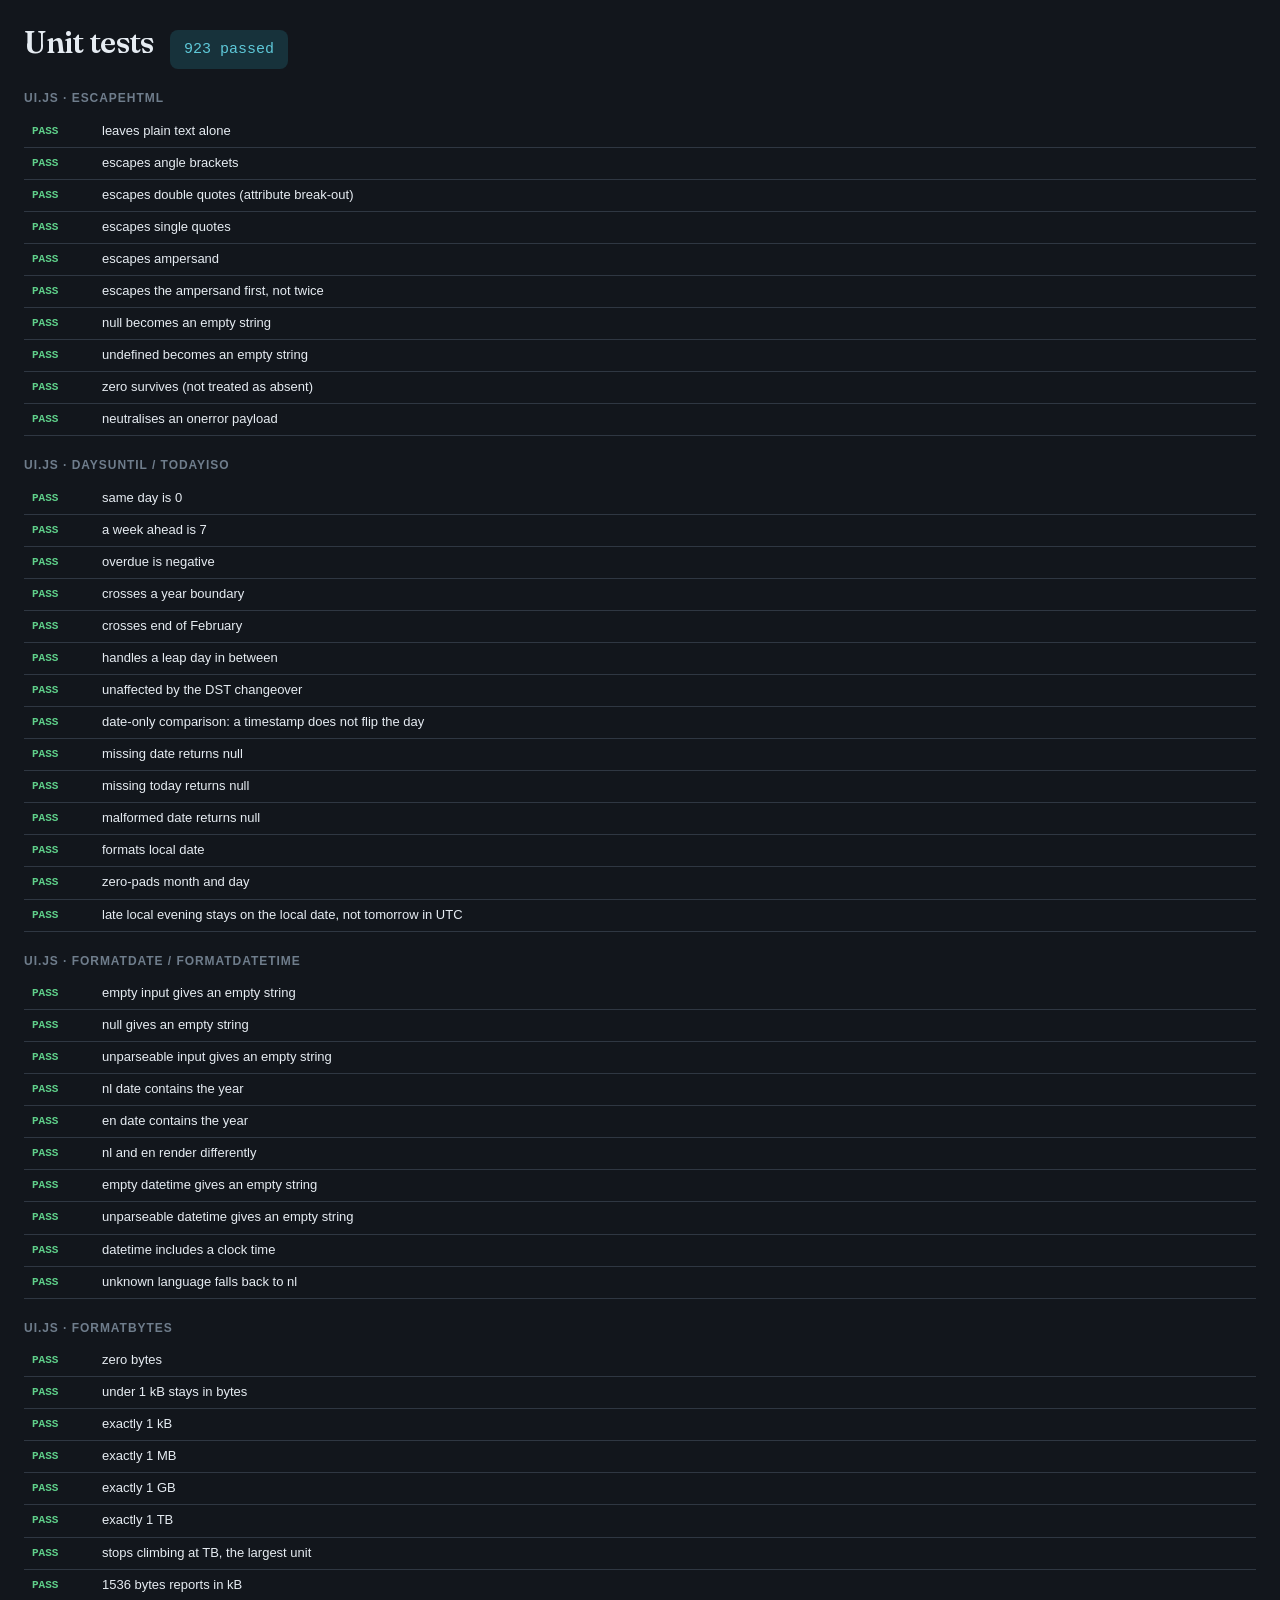
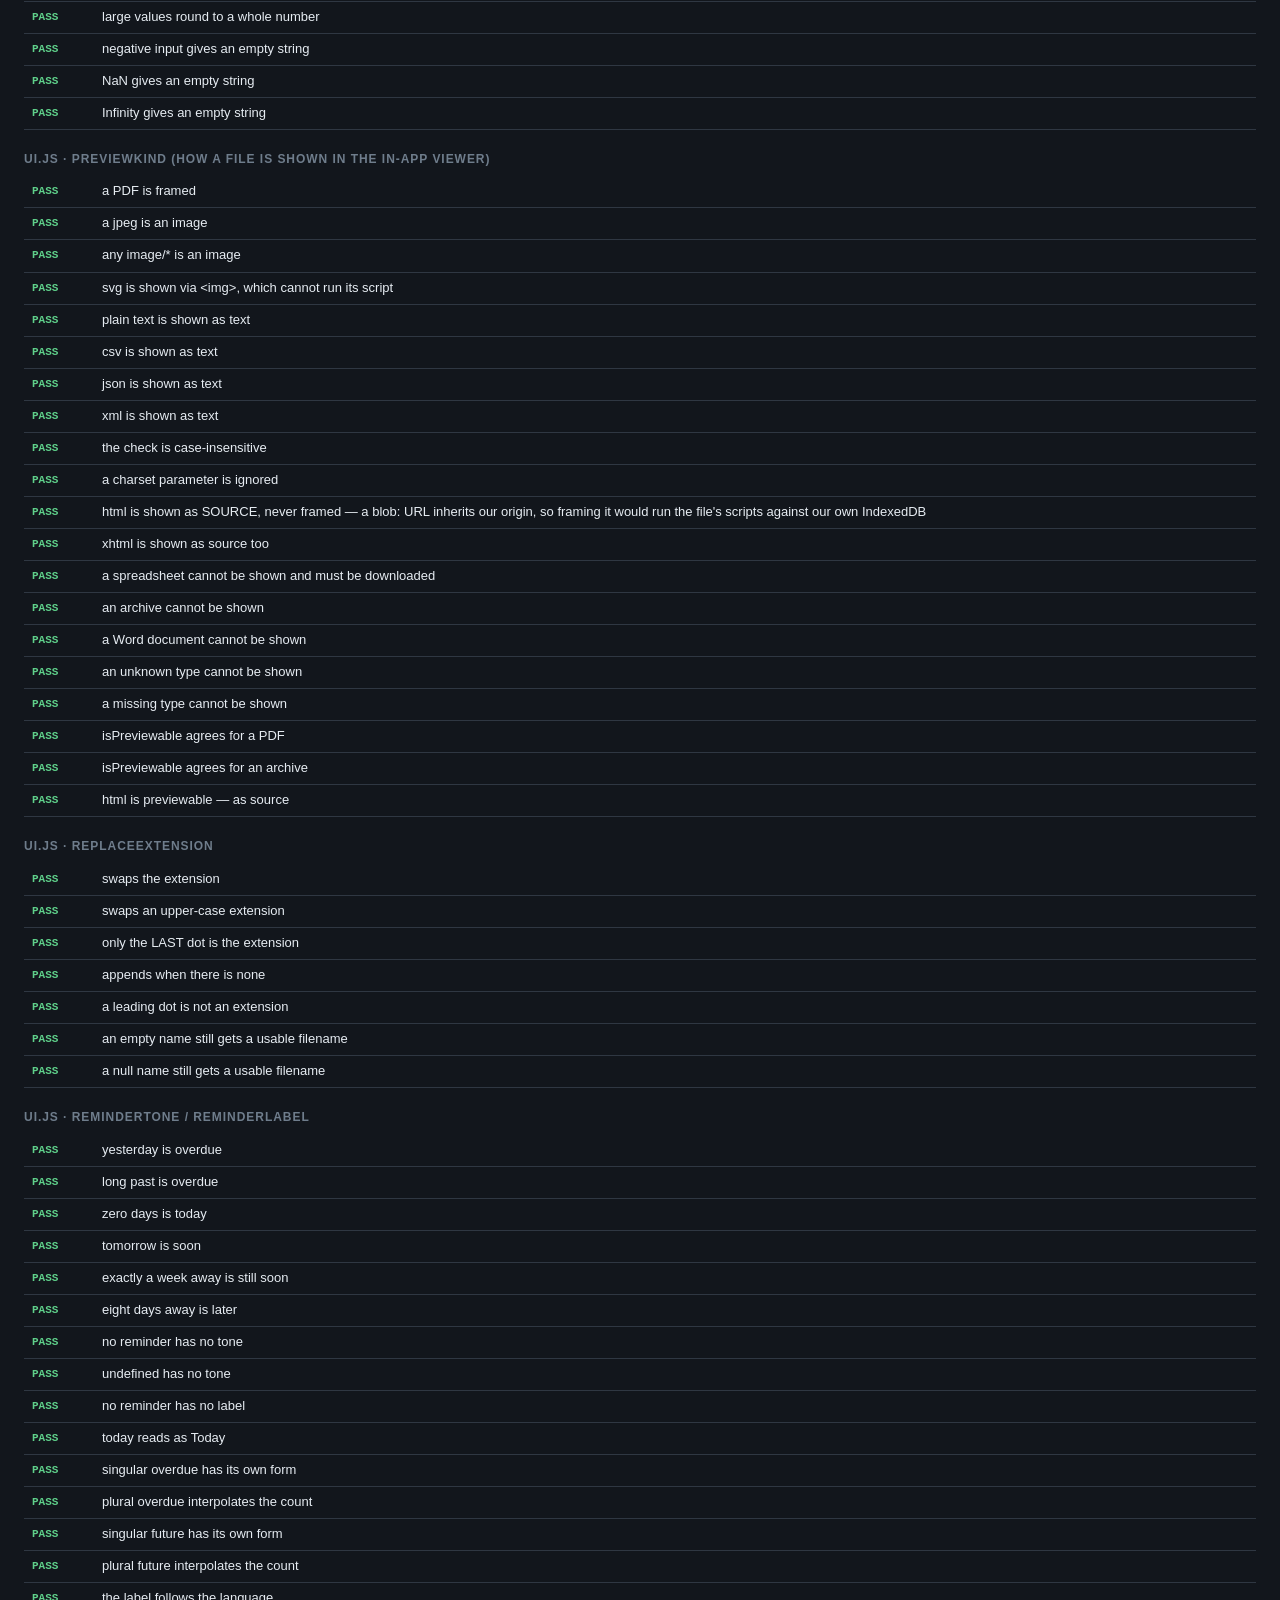
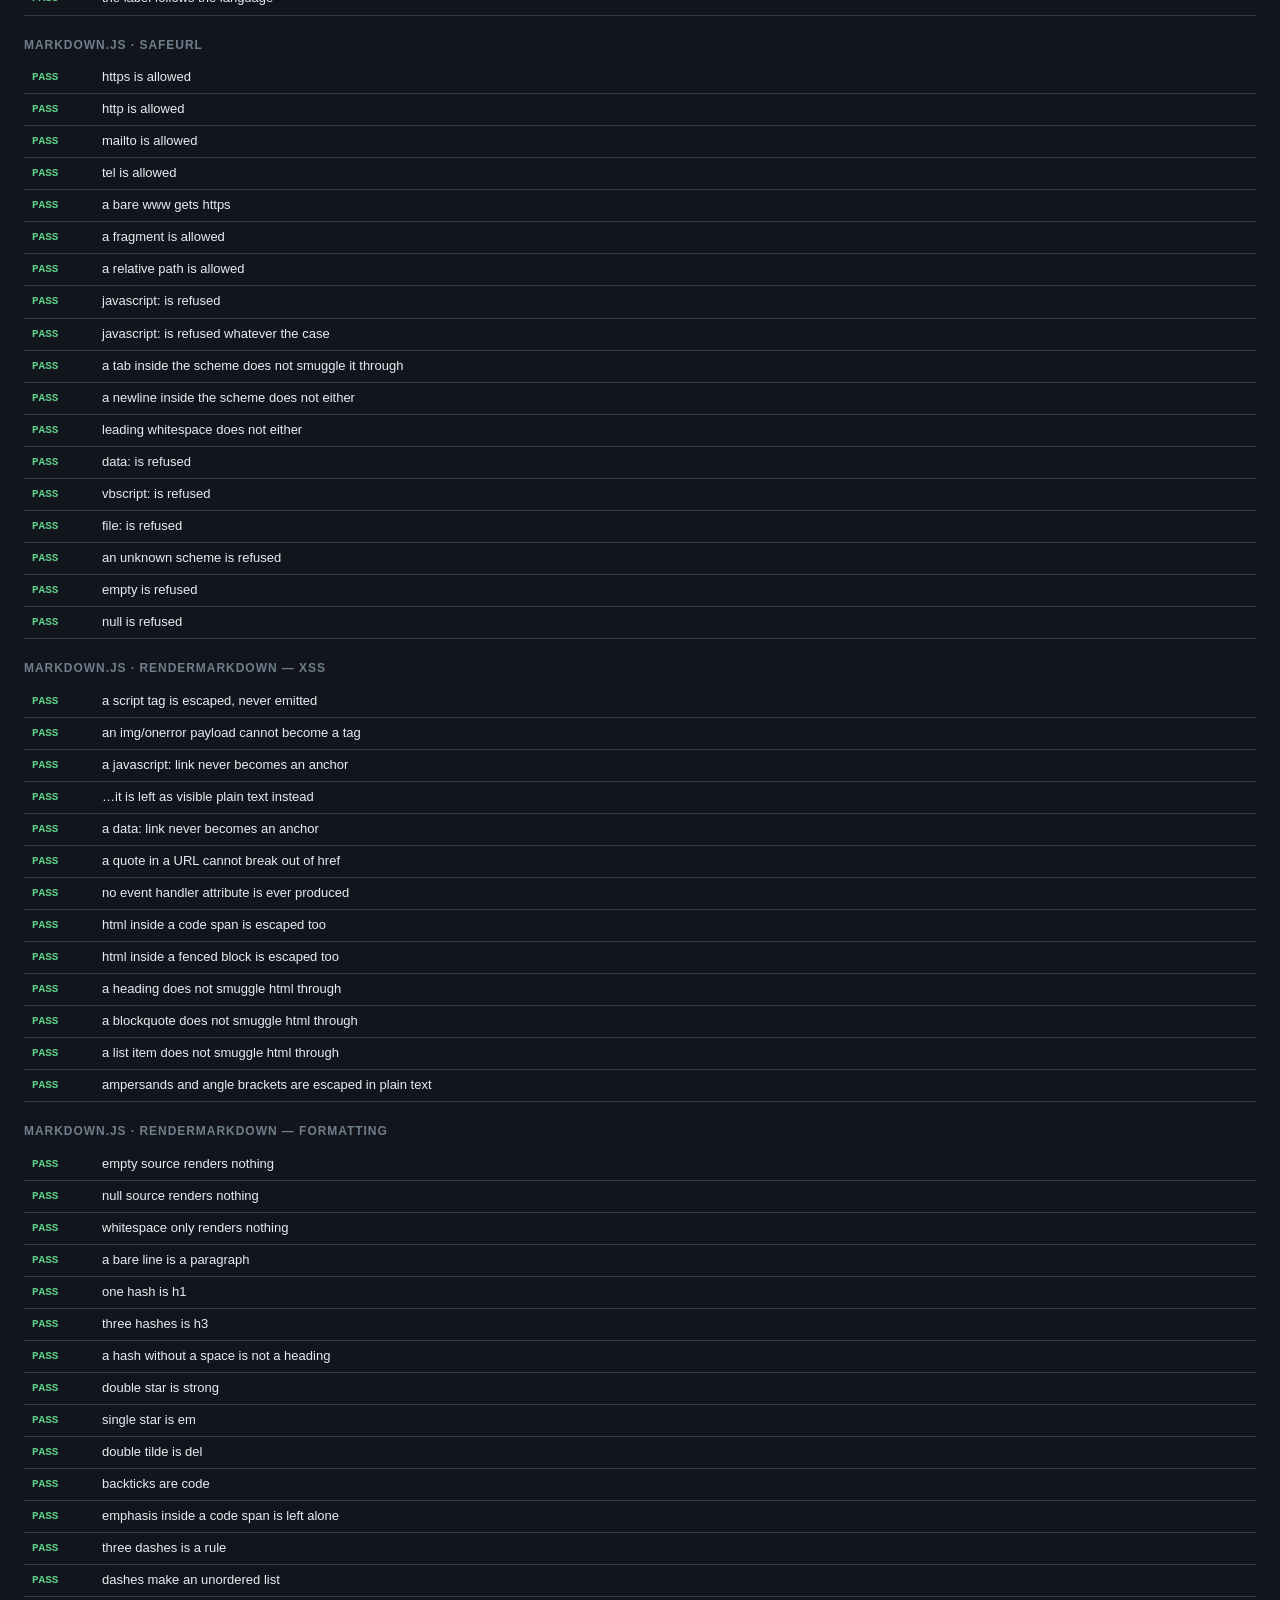
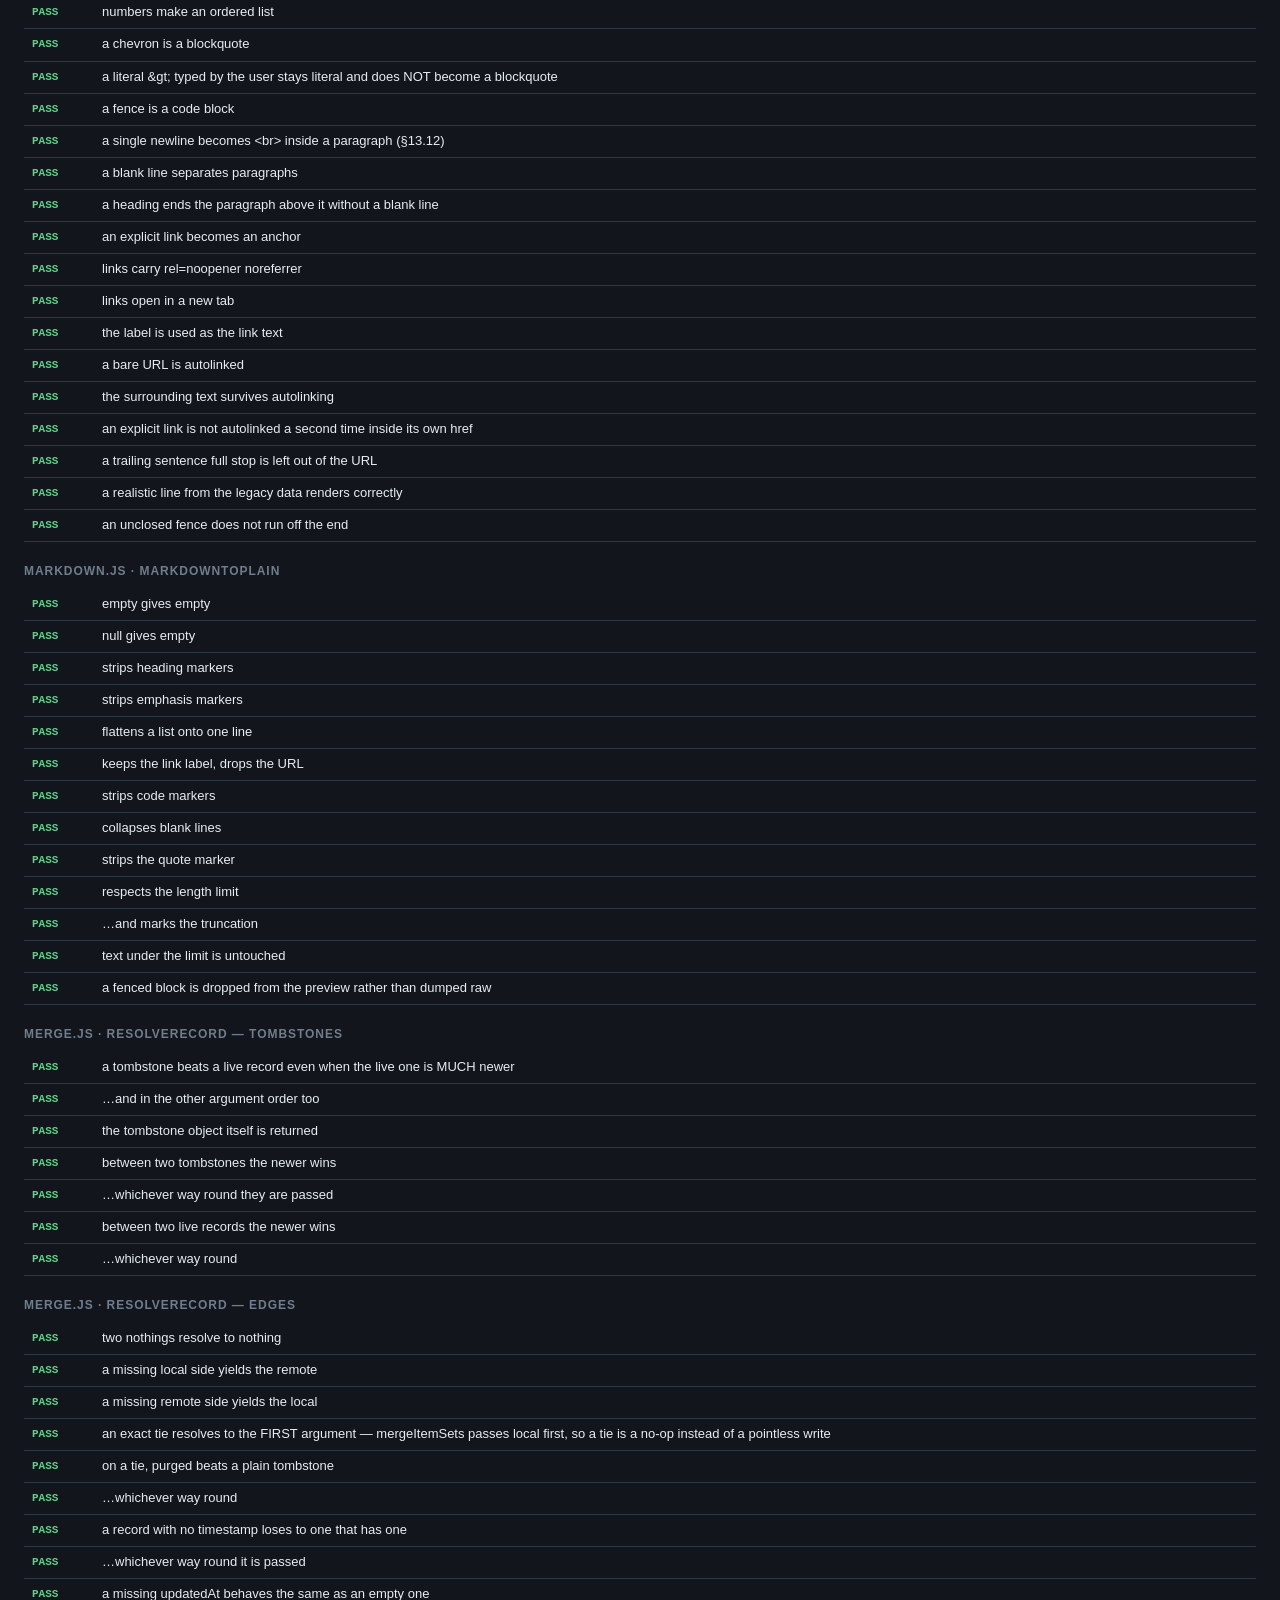
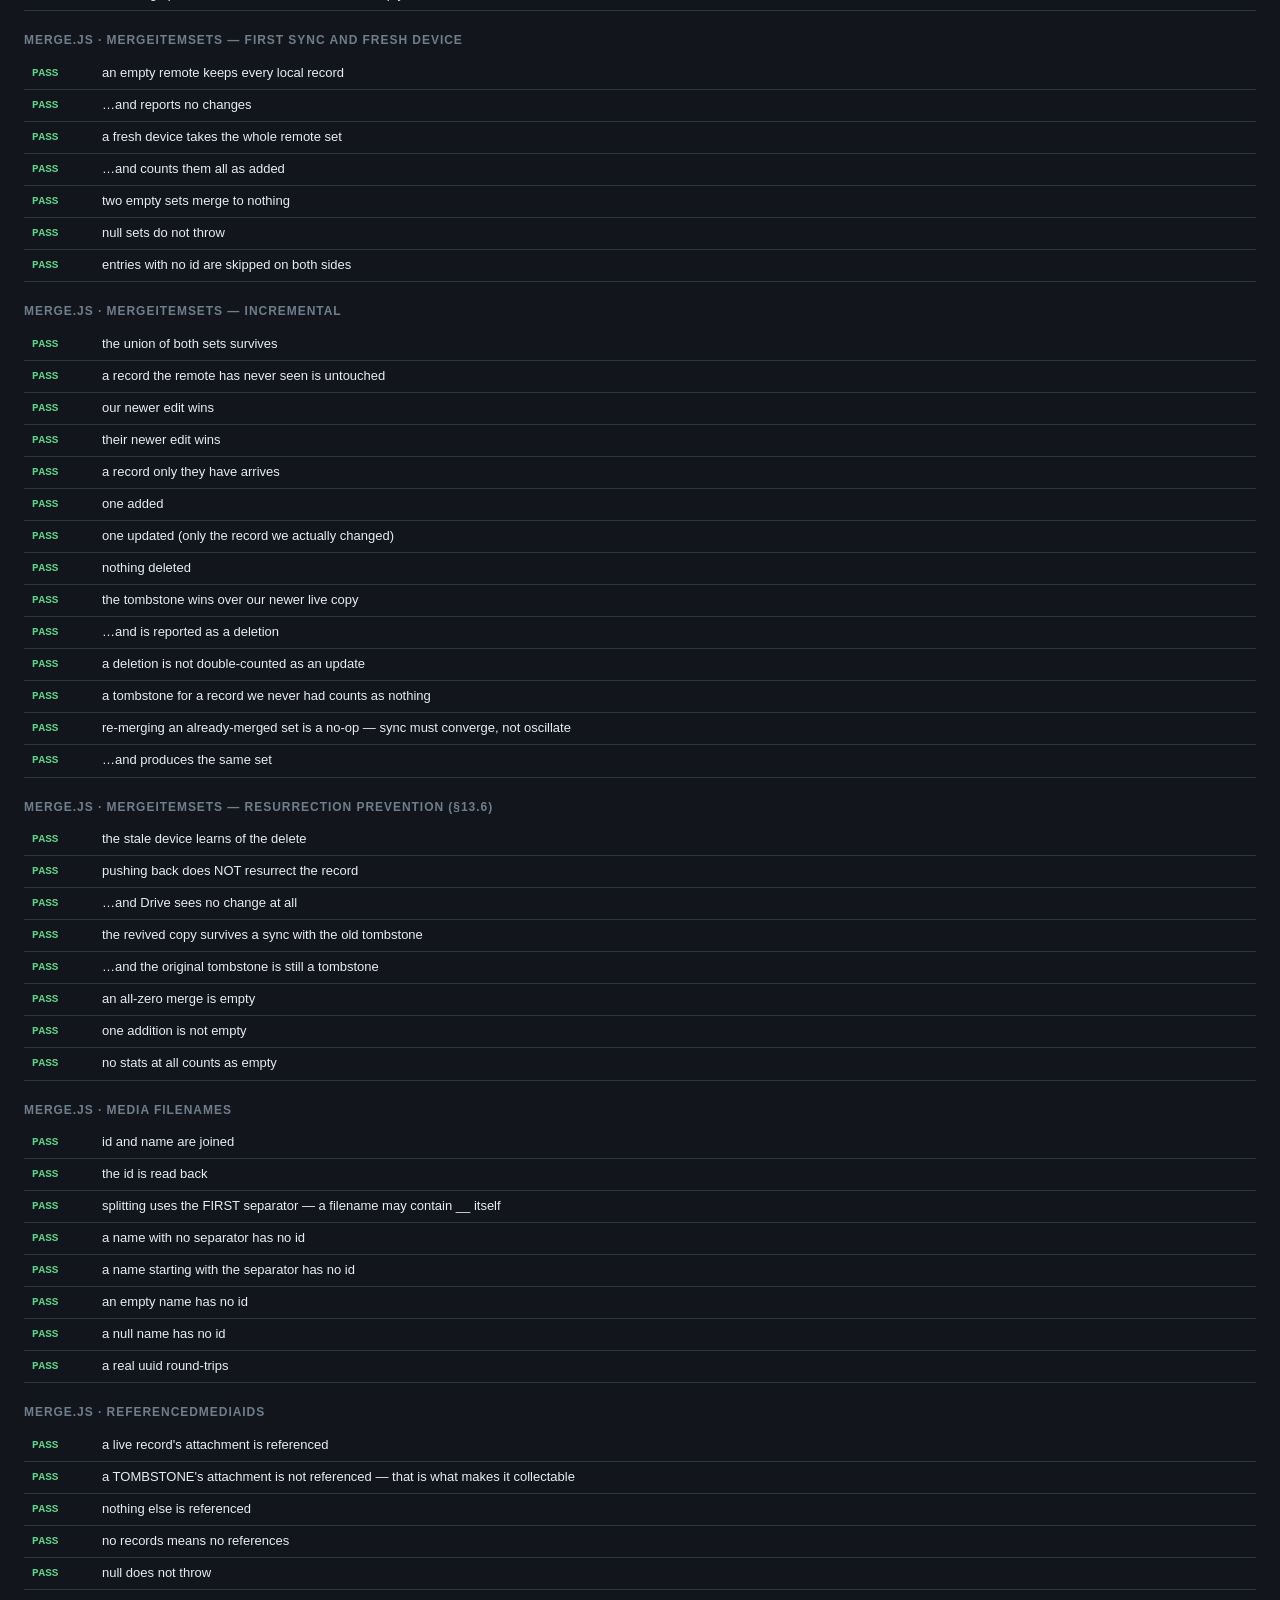
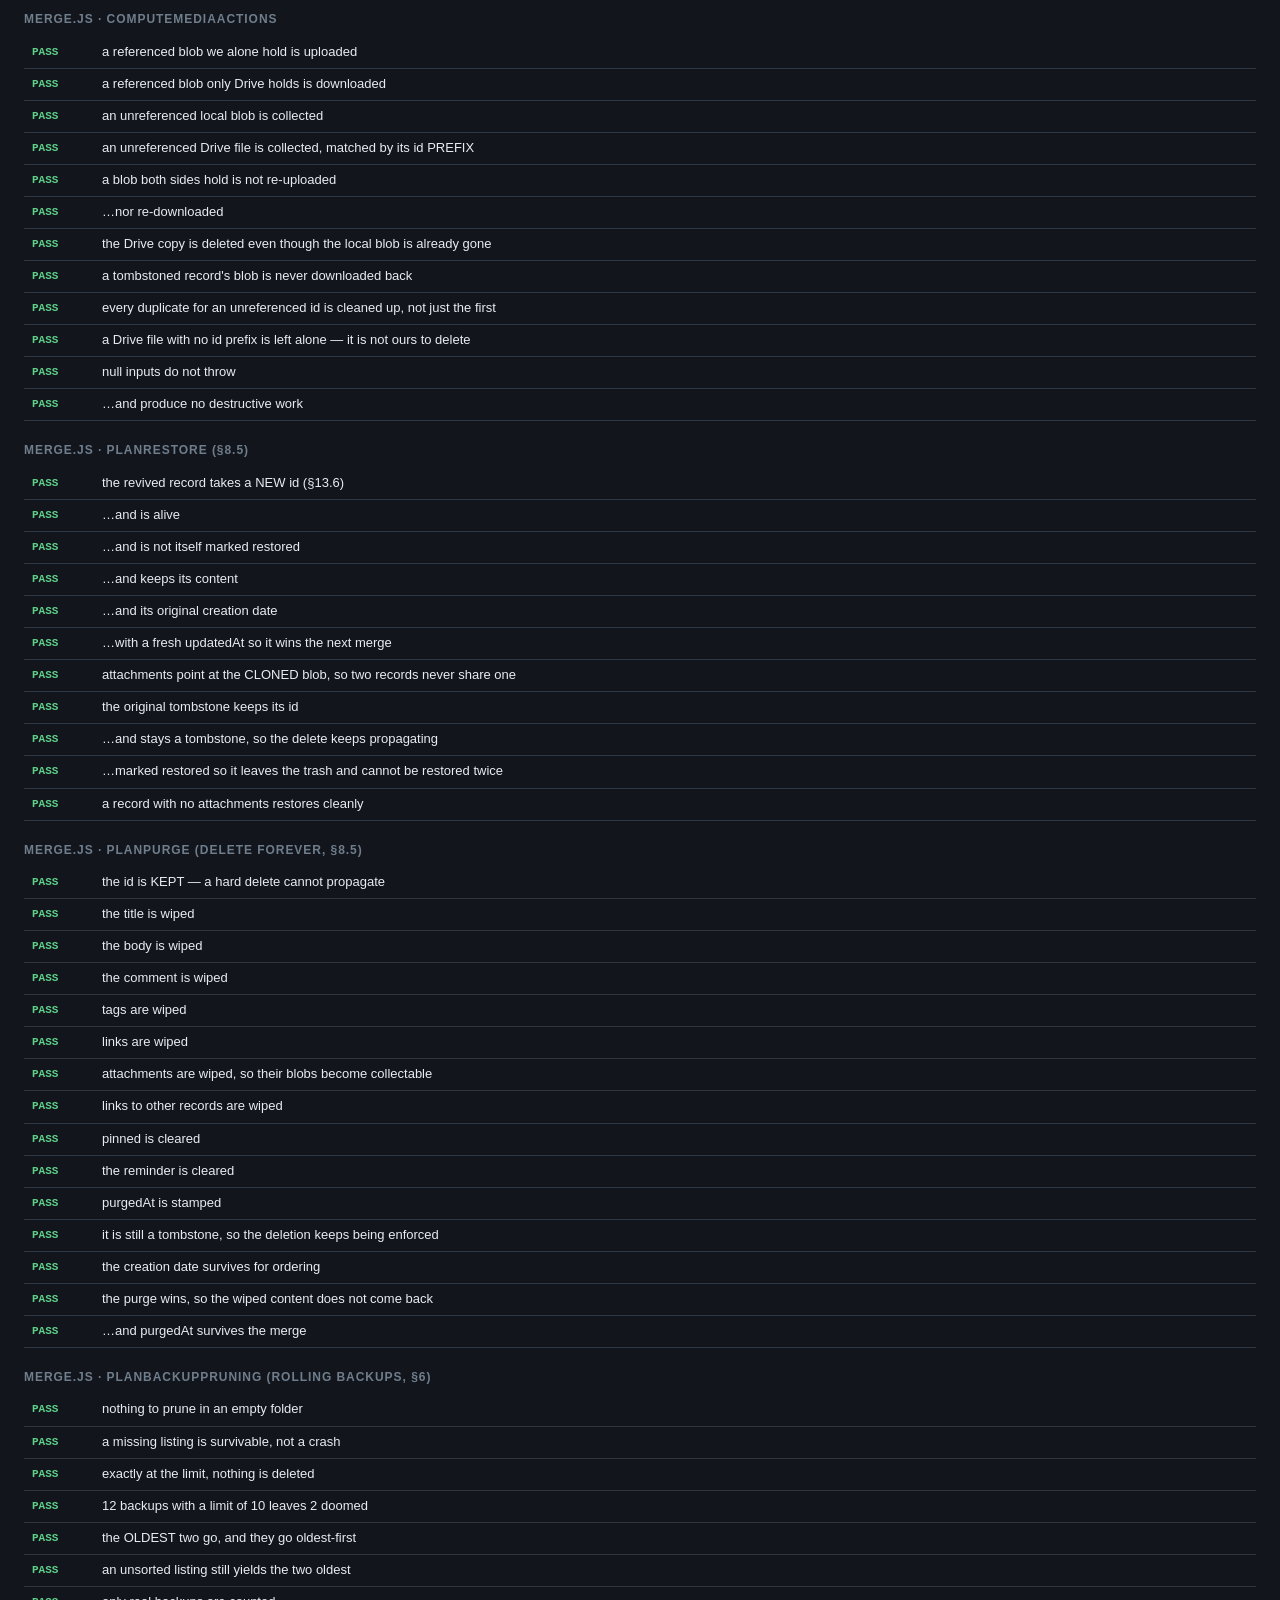
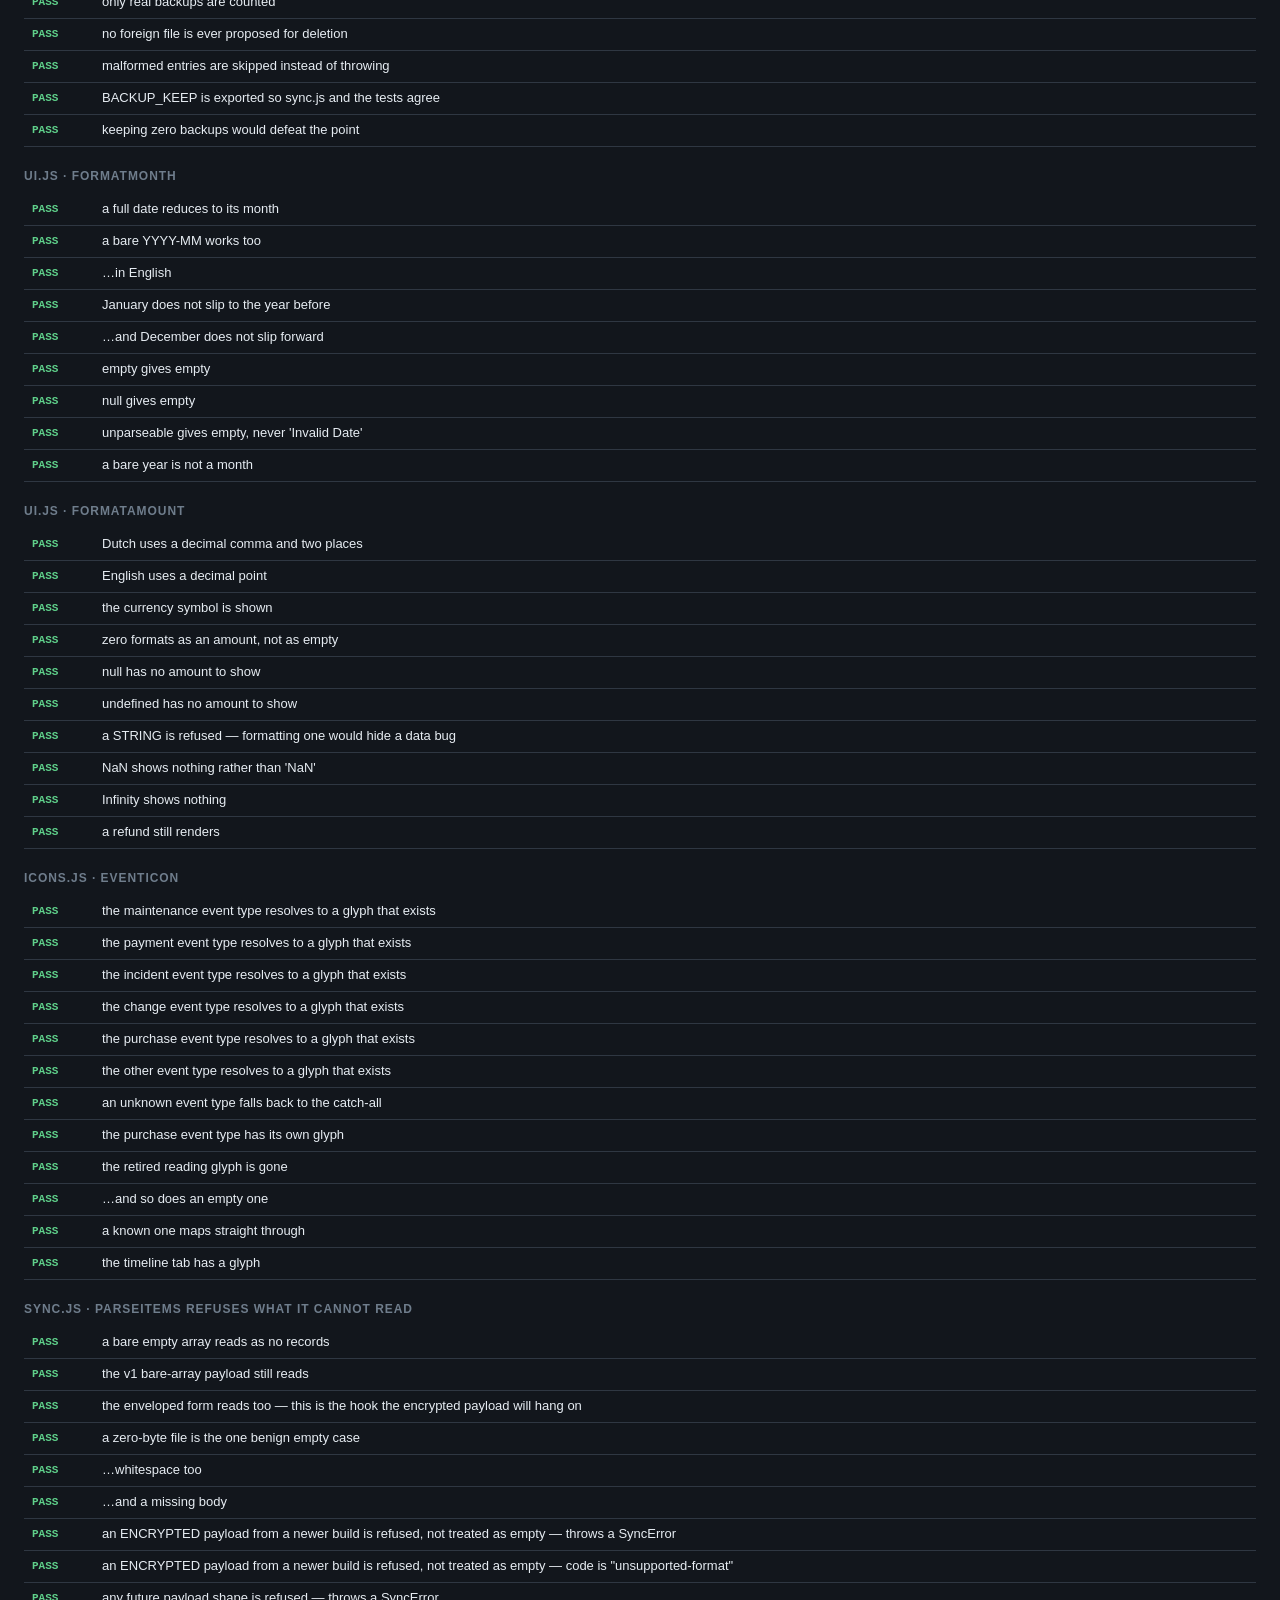
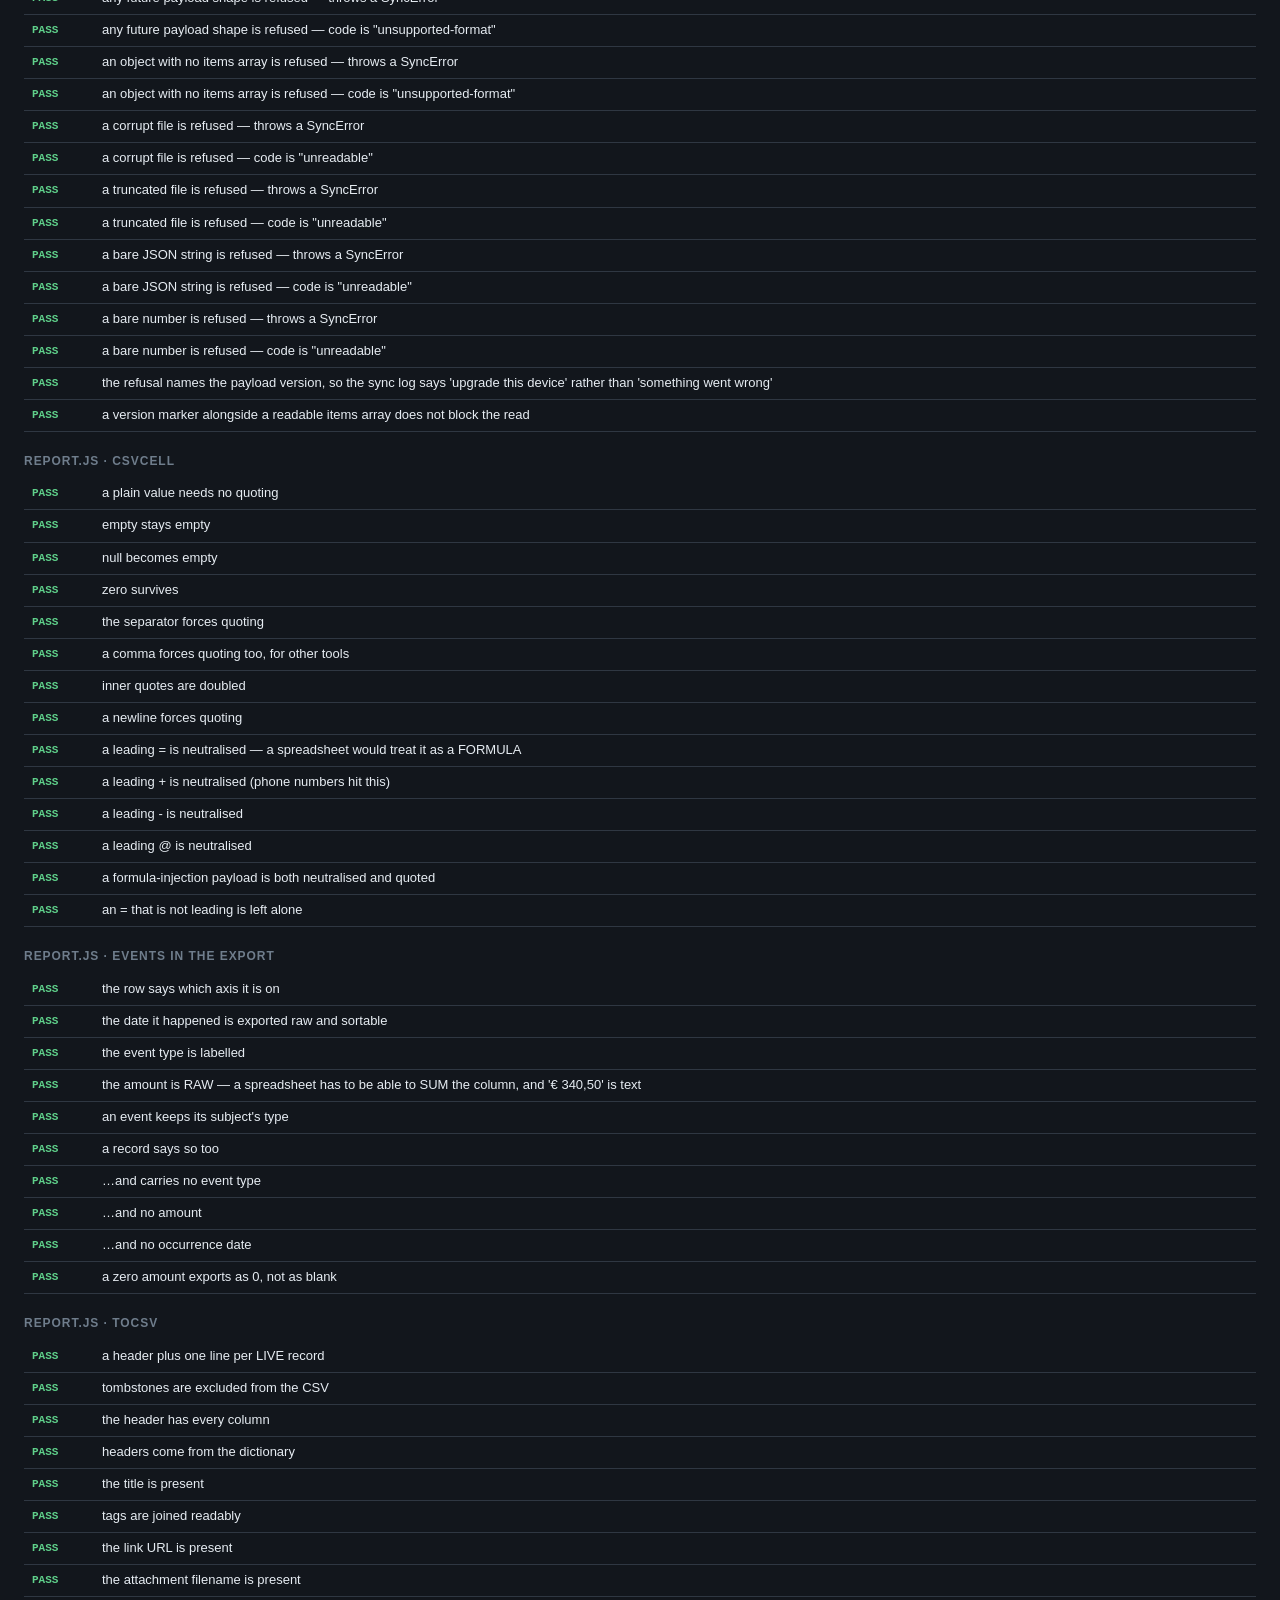
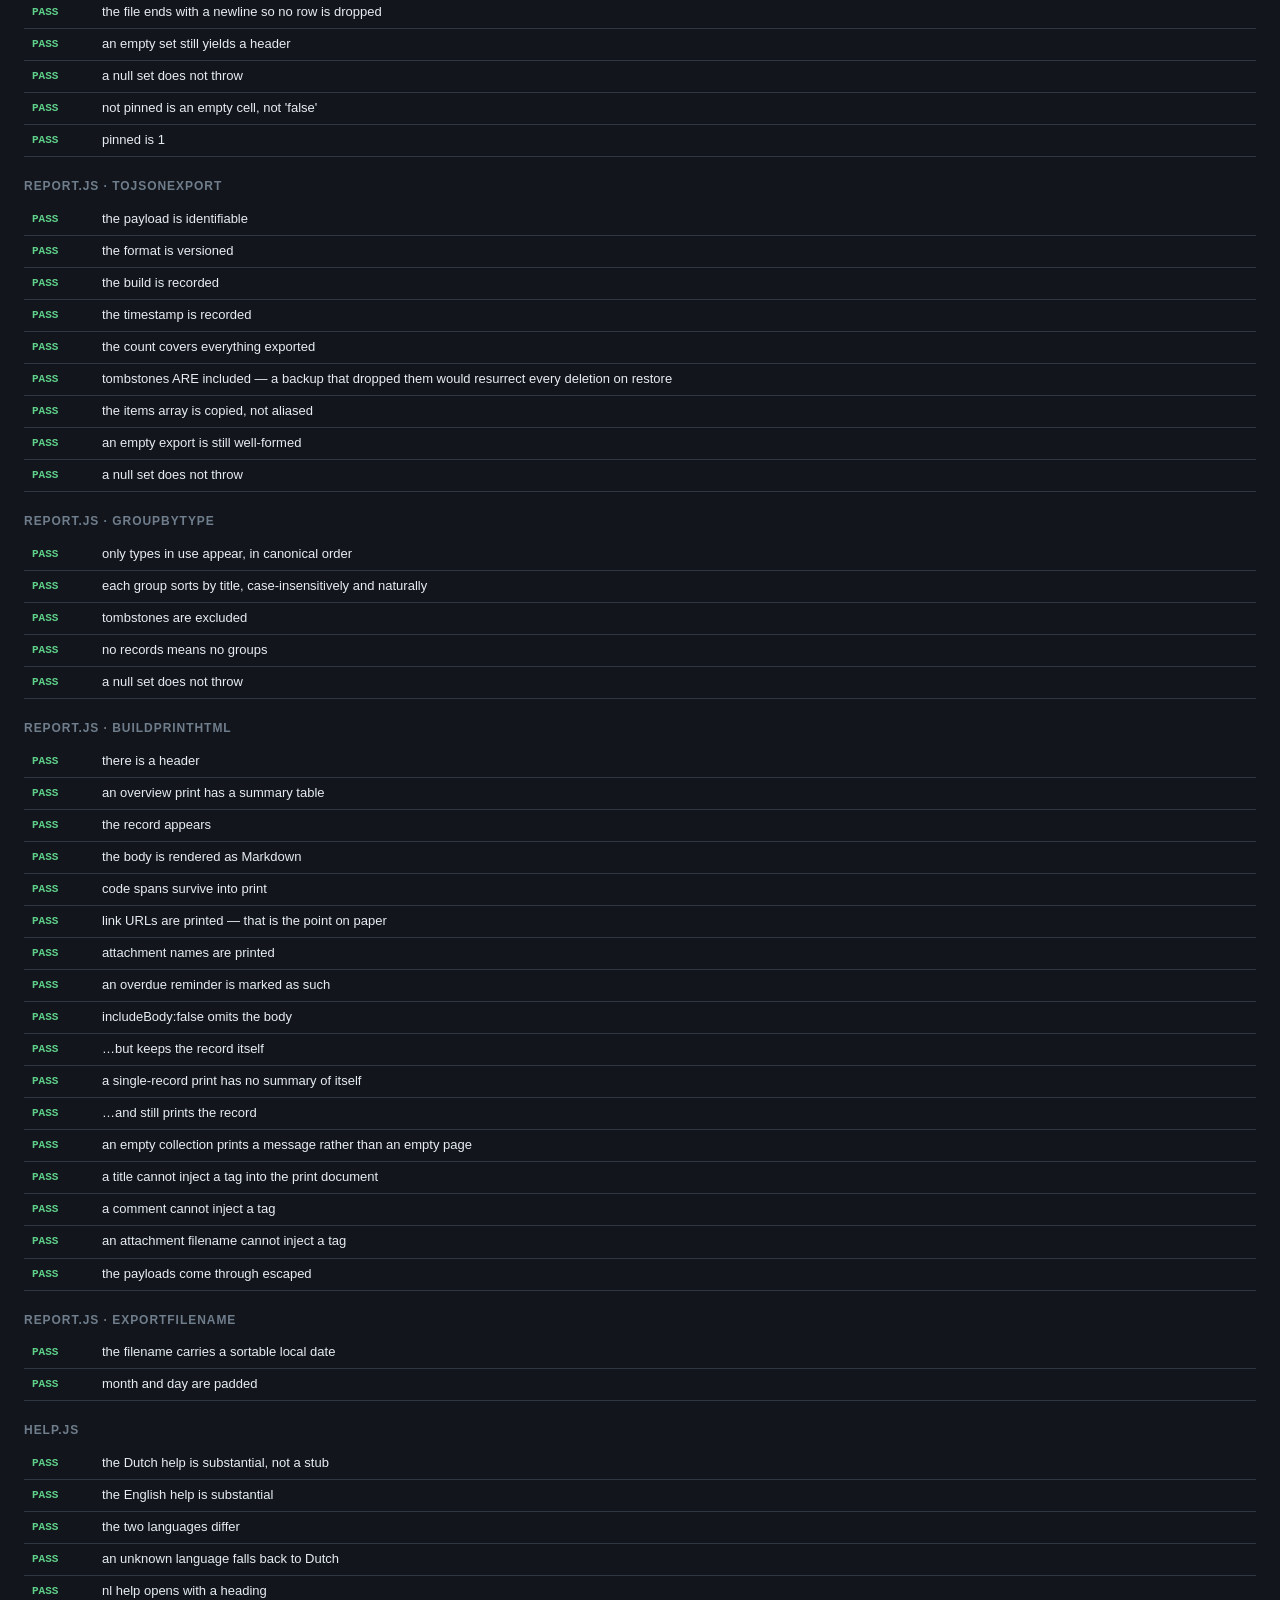
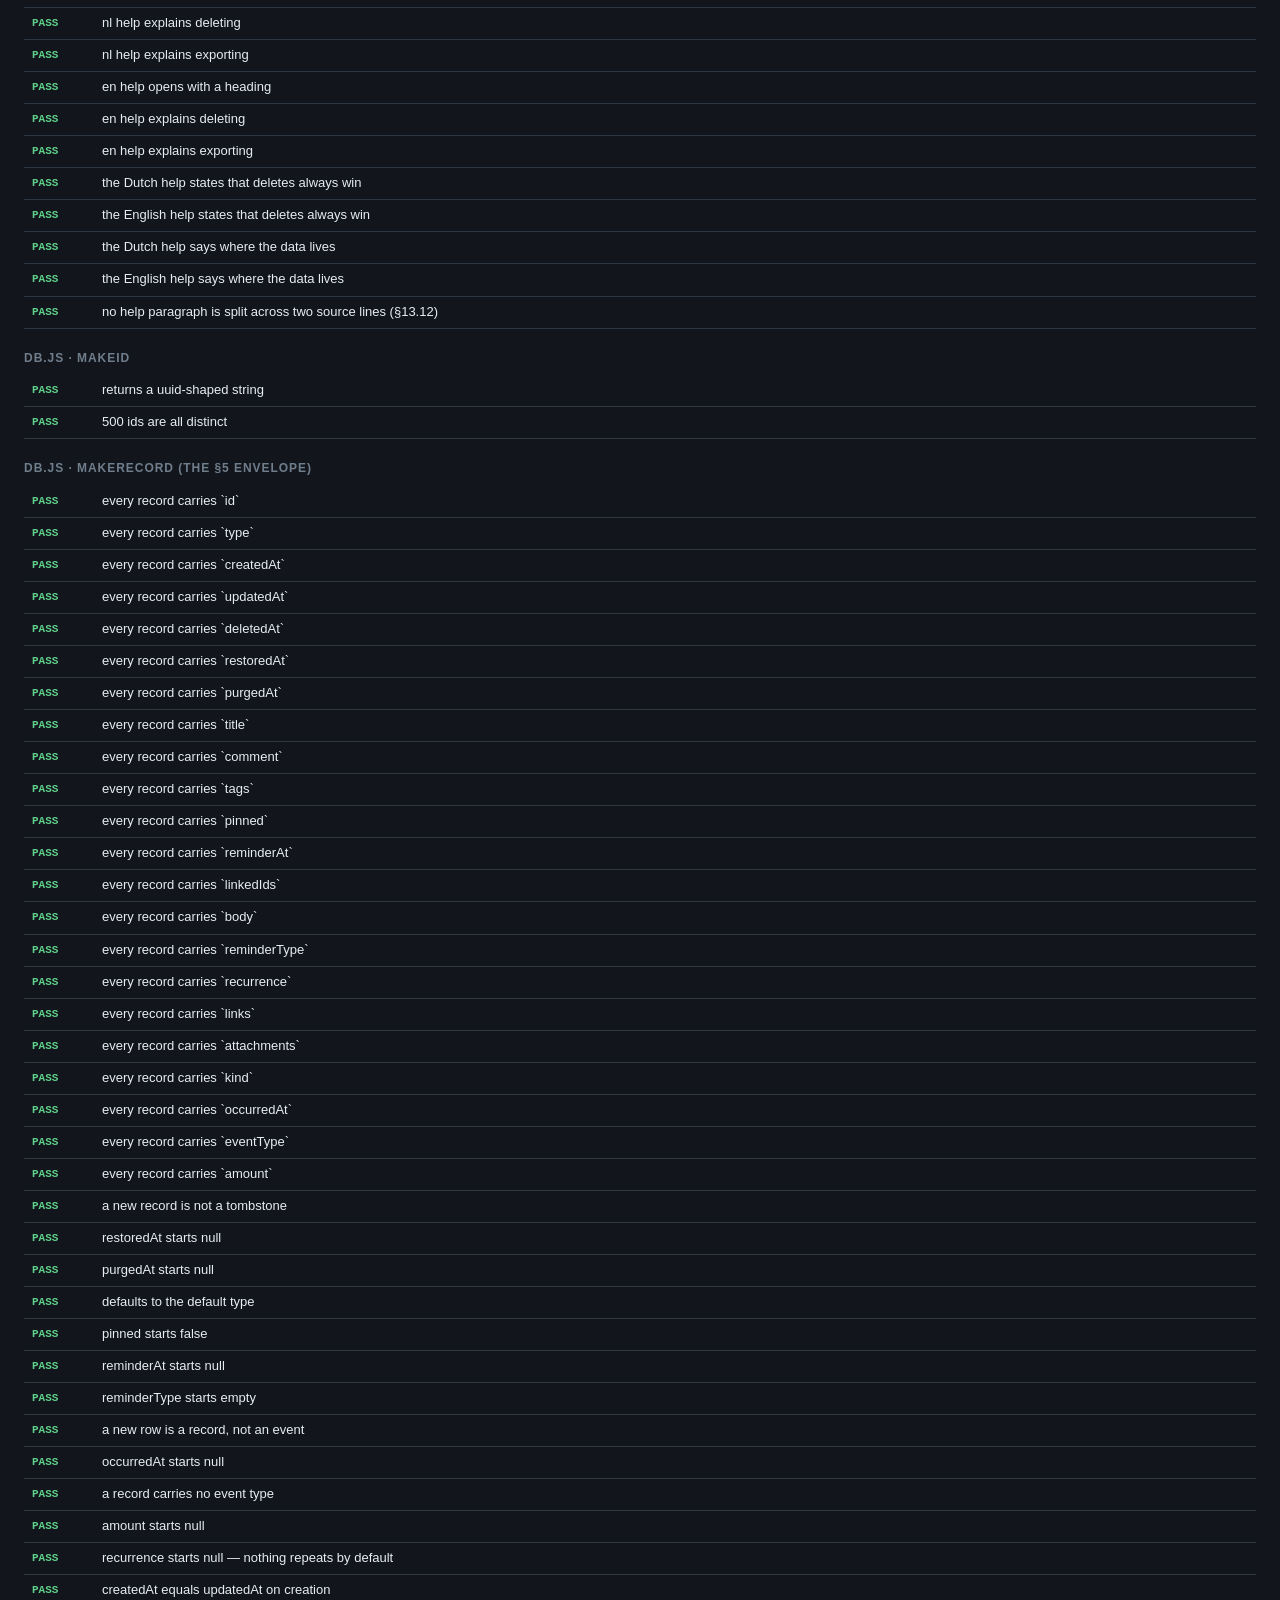
==== tests.html @ 7e1626fb "Phase 10: revision history, paste to create, and purchase replaces reading Event types. "Meterstand"" ====
<!DOCTYPE html>
<html lang="en" data-theme="dark">
<head>
<meta charset="utf-8">
<meta name="viewport" content="width=device-width, initial-scale=1">
<title>Huisbeheer — unit tests</title>
<link rel="stylesheet" href="style.css">
<style>
  /* The harness borrows the app's tokens so a broken theme shows up here too. */
  body { display: block; padding: 24px; }
  .t-head { display: flex; align-items: baseline; gap: 16px; flex-wrap: wrap; margin-bottom: 16px; }
  .t-summary { font-family: var(--font-mono); font-size: 15px; padding: 8px 14px; border-radius: var(--radius-sm); }
  .t-summary.ok { background: var(--accent-soft); color: var(--accent); }
  .t-summary.bad { background: var(--danger-soft); color: var(--danger); }
  .t-group { margin: 20px 0 8px; font-size: 12px; font-weight: 700; letter-spacing: .08em;
             text-transform: uppercase; color: var(--text-tertiary); }
  .t-row { display: grid; grid-template-columns: 58px 1fr; gap: 12px; align-items: start;
           padding: 5px 8px; border-bottom: 1px solid var(--border); font-size: 13px; }
  .t-tag { font-family: var(--font-mono); font-weight: 700; font-size: 11px; padding: 2px 0; }
  .t-row.pass .t-tag { color: var(--success); }
  .t-row.fail { background: var(--danger-soft); }
  .t-row.fail .t-tag { color: var(--danger); }
  .t-detail { font-family: var(--font-mono); font-size: 12px; color: var(--text-secondary);
              white-space: pre-wrap; word-break: break-word; margin-top: 3px; }
</style>
</head>
<body>

<div class="t-head">
  <h1>Unit tests</h1>
  <span class="t-summary" id="summary">running…</span>
</div>
<div id="results"></div>

<script type="module">
import {
  escapeHtml, formatDate, formatDateTime, daysUntil, todayIso, formatBytes,
  reminderTone, reminderLabel, isPreviewable, previewKind, replaceExtension,
  formatMonth, formatAmount,
} from "./ui.js";
import { renderMarkdown, markdownToPlain, safeUrl } from "./markdown.js";
import {
  toJsonExport, toCsv, csvCell, recordToRow, groupByType, buildPrintHtml,
  exportFilename, CSV_COLUMNS, CSV_SEPARATOR,
} from "./report.js";
import { helpText } from "./help.js";
import { parseItems, SyncError } from "./sync.js";
import {
  resolveRecord, mergeItemSets, isEmptyMerge,
  mediaFilename, mediaIdFromFilename, referencedMediaIds, computeMediaActions,
  planRestore, planPurge, MEDIA_SEPARATOR,
  planBackupPruning, BACKUP_KEEP,
} from "./merge.js";
import {
  makeId, makeRecord, hydrateRecord, normalizeType, TYPES, DEFAULT_TYPE, SORT_FIELDS,
  KINDS, DEFAULT_KIND, normalizeKind, EVENT_TYPES, DEFAULT_EVENT_TYPE, normalizeEventType,
  RECURRENCE_UNITS, normalizeRecurrence, normalizeAmount,
  nextOccurrence, completeReminder, dueNotification,
  versionKey, versionKeyRange, VERSION_KEEP, STORE_VERSIONS,
  diffRecords, applyVersion, DIFFABLE_FIELDS, getVersions, clearVersions,
  normalizeSearchText, buildHaystack, stripTrackingParams, normalizeUrl,
  queryItemSet, makeComparator,
  computeStats, weekStart, bucketItemsByWeek, sortTagsByRecency,
  reminderTypesInUse, computeBacklinks, computeLinkedIdSet,
  appendActivity, ACTIVITY_CAP, ACTIVITY_DETAIL_MAX,
  useDatabase, openDB, closeDB, putItem, putItems, getItem, getAllItems,
  queryItems, getDeletedItems, softDeleteItem, clearItems,
  putMedia, getMedia, deleteMedia, cloneMedia, getAllMediaIds,
  getMeta, setMeta, deleteMeta, logActivity, getActivityLog, clearActivityLog,
  getStats, getStorageEstimate,
} from "./db.js";
import { t, typeLabel, eventTypeLabel, kindLabel, _dictKeys } from "./i18n.js";
import { icon, typeIcon, eventIcon, ICON_NAMES } from "./icons.js";
import { state, setLang } from "./state.js";
import { VERSION, versionLine } from "./version.js";

// ═══════════════════════════════════════════════════════════════════════════
// Harness — no framework, no runner, no npm (BLUEPRINT §12)
// ═══════════════════════════════════════════════════════════════════════════

const out = document.getElementById("results");
let passed = 0;
let failed = 0;

function group(name) {
  const el = document.createElement("div");
  el.className = "t-group";
  el.textContent = name;
  out.append(el);
}

function record(ok, label, detail) {
  ok ? passed++ : failed++;
  const row = document.createElement("div");
  row.className = `t-row ${ok ? "pass" : "fail"}`;
  const tag = document.createElement("span");
  tag.className = "t-tag";
  tag.textContent = ok ? "PASS" : "FAIL";
  const body = document.createElement("div");
  body.textContent = label;
  if (!ok && detail) {
    const d = document.createElement("div");
    d.className = "t-detail";
    d.textContent = detail;
    body.append(d);
  }
  row.append(tag, body);
  out.append(row);
}

function assertEqual(actual, expected, label) {
  const ok = Object.is(actual, expected);
  record(ok, label, ok ? "" : `expected: ${JSON.stringify(expected)}\nactual:   ${JSON.stringify(actual)}`);
}

function assertDeepEqual(actual, expected, label) {
  const a = JSON.stringify(actual);
  const b = JSON.stringify(expected);
  record(a === b, label, a === b ? "" : `expected: ${b}\nactual:   ${a}`);
}

function assertTrue(value, label, detail) {
  record(!!value, label, value ? "" : detail || "expected a truthy value");
}

async function assertRejects(promise, label) {
  try {
    await promise;
    record(false, label, "expected a rejection, but it resolved");
  } catch {
    record(true, label);
  }
}

/** A deterministic record. Only what a test cares about is ever passed in. */
function fx(over = {}) {
  return makeRecord({
    id: over.id || `id-${Math.random().toString(36).slice(2, 10)}`,
    createdAt: "2026-01-01T00:00:00.000Z",
    updatedAt: "2026-01-01T00:00:00.000Z",
    ...over,
  });
}

const ids = (r) => (r.results || r).map((i) => i.id);

// ═══════════════════════════════════════════════════════════════════════════
async function main() {

// ═══════════════════════════════════════════════════════════════════════════
// ui.js — escaping
// ═══════════════════════════════════════════════════════════════════════════
group("ui.js · escapeHtml");

assertEqual(escapeHtml("plain"), "plain", "leaves plain text alone");
assertEqual(escapeHtml("<b>x</b>"), "&lt;b&gt;x&lt;/b&gt;", "escapes angle brackets");
assertEqual(escapeHtml('a "b" c'), "a &quot;b&quot; c", "escapes double quotes (attribute break-out)");
assertEqual(escapeHtml("it's"), "it&#39;s", "escapes single quotes");
assertEqual(escapeHtml("a & b"), "a &amp; b", "escapes ampersand");
assertEqual(escapeHtml("&lt;"), "&amp;lt;", "escapes the ampersand first, not twice");
assertEqual(escapeHtml(null), "", "null becomes an empty string");
assertEqual(escapeHtml(undefined), "", "undefined becomes an empty string");
assertEqual(escapeHtml(0), "0", "zero survives (not treated as absent)");
assertEqual(
  escapeHtml('<img src=x onerror="alert(1)">'),
  "&lt;img src=x onerror=&quot;alert(1)&quot;&gt;",
  "neutralises an onerror payload"
);

// ═══════════════════════════════════════════════════════════════════════════
// ui.js — date helpers
// ═══════════════════════════════════════════════════════════════════════════
group("ui.js · daysUntil / todayIso");

assertEqual(daysUntil("2026-08-04", "2026-08-04"), 0, "same day is 0");
assertEqual(daysUntil("2026-08-11", "2026-08-04"), 7, "a week ahead is 7");
assertEqual(daysUntil("2026-08-01", "2026-08-04"), -3, "overdue is negative");
assertEqual(daysUntil("2027-01-01", "2026-12-31"), 1, "crosses a year boundary");
assertEqual(daysUntil("2026-03-02", "2026-02-28"), 2, "crosses end of February");
assertEqual(daysUntil("2028-03-01", "2028-02-28"), 2, "handles a leap day in between");
assertEqual(daysUntil("2026-10-26", "2026-10-24"), 2, "unaffected by the DST changeover");
assertEqual(daysUntil("2026-08-04T23:59:00Z", "2026-08-04T00:01:00Z"), 0,
  "date-only comparison: a timestamp does not flip the day");
assertEqual(daysUntil("", "2026-08-04"), null, "missing date returns null");
assertEqual(daysUntil("2026-08-04", ""), null, "missing today returns null");
assertEqual(daysUntil("not-a-date", "2026-08-04"), null, "malformed date returns null");

assertEqual(todayIso(new Date(2026, 7, 4, 12, 0, 0)), "2026-08-04", "formats local date");
assertEqual(todayIso(new Date(2026, 0, 9, 12, 0, 0)), "2026-01-09", "zero-pads month and day");
assertEqual(
  todayIso(new Date(2026, 11, 31, 23, 30, 0)),
  "2026-12-31",
  "late local evening stays on the local date, not tomorrow in UTC"
);

group("ui.js · formatDate / formatDateTime");

assertEqual(formatDate(""), "", "empty input gives an empty string");
assertEqual(formatDate(null), "", "null gives an empty string");
assertEqual(formatDate("nonsense"), "", "unparseable input gives an empty string");
assertTrue(formatDate("2026-08-04T10:00:00Z", "nl").includes("2026"), "nl date contains the year");
assertTrue(formatDate("2026-08-04T10:00:00Z", "en").includes("2026"), "en date contains the year");
assertTrue(
  formatDate("2026-08-04T10:00:00Z", "nl") !== formatDate("2026-08-04T10:00:00Z", "en"),
  "nl and en render differently"
);
assertEqual(formatDateTime(""), "", "empty datetime gives an empty string");
assertEqual(formatDateTime("nonsense"), "", "unparseable datetime gives an empty string");
assertTrue(/\d{2}:\d{2}/.test(formatDateTime("2026-08-04T10:07:00Z", "nl")), "datetime includes a clock time");
assertTrue(
  formatDate("2026-08-04T10:00:00Z", "zz") === formatDate("2026-08-04T10:00:00Z", "nl"),
  "unknown language falls back to nl"
);

group("ui.js · formatBytes");

assertEqual(formatBytes(0), "0 B", "zero bytes");
assertEqual(formatBytes(512), "512 B", "under 1 kB stays in bytes");
assertEqual(formatBytes(1024), "1 kB", "exactly 1 kB");
assertEqual(formatBytes(1024 * 1024), "1 MB", "exactly 1 MB");
assertEqual(formatBytes(1024 * 1024 * 1024), "1 GB", "exactly 1 GB");
assertEqual(formatBytes(1024 ** 4), "1 TB", "exactly 1 TB");
assertTrue(formatBytes(1024 ** 5).endsWith(" TB"), "stops climbing at TB, the largest unit");
assertTrue(formatBytes(1536).endsWith(" kB"), "1536 bytes reports in kB");
assertTrue(formatBytes(150 * 1024 * 1024).startsWith("150"), "large values round to a whole number");
assertEqual(formatBytes(-1), "", "negative input gives an empty string");
assertEqual(formatBytes(NaN), "", "NaN gives an empty string");
assertEqual(formatBytes(Infinity), "", "Infinity gives an empty string");

group("ui.js · previewKind (how a file is shown in the in-app viewer)");

assertEqual(previewKind("application/pdf"), "pdf", "a PDF is framed");
assertEqual(previewKind("image/jpeg"), "image", "a jpeg is an image");
assertEqual(previewKind("image/png"), "image", "any image/* is an image");
assertEqual(previewKind("image/svg+xml"), "image", "svg is shown via <img>, which cannot run its script");
assertEqual(previewKind("text/plain"), "text", "plain text is shown as text");
assertEqual(previewKind("text/csv"), "text", "csv is shown as text");
assertEqual(previewKind("application/json"), "text", "json is shown as text");
assertEqual(previewKind("application/xml"), "text", "xml is shown as text");
assertEqual(previewKind("APPLICATION/PDF"), "pdf", "the check is case-insensitive");
assertEqual(previewKind("text/plain; charset=utf-8"), "text", "a charset parameter is ignored");
assertEqual(
  previewKind("text/html"),
  "text",
  "html is shown as SOURCE, never framed — a blob: URL inherits our origin, " +
    "so framing it would run the file's scripts against our own IndexedDB"
);
assertEqual(previewKind("application/xhtml+xml"), "text", "xhtml is shown as source too");
assertEqual(
  previewKind("application/vnd.openxmlformats-officedocument.spreadsheetml.sheet"),
  "none",
  "a spreadsheet cannot be shown and must be downloaded"
);
assertEqual(previewKind("application/zip"), "none", "an archive cannot be shown");
assertEqual(previewKind("application/msword"), "none", "a Word document cannot be shown");
assertEqual(previewKind(""), "none", "an unknown type cannot be shown");
assertEqual(previewKind(null), "none", "a missing type cannot be shown");

assertEqual(isPreviewable("application/pdf"), true, "isPreviewable agrees for a PDF");
assertEqual(isPreviewable("application/zip"), false, "isPreviewable agrees for an archive");
assertEqual(isPreviewable("text/html"), true, "html is previewable — as source");

group("ui.js · replaceExtension");

assertEqual(replaceExtension("photo.png", "jpg"), "photo.jpg", "swaps the extension");
assertEqual(replaceExtension("photo.PNG", "jpg"), "photo.jpg", "swaps an upper-case extension");
assertEqual(
  replaceExtension("Contract 2026.v2.png", "jpg"),
  "Contract 2026.v2.jpg",
  "only the LAST dot is the extension"
);
assertEqual(replaceExtension("noextension", "jpg"), "noextension.jpg", "appends when there is none");
assertEqual(replaceExtension(".hidden", "jpg"), ".hidden.jpg", "a leading dot is not an extension");
assertEqual(replaceExtension("", "jpg"), "bestand.jpg", "an empty name still gets a usable filename");
assertEqual(replaceExtension(null, "jpg"), "bestand.jpg", "a null name still gets a usable filename");

group("ui.js · reminderTone / reminderLabel");

assertEqual(reminderTone(-1), "overdue", "yesterday is overdue");
assertEqual(reminderTone(-100), "overdue", "long past is overdue");
assertEqual(reminderTone(0), "today", "zero days is today");
assertEqual(reminderTone(1), "soon", "tomorrow is soon");
assertEqual(reminderTone(7), "soon", "exactly a week away is still soon");
assertEqual(reminderTone(8), "later", "eight days away is later");
assertEqual(reminderTone(null), "none", "no reminder has no tone");
assertEqual(reminderTone(undefined), "none", "undefined has no tone");
assertEqual(reminderLabel(null), "", "no reminder has no label");
{
  const before = state.lang;
  setLang("en");
  assertEqual(reminderLabel(0), "Today", "today reads as Today");
  assertEqual(reminderLabel(-1), "1 day overdue", "singular overdue has its own form");
  assertEqual(reminderLabel(-3), "3 days overdue", "plural overdue interpolates the count");
  assertEqual(reminderLabel(1), "In 1 day", "singular future has its own form");
  assertEqual(reminderLabel(5), "In 5 days", "plural future interpolates the count");
  setLang("nl");
  assertEqual(reminderLabel(0), "Vandaag", "the label follows the language");
  setLang(before);
}

// ═══════════════════════════════════════════════════════════════════════════
// markdown.js — PURE, and the XSS surface (§12)
// ═══════════════════════════════════════════════════════════════════════════
group("markdown.js · safeUrl");

assertEqual(safeUrl("https://example.com"), "https://example.com", "https is allowed");
assertEqual(safeUrl("http://example.com"), "http://example.com", "http is allowed");
assertEqual(safeUrl("mailto:a@b.com"), "mailto:a@b.com", "mailto is allowed");
assertEqual(safeUrl("tel:+3212345"), "tel:+3212345", "tel is allowed");
assertEqual(safeUrl("www.example.com"), "https://www.example.com", "a bare www gets https");
assertEqual(safeUrl("#anchor"), "#anchor", "a fragment is allowed");
assertEqual(safeUrl("/local/path"), "/local/path", "a relative path is allowed");
assertEqual(safeUrl("javascript:alert(1)"), null, "javascript: is refused");
assertEqual(safeUrl("JaVaScRiPt:alert(1)"), null, "javascript: is refused whatever the case");
assertEqual(safeUrl("java\tscript:alert(1)"), null, "a tab inside the scheme does not smuggle it through");
assertEqual(safeUrl("java\nscript:alert(1)"), null, "a newline inside the scheme does not either");
assertEqual(safeUrl(" javascript:alert(1)"), null, "leading whitespace does not either");
assertEqual(safeUrl("data:text/html,<script>"), null, "data: is refused");
assertEqual(safeUrl("vbscript:msgbox"), null, "vbscript: is refused");
assertEqual(safeUrl("file:///etc/passwd"), null, "file: is refused");
assertEqual(safeUrl("ftp://example.com"), null, "an unknown scheme is refused");
assertEqual(safeUrl(""), null, "empty is refused");
assertEqual(safeUrl(null), null, "null is refused");

group("markdown.js · renderMarkdown — XSS");

assertEqual(
  renderMarkdown("<script>alert(1)<\/script>"),
  "<p>&lt;script&gt;alert(1)&lt;/script&gt;</p>",
  "a script tag is escaped, never emitted"
);
assertTrue(
  !renderMarkdown('<img src=x onerror="alert(1)">').includes("<img"),
  "an img/onerror payload cannot become a tag"
);
assertTrue(
  !renderMarkdown("[click](javascript:alert(1))").includes("<a "),
  "a javascript: link never becomes an anchor"
);
assertTrue(
  renderMarkdown("[click](javascript:alert(1))").includes("[click]"),
  "…it is left as visible plain text instead"
);
assertTrue(
  !renderMarkdown("[x]([data-uri])").includes("<a "),
  "a data: link never becomes an anchor"
);
{
  // Attribute break-out: the quote is already &quot; before it reaches href.
  const html = renderMarkdown('[x](https://a.example" onmouseover="alert(1))');
  assertTrue(!html.includes('onmouseover="alert'), "a quote in a URL cannot break out of href");
  assertTrue(!/href="[^"]*"\s+on/i.test(html), "no event handler attribute is ever produced");
}
assertTrue(
  !renderMarkdown("`<script>alert(1)<\/script>`").includes("<script>"),
  "html inside a code span is escaped too"
);
assertTrue(
  !renderMarkdown("```\n<script>alert(1)<\/script>\n```").includes("<script>alert"),
  "html inside a fenced block is escaped too"
);
assertTrue(
  !renderMarkdown("# <img src=x onerror=alert(1)>").includes("<img"),
  "a heading does not smuggle html through"
);
assertTrue(
  !renderMarkdown("> <script>alert(1)<\/script>").includes("<script>alert"),
  "a blockquote does not smuggle html through"
);
assertTrue(
  !renderMarkdown("- <script>alert(1)<\/script>").includes("<script>alert"),
  "a list item does not smuggle html through"
);
assertTrue(
  renderMarkdown("a & b < c").includes("&amp;") && renderMarkdown("a & b < c").includes("&lt;"),
  "ampersands and angle brackets are escaped in plain text"
);

group("markdown.js · renderMarkdown — formatting");

assertEqual(renderMarkdown(""), "", "empty source renders nothing");
assertEqual(renderMarkdown(null), "", "null source renders nothing");
assertEqual(renderMarkdown("   \n  \n"), "", "whitespace only renders nothing");
assertEqual(renderMarkdown("Hello"), "<p>Hello</p>", "a bare line is a paragraph");
assertEqual(renderMarkdown("# Title"), "<h1>Title</h1>", "one hash is h1");
assertEqual(renderMarkdown("### Sub"), "<h3>Sub</h3>", "three hashes is h3");
assertEqual(renderMarkdown("#NoSpace"), "<p>#NoSpace</p>", "a hash without a space is not a heading");
assertEqual(renderMarkdown("**bold**"), "<p><strong>bold</strong></p>", "double star is strong");
assertEqual(renderMarkdown("*italic*"), "<p><em>italic</em></p>", "single star is em");
assertEqual(renderMarkdown("~~gone~~"), "<p><del>gone</del></p>", "double tilde is del");
assertEqual(renderMarkdown("`code`"), "<p><code>code</code></p>", "backticks are code");
assertEqual(
  renderMarkdown("`**not bold**`"),
  "<p><code>**not bold**</code></p>",
  "emphasis inside a code span is left alone"
);
assertEqual(renderMarkdown("---"), "<hr>", "three dashes is a rule");
assertEqual(
  renderMarkdown("- one\n- two"),
  "<ul><li>one</li><li>two</li></ul>",
  "dashes make an unordered list"
);
assertEqual(
  renderMarkdown("1. one\n2. two"),
  "<ol><li>one</li><li>two</li></ol>",
  "numbers make an ordered list"
);
assertEqual(renderMarkdown("> quoted"), "<blockquote>quoted</blockquote>", "a chevron is a blockquote");
assertEqual(
  renderMarkdown("&gt; quoted"),
  "<p>&amp;gt; quoted</p>",
  "a literal &gt; typed by the user stays literal and does NOT become a blockquote"
);
assertEqual(
  renderMarkdown("```\nx = 1\n```"),
  "<pre><code>x = 1</code></pre>",
  "a fence is a code block"
);
assertEqual(
  renderMarkdown("line one\nline two"),
  "<p>line one<br>line two</p>",
  "a single newline becomes <br> inside a paragraph (§13.12)"
);
assertEqual(
  renderMarkdown("para one\n\npara two"),
  "<p>para one</p>\n<p>para two</p>",
  "a blank line separates paragraphs"
);
assertEqual(
  renderMarkdown("text\n# Heading"),
  "<p>text</p>\n<h1>Heading</h1>",
  "a heading ends the paragraph above it without a blank line"
);
{
  const html = renderMarkdown("[ENGIE](https://engie.be)");
  assertTrue(html.includes('href="https://engie.be"'), "an explicit link becomes an anchor");
  assertTrue(html.includes('rel="noopener noreferrer"'), "links carry rel=noopener noreferrer");
  assertTrue(html.includes('target="_blank"'), "links open in a new tab");
  assertTrue(html.includes(">ENGIE<"), "the label is used as the link text");
}
{
  const html = renderMarkdown("See https://example.com/x for details");
  assertTrue(html.includes('href="https://example.com/x"'), "a bare URL is autolinked");
  assertTrue(html.includes("See "), "the surrounding text survives autolinking");
}
assertEqual(
  (renderMarkdown("[a](https://example.com)").match(/<a /g) || []).length,
  1,
  "an explicit link is not autolinked a second time inside its own href"
);
assertTrue(
  renderMarkdown("Visit https://example.com.").includes('href="https://example.com"'),
  "a trailing sentence full stop is left out of the URL"
);
assertEqual(
  renderMarkdown("Code van de kluis: `4821`"),
  "<p>Code van de kluis: <code>4821</code></p>",
  "a realistic line from the legacy data renders correctly"
);
assertEqual(renderMarkdown("```\nunclosed"), "<pre><code>unclosed</code></pre>",
  "an unclosed fence does not run off the end");

group("markdown.js · markdownToPlain");

assertEqual(markdownToPlain(""), "", "empty gives empty");
assertEqual(markdownToPlain(null), "", "null gives empty");
assertEqual(markdownToPlain("# Title"), "Title", "strips heading markers");
assertEqual(markdownToPlain("**bold** and *italic*"), "bold and italic", "strips emphasis markers");
assertEqual(markdownToPlain("- one\n- two"), "one two", "flattens a list onto one line");
assertEqual(markdownToPlain("[ENGIE](https://engie.be)"), "ENGIE", "keeps the link label, drops the URL");
assertEqual(markdownToPlain("`code`"), "code", "strips code markers");
assertEqual(markdownToPlain("a\n\n\nb"), "a b", "collapses blank lines");
assertEqual(markdownToPlain("> quoted"), "quoted", "strips the quote marker");
{
  const long = markdownToPlain("x".repeat(300), 50);
  assertEqual(long.length, 50, "respects the length limit");
  assertTrue(long.endsWith("…"), "…and marks the truncation");
}
assertEqual(markdownToPlain("short", 50), "short", "text under the limit is untouched");
assertTrue(
  !markdownToPlain("```\nsecret\n```").includes("secret"),
  "a fenced block is dropped from the preview rather than dumped raw"
);

// ═══════════════════════════════════════════════════════════════════════════
// merge.js — the pure conflict resolution the whole of sync rests on (§7, §12)
// ═══════════════════════════════════════════════════════════════════════════

/** A record at a given time, alive or tombstoned. */
const rec = (id, updatedAt, over = {}) =>
  fx({ id, updatedAt, createdAt: "2026-01-01T00:00:00.000Z", ...over });
const dead = (id, updatedAt, deletedAt = updatedAt, over = {}) =>
  rec(id, updatedAt, { deletedAt, ...over });

group("merge.js · resolveRecord — tombstones");

{
  const live = rec("x", "2026-08-04T12:00:00.000Z", { title: "Nieuw" });
  const tomb = dead("x", "2026-01-01T00:00:00.000Z");
  assertEqual(
    resolveRecord(live, tomb).deletedAt !== null,
    true,
    "a tombstone beats a live record even when the live one is MUCH newer"
  );
  assertEqual(
    resolveRecord(tomb, live).deletedAt !== null,
    true,
    "…and in the other argument order too"
  );
  assertEqual(resolveRecord(live, tomb), tomb, "the tombstone object itself is returned");
}
{
  const older = dead("x", "2026-01-01T00:00:00.000Z");
  const newer = dead("x", "2026-06-01T00:00:00.000Z");
  assertEqual(resolveRecord(older, newer), newer, "between two tombstones the newer wins");
  assertEqual(resolveRecord(newer, older), newer, "…whichever way round they are passed");
}
{
  const a = rec("x", "2026-01-01T00:00:00.000Z");
  const b = rec("x", "2026-06-01T00:00:00.000Z");
  assertEqual(resolveRecord(a, b), b, "between two live records the newer wins");
  assertEqual(resolveRecord(b, a), b, "…whichever way round");
}

group("merge.js · resolveRecord — edges");

assertEqual(resolveRecord(null, null), null, "two nothings resolve to nothing");
{
  const only = rec("x", "2026-01-01T00:00:00.000Z");
  assertEqual(resolveRecord(null, only), only, "a missing local side yields the remote");
  assertEqual(resolveRecord(only, null), only, "a missing remote side yields the local");
}
{
  const same = "2026-05-05T00:00:00.000Z";
  const a = rec("x", same, { title: "lokaal" });
  const b = rec("x", same, { title: "extern" });
  assertEqual(
    resolveRecord(a, b).title,
    "lokaal",
    "an exact tie resolves to the FIRST argument — mergeItemSets passes local " +
      "first, so a tie is a no-op instead of a pointless write"
  );
}
{
  const same = "2026-05-05T00:00:00.000Z";
  const plain = dead("x", same);
  const purged = dead("x", same, same, { purgedAt: same });
  assertEqual(resolveRecord(plain, purged), purged, "on a tie, purged beats a plain tombstone");
  assertEqual(resolveRecord(purged, plain), purged, "…whichever way round");
}
{
  // Built literally, not through makeRecord — which would fill the timestamp
  // in and make the case impossible to express.
  const a = { id: "x", updatedAt: "", deletedAt: null };
  const b = { id: "x", updatedAt: "2026-01-01T00:00:00.000Z", deletedAt: null };
  assertEqual(resolveRecord(a, b), b, "a record with no timestamp loses to one that has one");
  assertEqual(resolveRecord(b, a), b, "…whichever way round it is passed");
  const c = { id: "x", deletedAt: null };
  assertEqual(resolveRecord(c, b), b, "a missing updatedAt behaves the same as an empty one");
}

group("merge.js · mergeItemSets — first sync and fresh device");

{
  // First sync ever: Drive is empty, everything local survives.
  const local = [rec("a", "2026-01-01T00:00:00.000Z"), rec("b", "2026-01-02T00:00:00.000Z")];
  const { merged, stats } = mergeItemSets(local, []);
  assertEqual(merged.length, 2, "an empty remote keeps every local record");
  assertDeepEqual(stats, { added: 0, updated: 0, deleted: 0 }, "…and reports no changes");
}
{
  // Fresh device: nothing local, everything comes down.
  const remote = [rec("a", "2026-01-01T00:00:00.000Z"), rec("b", "2026-01-02T00:00:00.000Z")];
  const { merged, stats } = mergeItemSets([], remote);
  assertEqual(merged.length, 2, "a fresh device takes the whole remote set");
  assertEqual(stats.added, 2, "…and counts them all as added");
}
assertEqual(mergeItemSets([], []).merged.length, 0, "two empty sets merge to nothing");
assertEqual(mergeItemSets(null, null).merged.length, 0, "null sets do not throw");
{
  const { merged } = mergeItemSets([null, rec("a", "2026-01-01T00:00:00.000Z")], [{ title: "no id" }]);
  assertDeepEqual(merged.map((r) => r.id), ["a"], "entries with no id are skipped on both sides");
}

group("merge.js · mergeItemSets — incremental");

{
  const local = [
    rec("keep", "2026-01-01T00:00:00.000Z"),
    rec("mine-newer", "2026-06-01T00:00:00.000Z", { title: "lokaal nieuw" }),
    rec("theirs-newer", "2026-01-01T00:00:00.000Z", { title: "lokaal oud" }),
  ];
  const remote = [
    rec("mine-newer", "2026-01-01T00:00:00.000Z", { title: "extern oud" }),
    rec("theirs-newer", "2026-06-01T00:00:00.000Z", { title: "extern nieuw" }),
    rec("new-to-us", "2026-05-01T00:00:00.000Z"),
  ];
  const { merged, stats } = mergeItemSets(local, remote);
  const byId = Object.fromEntries(merged.map((r) => [r.id, r]));

  assertEqual(merged.length, 4, "the union of both sets survives");
  assertEqual(byId["keep"].title, "", "a record the remote has never seen is untouched");
  assertEqual(byId["mine-newer"].title, "lokaal nieuw", "our newer edit wins");
  assertEqual(byId["theirs-newer"].title, "extern nieuw", "their newer edit wins");
  assertTrue(!!byId["new-to-us"], "a record only they have arrives");
  assertEqual(stats.added, 1, "one added");
  assertEqual(stats.updated, 1, "one updated (only the record we actually changed)");
  assertEqual(stats.deleted, 0, "nothing deleted");
}
{
  // A delete made elsewhere reaches us.
  const local = [rec("x", "2026-06-01T00:00:00.000Z", { title: "nog hier" })];
  const remote = [dead("x", "2026-01-01T00:00:00.000Z")];
  const { merged, stats } = mergeItemSets(local, remote);
  assertTrue(!!merged[0].deletedAt, "the tombstone wins over our newer live copy");
  assertEqual(stats.deleted, 1, "…and is reported as a deletion");
  assertEqual(stats.updated, 0, "a deletion is not double-counted as an update");
}
{
  // A tombstone for something we never had is not a user-visible deletion.
  const { stats } = mergeItemSets([], [dead("gone", "2026-01-01T00:00:00.000Z")]);
  assertDeepEqual(stats, { added: 0, updated: 0, deleted: 0 },
    "a tombstone for a record we never had counts as nothing");
}
{
  // Idempotence: merging the same sets twice changes nothing the second time.
  const local = [rec("a", "2026-01-01T00:00:00.000Z"), dead("b", "2026-02-01T00:00:00.000Z")];
  const remote = [rec("a", "2026-03-01T00:00:00.000Z"), rec("c", "2026-01-01T00:00:00.000Z")];
  const first = mergeItemSets(local, remote);
  const second = mergeItemSets(first.merged, remote);
  assertDeepEqual(second.stats, { added: 0, updated: 0, deleted: 0 },
    "re-merging an already-merged set is a no-op — sync must converge, not oscillate");
  assertEqual(second.merged.length, first.merged.length, "…and produces the same set");
}

group("merge.js · mergeItemSets — resurrection prevention (§13.6)");

{
  // The scenario the whole tombstone design exists for: a stale device that
  // never saw the delete comes back online carrying its old live copy.
  const drive = [dead("x", "2026-05-01T00:00:00.000Z")];
  const staleDevice = [rec("x", "2026-04-01T00:00:00.000Z", { title: "oude kopie" })];

  const atStaleDevice = mergeItemSets(staleDevice, drive);
  assertTrue(!!atStaleDevice.merged[0].deletedAt, "the stale device learns of the delete");

  // …and its push back to Drive must not undo it.
  const backAtDrive = mergeItemSets(drive, atStaleDevice.merged);
  assertTrue(!!backAtDrive.merged[0].deletedAt, "pushing back does NOT resurrect the record");
  assertDeepEqual(backAtDrive.stats, { added: 0, updated: 0, deleted: 0 },
    "…and Drive sees no change at all");
}
{
  // A restored record carries a NEW id, so the old tombstone cannot kill it.
  const tomb = dead("old", "2026-05-01T00:00:00.000Z");
  const { revived, tombstone } = planRestore(tomb, "brand-new", {}, "2026-06-01T00:00:00.000Z");
  const { merged } = mergeItemSets([tombstone, revived], [tomb]);
  const byId = Object.fromEntries(merged.map((r) => [r.id, r]));
  assertEqual(byId["brand-new"].deletedAt, null, "the revived copy survives a sync with the old tombstone");
  assertTrue(!!byId["old"].deletedAt, "…and the original tombstone is still a tombstone");
}
assertEqual(isEmptyMerge({ added: 0, updated: 0, deleted: 0 }), true, "an all-zero merge is empty");
assertEqual(isEmptyMerge({ added: 1, updated: 0, deleted: 0 }), false, "one addition is not empty");
assertEqual(isEmptyMerge(null), true, "no stats at all counts as empty");

group("merge.js · media filenames");

assertEqual(mediaFilename("abc", "doc.pdf"), `abc${MEDIA_SEPARATOR}doc.pdf`, "id and name are joined");
assertEqual(mediaIdFromFilename("abc__doc.pdf"), "abc", "the id is read back");
assertEqual(
  mediaIdFromFilename("abc__my__report.pdf"),
  "abc",
  "splitting uses the FIRST separator — a filename may contain __ itself"
);
assertEqual(mediaIdFromFilename("no-separator.pdf"), null, "a name with no separator has no id");
assertEqual(mediaIdFromFilename("__leading.pdf"), null, "a name starting with the separator has no id");
assertEqual(mediaIdFromFilename(""), null, "an empty name has no id");
assertEqual(mediaIdFromFilename(null), null, "a null name has no id");
{
  const id = "0f8c3a1e-2b4d-4f6a-9c8e-1d2f3a4b5c6d";
  assertEqual(mediaIdFromFilename(mediaFilename(id, "Contract 2026.pdf")), id, "a real uuid round-trips");
}

group("merge.js · referencedMediaIds");

{
  const records = [
    rec("a", "2026-01-01T00:00:00.000Z", { attachments: [{ mediaId: "m1", filename: "a.pdf" }] }),
    dead("b", "2026-01-01T00:00:00.000Z", "2026-01-01T00:00:00.000Z", {
      attachments: [{ mediaId: "m2", filename: "b.pdf" }],
    }),
    rec("c", "2026-01-01T00:00:00.000Z", { attachments: [] }),
  ];
  const ids = referencedMediaIds(records);
  assertTrue(ids.has("m1"), "a live record's attachment is referenced");
  assertTrue(!ids.has("m2"), "a TOMBSTONE's attachment is not referenced — that is what makes it collectable");
  assertEqual(ids.size, 1, "nothing else is referenced");
  assertEqual(referencedMediaIds([]).size, 0, "no records means no references");
  assertEqual(referencedMediaIds(null).size, 0, "null does not throw");
}

group("merge.js · computeMediaActions");

{
  const merged = [
    rec("a", "2026-01-01T00:00:00.000Z", { attachments: [{ mediaId: "here-only", filename: "a.pdf" }] }),
    rec("b", "2026-01-01T00:00:00.000Z", { attachments: [{ mediaId: "there-only", filename: "b.pdf" }] }),
    rec("c", "2026-01-01T00:00:00.000Z", { attachments: [{ mediaId: "both", filename: "c.pdf" }] }),
  ];
  const actions = computeMediaActions(
    merged,
    ["here-only", "both", "local-orphan"],
    ["there-only__b.pdf", "both__c.pdf", "remote-orphan__old.pdf"]
  );
  assertDeepEqual(actions.toUpload, ["here-only"], "a referenced blob we alone hold is uploaded");
  assertDeepEqual(actions.toDownload, ["there-only"], "a referenced blob only Drive holds is downloaded");
  assertDeepEqual(actions.toDeleteLocal, ["local-orphan"], "an unreferenced local blob is collected");
  assertDeepEqual(actions.toDeleteRemoteNames, ["remote-orphan__old.pdf"],
    "an unreferenced Drive file is collected, matched by its id PREFIX");
  assertTrue(!actions.toUpload.includes("both"), "a blob both sides hold is not re-uploaded");
  assertTrue(!actions.toDownload.includes("both"), "…nor re-downloaded");
}
{
  // §13.7, the silent storage leak: the device that deleted the record has
  // ALREADY purged its local blob, so any rule of the form "delete remotely
  // only if we still have it locally" never fires and Drive keeps the file
  // forever.
  const merged = [dead("a", "2026-01-01T00:00:00.000Z", "2026-01-01T00:00:00.000Z", {
    attachments: [{ mediaId: "m1", filename: "gone.pdf" }],
  })];
  const actions = computeMediaActions(merged, [], ["m1__gone.pdf"]);
  assertDeepEqual(
    actions.toDeleteRemoteNames,
    ["m1__gone.pdf"],
    "the Drive copy is deleted even though the local blob is already gone"
  );
  assertDeepEqual(actions.toDownload, [], "a tombstoned record's blob is never downloaded back");
}
{
  // An interrupted sync can leave two Drive files for one id.
  const actions = computeMediaActions([], [], ["dup__one.pdf", "dup__two.pdf"]);
  assertDeepEqual(actions.toDeleteRemoteNames, ["dup__one.pdf", "dup__two.pdf"],
    "every duplicate for an unreferenced id is cleaned up, not just the first");
}
{
  const actions = computeMediaActions([], [], ["strayfile.pdf"]);
  assertDeepEqual(actions.toDeleteRemoteNames, [],
    "a Drive file with no id prefix is left alone — it is not ours to delete");
}
{
  const actions = computeMediaActions(null, null, null);
  assertDeepEqual(actions.toUpload, [], "null inputs do not throw");
  assertDeepEqual(actions.toDeleteRemoteNames, [], "…and produce no destructive work");
}

group("merge.js · planRestore (§8.5)");

{
  const tomb = dead("old-id", "2026-05-01T00:00:00.000Z", "2026-05-01T00:00:00.000Z", {
    title: "Terug", tags: ["x"],
    attachments: [{ mediaId: "old-media", filename: "a.pdf" }],
  });
  const { revived, tombstone } = planRestore(tomb, "new-id", { "old-media": "new-media" }, "2026-06-01T00:00:00.000Z");

  assertEqual(revived.id, "new-id", "the revived record takes a NEW id (§13.6)");
  assertEqual(revived.deletedAt, null, "…and is alive");
  assertEqual(revived.restoredAt, null, "…and is not itself marked restored");
  assertEqual(revived.title, "Terug", "…and keeps its content");
  assertEqual(revived.createdAt, tomb.createdAt, "…and its original creation date");
  assertEqual(revived.updatedAt, "2026-06-01T00:00:00.000Z", "…with a fresh updatedAt so it wins the next merge");
  assertEqual(revived.attachments[0].mediaId, "new-media",
    "attachments point at the CLONED blob, so two records never share one");

  assertEqual(tombstone.id, "old-id", "the original tombstone keeps its id");
  assertTrue(!!tombstone.deletedAt, "…and stays a tombstone, so the delete keeps propagating");
  assertEqual(tombstone.restoredAt, "2026-06-01T00:00:00.000Z",
    "…marked restored so it leaves the trash and cannot be restored twice");
}
{
  const tomb = dead("old", "2026-05-01T00:00:00.000Z");
  const { revived } = planRestore(tomb, "new", {}, "2026-06-01T00:00:00.000Z");
  assertDeepEqual(revived.attachments, [], "a record with no attachments restores cleanly");
}

group("merge.js · planPurge (delete forever, §8.5)");

{
  const tomb = dead("x", "2026-05-01T00:00:00.000Z", "2026-05-01T00:00:00.000Z", {
    title: "Geheim", body: "code 1234", tags: ["a"], comment: "c",
    links: [{ id: "1", label: "l", url: "https://x.example" }],
    attachments: [{ mediaId: "m", filename: "f.pdf" }],
    linkedIds: ["y"], pinned: true, reminderAt: "2026-09-01",
  });
  const purged = planPurge(tomb, "2026-07-01T00:00:00.000Z");

  assertEqual(purged.id, "x", "the id is KEPT — a hard delete cannot propagate");
  assertEqual(purged.title, "", "the title is wiped");
  assertEqual(purged.body, "", "the body is wiped");
  assertEqual(purged.comment, "", "the comment is wiped");
  assertDeepEqual(purged.tags, [], "tags are wiped");
  assertDeepEqual(purged.links, [], "links are wiped");
  assertDeepEqual(purged.attachments, [], "attachments are wiped, so their blobs become collectable");
  assertDeepEqual(purged.linkedIds, [], "links to other records are wiped");
  assertEqual(purged.pinned, false, "pinned is cleared");
  assertEqual(purged.reminderAt, null, "the reminder is cleared");
  assertEqual(purged.purgedAt, "2026-07-01T00:00:00.000Z", "purgedAt is stamped");
  assertTrue(!!purged.deletedAt, "it is still a tombstone, so the deletion keeps being enforced");
  assertEqual(purged.createdAt, tomb.createdAt, "the creation date survives for ordering");
}
{
  // A purged record must beat the pre-purge copy still sitting on Drive.
  const tomb = dead("x", "2026-05-01T00:00:00.000Z", "2026-05-01T00:00:00.000Z", { title: "Geheim" });
  const purged = planPurge(tomb, "2026-07-01T00:00:00.000Z");
  const { merged } = mergeItemSets([purged], [tomb]);
  assertEqual(merged[0].title, "", "the purge wins, so the wiped content does not come back");
  assertEqual(merged[0].purgedAt, "2026-07-01T00:00:00.000Z", "…and purgedAt survives the merge");
}

group("merge.js · planBackupPruning (rolling backups, §6)");

// The names carry an ISO timestamp with the separators swapped, so sorting them
// as STRINGS is the same as sorting them by time — and unlike Drive's
// modifiedTime it cannot be moved by anything touching the file later.
const backup = (iso) => ({ id: `id-${iso}`, name: `backup-${iso}.json` });
const stamps = [
  "2026-01-01T00-00-00-000Z", "2026-02-01T00-00-00-000Z", "2026-03-01T00-00-00-000Z",
  "2026-04-01T00-00-00-000Z", "2026-05-01T00-00-00-000Z", "2026-06-01T00-00-00-000Z",
  "2026-07-01T00-00-00-000Z", "2026-08-01T00-00-00-000Z", "2026-09-01T00-00-00-000Z",
  "2026-10-01T00-00-00-000Z", "2026-11-01T00-00-00-000Z", "2026-12-01T00-00-00-000Z",
];

assertDeepEqual(planBackupPruning([], 10), [], "nothing to prune in an empty folder");
assertDeepEqual(planBackupPruning(null, 10), [], "a missing listing is survivable, not a crash");
assertDeepEqual(
  planBackupPruning(stamps.slice(0, 10).map(backup), 10),
  [],
  "exactly at the limit, nothing is deleted"
);

{
  const doomed = planBackupPruning(stamps.map(backup), 10);
  assertEqual(doomed.length, 2, "12 backups with a limit of 10 leaves 2 doomed");
  assertDeepEqual(
    doomed.map((f) => f.name),
    ["backup-2026-01-01T00-00-00-000Z.json", "backup-2026-02-01T00-00-00-000Z.json"],
    "the OLDEST two go, and they go oldest-first"
  );
}

{
  // Order in the listing is Drive's business, not ours.
  const shuffled = [stamps[5], stamps[0], stamps[11], stamps[3]].map(backup);
  const doomed = planBackupPruning(shuffled, 2);
  assertDeepEqual(
    doomed.map((f) => f.name),
    ["backup-2026-01-01T00-00-00-000Z.json", "backup-2026-04-01T00-00-00-000Z.json"],
    "an unsorted listing still yields the two oldest"
  );
}

{
  // The backup folder is a user-visible Drive folder; anything else in it —
  // including the live sync files — must be untouchable.
  const mixed = [
    { id: "a", name: "items.json" },
    { id: "b", name: "media-manifest.json" },
    { id: "c", name: "holiday-photo.jpg" },
    { id: "d", name: "notes about backup-2026.json" },
    ...stamps.slice(0, 3).map(backup),
  ];
  const doomed = planBackupPruning(mixed, 1);
  assertEqual(doomed.length, 2, "only real backups are counted");
  assertTrue(
    doomed.every((f) => /^backup-/.test(f.name)),
    "no foreign file is ever proposed for deletion"
  );
}

assertDeepEqual(
  planBackupPruning([{ id: "x" }, { name: 42 }, null, backup(stamps[0])], 0).map((f) => f.name),
  ["backup-2026-01-01T00-00-00-000Z.json"],
  "malformed entries are skipped instead of throwing"
);
assertEqual(typeof BACKUP_KEEP, "number", "BACKUP_KEEP is exported so sync.js and the tests agree");
assertTrue(BACKUP_KEEP > 0, "keeping zero backups would defeat the point");

group("ui.js · formatMonth");

assertEqual(formatMonth("2026-08-14", "nl"), "augustus 2026", "a full date reduces to its month");
assertEqual(formatMonth("2026-08", "nl"), "augustus 2026", "a bare YYYY-MM works too");
assertEqual(formatMonth("2026-08", "en"), "August 2026", "…in English");
assertEqual(formatMonth("2026-01-01", "nl"), "januari 2026", "January does not slip to the year before");
assertEqual(formatMonth("2026-12-31", "nl"), "december 2026", "…and December does not slip forward");
assertEqual(formatMonth(""), "", "empty gives empty");
assertEqual(formatMonth(null), "", "null gives empty");
assertEqual(formatMonth("nonsense"), "", "unparseable gives empty, never 'Invalid Date'");
assertEqual(formatMonth("2026"), "", "a bare year is not a month");

group("ui.js · formatAmount");

assertTrue(formatAmount(89.5, "nl").includes("89,50"), "Dutch uses a decimal comma and two places");
assertTrue(formatAmount(89.5, "en").includes("89.50"), "English uses a decimal point");
assertTrue(formatAmount(89.5, "nl").includes("€"), "the currency symbol is shown");
assertEqual(formatAmount(0, "nl").includes("0,00"), true, "zero formats as an amount, not as empty");
assertEqual(formatAmount(null), "", "null has no amount to show");
assertEqual(formatAmount(undefined), "", "undefined has no amount to show");
assertEqual(formatAmount("89.50"), "", "a STRING is refused — formatting one would hide a data bug");
assertEqual(formatAmount(NaN), "", "NaN shows nothing rather than 'NaN'");
assertEqual(formatAmount(Infinity), "", "Infinity shows nothing");
assertTrue(formatAmount(-25, "nl").includes("25"), "a refund still renders");

group("icons.js · eventIcon");

for (const eventType of EVENT_TYPES) {
  assertTrue(ICON_NAMES.includes(eventIcon(eventType)),
    `the ${eventType} event type resolves to a glyph that exists`);
}
assertEqual(eventIcon("nonsense"), "event-other", "an unknown event type falls back to the catch-all");
assertTrue(ICON_NAMES.includes("event-purchase"), "the purchase event type has its own glyph");
assertTrue(!ICON_NAMES.includes("event-reading"), "the retired reading glyph is gone");
assertEqual(eventIcon(""), "event-other", "…and so does an empty one");
assertEqual(eventIcon("maintenance"), "event-maintenance", "a known one maps straight through");
assertTrue(ICON_NAMES.includes("timeline"), "the timeline tab has a glyph");

// ═══════════════════════════════════════════════════════════════════════════
// sync.js — the payload guard (§7)
// ═══════════════════════════════════════════════════════════════════════════
group("sync.js · parseItems refuses what it cannot read");

// This guard exists for one scenario. Encrypting items.json is coming; a device
// still on an older build would parse the envelope as "no records", merge that
// as an empty remote, and then upload its own plaintext set straight over the
// encrypted file. Every account number republished in the clear, reported as a
// successful sync. So: unrecognised means ABORT, never "assume empty".

assertDeepEqual(parseItems('[]'), [], "a bare empty array reads as no records");
assertDeepEqual(parseItems('[{"id":"a"}]'), [{ id: "a" }], "the v1 bare-array payload still reads");
assertDeepEqual(parseItems('{"items":[{"id":"a"}]}'), [{ id: "a" }],
  "the enveloped form reads too — this is the hook the encrypted payload will hang on");
assertDeepEqual(parseItems(""), [], "a zero-byte file is the one benign empty case");
assertDeepEqual(parseItems("   \n "), [], "…whitespace too");
assertDeepEqual(parseItems(null), [], "…and a missing body");

function refuses(text, expectedCode, message) {
  let thrown = null;
  try {
    parseItems(text);
  } catch (err) {
    thrown = err;
  }
  assertTrue(thrown instanceof SyncError, `${message} — throws a SyncError`);
  assertEqual(thrown && thrown.code, expectedCode, `${message} — code is "${expectedCode}"`);
}

refuses('{"v":2,"enc":"AES-GCM","iv":"…","ct":"…"}', "unsupported-format",
  "an ENCRYPTED payload from a newer build is refused, not treated as empty");
refuses('{"version":3,"records":[]}', "unsupported-format",
  "any future payload shape is refused");
refuses('{"something":"else"}', "unsupported-format", "an object with no items array is refused");
refuses("not json at all", "unreadable", "a corrupt file is refused");
refuses('{"items":', "unreadable", "a truncated file is refused");
refuses('"a string"', "unreadable", "a bare JSON string is refused");
refuses("42", "unreadable", "a bare number is refused");

{
  let thrown = null;
  try {
    parseItems('{"v":2,"enc":"AES-GCM"}');
  } catch (err) {
    thrown = err;
  }
  assertTrue(String(thrown.detail).includes("v2"),
    "the refusal names the payload version, so the sync log says 'upgrade this device' rather than 'something went wrong'");
}
{
  // items wins over a version marker: an enveloped v1 payload is still readable.
  assertDeepEqual(parseItems('{"v":1,"items":[{"id":"x"}]}'), [{ id: "x" }],
    "a version marker alongside a readable items array does not block the read");
}

// ═══════════════════════════════════════════════════════════════════════════
// report.js — export and print builders (§8.6, §8.7)
// ═══════════════════════════════════════════════════════════════════════════
group("report.js · csvCell");

assertEqual(csvCell("plain"), "plain", "a plain value needs no quoting");
assertEqual(csvCell(""), "", "empty stays empty");
assertEqual(csvCell(null), "", "null becomes empty");
assertEqual(csvCell(0), "0", "zero survives");
assertEqual(csvCell("a;b"), '"a;b"', "the separator forces quoting");
assertEqual(csvCell("a,b"), '"a,b"', "a comma forces quoting too, for other tools");
assertEqual(csvCell('say "hi"'), '"say ""hi"""', "inner quotes are doubled");
assertEqual(csvCell("line1\nline2"), '"line1\nline2"', "a newline forces quoting");
assertEqual(
  csvCell("=1+1"),
  "'=1+1",
  "a leading = is neutralised — a spreadsheet would treat it as a FORMULA"
);
assertEqual(csvCell("+44 123"), "'+44 123", "a leading + is neutralised (phone numbers hit this)");
assertEqual(csvCell("-5"), "'-5", "a leading - is neutralised");
assertEqual(csvCell("@handle"), "'@handle", "a leading @ is neutralised");
assertEqual(
  csvCell('=HYPERLINK("http://evil","click")'),
  '"\'=HYPERLINK(""http://evil"",""click"")"',
  "a formula-injection payload is both neutralised and quoted"
);
assertEqual(csvCell("mid=dle"), "mid=dle", "an = that is not leading is left alone");

group("report.js · events in the export");

{
  const stub = (key) => key;
  const event = fx({
    id: "e", kind: "event", type: "devices", eventType: "payment",
    title: "Jaarlijkse premie", occurredAt: "2026-04-01", amount: 340.5,
  });
  const row = recordToRow(event, { t: stub, lang: "nl" });
  assertEqual(row.kind, "kind.event", "the row says which axis it is on");
  assertEqual(row.occurredAt, "2026-04-01", "the date it happened is exported raw and sortable");
  assertEqual(row.eventType, "eventType.payment", "the event type is labelled");
  assertEqual(row.amount, "340.5",
    "the amount is RAW — a spreadsheet has to be able to SUM the column, and '€ 340,50' is text");
  assertEqual(row.type, "type.devices", "an event keeps its subject's type");

  const record = recordToRow(fx({ id: "r", type: "devices", title: "CV-ketel" }), { t: stub });
  assertEqual(record.kind, "kind.record", "a record says so too");
  assertEqual(record.eventType, "", "…and carries no event type");
  assertEqual(record.amount, "", "…and no amount");
  assertEqual(record.occurredAt, "", "…and no occurrence date");
}
{
  // Zero is a real amount. If it exported as "" a free repair would look like
  // a missing figure rather than a repair that cost nothing.
  const free = recordToRow(fx({ id: "f", kind: "event", amount: 0 }), { t: (k) => k });
  assertEqual(free.amount, "0", "a zero amount exports as 0, not as blank");
}

group("report.js · toCsv");

{
  const stub = (key) => key;
  const records = [
    fx({ id: "a", type: "configuration", title: "Alarm", tags: ["code", "veiligheid"],
         reminderAt: "2026-09-01", reminderType: "Controle", pinned: true,
         links: [{ id: "1", label: "Portaal", url: "https://a.example" }],
         attachments: [{ mediaId: "m", filename: "doc.pdf" }] }),
    fx({ id: "b", type: "devices", title: "Ketel" }),
    fx({ id: "z", title: "Weg", deletedAt: "2026-01-01T00:00:00.000Z" }),
  ];
  const csv = toCsv(records, { t: stub, lang: "nl" });
  const lines = csv.trim().split("\r\n");

  assertEqual(lines.length, 3, "a header plus one line per LIVE record");
  assertTrue(!csv.includes("Weg"), "tombstones are excluded from the CSV");
  assertEqual(lines[0].split(CSV_SEPARATOR).length, CSV_COLUMNS.length, "the header has every column");
  assertTrue(lines[0].startsWith("csv.kind"), "headers come from the dictionary");
  assertTrue(lines[1].includes("Alarm"), "the title is present");
  assertTrue(lines[1].includes("code, veiligheid"), "tags are joined readably");
  assertTrue(lines[1].includes("https://a.example"), "the link URL is present");
  assertTrue(lines[1].includes("doc.pdf"), "the attachment filename is present");
  assertTrue(csv.endsWith("\r\n"), "the file ends with a newline so no row is dropped");
}
assertTrue(toCsv([], { t: (k) => k }).split("\r\n")[0].length > 0, "an empty set still yields a header");
assertTrue(toCsv(null, { t: (k) => k }).length > 0, "a null set does not throw");
{
  const row = recordToRow(fx({ type: "configuration", title: "X", pinned: false }), { t: (k) => k });
  assertEqual(row.pinned, "", "not pinned is an empty cell, not 'false'");
  assertEqual(recordToRow(fx({ pinned: true }), { t: (k) => k }).pinned, "1", "pinned is 1");
}

group("report.js · toJsonExport");

{
  const records = [fx({ id: "a" }), fx({ id: "z", deletedAt: "2026-01-01T00:00:00.000Z" })];
  const payload = toJsonExport(records, { build: 9, exportedAt: "2026-08-04T10:00:00.000Z" });
  assertEqual(payload.app, "huisbeheer", "the payload is identifiable");
  assertEqual(payload.format, 1, "the format is versioned");
  assertEqual(payload.build, 9, "the build is recorded");
  assertEqual(payload.exportedAt, "2026-08-04T10:00:00.000Z", "the timestamp is recorded");
  assertEqual(payload.count, 2, "the count covers everything exported");
  assertEqual(payload.items.length, 2,
    "tombstones ARE included — a backup that dropped them would resurrect every deletion on restore");
  assertTrue(payload.items !== records, "the items array is copied, not aliased");
}
assertEqual(toJsonExport([]).count, 0, "an empty export is still well-formed");
assertEqual(toJsonExport(null).items.length, 0, "a null set does not throw");

group("report.js · groupByType");

{
  const records = [
    fx({ id: "1", type: "configuration", title: "Zebra" }),
    fx({ id: "2", type: "devices", title: "Boiler" }),
    fx({ id: "3", type: "configuration", title: "alpha" }),
    fx({ id: "4", type: "configuration", title: "Item 10" }),
    fx({ id: "5", type: "configuration", title: "Item 2" }),
    fx({ id: "6", type: "configuration", title: "Gone", deletedAt: "2026-01-01T00:00:00.000Z" }),
  ];
  const groups = groupByType(records, TYPES);
  assertDeepEqual(groups.map((g) => g.type), ["configuration", "devices"], "only types in use appear, in canonical order");
  assertDeepEqual(
    groups[0].records.map((r) => r.title),
    ["alpha", "Item 2", "Item 10", "Zebra"],
    "each group sorts by title, case-insensitively and naturally"
  );
  assertTrue(!groups[0].records.some((r) => r.title === "Gone"), "tombstones are excluded");
  assertDeepEqual(groupByType([], TYPES), [], "no records means no groups");
  assertDeepEqual(groupByType(null, TYPES), [], "a null set does not throw");
}

group("report.js · buildPrintHtml");

{
  const stub = (key, vars) => (vars ? `${key}:${JSON.stringify(vars)}` : key);
  const records = [
    fx({ id: "a", type: "utilities", title: "ENGIE", body: "**vet** en `code`",
         tags: ["contract"], comment: "opgezegd", reminderAt: "2026-08-01",
         reminderType: "Jaarlijks", pinned: true,
         links: [{ id: "1", label: "Portaal", url: "https://engie.example/x" }],
         attachments: [{ mediaId: "m", filename: "contract.pdf" }] }),
  ];
  const html = buildPrintHtml(records, { t: stub, lang: "nl", today: "2026-08-04", includeBody: true, types: TYPES });

  assertTrue(html.includes("print__head"), "there is a header");
  assertTrue(html.includes("print__summary"), "an overview print has a summary table");
  assertTrue(html.includes("ENGIE"), "the record appears");
  assertTrue(html.includes("<strong>vet</strong>"), "the body is rendered as Markdown");
  assertTrue(html.includes("<code>code</code>"), "code spans survive into print");
  assertTrue(html.includes("https://engie.example/x"), "link URLs are printed — that is the point on paper");
  assertTrue(html.includes("contract.pdf"), "attachment names are printed");
  assertTrue(html.includes("print.overdue"), "an overdue reminder is marked as such");

  const noBody = buildPrintHtml(records, { t: stub, lang: "nl", today: "2026-08-04", includeBody: false, types: TYPES });
  assertTrue(!noBody.includes("<strong>vet</strong>"), "includeBody:false omits the body");
  assertTrue(noBody.includes("ENGIE"), "…but keeps the record itself");

  const single = buildPrintHtml(records, { t: stub, lang: "nl", today: "2026-08-04", single: true, types: TYPES });
  assertTrue(!single.includes("print__summary"), "a single-record print has no summary of itself");
  assertTrue(single.includes("ENGIE"), "…and still prints the record");
}
{
  const stub = (key) => key;
  assertTrue(
    buildPrintHtml([], { t: stub, types: TYPES }).includes("print.noRecords"),
    "an empty collection prints a message rather than an empty page"
  );
}
{
  // The print document is built as an HTML string, so every field must escape.
  const stub = (key) => key;
  const nasty = fx({ title: '<img src=x onerror="alert(1)">', comment: "<b>x</b>",
                     tags: ["<script>"], links: [{ id: "1", label: "<i>", url: "javascript:alert(1)" }],
                     attachments: [{ mediaId: "m", filename: "<svg onload=1>" }] });
  const html = buildPrintHtml([nasty], { t: stub, types: TYPES });
  assertTrue(!html.includes("<img src=x"), "a title cannot inject a tag into the print document");
  assertTrue(!html.includes("<b>x</b>"), "a comment cannot inject a tag");
  assertTrue(!html.includes("<svg onload"), "an attachment filename cannot inject a tag");
  assertTrue(html.includes("&lt;"), "the payloads come through escaped");
}

group("report.js · exportFilename");

assertEqual(
  exportFilename("json", new Date(2026, 7, 4)),
  "huisbeheer-2026-08-04.json",
  "the filename carries a sortable local date"
);
assertEqual(exportFilename("csv", new Date(2026, 0, 9)), "huisbeheer-2026-01-09.csv", "month and day are padded");

group("help.js");

{
  const nl = helpText("nl");
  const en = helpText("en");
  assertTrue(nl.length > 2000, "the Dutch help is substantial, not a stub");
  assertTrue(en.length > 2000, "the English help is substantial");
  assertTrue(nl !== en, "the two languages differ");
  assertEqual(helpText("zz"), nl, "an unknown language falls back to Dutch");
  for (const [lang, text] of [["nl", nl], ["en", en]]) {
    assertTrue(text.startsWith("#"), `${lang} help opens with a heading`);
    // §8.14 requires these to be explained in plain language.
    assertTrue(/verwijder|delete/i.test(text), `${lang} help explains deleting`);
    assertTrue(/export/i.test(text), `${lang} help explains exporting`);
  }
  assertTrue(/wint altijd/i.test(nl), "the Dutch help states that deletes always win");
  assertTrue(/always win/i.test(en), "the English help states that deletes always win");
  assertTrue(/dit apparaat/i.test(nl), "the Dutch help says where the data lives");
  assertTrue(/this device/i.test(en), "the English help says where the data lives");
}
{
  // §13.12: the renderer is line-based, so a wrapped paragraph shatters into
  // <br>s. Guard the shape of the source, not just its content.
  const lines = helpText("nl").split("\n");
  const stray = lines.filter((line, i) => {
    const next = lines[i + 1] || "";
    const isProse = line.trim() && !line.startsWith("#") && !line.startsWith("-") && !line.startsWith("`");
    return isProse && next.trim() && !next.startsWith("-") && !next.startsWith("#");
  });
  assertDeepEqual(stray, [], "no help paragraph is split across two source lines (§13.12)");
}

// ═══════════════════════════════════════════════════════════════════════════
// db.js — the record contract
// ═══════════════════════════════════════════════════════════════════════════
group("db.js · makeId");

assertTrue(
  /^[0-9a-f]{8}-[0-9a-f]{4}-[0-9a-f]{4}-[0-9a-f]{4}-[0-9a-f]{12}$/.test(makeId()),
  "returns a uuid-shaped string"
);
{
  const seen = new Set();
  for (let i = 0; i < 500; i++) seen.add(makeId());
  assertEqual(seen.size, 500, "500 ids are all distinct");
}

group("db.js · makeRecord (the §5 envelope)");

{
  const r = makeRecord();
  const ENVELOPE = [
    "id", "type", "createdAt", "updatedAt", "deletedAt", "restoredAt", "purgedAt",
    "title", "comment", "tags", "pinned", "reminderAt", "linkedIds",
    "body", "reminderType", "recurrence", "links", "attachments",
    "kind", "occurredAt", "eventType", "amount",
  ];
  for (const field of ENVELOPE) {
    assertTrue(field in r, `every record carries \`${field}\``);
  }
  assertEqual(r.deletedAt, null, "a new record is not a tombstone");
  assertEqual(r.restoredAt, null, "restoredAt starts null");
  assertEqual(r.purgedAt, null, "purgedAt starts null");
  assertEqual(r.type, DEFAULT_TYPE, "defaults to the default type");
  assertEqual(r.pinned, false, "pinned starts false");
  assertEqual(r.reminderAt, null, "reminderAt starts null");
  assertEqual(r.reminderType, "", "reminderType starts empty");
  assertEqual(r.kind, DEFAULT_KIND, "a new row is a record, not an event");
  assertEqual(r.occurredAt, null, "occurredAt starts null");
  assertEqual(r.eventType, "", "a record carries no event type");
  assertEqual(r.amount, null, "amount starts null");
  assertEqual(r.recurrence, null, "recurrence starts null — nothing repeats by default");
  assertEqual(r.createdAt, r.updatedAt, "createdAt equals updatedAt on creation");
  assertTrue(!Number.isNaN(Date.parse(r.createdAt)), "createdAt is a parseable ISO string");
}

assertEqual(makeRecord({ type: "devices" }).type, "devices", "accepts a known type");
assertEqual(makeRecord({ type: "nonsense" }).type, DEFAULT_TYPE, "rejects an unknown type");
assertEqual(makeRecord({ type: null }).type, DEFAULT_TYPE, "null type falls back to the default");

{
  const tags = ["water", "contract"];
  const r = makeRecord({ tags });
  tags.push("mutated");
  assertDeepEqual(r.tags, ["water", "contract"], "tags array is copied, not aliased");
}
{
  const links = [{ id: "1", label: "x", url: "https://example.com" }];
  const r = makeRecord({ links });
  links.length = 0;
  assertEqual(r.links.length, 1, "links array is copied, not aliased");
}
assertDeepEqual(makeRecord({ tags: "oops" }).tags, [], "a non-array tags value becomes an empty array");
assertDeepEqual(makeRecord({ linkedIds: null }).linkedIds, [], "a null linkedIds becomes an empty array");
assertEqual(makeRecord({ id: "keep-me" }).id, "keep-me", "an explicit id is preserved (import path)");
assertEqual(
  makeRecord({ createdAt: "2020-01-01T00:00:00.000Z" }).createdAt,
  "2020-01-01T00:00:00.000Z",
  "an explicit createdAt is preserved (import must not destroy sort order)"
);

assertEqual(TYPES.length, 7, "there are seven record types");
assertTrue(TYPES.includes(DEFAULT_TYPE), "the default type is one of the types");
assertEqual(new Set(TYPES).size, TYPES.length, "no duplicate types");

group("db.js · hydrateRecord (read-time normalisation)");

{
  // What an older or hand-edited record might look like coming off disk.
  const legacy = { id: "old-1", title: "Alarm", updatedAt: "2025-06-01T00:00:00.000Z" };
  const r = hydrateRecord(legacy);
  assertEqual(r.id, "old-1", "keeps the stored id");
  assertEqual(r.title, "Alarm", "keeps the stored title");
  assertEqual(r.updatedAt, "2025-06-01T00:00:00.000Z", "never rewrites a stored timestamp");
  assertDeepEqual(r.tags, [], "fills in a missing tags array");
  assertDeepEqual(r.attachments, [], "fills in a missing attachments array");
  assertEqual(r.deletedAt, null, "fills in a missing deletedAt");
  assertEqual(r.type, DEFAULT_TYPE, "fills in a missing type");
  assertEqual(r.reminderType, "", "fills in the new reminderType field");
}
assertEqual(hydrateRecord(null), null, "null hydrates to null");
assertEqual(hydrateRecord("nope"), null, "a non-object hydrates to null");
assertEqual(hydrateRecord({ id: "x", pinned: 1 }).pinned, true, "coerces a truthy pinned to a boolean");
assertDeepEqual(hydrateRecord({ id: "x", tags: "water" }).tags, [], "a corrupt tags value cannot reach the query engine");
assertEqual(hydrateRecord({ id: "x", reminderAt: "" }).reminderAt, null, "an empty reminderAt normalises to null");

// ═══════════════════════════════════════════════════════════════════════════
// db.js — text normalisation
// ═══════════════════════════════════════════════════════════════════════════
group("db.js · normalizeType (legacy type migration)");

// Types the app shipped before build 17. Any record still carrying one must
// land on a sensible replacement, NOT silently collapse to the default — sync
// writes back through the same hydration path, so a wrong answer here is
// persisted and cannot be undone.
assertEqual(normalizeType("document"), "document", "document kept its name");
assertEqual(normalizeType("account"), "account", "account kept its name");
assertEqual(normalizeType("warranty"), "devices", "warranty -> devices");
assertEqual(normalizeType("insurance"), "utilities", "insurance -> utilities");
assertEqual(normalizeType("maintenance"), "calendar", "maintenance -> calendar");
assertEqual(normalizeType("note"), "various", "note -> various");
assertEqual(normalizeType("contact"), "various", "contact -> various");
assertEqual(normalizeType("nonsense"), DEFAULT_TYPE, "an unknown type falls back to the default");
assertEqual(normalizeType(""), DEFAULT_TYPE, "an empty type falls back to the default");
assertEqual(normalizeType(null), DEFAULT_TYPE, "a null type falls back to the default");
assertEqual(normalizeType(undefined), DEFAULT_TYPE, "a missing type falls back to the default");
{
  const mapped = ["document", "account", "warranty", "insurance", "maintenance", "note", "contact"]
    .map(normalizeType)
    .filter((type) => !TYPES.includes(type));
  assertDeepEqual(mapped, [], "every legacy type maps onto a CURRENT type, never a dangling one");
}
{
  // The migration has to survive the real read path, not just the helper.
  const legacy = { id: "old", type: "insurance", title: "ENGIE", updatedAt: "2025-01-01T00:00:00.000Z" };
  const hydrated = hydrateRecord(legacy);
  assertEqual(hydrated.type, "utilities", "a stored legacy record is migrated on READ");
  assertEqual(hydrated.title, "ENGIE", "…without disturbing anything else");
  assertEqual(hydrated.updatedAt, "2025-01-01T00:00:00.000Z",
    "…and without touching updatedAt, so the migration alone never wins a merge");
}

group("db.js · normalizeSearchText");

assertEqual(normalizeSearchText("Hello"), "hello", "lower-cases");
assertEqual(normalizeSearchText("  padded  "), "padded", "trims");
assertEqual(normalizeSearchText("Café"), "cafe", "strips an acute accent");
assertEqual(normalizeSearchText("Zürich"), "zurich", "strips an umlaut");
assertEqual(normalizeSearchText("Eén ijsje"), "een ijsje", "strips a Dutch accent");
assertEqual(normalizeSearchText("Ångström"), "angstrom", "strips a ring diacritic");
assertEqual(normalizeSearchText("a\u0301"), "a", "strips an already-decomposed mark");
assertEqual(normalizeSearchText("AB-123"), "ab 123", "punctuation becomes a space");
assertEqual(normalizeSearchText("192.168.1.1"), "192 168 1 1", "an IP stays four tokens");
assertEqual(normalizeSearchText("a   b"), "a b", "collapses runs of whitespace");
assertEqual(normalizeSearchText("e-mail"), "e mail", "hyphen splits");
assertEqual(normalizeSearchText(null), "", "null normalises to an empty string");
assertEqual(normalizeSearchText(undefined), "", "undefined normalises to an empty string");
assertEqual(normalizeSearchText(42), "42", "a number normalises to its digits");
assertEqual(normalizeSearchText("!!!"), "", "punctuation only normalises to empty");
assertEqual(
  normalizeSearchText("Straße"),
  "straße",
  "leaves a letter with no decomposition alone (ß is a letter, not an accent)"
);

group("db.js · buildHaystack");

{
  const item = fx({
    title: "ENGIE Elektriciteitscontract",
    body: "Klantnummer 4455",
    comment: "opgezegd",
    reminderType: "Jaarlijkse controle",
    tags: ["Elektriciteit", "Contract"],
    links: [{ id: "1", label: "ENGIE Website", url: "https://www.engie.be/nl/" }],
    attachments: [{ mediaId: "m1", filename: "Contract 2026.pdf", mimeType: "application/pdf" }],
  });
  const hay = buildHaystack(item);
  assertTrue(hay.includes("engie"), "haystack includes the title");
  assertTrue(hay.includes("4455"), "haystack includes the body");
  assertTrue(hay.includes("opgezegd"), "haystack includes the comment");
  assertTrue(hay.includes("jaarlijkse controle"), "haystack includes the reminder type");
  assertTrue(hay.includes("elektriciteit"), "haystack includes tags");
  assertTrue(hay.includes("engie be"), "haystack includes link urls");
  assertTrue(hay.includes("contract 2026 pdf"), "haystack includes attachment filenames");
  assertEqual(hay, normalizeSearchText(hay), "the haystack is already normalised");
}
assertEqual(buildHaystack(null), "", "a null item has an empty haystack");
assertEqual(buildHaystack(fx({})), "", "an empty record has an empty haystack");

group("db.js · stripTrackingParams");

assertEqual(
  stripTrackingParams("https://example.com/p?utm_source=x&id=7"),
  "https://example.com/p?id=7",
  "drops utm_source, keeps a real parameter"
);
assertEqual(
  stripTrackingParams("https://example.com/p?utm_source=a&utm_medium=b&utm_campaign=c"),
  "https://example.com/p",
  "drops every utm_ parameter and the dangling question mark"
);
assertEqual(stripTrackingParams("https://example.com/p?fbclid=abc"), "https://example.com/p", "drops fbclid");
assertEqual(stripTrackingParams("https://example.com/p?gclid=abc"), "https://example.com/p", "drops gclid");
assertEqual(stripTrackingParams("https://example.com/p?igshid=abc"), "https://example.com/p", "drops igshid");
assertEqual(
  stripTrackingParams("https://example.com/p?UTM_SOURCE=x"),
  "https://example.com/p",
  "matches tracking parameters case-insensitively"
);
assertEqual(
  stripTrackingParams("https://www.eufy.com/products/e82101w4?ref=navimenu&fliter_category=video-doorbell"),
  "https://www.eufy.com/products/e82101w4?ref=navimenu&fliter_category=video-doorbell",
  "a bare `ref` is KEPT — it selects the product variant on real saved links"
);
assertEqual(
  stripTrackingParams("https://twitter.com/x?ref_src=twsrc"),
  "https://twitter.com/x",
  "ref_src IS dropped (Twitter-specific, never load-bearing)"
);
assertEqual(stripTrackingParams("not a url"), "not a url", "a non-URL is returned untouched");
assertEqual(stripTrackingParams(""), "", "empty input stays empty");
assertEqual(stripTrackingParams(null), "", "null input becomes an empty string");
assertEqual(
  stripTrackingParams("https://example.com/p?id=1&id=2"),
  "https://example.com/p?id=1&id=2",
  "repeated parameters both survive"
);

group("db.js · normalizeUrl");

assertEqual(normalizeUrl("example.com"), "https://example.com", "adds a missing scheme");
assertEqual(normalizeUrl("www.example.com/x"), "https://www.example.com/x", "adds a scheme and keeps the path");
assertEqual(normalizeUrl("HTTPS://Example.COM/Path"), "https://example.com/Path",
  "lower-cases scheme and host but NOT the path");
assertEqual(normalizeUrl("https://example.com/"), "https://example.com", "drops a lone trailing slash");
assertEqual(normalizeUrl("https://example.com/dir/"), "https://example.com/dir/",
  "keeps a trailing slash on a real path");
assertEqual(normalizeUrl("http://example.com:80/x"), "http://example.com/x", "drops the default http port");
assertEqual(normalizeUrl("https://example.com:443/x"), "https://example.com/x", "drops the default https port");
assertEqual(normalizeUrl("https://example.com:8443/x"), "https://example.com:8443/x", "keeps a non-default port");
assertEqual(normalizeUrl("https://example.com/p?utm_source=x"), "https://example.com/p", "strips tracking too");
assertEqual(normalizeUrl("https://example.com/p#"), "https://example.com/p", "drops an empty fragment");
assertEqual(normalizeUrl("https://example.com/p#section"), "https://example.com/p#section", "keeps a real fragment");
assertEqual(normalizeUrl("  https://example.com/x  "), "https://example.com/x", "trims surrounding whitespace");
assertEqual(normalizeUrl(""), "", "empty stays empty");
assertEqual(normalizeUrl(null), "", "null becomes an empty string");
assertEqual(normalizeUrl("C:/Users/chris/doc.pdf"), "C:/Users/chris/doc.pdf",
  "a Windows path is left alone, not mangled into a URL");
assertEqual(normalizeUrl("just some text"), "just some text", "free text is left alone");
assertEqual(normalizeUrl("mailto:a@b.com"), "mailto:a@b.com", "a mailto: link survives");
assertEqual(
  normalizeUrl("https://procura.farmad.be/#/"),
  "https://procura.farmad.be/#/",
  "a hash-router URL keeps its fragment"
);

// ═══════════════════════════════════════════════════════════════════════════
// db.js — the query engine
// ═══════════════════════════════════════════════════════════════════════════
group("db.js · the event axis — normalizeKind / normalizeEventType");

assertDeepEqual(KINDS, ["record", "event"], "exactly two kinds");
assertEqual(normalizeKind("event"), "event", "a known kind survives");
assertEqual(normalizeKind("record"), "record", "…both of them");
assertEqual(normalizeKind(undefined), "record",
  "a row stored before the event axis existed IS a record — this is the whole migration");
assertEqual(normalizeKind(""), "record", "an empty kind is a record");
assertEqual(normalizeKind("nonsense"), "record", "an unknown kind falls back rather than vanishing");
assertEqual(normalizeKind(null), "record", "null is a record");

assertEqual(normalizeEventType("maintenance", "event"), "maintenance", "a known event type survives");
assertEqual(normalizeEventType("nonsense", "event"), DEFAULT_EVENT_TYPE,
  "an unknown event type lands in the catch-all, so it is still reachable by a filter chip");
assertEqual(normalizeEventType(undefined, "event"), DEFAULT_EVENT_TYPE, "a missing one does too");
assertEqual(normalizeEventType("maintenance", "record"), "",
  "a RECORD never keeps an event type — it would put a ghost in the timeline's chip counts");
assertEqual(normalizeEventType("maintenance"), "", "…and the default kind is record");
assertTrue(EVENT_TYPES.includes(DEFAULT_EVENT_TYPE), "the fallback is itself a valid event type");

{
  const event = makeRecord({ kind: "event", eventType: "incident", occurredAt: "2026-03-04" });
  assertEqual(event.kind, "event", "makeRecord builds an event when asked");
  assertEqual(event.eventType, "incident", "…keeping its event type");
  assertEqual(event.occurredAt, "2026-03-04", "…and when it happened");

  const demoted = hydrateRecord({ id: "x", kind: "record", eventType: "incident" });
  assertEqual(demoted.eventType, "", "hydration strips an event type off a record");
}
{
  // The read-time migration §6 mandates: an untouched pre-event record.
  const old = hydrateRecord({ id: "old", title: "CV-ketel", type: "devices" });
  assertEqual(old.kind, "record", "an existing record hydrates as a record");
  assertEqual(old.occurredAt, null, "…with no occurredAt");
  assertEqual(old.amount, null, "…no amount");
  assertEqual(old.recurrence, null, "…and no recurrence");
}
{
  // The migration must be invisible to the merge. If hydration moved
  // updatedAt, every device would think it had the newest copy of everything
  // the moment it upgraded, and the first sync would be a free-for-all.
  const stored = { id: "old", title: "CV-ketel", updatedAt: "2026-01-01T00:00:00.000Z" };
  const hydrated = hydrateRecord(stored);
  assertEqual(hydrated.updatedAt, "2026-01-01T00:00:00.000Z",
    "hydration adds the new fields WITHOUT touching updatedAt, so it can never win a merge");
  assertEqual(hydrated.kind, "record", "…while still supplying the new kind");
}

group("db.js · the reading -> purchase swap");

assertTrue(EVENT_TYPES.includes("purchase"), "purchase is an event type");
assertTrue(!EVENT_TYPES.includes("reading"), "reading is retired");
assertEqual(normalizeEventType("purchase", "event"), "purchase", "a purchase survives");
assertEqual(normalizeEventType("reading", "event"), "other",
  "an event already filed as a meter reading lands in the catch-all — relabelling it a " +
  "PURCHASE would put something untrue in the house's history");
{
  const stored = hydrateRecord({ id: "old", kind: "event", eventType: "reading",
                                 title: "Meterstand elektra" });
  assertEqual(stored.eventType, "other", "the migration runs at read time, not by rewriting");
  assertEqual(stored.title, "Meterstand elektra", "…and nothing else about the event is touched");
}

group("db.js · diffRecords");

{
  const before = fx({ id: "a", title: "Oud", body: "tekst", tags: ["x"] });
  const after = { ...before, title: "Nieuw", tags: ["x", "y"] };
  assertDeepEqual(diffRecords(before, after), ["title", "tags"],
    "only the fields that actually differ, in form order");
}
assertDeepEqual(diffRecords(fx({ id: "a" }), fx({ id: "a" })), [],
  "two identical records differ in nothing");
assertDeepEqual(diffRecords(null, fx({ id: "a" })), [], "a missing side yields no diff");
{
  const a = fx({ id: "a", updatedAt: "2026-01-01T00:00:00.000Z" });
  const b = { ...a, updatedAt: "2026-09-09T00:00:00.000Z" };
  assertDeepEqual(diffRecords(a, b), [],
    "envelope timestamps are NOT diffed — nobody needs telling that updatedAt moved");
}
{
  const a = fx({ id: "a", recurrence: { every: "year", interval: 1 } });
  const b = { ...a, recurrence: { every: "year", interval: 2 } };
  assertDeepEqual(diffRecords(a, b), ["recurrence"], "nested rules are compared by value");
}
{
  const a = fx({ id: "a", links: [{ id: "1", label: "L", url: "https://x.example" }] });
  const b = { ...a, links: [] };
  assertDeepEqual(diffRecords(a, b), ["links"], "arrays are compared by value, not by reference");
}
assertTrue(!DIFFABLE_FIELDS.includes("id"), "the id is never diffable");
assertTrue(!DIFFABLE_FIELDS.includes("deletedAt"), "…nor is the tombstone flag");

group("db.js · applyVersion");

{
  const current = fx({ id: "keep", title: "Nu", body: "nieuw", createdAt: "2026-01-01T00:00:00.000Z" });
  const past = fx({ id: "keep", title: "Toen", body: "oud", createdAt: "2026-01-01T00:00:00.000Z" });
  const restored = applyVersion(current, past);

  assertEqual(restored.title, "Toen", "the old title comes back");
  assertEqual(restored.body, "oud", "…and the old body");
  assertEqual(restored.id, "keep",
    "the id is KEPT — a new one would orphan every event and link pointing at this record");
  assertEqual(restored.createdAt, current.createdAt, "the creation date is not rewritten");
  assertTrue(restored !== current, "a new object is returned rather than the current one mutated");
  assertEqual(current.title, "Nu", "…and the current record is left untouched");
}
assertEqual(applyVersion(null, fx({ id: "a" })), null, "no current record, nothing to apply to");

group("db.js · normalizeRecurrence");

assertEqual(normalizeRecurrence(null), null, "null does not repeat");
assertEqual(normalizeRecurrence(undefined), null, "undefined does not repeat");
assertEqual(normalizeRecurrence("yearly"), null, "a bare string is not a rule");
assertEqual(normalizeRecurrence({ every: "fortnight" }), null, "an unknown unit is not a rule");
assertDeepEqual(normalizeRecurrence({ every: "year" }), { every: "year", interval: 1 },
  "a missing interval means every one");
assertDeepEqual(normalizeRecurrence({ every: "month", interval: 3 }), { every: "month", interval: 3 },
  "a valid rule survives intact");
assertDeepEqual(normalizeRecurrence({ every: "day", interval: 0 }), { every: "day", interval: 1 },
  "interval 0 would never advance — clamped to 1");
assertDeepEqual(normalizeRecurrence({ every: "week", interval: -4 }), { every: "week", interval: 1 },
  "a negative interval would run backwards — clamped to 1");
assertDeepEqual(normalizeRecurrence({ every: "year", interval: 2.7 }), { every: "year", interval: 2 },
  "a fractional interval is truncated, never left to produce half a month");
assertDeepEqual(normalizeRecurrence({ every: "year", interval: "5" }), { every: "year", interval: 5 },
  "a numeric string from a form field is accepted");
assertDeepEqual(normalizeRecurrence({ every: "year", interval: "x" }), { every: "year", interval: 1 },
  "an unparseable interval falls back to 1 rather than NaN");
assertTrue(RECURRENCE_UNITS.includes("quarter"), "quarterly exists — boiler services and water meters");

group("db.js · nextOccurrence — the plain cases");

const YEARLY = { every: "year", interval: 1 };
const MONTHLY = { every: "month", interval: 1 };
const QUARTERLY = { every: "quarter", interval: 1 };

assertEqual(nextOccurrence("2026-03-12", YEARLY, "2026-03-12"), "2027-03-12",
  "STRICTLY after: today's occurrence, having just been done, is not the next one");
assertEqual(nextOccurrence("2026-03-12", YEARLY, "2026-03-11"), "2026-03-12",
  "the day before, the next one is today");
assertEqual(nextOccurrence("2026-03-12", MONTHLY, "2026-03-12"), "2026-04-12", "monthly steps a month");
assertEqual(nextOccurrence("2026-03-12", QUARTERLY, "2026-03-12"), "2026-06-12", "a quarter is three months");
assertEqual(nextOccurrence("2026-03-12", { every: "week", interval: 1 }, "2026-03-12"), "2026-03-19",
  "a week is seven days");
assertEqual(nextOccurrence("2026-03-12", { every: "day", interval: 1 }, "2026-03-12"), "2026-03-13",
  "daily steps a day");
assertEqual(nextOccurrence("2026-03-12", { every: "month", interval: 6 }, "2026-03-12"), "2026-09-12",
  "an interval of six months is honoured");
assertEqual(nextOccurrence("2026-12-20", MONTHLY, "2026-12-20"), "2027-01-20",
  "December rolls into the next year");

assertEqual(nextOccurrence("2026-03-12", null, "2026-03-12"), null, "no rule, no next date");
assertEqual(nextOccurrence(null, YEARLY, "2026-03-12"), null, "no anchor, no next date");
assertEqual(nextOccurrence("2026-03-12", YEARLY, null), null, "no reference day, no next date");
assertEqual(nextOccurrence("nonsense", YEARLY, "2026-03-12"), null, "an unparseable anchor gives null");
assertEqual(nextOccurrence("2026-02-30", YEARLY, "2026-03-12"), null,
  "30 February is not a date and must not be coerced into one");
assertEqual(nextOccurrence("2026-13-01", YEARLY, "2026-03-12"), null, "month 13 is refused");

group("db.js · nextOccurrence — month-end, where this normally goes wrong");

// The trap: clamping is lossy, so stepping one month at a time from the
// clamped RESULT walks the date backwards for good. 31 Jan must not become a
// permanent 28th.
assertEqual(nextOccurrence("2026-01-31", MONTHLY, "2026-01-31"), "2026-02-28",
  "31 January plus a month clamps to 28 February — there is no 31st");
assertEqual(nextOccurrence("2026-01-31", MONTHLY, "2026-02-28"), "2026-03-31",
  "…and the NEXT one springs back to the 31st rather than staying on the 28th");
assertEqual(nextOccurrence("2026-01-31", MONTHLY, "2026-03-31"), "2026-04-30",
  "April has 30 days, so it clamps again");
assertEqual(nextOccurrence("2026-01-31", MONTHLY, "2026-04-30"), "2026-05-31",
  "…and springs back again — the anchor day is never lost");
assertEqual(nextOccurrence("2026-01-31", MONTHLY, "2026-11-30"), "2026-12-31",
  "still on the 31st eleven months later, which iterative clamping would have destroyed");

assertEqual(nextOccurrence("2026-01-30", MONTHLY, "2026-01-30"), "2026-02-28",
  "the 30th clamps in February too");
assertEqual(nextOccurrence("2026-03-31", QUARTERLY, "2026-03-31"), "2026-06-30",
  "quarterly from 31 March lands on 30 June");
assertEqual(nextOccurrence("2026-03-31", QUARTERLY, "2026-06-30"), "2026-09-30",
  "…then 30 September");
assertEqual(nextOccurrence("2026-03-31", QUARTERLY, "2026-09-30"), "2026-12-31",
  "…and back to the 31st in December");

// Leap years.
assertEqual(nextOccurrence("2024-02-29", YEARLY, "2024-02-29"), "2025-02-28",
  "29 February clamps to the 28th in a common year");
assertEqual(nextOccurrence("2024-02-29", YEARLY, "2027-06-01"), "2028-02-29",
  "…and returns to the 29th at the next leap year");
assertEqual(nextOccurrence("2026-02-28", YEARLY, "2027-06-01"), "2028-02-28",
  "a plain 28 February stays the 28th in a leap year — it does not drift to the 29th");

group("db.js · nextOccurrence — overdue rolls to the next FUTURE occurrence");

assertEqual(nextOccurrence("2020-03-12", YEARLY, "2026-08-06"), "2027-03-12",
  "an annual service missed for six years is due on its own anniversary, not a year from today");
assertEqual(nextOccurrence("2020-03-12", YEARLY, "2026-01-01"), "2026-03-12",
  "…and if this year's has not passed yet, that is the answer");
assertEqual(nextOccurrence("2026-03-12", YEARLY, "2030-03-12"), "2031-03-12",
  "landing exactly on an occurrence still moves past it");
assertEqual(nextOccurrence("2020-01-01", { every: "day", interval: 1 }, "2030-01-01"), "2030-01-02",
  "a daily reminder a decade stale resolves without walking 3,650 steps");
assertEqual(nextOccurrence("2020-01-31", MONTHLY, "2026-08-06"), "2026-08-31",
  "six years of month-end clamping still lands on the 31st");
assertEqual(nextOccurrence("2026-08-06", YEARLY, "2020-01-01"), "2026-08-06",
  "an anchor in the future is itself the next occurrence");

group("db.js · completeReminder");

{
  const yearly = fx({ id: "a", reminderAt: "2026-03-12", recurrence: { every: "year", interval: 1 } });
  const done = completeReminder(yearly, "2026-03-14");
  assertEqual(done.reminderAt, "2027-03-12", "a recurring reminder rolls forward from its anchor");
  assertEqual(done.recurred, true, "…and says so");
}
{
  const once = fx({ id: "b", reminderAt: "2026-03-12", recurrence: null });
  const done = completeReminder(once, "2026-03-14");
  assertEqual(done.reminderAt, null, "a one-off reminder is cleared rather than repeated");
  assertEqual(done.recurred, false, "…and says so");
}
{
  const none = fx({ id: "c", reminderAt: null, recurrence: { every: "year", interval: 1 } });
  const done = completeReminder(none, "2026-03-14");
  assertEqual(done.reminderAt, null, "a rule with no date to anchor it has nothing to advance");
  assertEqual(done.recurred, false, "…and does not claim to have recurred");
}
assertDeepEqual(completeReminder(null, "2026-03-14"), { reminderAt: null, recurred: false },
  "a missing record does not throw");

// Doing a job EARLY has to move it on, or the button looks broken.
{
  const early = fx({ id: "e", reminderAt: "2026-08-31", recurrence: { every: "month", interval: 1 } });
  const done = completeReminder(early, "2026-08-06");
  assertEqual(done.reminderAt, "2026-09-30",
    "a service due on the 31st and done on the 6th advances past the 31st, not back onto it");
}
{
  const early = fx({ id: "e2", reminderAt: "2027-03-12", recurrence: { every: "year", interval: 1 } });
  assertEqual(completeReminder(early, "2026-08-06").reminderAt, "2028-03-12",
    "a year early still advances a whole year from the SCHEDULED date");
}
{
  const late = fx({ id: "l", reminderAt: "2020-03-12", recurrence: { every: "year", interval: 1 } });
  assertEqual(completeReminder(late, "2026-08-06").reminderAt, "2027-03-12",
    "…while an overdue one still measures from today, never handing back a past date");
}
{
  const onTheDay = fx({ id: "d", reminderAt: "2026-08-06", recurrence: { every: "month", interval: 1 } });
  assertEqual(completeReminder(onTheDay, "2026-08-06").reminderAt, "2026-09-06",
    "done on the day itself steps exactly one interval");
}

group("db.js · normalizeAmount");

assertEqual(normalizeAmount(null), null, "null has no amount");
assertEqual(normalizeAmount(""), null, "an empty form field has no amount");
assertEqual(normalizeAmount(undefined), null, "undefined has no amount");
assertEqual(normalizeAmount(0), 0, "zero is a real amount and must not become null");
assertEqual(normalizeAmount("340.50"), 340.5, "a numeric string from a form field is accepted");
assertEqual(normalizeAmount(-25), -25, "a refund is negative and stays negative");
assertEqual(normalizeAmount("abc"), null, "unparseable text is dropped, never stored as NaN");
assertEqual(normalizeAmount(Infinity), null, "Infinity is not an amount");
assertEqual(normalizeAmount(NaN), null, "NaN is not an amount");

group("db.js · versionKey (local revision history)");

assertEqual(versionKey("abc", 0), "abc#000000", "sequence 0 is zero-padded");
assertEqual(versionKey("abc", 12), "abc#000012", "…and so is 12");
assertTrue(versionKey("abc", 2) < versionKey("abc", 10),
  "padding is what makes STRING order match chronological order — unpadded, '10' would sort before '2'");
assertEqual(versionKey("abc", -1), "abc#000000", "a negative sequence clamps rather than breaking the key");
assertEqual(versionKey("abc", 1.9), "abc#000001", "a fractional sequence truncates");
{
  const [lower, upper] = versionKeyRange("abc");
  assertTrue(lower < versionKey("abc", 0), "the range opens below the first revision");
  assertTrue(upper > versionKey("abc", 999999), "…and closes above the last");
  assertTrue(versionKey("abd", 0) > upper,
    "the next record's keys fall OUTSIDE the range, so a cursor cannot leak another record's history");
  assertTrue(versionKey("abb", 999999) < lower, "…and neither can the previous record's");
}
assertEqual(VERSION_KEEP, 5, "five revisions per record");
assertEqual(STORE_VERSIONS, "versions", "the store is named");

group("db.js · queryItemSet — filtering");

{
  const live = fx({ id: "a", title: "Alarm" });
  const dead = fx({ id: "b", title: "Oud", deletedAt: "2026-02-01T00:00:00.000Z" });
  assertDeepEqual(ids(queryItemSet([live, dead])), ["a"], "tombstones are hidden by default");
  assertDeepEqual(ids(queryItemSet([live, dead], { onlyDeleted: true })), ["b"],
    "trash mode returns ONLY tombstones");
  assertEqual(queryItemSet([live, dead]).total, 1, "total counts the filtered set, not the input");
}
assertDeepEqual(ids(queryItemSet([])), [], "an empty input gives an empty result");
assertDeepEqual(ids(queryItemSet(null)), [], "a null input does not throw");
assertDeepEqual(ids(queryItemSet([null, undefined, fx({ id: "a" })])), ["a"], "skips null entries");

{
  const items = [
    fx({ id: "n", type: "configuration" }),
    fx({ id: "w", type: "devices" }),
    fx({ id: "c", type: "calendar" }),
  ];
  assertDeepEqual(ids(queryItemSet(items, { type: "devices" })), ["w"], "filters by type");
  assertEqual(queryItemSet(items, { type: "" }).total, 3, "an empty type means every type");
  assertEqual(queryItemSet(items, { type: "nope" }).total, 0, "an unknown type matches nothing");
}

{
  const items = [
    fx({ id: "a", tags: ["water", "contract"] }),
    fx({ id: "b", tags: ["water"] }),
    fx({ id: "c", tags: ["Contract", "Water"] }),
    fx({ id: "d", tags: [] }),
  ];
  assertDeepEqual(ids(queryItemSet(items, { tags: ["water"] })).sort(), ["a", "b", "c"], "filters by one tag");
  assertDeepEqual(ids(queryItemSet(items, { tags: ["water", "contract"] })).sort(), ["a", "c"],
    "multiple tags are ANDed, not ORed");
  assertDeepEqual(ids(queryItemSet(items, { tags: ["WATER"] })).sort(), ["a", "b", "c"],
    "tag matching ignores case");
  assertEqual(queryItemSet(items, { tags: ["nope"] }).total, 0, "an unused tag matches nothing");
  assertEqual(queryItemSet(items, { tags: [] }).total, 4, "an empty tag list does not filter");
}

{
  const items = [
    fx({ id: "a", title: "Café Zürich", body: "Reservering" }),
    fx({ id: "b", title: "Alarm systeem", body: "code 1234" }),
    fx({ id: "c", title: "Water", body: "De Watergroep" }),
  ];
  assertDeepEqual(ids(queryItemSet(items, { search: "cafe" })), ["a"], "search ignores diacritics");
  assertDeepEqual(ids(queryItemSet(items, { search: "ZURICH" })), ["a"], "search ignores case");
  assertDeepEqual(ids(queryItemSet(items, { search: "1234" })), ["b"], "search reaches the body");
  assertDeepEqual(ids(queryItemSet(items, { search: "alarm code" })), ["b"],
    "multiple terms are ANDed across the whole record");
  assertDeepEqual(ids(queryItemSet(items, { search: "alarm zurich" })), [],
    "terms from different records do not match");
  assertEqual(queryItemSet(items, { search: "   " }).total, 3, "a whitespace-only search does not filter");
  assertEqual(queryItemSet(items, { search: "" }).total, 3, "an empty search does not filter");
  assertDeepEqual(ids(queryItemSet(items, { search: "wate" })).sort(), ["c"], "search matches a partial word");
}

{
  const items = [
    fx({ id: "jan", updatedAt: "2026-01-15T10:00:00.000Z", createdAt: "2025-01-15T10:00:00.000Z" }),
    fx({ id: "feb", updatedAt: "2026-02-15T10:00:00.000Z", createdAt: "2025-02-15T10:00:00.000Z" }),
    fx({ id: "mar", updatedAt: "2026-03-15T10:00:00.000Z", createdAt: "2025-03-15T10:00:00.000Z" }),
  ];
  assertDeepEqual(ids(queryItemSet(items, { dateFrom: "2026-02-01", sortDir: "asc" })), ["feb", "mar"],
    "dateFrom is inclusive of later records");
  assertDeepEqual(ids(queryItemSet(items, { dateTo: "2026-02-15", sortDir: "asc" })), ["jan", "feb"],
    "dateTo is inclusive of the boundary day itself");
  assertDeepEqual(
    ids(queryItemSet(items, { dateFrom: "2026-02-01", dateTo: "2026-02-28", sortDir: "asc" })),
    ["feb"],
    "a from+to range is closed at both ends"
  );
  assertDeepEqual(
    ids(queryItemSet(items, { dateFrom: "2025-02-01", dateTo: "2025-02-28", dateField: "createdAt" })),
    ["feb"],
    "dateField chooses which timestamp the range applies to"
  );
  assertEqual(queryItemSet(items, { dateFrom: "2027-01-01" }).total, 0, "a range with no matches is empty");
  assertEqual(
    queryItemSet([fx({ id: "x", reminderAt: null })], { dateFrom: "2020-01-01", dateField: "reminderAt" }).total,
    0,
    "a record missing the range field is excluded, not crashed on"
  );
}

group("db.js · queryItemSet — sorting");

{
  const items = [
    fx({ id: "a", updatedAt: "2026-01-01T00:00:00.000Z" }),
    fx({ id: "b", updatedAt: "2026-03-01T00:00:00.000Z" }),
    fx({ id: "c", updatedAt: "2026-02-01T00:00:00.000Z" }),
  ];
  assertDeepEqual(ids(queryItemSet(items)), ["b", "c", "a"], "defaults to newest updated first");
  assertDeepEqual(ids(queryItemSet(items, { sortDir: "asc" })), ["a", "c", "b"], "ascending reverses it");
}
{
  const items = [
    fx({ id: "a", title: "Zolder" }),
    fx({ id: "b", title: "alarm" }),
    fx({ id: "c", title: "Éclair" }),
  ];
  assertDeepEqual(ids(queryItemSet(items, { sortBy: "title", sortDir: "asc" })), ["b", "c", "a"],
    "title sort is case- and accent-insensitive");
}
{
  const items = [
    fx({ id: "a", title: "Item 10" }),
    fx({ id: "b", title: "Item 2" }),
    fx({ id: "c", title: "Item 1" }),
  ];
  assertDeepEqual(ids(queryItemSet(items, { sortBy: "title", sortDir: "asc" })), ["c", "b", "a"],
    "title sort is natural: Item 2 before Item 10");
}
{
  const items = [
    fx({ id: "none", reminderAt: null }),
    fx({ id: "late", reminderAt: "2026-12-01" }),
    fx({ id: "soon", reminderAt: "2026-02-01" }),
  ];
  assertDeepEqual(ids(queryItemSet(items, { sortBy: "reminderAt", sortDir: "asc" })), ["soon", "late", "none"],
    "reminder sort ascending puts the soonest first and no-reminder last");
  assertDeepEqual(ids(queryItemSet(items, { sortBy: "reminderAt", sortDir: "desc" })), ["late", "soon", "none"],
    "records without a reminder stay last in DESCENDING order too");
}
{
  const items = [
    fx({ id: "old-pin", pinned: true, updatedAt: "2026-01-01T00:00:00.000Z" }),
    fx({ id: "new", pinned: false, updatedAt: "2026-05-01T00:00:00.000Z" }),
  ];
  assertDeepEqual(ids(queryItemSet(items)), ["old-pin", "new"], "pinned records float to the top");
  assertDeepEqual(ids(queryItemSet(items, { pinnedFirst: false })), ["new", "old-pin"],
    "pinnedFirst:false sorts purely by the chosen field");
  assertDeepEqual(ids(queryItemSet(items, { sortBy: "title", sortDir: "asc" })), ["old-pin", "new"],
    "pinning beats the sort field whatever it is");
}
{
  // Identical sort keys must still order deterministically, or pagination lies.
  const same = "2026-01-01T00:00:00.000Z";
  const items = [fx({ id: "c", updatedAt: same }), fx({ id: "a", updatedAt: same }), fx({ id: "b", updatedAt: same })];
  assertDeepEqual(ids(queryItemSet(items)), ["a", "b", "c"], "ties break on id, so the order is stable");
  assertDeepEqual(ids(queryItemSet([...items].reverse())), ["a", "b", "c"],
    "the same set in a different input order sorts identically");
}
assertDeepEqual(
  ids(queryItemSet([fx({ id: "a" }), fx({ id: "b" })], { sortBy: "nonsense" })).sort(),
  ["a", "b"],
  "an unknown sort field falls back rather than throwing"
);
assertDeepEqual(
  SORT_FIELDS,
  ["updatedAt", "createdAt", "title", "reminderAt", "occurredAt"],
  "the sortable fields, named — a count alone would not say which one changed"
);
assertTrue(typeof makeComparator() === "function", "makeComparator returns a comparator");

group("db.js · queryItemSet — the kind filter");

{
  const router = fx({ id: "r", type: "devices", title: "Router" });
  const swap = fx({ id: "e1", kind: "event", eventType: "maintenance", type: "devices",
                    title: "Filter vervangen", occurredAt: "2026-03-01", linkedIds: ["r"] });
  const outage = fx({ id: "e2", kind: "event", eventType: "incident", type: "devices",
                     title: "Stroomstoring", occurredAt: "2026-04-01", linkedIds: ["r"] });
  const all = [router, swap, outage];

  assertDeepEqual(ids(queryItemSet(all, { kind: "record", sortBy: "title" })), ["r"],
    "the overview asks for records and gets only the router");
  assertDeepEqual(ids(queryItemSet(all, { kind: "event", sortBy: "occurredAt", sortDir: "asc" })),
    ["e1", "e2"], "the timeline asks for events and gets them oldest first");
  assertEqual(queryItemSet(all).total, 3,
    "no kind means every kind — the trash must keep showing both");
  assertDeepEqual(ids(queryItemSet(all, { kind: "event", eventType: "incident" })), ["e2"],
    "event types narrow further");
  assertDeepEqual(ids(queryItemSet(all, { eventType: "incident" })), ["e2"],
    "…and can be asked for without naming the kind");

  // An event keeps its subject's type, which is the whole reason `kind` is a
  // second axis instead of an eighth type.
  assertEqual(queryItemSet(all, { type: "devices" }).total, 3,
    "the type chip matches the router AND everything that happened to it");
  assertDeepEqual(ids(queryItemSet(all, { type: "devices", kind: "record" })), ["r"],
    "…and the two axes compose");
}
{
  // Rows stored before the event axis existed carry no `kind` at all.
  const legacy = { id: "legacy", type: "document", title: "Polis",
                   createdAt: "2026-01-01T00:00:00.000Z", updatedAt: "2026-01-01T00:00:00.000Z" };
  assertDeepEqual(ids(queryItemSet([legacy], { kind: "record" })), ["legacy"],
    "an unhydrated legacy row still answers to kind: record — otherwise upgrading empties the list");
  assertDeepEqual(ids(queryItemSet([legacy], { kind: "event" })), [],
    "…and is never mistaken for an event");
}
{
  const dead = fx({ id: "d", kind: "event", deletedAt: "2026-05-01T00:00:00.000Z" });
  const live = fx({ id: "l", kind: "event" });
  assertDeepEqual(ids(queryItemSet([dead, live], { kind: "event" })), ["l"],
    "the kind filter does not resurrect tombstoned events");
  assertDeepEqual(ids(queryItemSet([dead, live], { onlyDeleted: true })), ["d"],
    "…and the trash still finds them");
}

group("db.js · queryItemSet — sorting by occurredAt");

assertTrue(SORT_FIELDS.includes("occurredAt"), "occurredAt is a sortable field");
{
  const items = [
    fx({ id: "none", kind: "event", occurredAt: null }),
    fx({ id: "old", kind: "event", occurredAt: "2026-01-05" }),
    fx({ id: "new", kind: "event", occurredAt: "2026-09-05" }),
  ];
  assertDeepEqual(ids(queryItemSet(items, { sortBy: "occurredAt" })), ["new", "old", "none"],
    "newest first by default");
  assertDeepEqual(ids(queryItemSet(items, { sortBy: "occurredAt", sortDir: "asc" })),
    ["old", "new", "none"],
    "ascending puts the oldest first but STILL leaves the undated last — the same rule reminderAt uses");
}

group("db.js · queryItemSet — pagination");

{
  const items = Array.from({ length: 25 }, (_, i) =>
    fx({ id: `id-${String(i).padStart(2, "0")}`, updatedAt: `2026-01-${String(i + 1).padStart(2, "0")}T00:00:00.000Z` })
  );
  const page1 = queryItemSet(items, { sortDir: "asc", limit: 10 });
  assertEqual(page1.results.length, 10, "first page holds `limit` records");
  assertEqual(page1.total, 25, "total reports the whole filtered set, not the page");
  assertEqual(page1.hasMore, true, "hasMore is true while records remain");

  const page3 = queryItemSet(items, { sortDir: "asc", limit: 10, offset: 20 });
  assertEqual(page3.results.length, 5, "the last page is short");
  assertEqual(page3.hasMore, false, "hasMore is false on the last page");

  const page2 = queryItemSet(items, { sortDir: "asc", limit: 10, offset: 10 });
  const seen = [...ids(page1), ...ids(page2), ...ids(page3)];
  assertEqual(new Set(seen).size, 25, "paging through shows every record exactly once");
  assertDeepEqual(seen, ids(queryItemSet(items, { sortDir: "asc" })),
    "the concatenated pages equal the unpaginated result");

  assertEqual(queryItemSet(items, { limit: 0 }).results.length, 25, "limit 0 means no limit");
  assertEqual(queryItemSet(items, { offset: 999 }).results.length, 0, "an offset past the end is empty");
  assertEqual(queryItemSet(items, { offset: 999 }).hasMore, false, "…and reports no more");
  assertEqual(queryItemSet(items, { offset: -5, limit: 3 }).results.length, 3, "a negative offset clamps to 0");
  assertEqual(queryItemSet(items, { limit: 100 }).hasMore, false, "a limit larger than the set has no more");
}

// ═══════════════════════════════════════════════════════════════════════════
// db.js — analytics
// ═══════════════════════════════════════════════════════════════════════════
group("db.js · computeStats");

{
  const today = "2026-08-04";
  const items = [
    fx({ id: "a", type: "configuration", pinned: true, tags: ["water"], reminderAt: "2026-08-01" }),   // overdue
    fx({ id: "b", type: "configuration", tags: ["water", "gas"], reminderAt: "2026-08-04" }),          // today
    fx({ id: "c", type: "devices", reminderAt: "2026-08-09" }),                              // this week
    fx({ id: "d", type: "devices", reminderAt: "2026-12-01" }),                              // far off
    fx({ id: "e", type: "calendar", links: [{ id: "1", label: "x", url: "https://a.b" }] }),
    fx({ id: "f", type: "calendar", attachments: [{ mediaId: "m", filename: "f.pdf" }] }),
    fx({ id: "z", type: "configuration", deletedAt: "2026-07-01T00:00:00.000Z" }),
  ];
  const s = computeStats(items, today);
  assertEqual(s.total, 6, "total excludes tombstones");
  assertEqual(s.deleted, 1, "deleted counts the tombstones");
  assertEqual(s.byType.configuration, 2, "per-type count for configuration");
  assertEqual(s.byType.devices, 2, "per-type count for devices");
  assertEqual(s.byType.utilities, 0, "an unused type reports zero rather than being absent");
  assertEqual(s.pinned, 1, "counts pinned");
  assertEqual(s.withReminder, 4, "counts records carrying a reminder");
  assertEqual(s.overdue, 1, "counts overdue reminders");
  assertEqual(s.dueToday, 1, "counts reminders due today");
  assertEqual(s.dueWeek, 1, "counts reminders due within seven days");
  assertEqual(s.due, 2, "the badge count is overdue + today");
  assertEqual(s.tags, 2, "counts distinct tags");
  assertEqual(s.links, 1, "counts links");
  assertEqual(s.attachments, 1, "counts attachments");
  assertEqual(Object.keys(s.byType).length, TYPES.length, "every type appears in the breakdown");
}
assertEqual(computeStats([], "2026-08-04").total, 0, "empty input gives zero total");
assertEqual(computeStats(null, "2026-08-04").total, 0, "null input does not throw");
assertEqual(
  computeStats([fx({ reminderAt: "not-a-date" })], "2026-08-04").overdue,
  0,
  "a malformed reminder date is counted as neither overdue nor due"
);

{
  const items = [
    fx({ id: "r1", type: "devices", title: "CV-ketel", tags: ["huis"] }),
    fx({ id: "r2", type: "document" }),
    fx({ id: "e1", kind: "event", type: "devices", eventType: "maintenance",
         occurredAt: "2026-03-01", tags: ["onderhoud"] }),
    fx({ id: "e2", kind: "event", type: "devices", eventType: "incident",
         occurredAt: "2026-04-01", pinned: true }),
  ];
  const stats = computeStats(items, "2026-05-01");
  assertEqual(stats.total, 2, "the total counts what you OWN, not what happened to it");
  assertEqual(stats.byType.devices, 1, "one device, not one device plus two things that happened to it");
  assertEqual(stats.events, 2, "events are counted separately so the timeline can show a total");
  assertEqual(stats.pinned, 0, "a pinned event does not inflate the pinned tile");
  assertEqual(stats.tags, 1, "an event's tags stay out of the record tag count");
}
{
  const items = [
    fx({ id: "r", createdAt: "2026-04-06T00:00:00.000Z" }),
    fx({ id: "e", kind: "event", createdAt: "2026-04-06T00:00:00.000Z" }),
  ];
  const all = bucketItemsByWeek(items, 2, { field: "createdAt", today: "2026-04-08" });
  const records = bucketItemsByWeek(items, 2, { field: "createdAt", today: "2026-04-08", kind: "record" });
  assertEqual(all[1].count, 2, "without a kind the chart counts everything");
  assertEqual(records[1].count, 1, "the insights chart asks for records, matching the tiles above it");
}

group("db.js · dueNotification (catch-up on open)");

{
  const items = [
    fx({ id: "late", title: "CV-ketel", reminderAt: "2026-07-01" }),
    fx({ id: "today", title: "Verzekering", reminderAt: "2026-08-06" }),
    fx({ id: "later", title: "APK", reminderAt: "2026-12-01" }),
    fx({ id: "none", title: "Router" }),
  ];
  const plan = dueNotification(items, "2026-08-06", null);
  assertTrue(plan.shouldNotify, "something overdue or due today is worth saying");
  assertEqual(plan.overdue, 1, "one is overdue");
  assertEqual(plan.dueToday, 1, "one is due today");
  assertEqual(plan.total, 2, "the future one is not due yet and is not counted");
  assertDeepEqual(plan.titles, ["CV-ketel", "Verzekering"],
    "the oldest comes first — what slipped matters more than what just came up");
}
{
  // Telling someone the same thing every launch is how an app gets muted.
  const items = [fx({ id: "a", title: "X", reminderAt: "2026-07-01" })];
  assertEqual(dueNotification(items, "2026-08-06", "2026-08-06").shouldNotify, false,
    "already spoken up today — stay quiet");
  assertEqual(dueNotification(items, "2026-08-06", "2026-08-05").shouldNotify, true,
    "…but a new day earns one notification");
  assertEqual(dueNotification(items, "2026-08-06", "2026-09-01").shouldNotify, false,
    "a clock that went backwards must not restart the nagging");
}
{
  assertEqual(dueNotification([], "2026-08-06", null).shouldNotify, false, "nothing due, nothing said");
  assertEqual(dueNotification(null, "2026-08-06", null).shouldNotify, false, "a null set does not throw");
  assertEqual(
    dueNotification([fx({ id: "a", reminderAt: "2026-12-01" })], "2026-08-06", null).shouldNotify,
    false,
    "a reminder months away is not a reason to interrupt anyone"
  );
}
{
  const dead = fx({ id: "d", title: "Weg", reminderAt: "2026-07-01",
                    deletedAt: "2026-07-02T00:00:00.000Z" });
  const event = fx({ id: "e", kind: "event", title: "Onderhoud", reminderAt: "2026-07-01" });
  assertEqual(dueNotification([dead, event], "2026-08-06", null).shouldNotify, false,
    "a deleted record and an event are both silent — one is gone, the other already happened");
}
{
  const many = ["a", "b", "c", "d", "e"].map((id, i) =>
    fx({ id, title: `Item ${i}`, reminderAt: "2026-07-0" + (i + 1) })
  );
  const plan = dueNotification(many, "2026-08-06", null);
  assertEqual(plan.total, 5, "all five are counted");
  assertEqual(plan.titles.length, 3, "…but only three are named — a notification is not a list view");
}

group("db.js · weekStart / bucketItemsByWeek");

assertEqual(weekStart("2026-08-04"), "2026-08-03", "Tuesday belongs to Monday's week");
assertEqual(weekStart("2026-08-03"), "2026-08-03", "Monday is its own week start");
assertEqual(weekStart("2026-08-09"), "2026-08-03", "Sunday belongs to the week that started Monday");
assertEqual(weekStart("2026-01-01"), "2025-12-29", "a week start can fall in the previous year");
assertEqual(weekStart("nonsense"), "", "an unparseable day gives an empty string");

{
  const buckets = bucketItemsByWeek(
    [
      fx({ id: "a", createdAt: "2026-08-04T10:00:00.000Z" }),
      fx({ id: "b", createdAt: "2026-08-05T10:00:00.000Z" }),
      fx({ id: "c", createdAt: "2026-07-28T10:00:00.000Z" }),
      fx({ id: "old", createdAt: "2020-01-01T10:00:00.000Z" }),
      fx({ id: "gone", createdAt: "2026-08-04T10:00:00.000Z", deletedAt: "2026-08-05T00:00:00.000Z" }),
    ],
    4,
    { today: "2026-08-06" }
  );
  assertEqual(buckets.length, 4, "returns the requested number of weeks");
  assertEqual(buckets[3].start, "2026-08-03", "the last bucket is the week containing today");
  assertEqual(buckets[3].count, 2, "counts records in the current week");
  assertEqual(buckets[2].count, 1, "counts records in the previous week");
  assertEqual(buckets[0].count, 0, "an empty week reports zero");
  assertTrue(buckets[0].start < buckets[3].start, "buckets run oldest first");
  assertEqual(
    buckets.reduce((n, b) => n + b.count, 0),
    3,
    "records outside the window and tombstones are not counted"
  );
}
assertDeepEqual(bucketItemsByWeek([], 0, { today: "2026-08-06" }), [], "zero weeks gives no buckets");
assertEqual(bucketItemsByWeek(null, 3, { today: "2026-08-06" }).length, 3, "null items still gives empty buckets");

group("db.js · sortTagsByRecency");

{
  const tags = sortTagsByRecency([
    fx({ id: "a", tags: ["water"], updatedAt: "2026-01-01T00:00:00.000Z" }),
    fx({ id: "b", tags: ["alarm"], updatedAt: "2026-05-01T00:00:00.000Z" }),
    fx({ id: "c", tags: ["water", "alarm"], updatedAt: "2026-03-01T00:00:00.000Z" }),
    fx({ id: "d", tags: ["oud"], updatedAt: "2026-09-01T00:00:00.000Z", deletedAt: "2026-09-02T00:00:00.000Z" }),
  ]);
  assertDeepEqual(tags.map((t) => t.tag), ["alarm", "water"], "most recently used tag first");
  assertEqual(tags[0].count, 2, "counts how many records carry the tag");
  assertEqual(tags[0].lastUsedAt, "2026-05-01T00:00:00.000Z", "reports the most recent use");
  assertTrue(!tags.some((t) => t.tag === "oud"), "tags only used by tombstones are excluded");
}
{
  const tags = sortTagsByRecency([fx({ tags: ["Water"] }), fx({ tags: ["water"] })]);
  assertEqual(tags.length, 1, "tags differing only in case are one tag");
  assertEqual(tags[0].count, 2, "…and their counts are combined");
}
assertDeepEqual(sortTagsByRecency([]), [], "no items means no tags");
assertDeepEqual(sortTagsByRecency([fx({ tags: ["", "  "] })]), [], "blank tags are ignored");

group("db.js · reminderTypesInUse (the §14 combobox)");

{
  const types = reminderTypesInUse([
    fx({ id: "a", reminderType: "Onderhoud", updatedAt: "2026-01-01T00:00:00.000Z" }),
    fx({ id: "b", reminderType: "Onderhoud", updatedAt: "2026-02-01T00:00:00.000Z" }),
    fx({ id: "c", reminderType: "Keuring", updatedAt: "2026-06-01T00:00:00.000Z" }),
    fx({ id: "d", reminderType: "", updatedAt: "2026-07-01T00:00:00.000Z" }),
    fx({ id: "e", reminderType: "Weg", deletedAt: "2026-07-02T00:00:00.000Z" }),
  ]);
  assertDeepEqual(types.map((x) => x.value), ["Onderhoud", "Keuring"], "most-used suggestion first");
  assertEqual(types[0].count, 2, "counts uses");
  assertTrue(!types.some((x) => x.value === "Weg"), "values only on tombstones are excluded");
  assertTrue(!types.some((x) => x.value === ""), "an empty reminder type is not a suggestion");
}
{
  const types = reminderTypesInUse([fx({ reminderType: "onderhoud" }), fx({ reminderType: "Onderhoud" })]);
  assertEqual(types.length, 1, "values differing only in case are one suggestion");
}
assertDeepEqual(reminderTypesInUse([]), [], "no items means no suggestions");

group("db.js · backlinks");

{
  const items = [
    fx({ id: "a", linkedIds: ["b", "c"] }),
    fx({ id: "b", linkedIds: [] }),
    fx({ id: "c", linkedIds: ["b"] }),
    fx({ id: "d", linkedIds: ["b"], deletedAt: "2026-01-02T00:00:00.000Z" }),
  ];
  assertDeepEqual(ids(computeBacklinks(items, "b")).sort(), ["a", "c"], "finds records pointing at an id");
  assertDeepEqual(ids(computeBacklinks(items, "a")), [], "an id nothing points at has no backlinks");
  assertTrue(!ids(computeBacklinks(items, "b")).includes("d"), "a tombstone is not a backlink");
  assertDeepEqual(computeBacklinks(items, ""), [], "an empty id has no backlinks");
  assertDeepEqual([...computeLinkedIdSet(items)].sort(), ["b", "c"], "collects every referenced id once");
  assertEqual(computeLinkedIdSet([]).size, 0, "no items means no linked ids");
}

group("db.js · appendActivity (§8.4 ring buffer)");

{
  const one = appendActivity([], { kind: "sync", outcome: "success", detail: "ok" });
  assertEqual(one.length, 1, "appends to an empty log");
  assertEqual(one[0].kind, "sync", "keeps the kind");
  assertTrue(!Number.isNaN(Date.parse(one[0].at)), "stamps a parseable timestamp");

  const two = appendActivity(one, { kind: "backup", outcome: "error", detail: "boom" });
  assertEqual(two[0].kind, "backup", "newest entry is first");
  assertEqual(two[1].kind, "sync", "the older entry moves down");
  assertEqual(one.length, 1, "the input log is not mutated");
}
{
  let log = [];
  for (let i = 0; i < ACTIVITY_CAP + 25; i++) log = appendActivity(log, { detail: `entry ${i}` });
  assertEqual(log.length, ACTIVITY_CAP, "the log is capped");
  assertEqual(log[0].detail, `entry ${ACTIVITY_CAP + 24}`, "the newest entry survives the cap");
  assertTrue(!log.some((e) => e.detail === "entry 0"), "the oldest entries are dropped");
}
assertEqual(
  appendActivity([], { detail: "x".repeat(500) })[0].detail.length,
  ACTIVITY_DETAIL_MAX,
  "detail is truncated so one bad error cannot fill the store"
);
assertEqual(appendActivity(null, { detail: "x" }).length, 1, "a missing log is treated as empty");
assertEqual(appendActivity([], {}, 0).length, 1, "a cap of zero still keeps the newest entry");

// ═══════════════════════════════════════════════════════════════════════════
// db.js — IndexedDB. Runs against a SEPARATE database; real data is never
// touched. §12 says DOM behaviour is verified by driving the app, but storage
// round-trips are cheap to assert here and catch transaction mistakes early.
// ═══════════════════════════════════════════════════════════════════════════
const TEST_DB = "huisbeheer-tests";
useDatabase(TEST_DB);

group("db.js · IndexedDB — items");

await openDB();
await clearItems();

{
  const saved = await putItem(makeRecord({ id: "r1", title: "Alarm", type: "configuration" }));
  const read = await getItem("r1");
  assertEqual(read.title, "Alarm", "a written record reads back");
  assertEqual(read.type, "configuration", "the type round-trips");
  assertTrue(read.updatedAt >= saved.createdAt, "updatedAt is stamped on write");
  assertEqual(await getItem("nope"), null, "an unknown id reads back null");
  assertEqual(await getItem(""), null, "an empty id reads back null");
}
{
  const original = makeRecord({ id: "r2", title: "Oud", updatedAt: "2020-01-01T00:00:00.000Z" });
  const touched = await putItem(original);
  assertTrue(touched.updatedAt > "2020-01-01T00:00:00.000Z", "putItem bumps updatedAt by default");

  await putItem(makeRecord({ id: "r3", title: "Sync", updatedAt: "2020-01-01T00:00:00.000Z" }), { touch: false });
  const kept = await getItem("r3");
  assertEqual(kept.updatedAt, "2020-01-01T00:00:00.000Z",
    "touch:false preserves updatedAt — the sync/import path depends on it");
}
await assertRejects(putItem({ title: "no id" }), "putItem rejects a record with no id");

{
  const n = await putItems([
    makeRecord({ id: "b1", title: "Een", updatedAt: "2021-01-01T00:00:00.000Z" }),
    makeRecord({ id: "b2", title: "Twee", updatedAt: "2021-01-01T00:00:00.000Z" }),
  ]);
  assertEqual(n, 2, "putItems reports how many it wrote");
  assertEqual((await getItem("b1")).updatedAt, "2021-01-01T00:00:00.000Z",
    "putItems never touches updatedAt (bulk = sync/restore)");
  assertEqual(await putItems([{ title: "no id" }]), 0, "putItems skips records with no id");
  assertEqual(await putItems(null), 0, "putItems tolerates a null input");
}

{
  const all = await getAllItems();
  assertEqual(all.length, 5, "getAllItems returns everything written so far");
  assertTrue(all.every((i) => "reminderType" in i), "records come back hydrated");
}

{
  const page = await queryItems({ limit: 2 });
  assertEqual(page.results.length, 2, "queryItems paginates through the store");
  assertEqual(page.total, 5, "queryItems totals the whole store");
  assertEqual((await queryItems({ search: "alarm" })).total, 1, "queryItems searches the store");
}

group("db.js · IndexedDB — soft delete and trash");

{
  await softDeleteItem("r1");
  const gone = await getItem("r1");
  assertTrue(!!gone, "a soft-deleted record still EXISTS — a hard delete cannot propagate");
  assertTrue(!!gone.deletedAt, "…and now carries a tombstone timestamp");
  assertEqual((await queryItems({})).total, 4, "the tombstone drops out of normal queries");

  const trash = await getDeletedItems();
  assertDeepEqual(trash.map((i) => i.id), ["r1"], "the tombstone appears in the trash");
  assertEqual(await softDeleteItem("r1"), null, "deleting an already-deleted record is a no-op");
  assertEqual(await softDeleteItem("nope"), null, "deleting an unknown id is a no-op");

  await putItem({ ...gone, id: "r1", restoredAt: "2026-01-01T00:00:00.000Z" }, { touch: false });
  assertEqual((await getDeletedItems()).length, 0, "a restored tombstone leaves the trash");
}

group("db.js · IndexedDB — meta");

{
  assertEqual(await getMeta("nothing", "fallback"), "fallback", "an unset key returns the fallback");
  assertEqual(await getMeta("nothing"), null, "an unset key with no fallback returns null");
  assertEqual(
    await getMeta("nothing", undefined),
    null,
    "passing undefined as the fallback selects the DEFAULT null — so callers " +
      "must use a sentinel to detect a missing key, never `=== undefined`"
  );
  {
    const sentinel = Symbol("missing");
    assertEqual(await getMeta("nothing", sentinel), sentinel, "a sentinel fallback passes through");
    await setMeta("present", false);
    assertEqual(await getMeta("present", sentinel), false,
      "a stored `false` is distinguishable from a missing key via the sentinel");
    await deleteMeta("present");
  }
  await setMeta("theme", "paper");
  assertEqual(await getMeta("theme"), "paper", "a string round-trips");
  await setMeta("obj", { a: 1, b: [2, 3] });
  assertDeepEqual(await getMeta("obj"), { a: 1, b: [2, 3] }, "a structured value round-trips");
  await setMeta("falsy", false);
  assertEqual(await getMeta("falsy", "fallback"), false,
    "a stored `false` is returned, NOT replaced by the fallback");
  await setMeta("zero", 0);
  assertEqual(await getMeta("zero", 99), 0, "a stored 0 is returned, not replaced by the fallback");
  await deleteMeta("theme");
  assertEqual(await getMeta("theme", "gone"), "gone", "a deleted key falls back again");
}

group("db.js · IndexedDB — sync log");

{
  await clearActivityLog();
  assertDeepEqual(await getActivityLog(), [], "the log starts empty");
  await logActivity("sync", "success", "1 record");
  await logActivity("autosync", "skipped", "offline");
  const log = await getActivityLog();
  assertEqual(log.length, 2, "entries accumulate");
  assertEqual(log[0].kind, "autosync", "newest first");
  assertEqual(log[0].outcome, "skipped", "a skip reason is recorded, or sync looks broken");
  await clearActivityLog();
  assertDeepEqual(await getActivityLog(), [], "the log clears");
}

group("db.js · IndexedDB — the v2 upgrade");

{
  // Everything above this line already proved the three original stores work.
  // This proves the version bump actually created the fourth one, rather than
  // silently leaving it out and failing on the first write next phase.
  const db = await openDB();
  assertTrue(db.objectStoreNames.contains(STORE_VERSIONS),
    "the versions store exists after the v2 upgrade");
  assertTrue(db.objectStoreNames.contains("items"), "…and items survived the upgrade");
  assertTrue(db.objectStoreNames.contains("media"), "…and media");
  assertTrue(db.objectStoreNames.contains("meta"), "…and meta");
  assertEqual(db.version, 2, "the database is at version 2");
}
{
  // An event is a record as far as storage is concerned. If that ever stops
  // being true, everything the timeline inherits for free stops working.
  const event = makeRecord({
    kind: "event", eventType: "incident", type: "devices",
    title: "Stroomstoring", occurredAt: "2026-04-01", amount: 89.5, linkedIds: ["router-id"],
  });
  await putItem(event);
  const back = await getItem(event.id);
  assertEqual(back.kind, "event", "an event round-trips through the items store");
  assertEqual(back.eventType, "incident", "…with its event type");
  assertEqual(back.occurredAt, "2026-04-01", "…its date");
  assertEqual(back.amount, 89.5, "…and its amount");
  assertDeepEqual(back.linkedIds, ["router-id"], "…still pointing at its subject");

  const found = await queryItems({ kind: "event" });
  assertTrue(found.results.some((r) => r.id === event.id), "and the async query finds it by kind");
}

group("db.js · IndexedDB — revision history");

{
  await clearItems();
  const first = await putItem(makeRecord({ id: "v1", title: "Eerste", body: "a" }));
  assertDeepEqual(await getVersions("v1"), [],
    "the FIRST save has no past, so it stores no revision");

  await putItem({ ...first, title: "Tweede" });
  const after = await getVersions("v1");
  assertEqual(after.length, 1, "the second save snapshots what it replaced");
  assertEqual(after[0].record.title, "Eerste", "…and the snapshot holds the OLD title, not the new");
}
{
  // Six more saves on top: only the newest five survive.
  for (const n of [3, 4, 5, 6, 7, 8]) {
    const now = await getItem("v1");
    await putItem({ ...now, title: `Versie ${n}` });
  }
  const kept = await getVersions("v1");
  assertEqual(kept.length, VERSION_KEEP, "never more than five revisions per record");
  assertEqual(kept[0].record.title, "Versie 7", "newest first");
  assertTrue(kept[0].at >= kept[kept.length - 1].at, "…and ordered by time throughout");
  assertTrue(
    kept.every((k) => k.record.id === "v1"),
    "a cursor over one record's range never picks up another record's history"
  );
}
{
  // Two records must not share a history.
  await putItem(makeRecord({ id: "v2", title: "Ander" }));
  await putItem({ ...(await getItem("v2")), title: "Ander gewijzigd" });
  assertEqual((await getVersions("v2")).length, 1, "the second record has its own single revision");
  assertEqual((await getVersions("v1")).length, VERSION_KEEP, "…and the first still has five");
}
{
  await clearVersions("v2");
  assertDeepEqual(await getVersions("v2"), [], "history can be wiped for one record");
  assertEqual((await getVersions("v1")).length, VERSION_KEEP, "…without touching another's");
}
{
  // The conflict-loss capture: a sync overwriting a local record must record
  // what it replaced, because last-write-wins leaves no other trace.
  await clearItems();
  await putItem(makeRecord({ id: "c1", title: "Lokaal", updatedAt: "2026-01-01T00:00:00.000Z" }));
  await clearVersions("c1");

  await putItems([{ ...(await getItem("c1")), title: "Van Drive",
                    updatedAt: "2026-02-01T00:00:00.000Z" }]);
  const lost = await getVersions("c1");
  assertEqual(lost.length, 1, "a sync that overwrote a record left a snapshot behind");
  assertEqual(lost[0].record.title, "Lokaal", "…holding the edit that would otherwise have vanished");
}
{
  // …but an unchanged row must NOT be snapshotted, or a sync writing back the
  // whole merged set would evict the revisions worth keeping.
  const unchanged = await getItem("c1");
  await clearVersions("c1");
  await putItems([unchanged]);
  assertDeepEqual(await getVersions("c1"), [],
    "re-writing an identical record stores nothing — a full sync must not flush the history");
}
await clearItems();

group("db.js · IndexedDB — media");

{
  const blob = new Blob(["hello"], { type: "text/plain" });
  const thumb = new Blob(["t"], { type: "text/plain" });
  await putMedia({ id: "m1", blob, thumbnailBlob: thumb });

  const read = await getMedia("m1");
  assertTrue(!!read, "media reads back");
  assertEqual(await read.blob.text(), "hello", "the blob content survives the round-trip");
  assertEqual(await read.thumbnailBlob.text(), "t", "the thumbnail survives too");
  assertEqual(await getMedia("nope"), null, "unknown media reads back null");

  const cloneId = await cloneMedia("m1");
  assertTrue(!!cloneId && cloneId !== "m1", "cloneMedia returns a NEW id");
  assertEqual(await (await getMedia(cloneId)).blob.text(), "hello", "the clone holds the same bytes");
  assertEqual(await cloneMedia("nope"), null, "cloning unknown media returns null");

  const keys = await getAllMediaIds();
  assertTrue(keys.includes("m1") && keys.includes(cloneId), "getAllMediaIds lists both");

  await deleteMedia("m1");
  assertEqual(await getMedia("m1"), null, "deleted media is gone");
  assertTrue(!!(await getMedia(cloneId)), "…and the clone is untouched, not sharing storage");
  await deleteMedia(cloneId);
}

group("db.js · IndexedDB — stats and storage");

{
  await clearItems();
  await putItems([
    makeRecord({ id: "s1", type: "devices", reminderAt: "2026-08-01" }),
    makeRecord({ id: "s2", type: "configuration" }),
  ]);
  const s = await getStats("2026-08-04");
  assertEqual(s.total, 2, "getStats reads the live store");
  assertEqual(s.byType.devices, 1, "…and breaks down by type");
  assertEqual(s.overdue, 1, "…and honours the `today` it is given");

  const estimate = await getStorageEstimate();
  assertTrue(estimate === null || typeof estimate.usage === "number",
    "getStorageEstimate returns a shape or null, never throws");
}

// Leave nothing behind.
await clearItems();
await closeDB();
await new Promise((resolve) => {
  const request = indexedDB.deleteDatabase(TEST_DB);
  request.onsuccess = request.onerror = request.onblocked = () => resolve();
});
record(true, "the test database is deleted afterwards");

// ═══════════════════════════════════════════════════════════════════════════
// i18n.js
// ═══════════════════════════════════════════════════════════════════════════
group("i18n.js · t()");

const langBefore = state.lang;

setLang("nl");
assertEqual(t("action.save"), "Opslaan", "nl lookup");
setLang("en");
assertEqual(t("action.save"), "Save", "en lookup");
assertEqual(t("list.count", { count: 3, total: 18 }), "3 of 18", "interpolates named vars");
assertEqual(t("list.count", { count: 0, total: 0 }), "0 of 0", "interpolates zero (not treated as absent)");
assertEqual(t("list.count", {}), "{count} of {total}", "leaves unknown placeholders in place");
assertEqual(t("list.count"), "{count} of {total}", "no vars leaves the raw template");
assertEqual(t("no.such.key"), "no.such.key", "an unknown key returns the key itself");
assertEqual(typeLabel("devices"), "Devices", "typeLabel translates a type");
setLang("nl");
assertEqual(typeLabel("devices"), "Apparaten", "typeLabel follows the language");

group("i18n.js · dictionary parity");

{
  const { nl, en } = _dictKeys();
  const missingEn = nl.filter((k) => !en.includes(k));
  const missingNl = en.filter((k) => !nl.includes(k));
  assertDeepEqual(missingEn, [], "every nl key exists in en");
  assertDeepEqual(missingNl, [], "every en key exists in nl");
  assertEqual(new Set(nl).size, nl.length, "no duplicate nl keys");
  assertTrue(nl.length > 0, "the dictionary is not empty");
}
{
  const missing = [];
  for (const lang of ["nl", "en"]) {
    setLang(lang);
    for (const type of TYPES) {
      if (t(`type.${type}`) === `type.${type}`) missing.push(`${lang}:${type}`);
    }
  }
  assertDeepEqual(missing, [], "every record type has a label in both languages");
}
{
  const missing = [];
  for (const lang of ["nl", "en"]) {
    setLang(lang);
    for (const eventType of EVENT_TYPES) {
      if (eventTypeLabel(eventType) === `eventType.${eventType}`) missing.push(`${lang}:${eventType}`);
    }
    for (const kind of KINDS) {
      if (kindLabel(kind) === `kind.${kind}`) missing.push(`${lang}:${kind}`);
    }
  }
  assertDeepEqual(missing, [], "every event type and kind has a label in both languages");
  setLang("nl");
  assertEqual(eventTypeLabel("incident"), "Storing", "the Dutch label is the household word, not a calque");
  setLang("en");
  assertEqual(eventTypeLabel("incident"), "Incident", "…and the English one reads plainly");
}

setLang(langBefore);

// ═══════════════════════════════════════════════════════════════════════════
// icons.js
// ═══════════════════════════════════════════════════════════════════════════
group("icons.js");

assertTrue(ICON_NAMES.length > 0, "the glyph set is not empty");
{
  const broken = ICON_NAMES.filter((n) => !icon(n).startsWith("<svg"));
  assertDeepEqual(broken, [], "every glyph renders an <svg> root");
}
{
  const empty = ICON_NAMES.filter((n) => !/<(path|circle|rect|ellipse)/.test(icon(n)));
  assertDeepEqual(empty, [], "every glyph contains at least one drawing element");
}
assertTrue(icon("list").includes('stroke="currentColor"'), "glyphs stroke in currentColor so they theme");
assertTrue(icon("list").includes('aria-hidden="true"'), "glyphs are hidden from assistive tech");
assertTrue(icon("list", { size: 32 }).includes('width="32"'), "size option is applied");
assertEqual(icon("definitely-not-a-glyph"), "", "an unknown glyph renders nothing rather than throwing");
{
  const missing = TYPES.filter((type) => typeIcon(type) !== `type-${type}`);
  assertDeepEqual(missing, [], "every record type has its own glyph");
}
assertEqual(typeIcon("nonsense"), "type-various", "an unknown type falls back to the catch-all glyph");

// ═══════════════════════════════════════════════════════════════════════════
// version.js
// ═══════════════════════════════════════════════════════════════════════════
group("version.js");

assertTrue(Number.isInteger(VERSION.build), "build is an integer");
assertTrue(VERSION.build >= 1, "build starts at 1 and only goes up");
assertTrue(/^\d{2}-\d{2}$/.test(VERSION.date), "date is YY-MM");
assertTrue(versionLine().includes(String(VERSION.build)), "the About line shows the build number");

}

// ═══════════════════════════════════════════════════════════════════════════
// Run
// ═══════════════════════════════════════════════════════════════════════════
main()
  .catch((err) => {
    record(false, "the suite ran to completion", String(err && err.stack ? err.stack : err));
  })
  .finally(() => {
    const summary = document.getElementById("summary");
    summary.textContent = failed === 0 ? `${passed} passed` : `${failed} FAILED · ${passed} passed`;
    summary.className = `t-summary ${failed === 0 ? "ok" : "bad"}`;
    document.title = `${failed === 0 ? "PASS" : "FAIL"} — ${passed}/${passed + failed}`;
  });
</script>

</body>
</html>
---- style.css ----
/* ==========================================================================
   style.css — all styling for Huisbeheer / Home Management
   BLUEPRINT §8.9 (themes), §8.10 (typography), §10 (design system)

   Rules this file obeys:
     • No literal colour in a component rule. Only var(--…).
     • Layout does spacing: flex/grid + gap, not per-element margins.
     • Wide content scrolls inside its own container; the body never scrolls
       sideways.
     • Motion is optional and respects prefers-reduced-motion.
   ========================================================================== */

/* ==========================================================================
   1. Design tokens
   ========================================================================== */

:root {
  /* geometry — identical in every theme */
  --radius-sm: 8px;
  --radius-md: 14px;
  --radius-lg: 22px;

  --space-1: 4px;
  --space-2: 8px;
  --space-3: 12px;
  --space-4: 16px;
  --space-5: 24px;
  --space-6: 32px;

  --topbar-h: 56px;
  --tabbar-h: 60px;
  --content-max: 820px;
  --tap: 44px; /* minimum touch target (§10 accessibility) */

  /* typography — see §8.10 note at the bottom of this section */
  --font-body: -apple-system, BlinkMacSystemFont, "Segoe UI", Roboto,
    "Helvetica Neue", Arial, sans-serif;
  --font-display: "Huisbeheer Display", var(--font-body);
  --font-mono: ui-monospace, SFMono-Regular, "SF Mono", Menlo, Consolas, monospace;

  --step--1: 0.8125rem;
  --step-0: 0.9375rem;
  --step-1: 1.0625rem;
  --step-2: 1.25rem;
  --step-3: 1.5rem;
  --step-4: 1.875rem;

  --ease: cubic-bezier(0.32, 0.72, 0, 1);
}

/*
  §8.10: ONE self-hosted display face for the brand and headings — never a font
  CDN, which breaks offline and adds a third party. The file is precached by
  sw.js, so headings look the same with the network off.

  `font-weight: 400 700` on a file that holds a SINGLE static weight is
  deliberate, not a mistake. Declaring the range tells the browser this one face
  covers all of it, so the 650 and 700 the app asks for match exactly and it
  never fakes a bold by smearing the outlines — synthetic bold on a serif
  display face looks awful. Verified: every weight in the range renders at
  identical width, and nothing in the app asks for a weight outside it.

  `font-display: swap` renders headings immediately in the system stack and
  reflows once the face arrives. After the first visit it is precached, so the
  swap is invisible; blocking instead would give a blank heading.

  `unicode-range` stops the browser fetching it at all for non-Latin text — it
  is what makes a subset worth subsetting.
*/
@font-face {
  font-family: "Huisbeheer Display";
  src: url("fonts/display.woff2") format("woff2");
  font-weight: 400 700;
  font-display: swap;
  unicode-range: U+0000-00FF, U+0131, U+0152-0153, U+2000-206F, U+20AC;
}

/* ── Theme: dark (default) ─────────────────────────────────────────────── */
:root,
:root[data-theme="dark"] {
  color-scheme: dark;
  --bg: #12161c;
  --surface: #1a1f27;
  --surface-raised: #232a34;
  --border: #2f3742;
  --text: #e6ecf2;
  --text-secondary: #a8b4c2;
  --text-tertiary: #6f7d8c;
  --accent: #5ec8d8;
  --accent-text: #06222a;
  --accent-soft: #17323b;
  --danger: #f2726a;
  --danger-soft: #3a1d1c;
  --success: #5fd08a;
  --warning: #e8c05e;
  --tag-bg: #26303c;
  --tag-text: #b9c7d6;
  --overlay: rgba(6, 9, 13, 0.66);
  --glass: rgba(18, 22, 28, 0.78);
  --shadow-1: 0 1px 2px rgba(0, 0, 0, 0.4);
  --shadow-2: 0 8px 28px rgba(0, 0, 0, 0.5);
}

/* ── Theme: light ──────────────────────────────────────────────────────── */
:root[data-theme="light"] {
  color-scheme: light;
  --bg: #f2f5f9;
  --surface: #ffffff;
  --surface-raised: #ffffff;
  --border: #dce3ec;
  --text: #16202c;
  --text-secondary: #4d5c6e;
  --text-tertiary: #7d8b9c;
  --accent: #2e6fa8;
  --accent-text: #ffffff;
  --accent-soft: #e2edf7;
  --danger: #c0392b;
  --danger-soft: #fbe7e4;
  --success: #1e7a48;
  --warning: #8a6510;
  --tag-bg: #e4ecf5;
  --tag-text: #3a4d63;
  --overlay: rgba(22, 32, 44, 0.4);
  --glass: rgba(242, 245, 249, 0.82);
  --shadow-1: 0 1px 2px rgba(22, 32, 44, 0.08);
  --shadow-2: 0 8px 28px rgba(22, 32, 44, 0.16);
}

/* ── Theme: midnight ───────────────────────────────────────────────────── */
:root[data-theme="midnight"] {
  color-scheme: dark;
  --bg: #060812;
  --surface: #0d1120;
  --surface-raised: #141a2c;
  --border: #212a42;
  --text: #e2e6f5;
  --text-secondary: #9aa3c4;
  --text-tertiary: #626c8c;
  --accent: #8b8cf0;
  --accent-text: #0a0b18;
  --accent-soft: #1d1f3d;
  --danger: #ff6b8a;
  --danger-soft: #3a1526;
  --success: #4fd6a8;
  --warning: #f0cd6a;
  --tag-bg: #1a2138;
  --tag-text: #aeb6d8;
  --overlay: rgba(2, 3, 8, 0.72);
  --glass: rgba(6, 8, 18, 0.8);
  --shadow-1: 0 1px 2px rgba(0, 0, 0, 0.6);
  --shadow-2: 0 8px 32px rgba(0, 0, 0, 0.7);
}

/* ── Theme: paper ──────────────────────────────────────────────────────── */
:root[data-theme="paper"] {
  color-scheme: light;
  --bg: #f4efe4;
  --surface: #fbf8f1;
  --surface-raised: #ffffff;
  --border: #ddd3c0;
  --text: #2a2318;
  --text-secondary: #5d5343;
  --text-tertiary: #8a7f6c;
  --accent: #9a6a3f;
  --accent-text: #fdfaf4;
  --accent-soft: #efe3d2;
  --danger: #a83227;
  --danger-soft: #f6e2de;
  --success: #4a7a3a;
  --warning: #96702a;
  --tag-bg: #e9e0cf;
  --tag-text: #5a4f3c;
  --overlay: rgba(42, 35, 24, 0.42);
  --glass: rgba(244, 239, 228, 0.85);
  --shadow-1: 0 1px 2px rgba(42, 35, 24, 0.1);
  --shadow-2: 0 8px 28px rgba(42, 35, 24, 0.18);
}

/* ── Per-type accent colours ───────────────────────────────────────────────
   The record `type` is the app's discriminator, so it gets colour as well as
   an icon. Two sets — one legible on the dark themes, one on the light ones. */
:root,
:root[data-theme="dark"],
:root[data-theme="midnight"] {
  --type-document: #6ba8e8;
  --type-configuration: #5ec8d8;
  --type-account: #f08aa8;
  --type-utilities: #e8c05e;
  --type-devices: #a78bfa;
  --type-calendar: #f0975a;
  --type-various: #93a3b4;

  --event-maintenance: #6bc79a;
  --event-payment: #e8c05e;
  --event-incident: #f2726a;
  --event-change: #7fa8e8;
  --event-purchase: #b79ce8;
  --event-other: #93a3b4;
}

:root[data-theme="light"],
:root[data-theme="paper"] {
  --type-document: #1e5fa8;
  --type-configuration: #0f7b8c;
  --type-account: #b03258;
  --type-utilities: #8a6510;
  --type-devices: #6d3fd4;
  --type-calendar: #b25415;
  --type-various: #5c6b7a;

  --event-maintenance: #1e7a48;
  --event-payment: #8a6510;
  --event-incident: #c0392b;
  --event-change: #1e5fa8;
  --event-purchase: #6d3fd4;
  --event-other: #5c6b7a;
}

/* ==========================================================================
   2. Reset & base
   ========================================================================== */

*,
*::before,
*::after {
  box-sizing: border-box;
}

html {
  -webkit-text-size-adjust: 100%;
}

body {
  margin: 0;
  min-height: 100dvh;
  display: grid;
  grid-template-rows: auto minmax(0, 1fr) auto;
  background: var(--bg);
  color: var(--text);
  font-family: var(--font-body);
  font-size: var(--step-0);
  line-height: 1.55;
  overflow-x: hidden; /* the page never scrolls sideways (§10) */
  -webkit-font-smoothing: antialiased;
}

h1,
h2,
h3 {
  font-family: var(--font-display);
  font-weight: 650;
  letter-spacing: -0.01em;
  margin: 0;
  line-height: 1.25;
}

p {
  margin: 0;
}

button,
input,
select,
textarea {
  font: inherit;
  color: inherit;
}

[hidden] {
  display: none !important;
}

/* Visible focus everywhere, always (§10 accessibility) */
:focus-visible {
  outline: 2px solid var(--accent);
  outline-offset: 2px;
  border-radius: var(--radius-sm);
}

svg {
  display: block;
}

/* ==========================================================================
   3. Top bar (glass chrome, solid fallback)
   ========================================================================== */

.topbar {
  position: sticky;
  top: 0;
  z-index: 30;
  display: flex;
  align-items: center;
  gap: var(--space-2);
  min-height: var(--topbar-h);
  padding: 0 var(--space-3);
  padding-top: env(safe-area-inset-top);
  background: var(--surface);
  border-bottom: 1px solid var(--border);
}

@supports (backdrop-filter: blur(1px)) or (-webkit-backdrop-filter: blur(1px)) {
  .topbar {
    background: var(--glass);
    -webkit-backdrop-filter: saturate(1.6) blur(14px);
    backdrop-filter: saturate(1.6) blur(14px);
  }
}

.topbar__title {
  flex: 1;
  min-width: 0;
  font-size: var(--step-2);
  white-space: nowrap;
  overflow: hidden;
  text-overflow: ellipsis;
}

.topbar__actions {
  display: flex;
  align-items: center;
  gap: var(--space-2);
}

.icon-btn {
  display: grid;
  place-items: center;
  width: var(--tap);
  height: var(--tap);
  padding: 0;
  border: 0;
  border-radius: var(--radius-sm);
  background: transparent;
  color: var(--text-secondary);
  cursor: pointer;
}

.icon-btn:hover {
  background: var(--surface-raised);
  color: var(--text);
}

/* ── The read-only lock ────────────────────────────────────────────────── */
.lock-btn {
  display: inline-flex;
  align-items: center;
  gap: var(--space-2);
  min-height: 36px;
  padding: 0 var(--space-3);
  border: 1px solid var(--border);
  border-radius: 999px;
  background: var(--surface-raised);
  color: var(--text-secondary);
  font-size: var(--step--1);
  font-weight: 600;
  cursor: pointer;
  transition: color 0.16s var(--ease), border-color 0.16s var(--ease);
}

.lock-btn:hover {
  color: var(--text);
}

body:not(.is-locked) .lock-btn {
  color: var(--accent);
  border-color: var(--accent);
  background: var(--accent-soft);
}

.lock-btn__icon {
  display: grid;
  place-items: center;
}

/* Everything that mutates data is hidden while the app is locked. */
body.is-locked .edit-only {
  display: none !important;
}

/* ==========================================================================
   4. Views & layout
   ========================================================================== */

#views {
  min-height: 0;
  display: grid;
}

.view {
  grid-area: 1 / 1;
  display: flex;
  flex-direction: column;
  min-height: 0;
  overflow-y: auto;
  overflow-x: hidden;
  -webkit-overflow-scrolling: touch;
}

.view__body {
  flex: 1;
  width: 100%;
  max-width: var(--content-max);
  margin-inline: auto;
  padding: var(--space-4) var(--space-4) var(--space-6);
  display: flex;
  flex-direction: column;
  gap: var(--space-4);
}

/* ── List controls ─────────────────────────────────────────────────────── */
.list-controls {
  position: sticky;
  top: 0;
  z-index: 10;
  display: flex;
  flex-direction: column;
  gap: var(--space-3);
  padding: var(--space-3) var(--space-4);
  background: var(--bg);
  border-bottom: 1px solid var(--border);
}

.search-field {
  position: relative;
  display: flex;
  align-items: center;
  width: 100%;
  max-width: var(--content-max);
  margin-inline: auto;
}

.search-field__icon {
  position: absolute;
  left: var(--space-3);
  display: grid;
  place-items: center;
  color: var(--text-tertiary);
  pointer-events: none;
}

.search-field__input {
  width: 100%;
  min-height: var(--tap);
  padding: 0 var(--space-3) 0 42px;
  border: 1px solid var(--border);
  border-radius: var(--radius-md);
  background: var(--surface);
  color: var(--text);
  -webkit-appearance: none;
  appearance: none;
}

.search-field__input::placeholder {
  color: var(--text-tertiary);
}

.search-field__input:focus {
  border-color: var(--accent);
  outline: none;
}

/* Chips WRAP; they never scroll sideways.
   §10 sanctions horizontal scroll for wide content, but a chip row is
   navigation, not content: with `scrollbar-width: none` there was no cue at
   all that more existed, and on a 390px iPhone 5 of the 7 record types were
   simply invisible. Wrapping guarantees nothing is ever hidden; the type row
   below then collapses to one line so it does not cost 3 rows of height. */
.chip-row {
  display: flex;
  flex-wrap: wrap;
  gap: var(--space-2);
  width: 100%;
  max-width: var(--content-max);
  margin-inline: auto;
}

/* ── The collapsible type row ──────────────────────────────────────────── */

.chip-group {
  display: flex;
  align-items: flex-start;
  gap: var(--space-2);
  width: 100%;
  max-width: var(--content-max);
  margin-inline: auto;
}

.chip-group .chip-row {
  flex: 1;
  min-width: 0;
  margin-inline: 0;
}

/* --chip-line is measured from a real chip in view-list.js, so this stays
   correct if the chip metrics ever change. */
.chip-row--collapsible {
  max-height: var(--chip-line, 34px);
  overflow: hidden;
}

.chip-row--collapsible[data-expanded="true"] {
  max-height: none;
  overflow: visible;
}

.chip-group__toggle {
  display: grid;
  place-items: center;
  flex: 0 0 auto;
  width: 34px;
  height: 34px;
  padding: 0;
  border: 1px solid var(--border);
  border-radius: 999px;
  background: var(--surface);
  color: var(--text-secondary);
  cursor: pointer;
  transition: transform 0.18s var(--ease);
}

.chip-group__toggle:hover {
  color: var(--text);
}

.chip-group__toggle[aria-expanded="true"] {
  transform: rotate(180deg);
}

.chip {
  display: inline-flex;
  align-items: center;
  gap: 6px;
  flex: 0 0 auto;
  min-height: 34px;
  padding: 0 var(--space-3);
  border: 1px solid var(--border);
  border-radius: 999px;
  background: var(--surface);
  color: var(--text-secondary);
  font-size: var(--step--1);
  font-weight: 550;
  white-space: nowrap;
  cursor: pointer;
}

.chip:hover {
  color: var(--text);
}

.chip[aria-pressed="true"] {
  background: var(--accent);
  border-color: var(--accent);
  color: var(--accent-text);
}

.chip__dot {
  width: 8px;
  height: 8px;
  border-radius: 50%;
  background: currentColor;
}

/* ==========================================================================
   5. Panels, fields, buttons
   ========================================================================== */

.panel {
  display: flex;
  flex-direction: column;
  gap: var(--space-4);
  padding: var(--space-4);
  background: var(--surface);
  border: 1px solid var(--border);
  border-radius: var(--radius-md);
}

.panel__title {
  font-size: var(--step--1);
  font-weight: 700;
  letter-spacing: 0.07em;
  text-transform: uppercase;
  color: var(--text-tertiary);
}

.field {
  display: flex;
  flex-wrap: wrap;
  align-items: center;
  justify-content: space-between;
  gap: var(--space-3);
}

.field--stack {
  flex-direction: column;
  align-items: stretch;
}

.field__label {
  font-weight: 600;
}

.field__hint {
  font-size: var(--step--1);
  color: var(--text-secondary);
}

.segmented {
  display: flex;
  flex-wrap: wrap;
  gap: 2px;
  padding: 3px;
  border: 1px solid var(--border);
  border-radius: var(--radius-sm);
  background: var(--bg);
}

.segmented button {
  min-height: 34px;
  padding: 0 var(--space-3);
  border: 0;
  border-radius: 6px;
  background: transparent;
  color: var(--text-secondary);
  font-size: var(--step--1);
  font-weight: 600;
  cursor: pointer;
  transition: background 0.14s var(--ease), color 0.14s var(--ease);
}

.segmented button:hover {
  color: var(--text);
}

.segmented button[aria-pressed="true"] {
  background: var(--accent);
  color: var(--accent-text);
}

.btn {
  display: inline-flex;
  align-items: center;
  justify-content: center;
  gap: var(--space-2);
  min-height: var(--tap);
  padding: 0 var(--space-4);
  border: 1px solid transparent;
  border-radius: var(--radius-sm);
  font-weight: 600;
  cursor: pointer;
}

.btn--primary {
  background: var(--accent);
  color: var(--accent-text);
}

.btn--ghost {
  background: transparent;
  border-color: var(--border);
  color: var(--text);
}

.btn--ghost:hover {
  background: var(--surface-raised);
}

.btn--danger {
  background: var(--danger);
  color: #fff;
}

.load-more {
  align-self: center;
}

/* ── Settings link rows ────────────────────────────────────────────────── */
.link-list {
  display: flex;
  flex-direction: column;
}

.link-row {
  display: flex;
  align-items: center;
  gap: var(--space-3);
  min-height: var(--tap);
  padding: var(--space-2) 0;
  border: 0;
  border-bottom: 1px solid var(--border);
  background: transparent;
  color: var(--text);
  text-align: left;
  cursor: pointer;
}

.link-row:last-child {
  border-bottom: 0;
}

.link-row:hover {
  color: var(--accent);
}

.link-row__icon {
  display: grid;
  place-items: center;
  color: var(--text-tertiary);
}

.link-row:hover .link-row__icon {
  color: var(--accent);
}

.link-row__label {
  flex: 1;
  font-weight: 550;
}

.link-row__chevron {
  display: grid;
  place-items: center;
  color: var(--text-tertiary);
}

.about__line {
  font-family: var(--font-mono);
  font-size: var(--step--1);
  color: var(--text-secondary);
}

.about__privacy {
  font-size: var(--step--1);
  color: var(--text-tertiary);
}

/* ==========================================================================
   6. Record list
   ========================================================================== */

.record-list {
  display: flex;
  flex-direction: column;
  gap: var(--space-2);
  margin: 0;
  padding: 0;
  list-style: none;
}

body[data-density="compact"] .record-list {
  gap: 1px;
}

/* ── Empty / placeholder states ────────────────────────────────────────── */
.placeholder {
  display: flex;
  flex-direction: column;
  align-items: center;
  justify-content: center;
  gap: var(--space-2);
  flex: 1;
  min-height: 240px;
  padding: var(--space-6) var(--space-4);
  text-align: center;
}

.placeholder__icon {
  display: grid;
  place-items: center;
  color: var(--text-tertiary);
  opacity: 0.55;
}

.placeholder__title {
  font-size: var(--step-1);
  font-weight: 650;
}

.placeholder__body {
  max-width: 34ch;
  color: var(--text-secondary);
  font-size: var(--step--1);
}

/* ==========================================================================
   7. Floating action button
   ========================================================================== */

.fab {
  position: fixed;
  right: var(--space-4);
  bottom: calc(var(--tabbar-h) + var(--space-4) + env(safe-area-inset-bottom));
  z-index: 25;
  display: grid;
  place-items: center;
  width: 56px;
  height: 56px;
  border: 0;
  border-radius: 50%;
  background: var(--accent);
  color: var(--accent-text);
  box-shadow: var(--shadow-2);
  cursor: pointer;
  transition: transform 0.16s var(--ease);
}

.fab:hover {
  transform: translateY(-2px);
}

.fab:active {
  transform: translateY(0);
}

/* ==========================================================================
   8. Tab bar
   ========================================================================== */

.tabbar {
  position: sticky;
  bottom: 0;
  z-index: 30;
  display: flex;
  justify-content: center;
  gap: var(--space-2);
  padding: var(--space-1) var(--space-2);
  padding-bottom: calc(var(--space-1) + env(safe-area-inset-bottom));
  background: var(--surface);
  border-top: 1px solid var(--border);
}

@supports (backdrop-filter: blur(1px)) or (-webkit-backdrop-filter: blur(1px)) {
  .tabbar {
    background: var(--glass);
    -webkit-backdrop-filter: saturate(1.6) blur(14px);
    backdrop-filter: saturate(1.6) blur(14px);
  }
}

.tab {
  display: flex;
  flex-direction: column;
  align-items: center;
  justify-content: center;
  gap: 2px;
  flex: 1;
  max-width: 160px;
  min-height: calc(var(--tabbar-h) - 8px);
  border: 0;
  border-radius: var(--radius-sm);
  background: transparent;
  color: var(--text-tertiary);
  cursor: pointer;
}

.tab__label {
  font-size: 11px;
  font-weight: 600;
  letter-spacing: 0.01em;
}

.tab[aria-current="page"] {
  color: var(--accent);
}

/* ==========================================================================
   9. Toasts
   ========================================================================== */

.toast-host {
  position: fixed;
  left: 50%;
  transform: translateX(-50%);
  bottom: calc(var(--tabbar-h) + var(--space-3) + env(safe-area-inset-bottom));
  z-index: 60;
  display: flex;
  flex-direction: column;
  gap: var(--space-2);
  width: min(560px, calc(100vw - 2 * var(--space-4)));
  pointer-events: none;
}

.toast {
  display: flex;
  align-items: center;
  gap: var(--space-3);
  padding: var(--space-3);
  border: 1px solid var(--border);
  border-radius: var(--radius-md);
  background: var(--surface-raised);
  color: var(--text);
  box-shadow: var(--shadow-2);
  pointer-events: auto;
  animation: toast-in 0.22s var(--ease);
}

.toast--success {
  border-color: var(--success);
}

.toast--error {
  border-color: var(--danger);
}

.toast--leaving {
  opacity: 0;
  transition: opacity 0.18s var(--ease);
}

.toast__text {
  flex: 1;
  font-size: var(--step--1);
}

.toast__action {
  min-height: 32px;
  padding: 0 var(--space-3);
  border: 0;
  border-radius: var(--radius-sm);
  background: var(--accent);
  color: var(--accent-text);
  font-size: var(--step--1);
  font-weight: 650;
  cursor: pointer;
}

.toast__close {
  display: grid;
  place-items: center;
  width: 28px;
  height: 28px;
  border: 0;
  border-radius: var(--radius-sm);
  background: transparent;
  color: var(--text-tertiary);
  cursor: pointer;
}

.toast__close:hover {
  color: var(--text);
}

@keyframes toast-in {
  from {
    opacity: 0;
    transform: translateY(8px);
  }
}

/* ==========================================================================
   10. Dialogs
   ========================================================================== */

.dialog-overlay {
  position: fixed;
  inset: 0;
  z-index: 70;
  display: grid;
  place-items: center;
  padding: var(--space-4);
  background: var(--overlay);
  animation: fade-in 0.16s var(--ease);
}

.dialog {
  display: flex;
  flex-direction: column;
  gap: var(--space-4);
  width: min(420px, 100%);
  padding: var(--space-5);
  background: var(--surface-raised);
  border: 1px solid var(--border);
  border-radius: var(--radius-md);
  box-shadow: var(--shadow-2);
}

.dialog__message {
  white-space: pre-line;
}

.dialog__actions {
  display: flex;
  justify-content: flex-end;
  gap: var(--space-2);
}

@keyframes fade-in {
  from {
    opacity: 0;
  }
}

/* ==========================================================================
   11. Offline banner
   ========================================================================== */

.offline-banner {
  position: fixed;
  left: 50%;
  transform: translateX(-50%);
  top: calc(var(--topbar-h) + env(safe-area-inset-top) + var(--space-2));
  z-index: 40;
  padding: 6px var(--space-3);
  border: 1px solid var(--border);
  border-radius: 999px;
  background: var(--surface-raised);
  color: var(--text-secondary);
  font-size: var(--step--1);
  box-shadow: var(--shadow-1);
}

/* ==========================================================================
   12. Motion
   ========================================================================== */

@media (prefers-reduced-motion: reduce) {
  *,
  *::before,
  *::after {
    animation-duration: 0.01ms !important;
    animation-iteration-count: 1 !important;
    transition-duration: 0.01ms !important;
  }
  ::view-transition-group(*),
  ::view-transition-old(*),
  ::view-transition-new(*) {
    animation: none !important;
  }
}


/* ==========================================================================
   12b. List controls, filter panel, record rows
   ========================================================================== */

.list-controls__row {
  display: flex;
  align-items: center;
  gap: var(--space-2);
  width: 100%;
  max-width: var(--content-max);
  margin-inline: auto;
}

.list-controls__row .search-field {
  flex: 1;
}

.btn--icon {
  flex: 0 0 auto;
  width: var(--tap);
  min-height: var(--tap);
  padding: 0;
}

.btn--small {
  min-height: 34px;
  padding: 0 var(--space-3);
  font-size: var(--step--1);
}

.filter-panel {
  display: flex;
  flex-direction: column;
  gap: var(--space-3);
  width: 100%;
  max-width: var(--content-max);
  margin-inline: auto;
  padding: var(--space-3);
  border: 1px solid var(--border);
  border-radius: var(--radius-md);
  background: var(--surface);
}

.filter-panel__row {
  display: flex;
  flex-wrap: wrap;
  align-items: center;
  gap: var(--space-2);
}

.filter-panel__row--stack {
  flex-direction: column;
  align-items: stretch;
}

.input {
  min-height: var(--tap);
  padding: 0 var(--space-3);
  border: 1px solid var(--border);
  border-radius: var(--radius-sm);
  background: var(--bg);
  color: var(--text);
  -webkit-appearance: none;
  appearance: none;
}

.input:focus {
  border-color: var(--accent);
  outline: none;
}

/* Read-only fields stay selectable (you still want to copy a contract number)
   but stop looking like something you can type into. */
.input:read-only,
.input:disabled {
  background: transparent;
  border-color: transparent;
  padding-left: 0;
  opacity: 1;
  -webkit-text-fill-color: var(--text); /* Safari greys disabled text otherwise */
}

.detail__pin:disabled {
  cursor: default;
}

.input--select {
  padding-right: var(--space-4);
}

textarea.input {
  min-height: 0;
  padding: var(--space-3);
  line-height: 1.6;
  resize: vertical;
  font-family: inherit;
}

.input--body {
  min-height: 220px;
  font-family: var(--font-mono);
  font-size: var(--step--1);
}

#btn-sort-dir[data-dir="asc"] svg {
  transform: scaleY(-1);
}

.chip--tag {
  gap: var(--space-2);
}

.chip__count {
  font-size: 11px;
  opacity: 0.65;
}

.chip-row__empty {
  font-size: var(--step--1);
  color: var(--text-tertiary);
}

.list-count {
  font-size: var(--step--1);
  color: var(--text-tertiary);
}

/* ── Record rows ───────────────────────────────────────────────────────── */

.record {
  position: relative;
  overflow: hidden;
  border-radius: var(--radius-md);
  background: var(--surface);
  border: 1px solid var(--border);
}

body[data-density="compact"] .record {
  border-radius: 0;
  border-width: 0 0 1px;
}

body[data-density="compact"] .record:first-child {
  border-radius: var(--radius-md) var(--radius-md) 0 0;
}

body[data-density="compact"] .record:last-child {
  border-radius: 0 0 var(--radius-md) var(--radius-md);
  border-bottom-width: 0;
}

/* The swipe affordances sit behind the sliding surface. */
.record::before,
.record::after {
  position: absolute;
  top: 0;
  bottom: 0;
  display: flex;
  align-items: center;
  padding: 0 var(--space-4);
  font-size: var(--step--1);
  font-weight: 650;
  opacity: 0;
  transition: opacity 0.12s var(--ease);
}

.record::before {
  content: attr(data-swipe-pin);
  left: 0;
  color: var(--accent);
}

.record::after {
  content: attr(data-swipe-delete);
  right: 0;
  color: var(--danger);
}

.record[data-swipe="pin"]::before,
.record[data-swipe="delete"]::after {
  opacity: 1;
}

.record__surface {
  position: relative;
  background: var(--surface);
  border-left: 3px solid var(--record-colour, var(--border));
  border-radius: inherit;
  transition: transform 0.22s var(--ease);
  touch-action: pan-y;
}

.record__surface--dragging {
  transition: none;
}

.record__main {
  display: flex;
  align-items: center;
  gap: var(--space-3);
  width: 100%;
  min-height: var(--tap);
  padding: var(--space-3);
  border: 0;
  background: transparent;
  color: inherit;
  text-align: left;
  cursor: pointer;
}

body[data-density="compact"] .record__main {
  padding: var(--space-2) var(--space-3);
}

.record__icon {
  display: grid;
  place-items: center;
  flex: 0 0 auto;
  color: var(--record-colour);
}

.record__text {
  display: flex;
  flex-direction: column;
  gap: 3px;
  flex: 1;
  min-width: 0;
}

.record__title {
  font-weight: 600;
  overflow: hidden;
  text-overflow: ellipsis;
  white-space: nowrap;
}

.record__preview {
  font-size: var(--step--1);
  color: var(--text-secondary);
  overflow: hidden;
  text-overflow: ellipsis;
  white-space: nowrap;
}

.record__meta {
  display: flex;
  flex-wrap: wrap;
  align-items: center;
  gap: 6px;
  font-size: var(--step--1);
  color: var(--text-tertiary);
}

.record__indicator {
  display: inline-flex;
  align-items: center;
  gap: 3px;
}

.record__marks {
  display: flex;
  align-items: center;
  gap: var(--space-2);
  flex: 0 0 auto;
}

.record__pin {
  display: grid;
  place-items: center;
  color: var(--accent);
}

/* ── Tags ──────────────────────────────────────────────────────────────── */

.tag {
  display: inline-flex;
  align-items: center;
  gap: 4px;
  padding: 2px 8px;
  border-radius: 999px;
  background: var(--tag-bg);
  color: var(--tag-text);
  font-size: var(--step--1);
}

.tag--mini {
  padding: 1px 7px;
  font-size: 11px;
}

.tag__remove {
  display: grid;
  place-items: center;
  width: 18px;
  height: 18px;
  padding: 0;
  border: 0;
  border-radius: 50%;
  background: transparent;
  color: inherit;
  cursor: pointer;
  opacity: 0.7;
}

.tag__remove:hover {
  opacity: 1;
  background: var(--danger-soft);
  color: var(--danger);
}

/* ── Reminder badges ───────────────────────────────────────────────────── */

.reminder {
  display: inline-flex;
  align-items: center;
  gap: 4px;
  padding: 2px 8px;
  border-radius: 999px;
  border: 1px solid currentColor;
  font-size: 11px;
  font-weight: 600;
  white-space: nowrap;
}

.reminder--overdue { color: var(--danger); }
.reminder--today   { color: var(--warning); }
.reminder--soon    { color: var(--warning); }
.reminder--later   { color: var(--text-tertiary); }
.reminder--none    { display: none; }

/* ── Pull to refresh ───────────────────────────────────────────────────── */

.pull-indicator {
  position: absolute;
  top: -34px;
  left: 50%;
  margin-left: -16px;
  display: grid;
  place-items: center;
  width: 32px;
  height: 32px;
  border-radius: 50%;
  background: var(--surface-raised);
  border: 1px solid var(--border);
  color: var(--text-tertiary);
  pointer-events: none;
  z-index: 5;
}

.pull-indicator--ready {
  color: var(--accent);
  border-color: var(--accent);
}

/* ==========================================================================
   12c. Detail view
   ========================================================================== */

.detail {
  gap: var(--space-3);
}

.detail__head {
  display: flex;
  flex-direction: column;
  gap: var(--space-2);
}

.detail__top {
  display: flex;
  align-items: center;
  gap: var(--space-2);
}

.detail__type {
  display: inline-flex;
  align-items: center;
  gap: 6px;
  font-size: var(--step--1);
  font-weight: 650;
}

body:not(.is-locked) .detail__type {
  display: none;
}

.detail__type-select {
  flex: 0 0 auto;
  min-height: 36px;
  padding: 0 var(--space-3);
  border: 1px solid var(--border);
  border-radius: var(--radius-sm);
  background: var(--surface);
  color: var(--text);
}

.detail__pin {
  margin-left: auto;
}

.detail__pin.is-active {
  color: var(--accent);
}

.detail__title {
  width: 100%;
  padding: 0;
  border: 0;
  border-bottom: 1px solid transparent;
  background: transparent;
  color: var(--text);
  font-family: var(--font-display);
  font-size: var(--step-3);
  font-weight: 650;
  line-height: 1.25;
}

body:not(.is-locked) .detail__title {
  border-bottom-color: var(--border);
  padding-bottom: 4px;
}

.detail__title:focus {
  outline: none;
  border-bottom-color: var(--accent);
}

.detail__stamps {
  font-size: var(--step--1);
  color: var(--text-tertiary);
}

.detail__section {
  gap: var(--space-3);
}

.detail__grid {
  display: flex;
  flex-wrap: wrap;
  gap: var(--space-2);
}

.detail__cell {
  display: flex;
  align-items: center;
  gap: var(--space-2);
  flex: 1 1 200px;
}

.detail__cell--stack {
  flex-direction: column;
  align-items: stretch;
  gap: 4px;
}

/* A row of controls INSIDE a stacked cell. It must not inherit .detail__cell's
   `flex: 1 1 200px`, which in a column axis means "grow vertically" and left
   the repeat controls floating in the middle of a tall empty box. */
.detail__row {
  display: flex;
  align-items: center;
  gap: var(--space-2);
  flex: 0 0 auto;
}

.detail__row > .input:not(.input--narrow) {
  flex: 1;
  min-width: 0;
}

.detail__cell .input {
  flex: 1;
  min-width: 0;
}

.editor__tabs {
  align-self: flex-start;
}

.detail__actions {
  position: sticky;
  bottom: 0;
  display: flex;
  align-items: center;
  gap: var(--space-2);
  padding: var(--space-3) 0;
  background: linear-gradient(to top, var(--bg) 70%, transparent);
}

.detail__dirty {
  flex: 1;
  font-size: var(--step--1);
  color: var(--warning);
}

.btn--danger-text {
  color: var(--danger);
  border-color: var(--border);
}

.btn:disabled {
  opacity: 0.45;
  cursor: not-allowed;
}

/* ── Row lists (links, attachments) ────────────────────────────────────── */

.row-list {
  display: flex;
  flex-direction: column;
}

.row-list__row {
  display: flex;
  align-items: center;
  gap: var(--space-3);
  min-height: var(--tap);
  padding: var(--space-2) 0;
  border-bottom: 1px solid var(--border);
}

.row-list__row:last-child {
  border-bottom: 0;
}

.row-list__icon {
  display: grid;
  place-items: center;
  color: var(--text-tertiary);
}

.row-list__label {
  flex: 1;
  min-width: 0;
  overflow: hidden;
  text-overflow: ellipsis;
  white-space: nowrap;
  color: var(--accent);
}

.row-list__label--button {
  border: 0;
  background: transparent;
  text-align: left;
  cursor: pointer;
  font: inherit;
}

.row-list__meta {
  font-size: var(--step--1);
  color: var(--text-tertiary);
  white-space: nowrap;
}

.chip-set {
  display: flex;
  flex-wrap: wrap;
  gap: var(--space-2);
}

.chip--record {
  padding-right: 4px;
}

.chip__open {
  display: inline-flex;
  align-items: center;
  gap: 6px;
  border: 0;
  background: transparent;
  color: inherit;
  font: inherit;
  cursor: pointer;
}

.muted {
  font-size: var(--step--1);
  color: var(--text-tertiary);
}

/* ── Tag input widget ──────────────────────────────────────────────────── */

.tag-input {
  display: flex;
  flex-direction: column;
  gap: var(--space-2);
}

.tag-input__chips {
  display: flex;
  flex-wrap: wrap;
  gap: var(--space-2);
}

.tag-input__row {
  display: flex;
  gap: var(--space-2);
}

.tag-input__field {
  flex: 1;
  min-height: 38px;
  padding: 0 var(--space-3);
  border: 1px solid var(--border);
  border-radius: var(--radius-sm);
  background: var(--bg);
  color: var(--text);
}

.tag-input__field:focus {
  border-color: var(--accent);
  outline: none;
}

/* ── Rendered Markdown ─────────────────────────────────────────────────── */

.markdown-body {
  line-height: 1.65;
  overflow-wrap: anywhere;
}

.markdown-body > * + * {
  margin-top: 0.75em;
}

.markdown-body h1 { font-size: var(--step-2); }
.markdown-body h2 { font-size: var(--step-1); }
.markdown-body h3,
.markdown-body h4 { font-size: var(--step-0); }

.markdown-body a {
  color: var(--accent);
}

.markdown-body ul,
.markdown-body ol {
  padding-left: 1.4em;
}

.markdown-body blockquote {
  margin: 0;
  padding-left: var(--space-3);
  border-left: 3px solid var(--border);
  color: var(--text-secondary);
}

.markdown-body code {
  padding: 1px 5px;
  border-radius: 5px;
  background: var(--tag-bg);
  color: var(--tag-text);
  font-family: var(--font-mono);
  font-size: 0.9em;
}

/* Wide code scrolls inside its own container; the page never moves (§10). */
.markdown-body pre {
  margin: 0;
  padding: var(--space-3);
  border-radius: var(--radius-sm);
  background: var(--surface-raised);
  border: 1px solid var(--border);
  overflow-x: auto;
}

.markdown-body pre code {
  padding: 0;
  background: none;
}

.markdown-body hr {
  border: 0;
  border-top: 1px solid var(--border);
}

/* ==========================================================================
   12d. Add view — the type picker
   ========================================================================== */

.add__title {
  font-size: var(--step-2);
}

.add__hint {
  font-size: var(--step--1);
  color: var(--text-secondary);
}

.add__grid {
  display: grid;
  grid-template-columns: repeat(auto-fill, minmax(140px, 1fr));
  gap: var(--space-3);
}

.add__tile {
  display: flex;
  flex-direction: column;
  align-items: flex-start;
  gap: var(--space-2);
  min-height: 96px;
  padding: var(--space-4);
  border: 1px solid var(--border);
  border-radius: var(--radius-md);
  background: var(--surface);
  color: var(--text);
  text-align: left;
  cursor: pointer;
  transition: border-color 0.14s var(--ease), transform 0.14s var(--ease);
}

.add__tile:hover {
  border-color: var(--tile-colour);
  transform: translateY(-2px);
}

.add__tile-icon {
  display: grid;
  place-items: center;
  color: var(--tile-colour);
}

.add__tile-label {
  font-weight: 650;
}

/* ==========================================================================
   12e. Action sheet & record picker
   ========================================================================== */

.dialog-overlay--sheet {
  align-items: flex-end;
  padding: 0;
}

.sheet {
  display: flex;
  flex-direction: column;
  gap: 2px;
  width: min(460px, 100%);
  margin: 0 auto;
  padding: var(--space-2);
  padding-bottom: calc(var(--space-2) + env(safe-area-inset-bottom));
  background: var(--surface-raised);
  border: 1px solid var(--border);
  border-radius: var(--radius-md) var(--radius-md) 0 0;
  box-shadow: var(--shadow-2);
  animation: sheet-in 0.2s var(--ease);
}

.sheet__title {
  padding: var(--space-2) var(--space-3);
  font-size: var(--step--1);
  font-weight: 650;
  color: var(--text-tertiary);
  overflow: hidden;
  text-overflow: ellipsis;
  white-space: nowrap;
}

.sheet__item {
  display: flex;
  align-items: center;
  gap: var(--space-3);
  min-height: var(--tap);
  padding: 0 var(--space-3);
  border: 0;
  border-radius: var(--radius-sm);
  background: transparent;
  color: var(--text);
  font-weight: 550;
  text-align: left;
  cursor: pointer;
}

.sheet__item:hover {
  background: var(--surface);
}

.sheet__item--danger {
  color: var(--danger);
}

.sheet__item--cancel {
  margin-top: var(--space-2);
  justify-content: center;
  background: var(--surface);
  color: var(--text-secondary);
}

.sheet__icon {
  display: grid;
  place-items: center;
}

@keyframes sheet-in {
  from {
    transform: translateY(12px);
    opacity: 0;
  }
}

.dialog--picker {
  gap: var(--space-3);
  width: min(520px, 100%);
}

.picker__list {
  display: flex;
  flex-direction: column;
  max-height: min(50vh, 360px);
  overflow-y: auto;
}

.picker__row {
  display: flex;
  align-items: center;
  gap: var(--space-3);
  min-height: var(--tap);
  padding: 0 var(--space-2);
  border: 0;
  border-radius: var(--radius-sm);
  background: transparent;
  color: var(--text);
  text-align: left;
  cursor: pointer;
}

.picker__row:hover {
  background: var(--surface);
}

.picker__icon {
  display: grid;
  place-items: center;
}

.picker__empty {
  padding: var(--space-4);
  text-align: center;
  color: var(--text-tertiary);
  font-size: var(--step--1);
}

/* ==========================================================================
   12f. In-app file viewer
   ========================================================================== */

.viewer {
  width: min(900px, 100%);
  max-height: min(88dvh, 900px);
  gap: var(--space-3);
}

.viewer__head {
  display: flex;
  align-items: center;
  gap: var(--space-3);
}

.viewer__name {
  flex: 1;
  min-width: 0;
  font-weight: 650;
  overflow: hidden;
  text-overflow: ellipsis;
  white-space: nowrap;
}

.viewer__body {
  display: flex;
  flex-direction: column;
  flex: 1;
  min-height: 0;
  border: 1px solid var(--border);
  border-radius: var(--radius-sm);
  background: var(--bg);
}

/* The frame owns the height; the body must NOT scroll as well or you get two
   nested scrollbars and a viewer that scrolls its own chrome out of sight. */
.viewer__body--pdf {
  overflow: hidden;
  min-height: min(60dvh, 560px);
}

.viewer__body--image,
.viewer__body--text,
.viewer__body--none {
  overflow: auto;
  min-height: 200px;
}

.viewer__image {
  display: block;
  max-width: 100%;
  max-height: 70dvh;
  margin: auto;
  object-fit: contain;
}

.viewer__frame {
  flex: 1;
  width: 100%;
  min-height: 0;
  border: 0;
  background: #fff;
}

/* Wide text scrolls inside its own box; the page never moves (§10). */
.viewer__text {
  margin: 0;
  padding: var(--space-3);
  font-family: var(--font-mono);
  font-size: var(--step--1);
  line-height: 1.55;
  white-space: pre-wrap;
  word-break: break-word;
  overflow-x: auto;
}

.viewer__note {
  padding: var(--space-3);
  color: var(--text-secondary);
  font-size: var(--step--1);
  text-align: center;
}

.row-list__label--muted {
  color: var(--text-tertiary);
}

/* ==========================================================================
   12g. Settings: storage, switch, badge
   ========================================================================== */

.storage {
  display: flex;
  flex-direction: column;
  gap: var(--space-2);
}

.storage__bar {
  height: 8px;
  border-radius: 999px;
  background: var(--bg);
  border: 1px solid var(--border);
  overflow: hidden;
}

.storage__fill {
  display: block;
  height: 100%;
  background: var(--accent);
  transition: width 0.3s var(--ease);
}

.storage__figure {
  font-size: var(--step--1);
  color: var(--text-secondary);
}

.storage__counts {
  font-size: var(--step--1);
  color: var(--text-tertiary);
}

.badge {
  padding: 2px 10px;
  border-radius: 999px;
  border: 1px solid currentColor;
  font-size: var(--step--1);
  font-weight: 600;
}

.badge--ok { color: var(--success); }
.badge--warn { color: var(--warning); }

.switch {
  display: flex;
  align-items: center;
  gap: var(--space-3);
  min-height: var(--tap);
  cursor: pointer;
}

.switch input {
  width: 20px;
  height: 20px;
  accent-color: var(--accent);
}

/* ==========================================================================
   12h. Insights
   ========================================================================== */

.tiles {
  display: grid;
  grid-template-columns: repeat(auto-fill, minmax(112px, 1fr));
  gap: var(--space-2);
}

.tile {
  display: flex;
  flex-direction: column;
  gap: 2px;
  padding: var(--space-3);
  border: 1px solid var(--border);
  border-radius: var(--radius-sm);
  background: var(--bg);
}

.tile__icon {
  color: var(--text-tertiary);
}

.tile__value {
  font-family: var(--font-display);
  font-size: var(--step-3);
  font-weight: 650;
  line-height: 1.1;
}

.tile__label {
  font-size: var(--step--1);
  color: var(--text-secondary);
}

.tile--warn { border-color: var(--warning); }
.tile--warn .tile__value,
.tile--warn .tile__icon { color: var(--warning); }
.tile--danger { border-color: var(--danger); }
.tile--danger .tile__value,
.tile--danger .tile__icon { color: var(--danger); }

/* ── Per-type bars ─────────────────────────────────────────────────────── */

.bars {
  display: flex;
  flex-direction: column;
  gap: var(--space-1);
}

.bar {
  display: grid;
  grid-template-columns: minmax(96px, 8rem) 1fr 2.5rem;
  align-items: center;
  gap: var(--space-3);
  min-height: 34px;
  padding: 0 var(--space-1);
  border: 0;
  border-radius: var(--radius-sm);
  background: transparent;
  color: var(--text);
  text-align: left;
  cursor: pointer;
}

.bar:hover:not(:disabled) {
  background: var(--bg);
}

.bar:disabled {
  cursor: default;
  opacity: 0.5;
}

.bar__label {
  display: inline-flex;
  align-items: center;
  gap: 6px;
  font-size: var(--step--1);
  color: var(--bar-colour);
  white-space: nowrap;
  overflow: hidden;
  text-overflow: ellipsis;
}

.bar__track {
  height: 8px;
  border-radius: 999px;
  background: var(--bg);
  overflow: hidden;
}

.bar__fill {
  display: block;
  height: 100%;
  min-width: 2px;
  border-radius: 999px;
  background: var(--bar-colour);
}

.bar__value {
  font-family: var(--font-mono);
  font-size: var(--step--1);
  color: var(--text-secondary);
  text-align: right;
}

/* ── 12-week chart ─────────────────────────────────────────────────────── */

.chart__frame {
  height: 96px;
}

.chart {
  width: 100%;
  height: 100%;
  overflow: visible;
}

.chart__bar {
  fill: var(--accent);
}

.chart__bar--empty {
  fill: var(--border);
}

.chart__axis {
  display: flex;
  justify-content: space-between;
  font-size: 11px;
  color: var(--text-tertiary);
}

/* ── Tag cloud ─────────────────────────────────────────────────────────── */

.cloud {
  display: flex;
  flex-wrap: wrap;
  align-items: center;
  gap: var(--space-2);
}

.report {
  gap: var(--space-3);
}

/* ==========================================================================
   12i. Sync panel, trash, sync log
   ========================================================================== */

.button-row {
  display: flex;
  flex-wrap: wrap;
  gap: var(--space-2);
}

.field__hint--mono {
  font-family: var(--font-mono);
  font-size: 11px;
  word-break: break-all;
}

.pull-indicator--busy {
  color: var(--accent);
  border-color: var(--accent);
  animation: spin 0.9s linear infinite;
}

@keyframes spin {
  to { transform: rotate(360deg); }
}

/* ── Trash ─────────────────────────────────────────────────────────────── */

.trash {
  gap: var(--space-3);
}

.record__main--static {
  cursor: default;
}

.trash__actions {
  display: flex;
  flex-wrap: wrap;
  gap: var(--space-2);
  flex: 0 0 auto;
}

/* ── Activity log ──────────────────────────────────────────────────────── */

.synclog {
  gap: var(--space-3);
}

.log {
  display: flex;
  flex-direction: column;
  border: 1px solid var(--border);
  border-radius: var(--radius-md);
  background: var(--surface);
  overflow: hidden;
}

.log__row {
  display: flex;
  align-items: flex-start;
  gap: var(--space-3);
  padding: var(--space-3);
  border-bottom: 1px solid var(--border);
}

.log__row:last-child {
  border-bottom: 0;
}

.log__dot {
  flex: 0 0 auto;
  width: 9px;
  height: 9px;
  margin-top: 6px;
  border-radius: 50%;
  background: var(--text-tertiary);
}

.log__dot--success { background: var(--success); }
.log__dot--error { background: var(--danger); }
.log__dot--skipped { background: var(--text-tertiary); }

.log__text {
  display: flex;
  flex-direction: column;
  gap: 1px;
  min-width: 0;
}

.log__head {
  font-size: var(--step--1);
  font-weight: 650;
}

.log__when {
  font-size: 11px;
  color: var(--text-tertiary);
}

.log__detail {
  font-family: var(--font-mono);
  font-size: 11px;
  color: var(--text-secondary);
  word-break: break-word;
}

/* ==========================================================================
   12j. Skeleton loader
   ========================================================================== */

.skeleton__row {
  pointer-events: none;
}

.skeleton__icon,
.skeleton__line {
  display: block;
  border-radius: var(--radius-sm);
  background: linear-gradient(
    90deg,
    var(--tag-bg) 25%,
    var(--surface-raised) 37%,
    var(--tag-bg) 63%
  );
  background-size: 400% 100%;
  animation: skeleton-sweep 1.4s ease-in-out infinite;
}

.skeleton__icon {
  width: 20px;
  height: 20px;
  border-radius: 50%;
  flex: 0 0 auto;
}

.skeleton__line--title {
  width: 55%;
  height: 12px;
}

.skeleton__line--meta {
  width: 30%;
  height: 10px;
  margin-top: 6px;
}

@keyframes skeleton-sweep {
  from { background-position: 100% 50%; }
  to { background-position: 0 50%; }
}

/* A shimmer is decoration; without motion it should simply be a flat block
   rather than pulsing (§10). */
@media (prefers-reduced-motion: reduce) {
  .skeleton__icon,
  .skeleton__line {
    animation: none;
    background: var(--tag-bg);
  }
}

/* ==========================================================================
   12k. Timeline
   ========================================================================== */

/* The view body owns no padding: .list-controls is sticky and must span the
   full width, exactly as it does on the overview. */
.timeline {
  padding: 0;
}

.timeline__body {
  display: flex;
  flex-direction: column;
  gap: var(--space-2);
  width: 100%;
  max-width: var(--content-max);
  margin-inline: auto;
  padding: var(--space-4);
}

.timeline__summary {
  color: var(--text-secondary);
  font-size: var(--step--1);
}

.timeline__list {
  display: flex;
  flex-direction: column;
  gap: var(--space-2);
}

/* Month headings, so a decade of entries reads in chapters rather than as one
   undifferentiated column. Sticky because scrolling a long history without a
   date in view tells you nothing. */
.timeline__month {
  position: sticky;
  top: var(--space-2);
  z-index: 1;
  margin: var(--space-4) 0 var(--space-1);
  padding: var(--space-1) 0;
  background: var(--bg);
  color: var(--text-secondary);
  font-family: var(--font-display);
  font-size: var(--step--1);
  font-weight: 650;
  letter-spacing: 0.02em;
  text-transform: capitalize;
}

.timeline__month:first-child {
  margin-top: 0;
}

.timeline__row {
  display: flex;
  align-items: center;
  gap: var(--space-3);
  width: 100%;
  padding: var(--space-3);
  border: 1px solid var(--border);
  border-left: 3px solid var(--event-colour, var(--border));
  border-radius: var(--radius-md);
  background: var(--surface);
  color: inherit;
  text-align: left;
  cursor: pointer;
  transition: background 0.15s var(--ease), transform 0.15s var(--ease);
}

.timeline__row:hover {
  background: var(--surface-raised);
}

.timeline__row:active {
  transform: scale(0.995);
}

.timeline__icon {
  display: grid;
  place-items: center;
  flex: 0 0 auto;
  color: var(--event-colour, var(--text-secondary));
}

.timeline__text {
  display: flex;
  flex-direction: column;
  gap: 2px;
  min-width: 0; /* lets the title ellipsise instead of pushing the amount out */
  flex: 1 1 auto;
}

.timeline__title {
  font-weight: 600;
  overflow: hidden;
  text-overflow: ellipsis;
  white-space: nowrap;
}

.timeline__meta {
  color: var(--text-secondary);
  font-size: var(--step--1);
  overflow: hidden;
  text-overflow: ellipsis;
  white-space: nowrap;
}

/* Tabular figures so a column of amounts lines up on the decimal. */
.timeline__amount {
  flex: 0 0 auto;
  font-variant-numeric: tabular-nums;
  font-weight: 600;
}

.timeline__list--compact .timeline__row {
  padding: var(--space-2) var(--space-3);
}

.input--narrow {
  width: 5.5rem;
  flex: 0 0 auto;
}

.version-list {
  display: flex;
  flex-direction: column;
  gap: var(--space-2);
}

.version {
  display: flex;
  align-items: center;
  gap: var(--space-3);
  padding: var(--space-2) var(--space-3);
  border: 1px solid var(--border);
  border-radius: var(--radius-sm);
  background: var(--bg);
}

.version__text {
  display: flex;
  flex-direction: column;
  gap: 2px;
  flex: 1 1 auto;
  min-width: 0;
}

.version__when {
  font-size: var(--step--1);
  font-weight: 600;
}

.version__summary {
  color: var(--text-secondary);
  font-size: var(--step--1);
  overflow: hidden;
  text-overflow: ellipsis;
  white-space: nowrap;
}

.detail__history-summary {
  color: var(--text-secondary);
  font-size: var(--step--1);
  margin-bottom: var(--space-2);
}

.chip__glyph {
  display: inline-grid;
  place-items: center;
}

@media (prefers-reduced-motion: reduce) {
  .timeline__row {
    transition: none;
  }
  .timeline__row:active {
    transform: none;
  }
}

/* ==========================================================================
   13. Print — the app chrome disappears; #print-root becomes the document
   ========================================================================== */

#print-root {
  display: none;
}

@media print {
  .topbar,
  .tabbar,
  .fab,
  .list-controls,
  .toast-host,
  #dialog-host,
  .offline-banner,
  #views {
    display: none !important;
  }

  body {
    display: block;
    background: #fff;
    color: #000;
    font-family: var(--font-body);
    font-size: 10.5pt;
    line-height: 1.45;
  }

  #print-root {
    display: block;
  }

  a {
    color: #000;
    text-decoration: none;
  }

  .print__head {
    border-bottom: 2px solid #333;
    padding-bottom: 6pt;
    margin-bottom: 12pt;
  }

  .print__head h1 {
    font-size: 17pt;
  }

  .print__meta {
    font-size: 8.5pt;
    color: #555;
  }

  .print__summary {
    margin-bottom: 16pt;
  }

  /* Direct child only: a record body can contain its own Markdown <h2>, which
     must not inherit the group-heading rule and its border. */
  .print__summary > h2,
  .print__group > h2 {
    font-size: 12pt;
    margin: 12pt 0 5pt;
    padding-bottom: 2pt;
    border-bottom: 1px solid #999;
  }

  .print__summary table {
    width: 100%;
    border-collapse: collapse;
    font-size: 9pt;
  }

  .print__summary th {
    text-align: left;
    border-bottom: 1px solid #333;
    padding: 3pt 4pt;
  }

  .print__summary td {
    padding: 3pt 4pt;
    border-bottom: 1px solid #ddd;
    vertical-align: top;
  }

  /* A record must never be split across a page if it can be helped. */
  .print__record {
    page-break-inside: avoid;
    break-inside: avoid;
    margin-bottom: 10pt;
    padding-bottom: 6pt;
    border-bottom: 1px solid #e0e0e0;
  }

  .print__record h3 {
    font-size: 11.5pt;
    margin-bottom: 2pt;
  }

  .print__record-meta,
  .print__reminder,
  .print__tags,
  .print__comment {
    font-size: 8.5pt;
    color: #444;
  }

  .print__tags span {
    display: inline-block;
    padding: 0 4pt;
    margin-right: 3pt;
    border: 1px solid #bbb;
    border-radius: 3pt;
  }

  .print__body {
    margin-top: 4pt;
    font-size: 9.5pt;
  }

  .print__body > * + * {
    margin-top: 4pt;
  }

  .print__body h1,
  .print__body h2,
  .print__body h3 {
    font-size: 10.5pt;
  }

  .print__body pre {
    white-space: pre-wrap;
    border: 1px solid #ddd;
    padding: 3pt;
  }

  .print__body code {
    font-family: var(--font-mono);
    font-size: 9pt;
  }

  .print__label {
    margin-top: 4pt;
    font-size: 8.5pt;
    font-weight: 700;
  }

  .print__links {
    margin: 0;
    padding-left: 14pt;
    font-size: 8.5pt;
  }

  /* The URL is the point of printing a link — show it, don't hide it. */
  .print__links span {
    color: #666;
    font-family: var(--font-mono);
    word-break: break-all;
  }

  .print__empty {
    font-size: 10pt;
  }

  @page {
    margin: 16mm 14mm;
  }
}
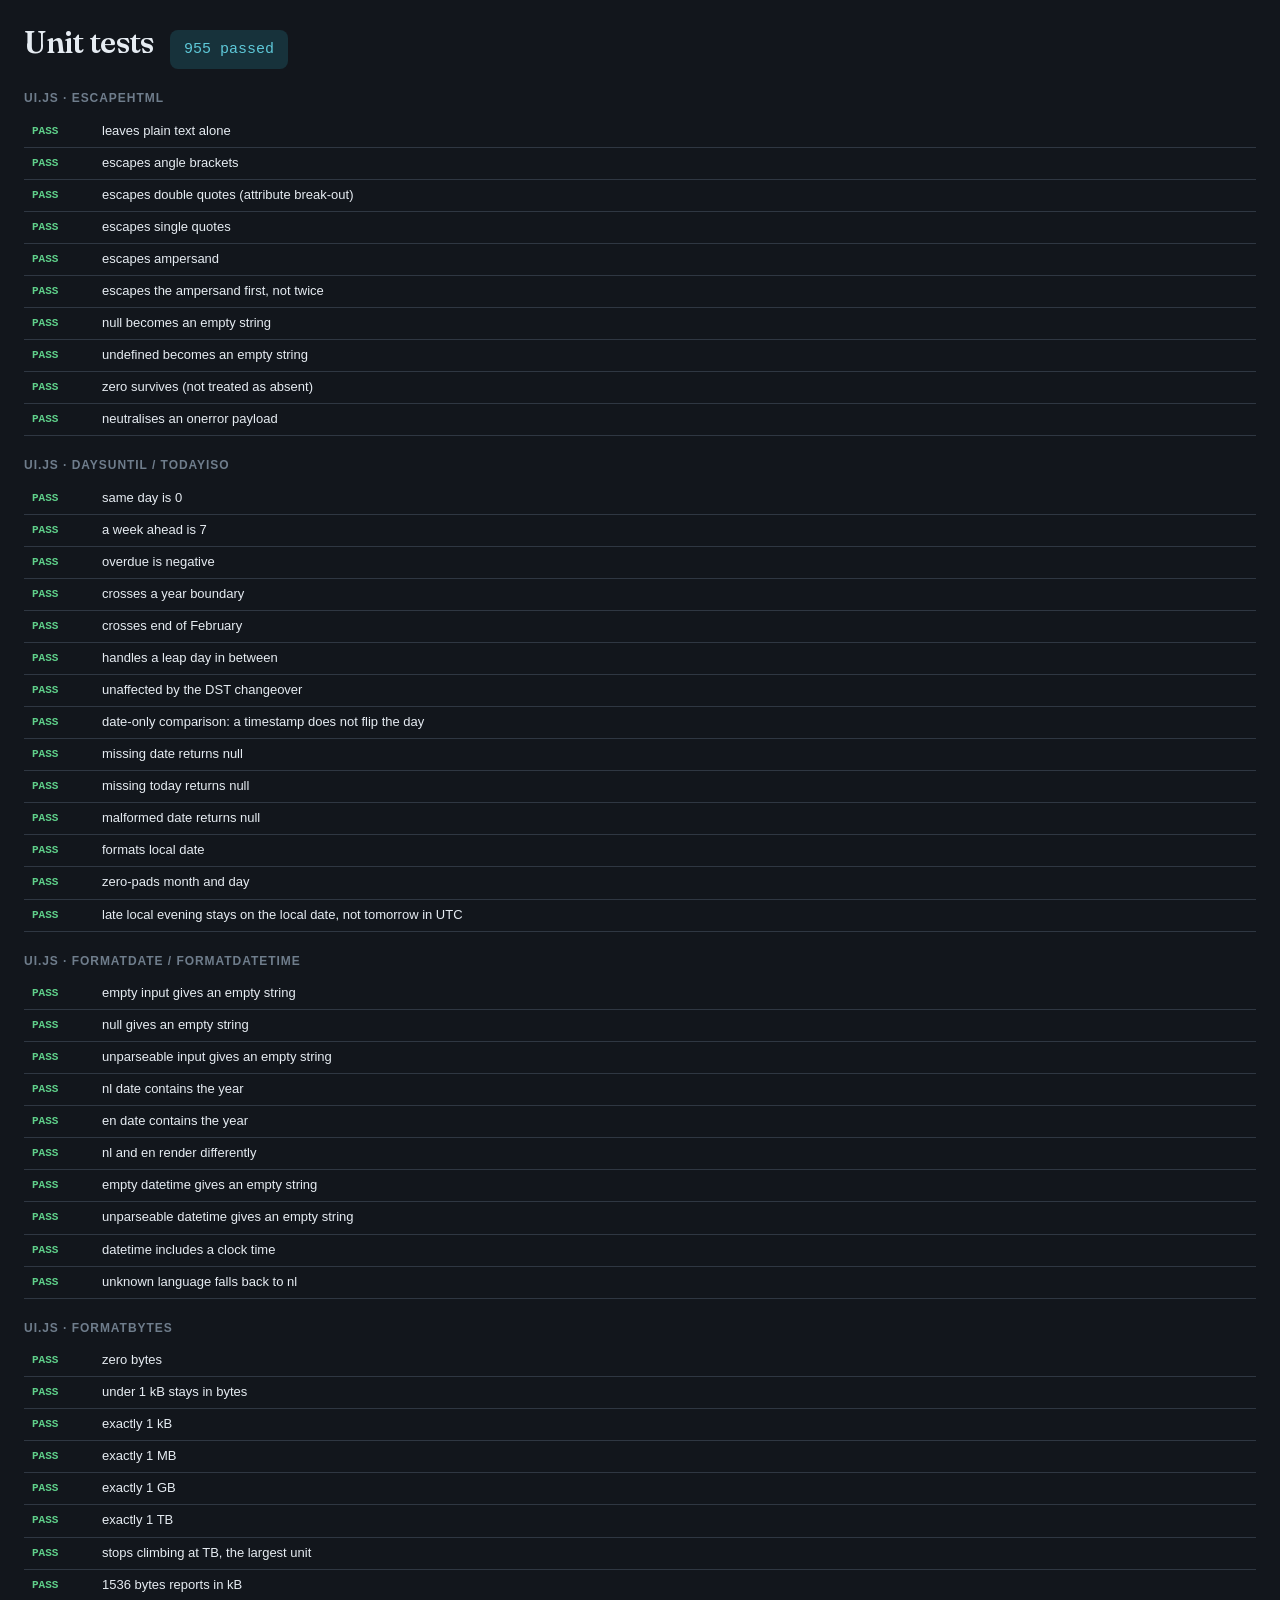
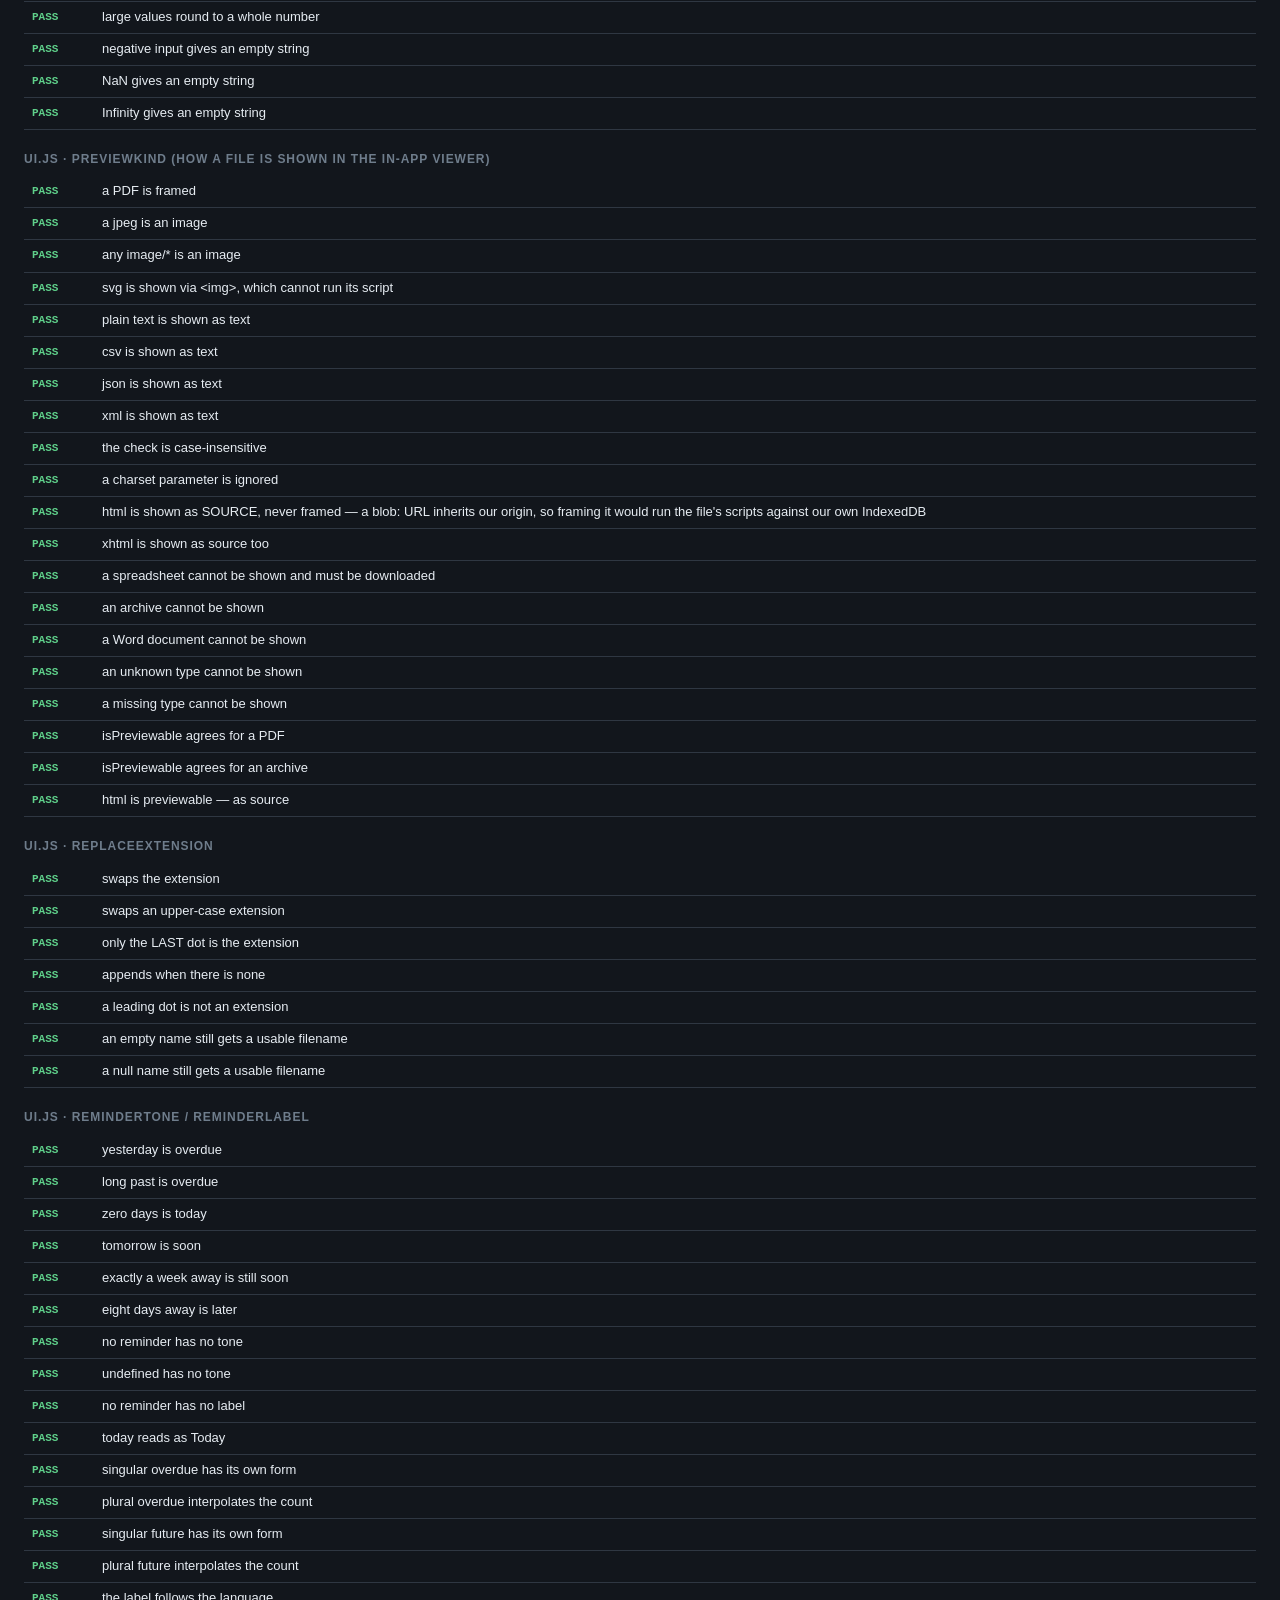
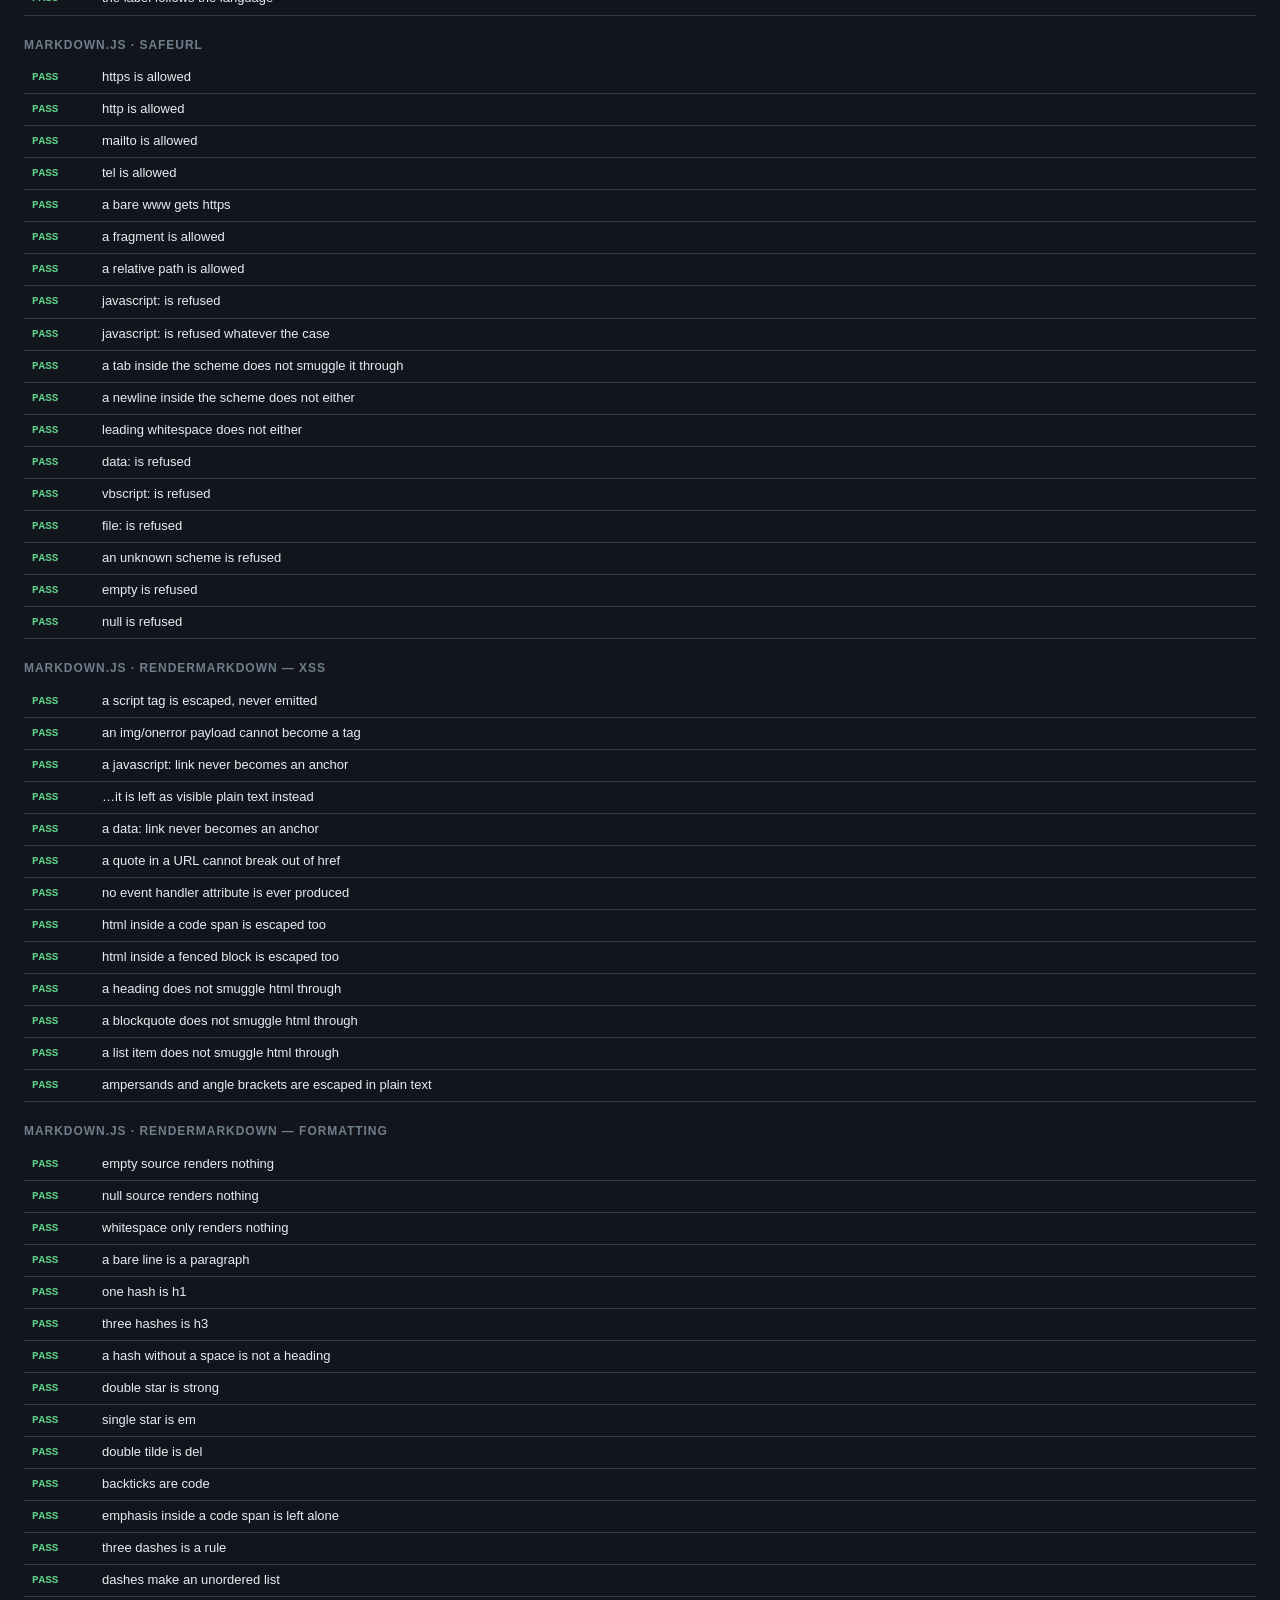
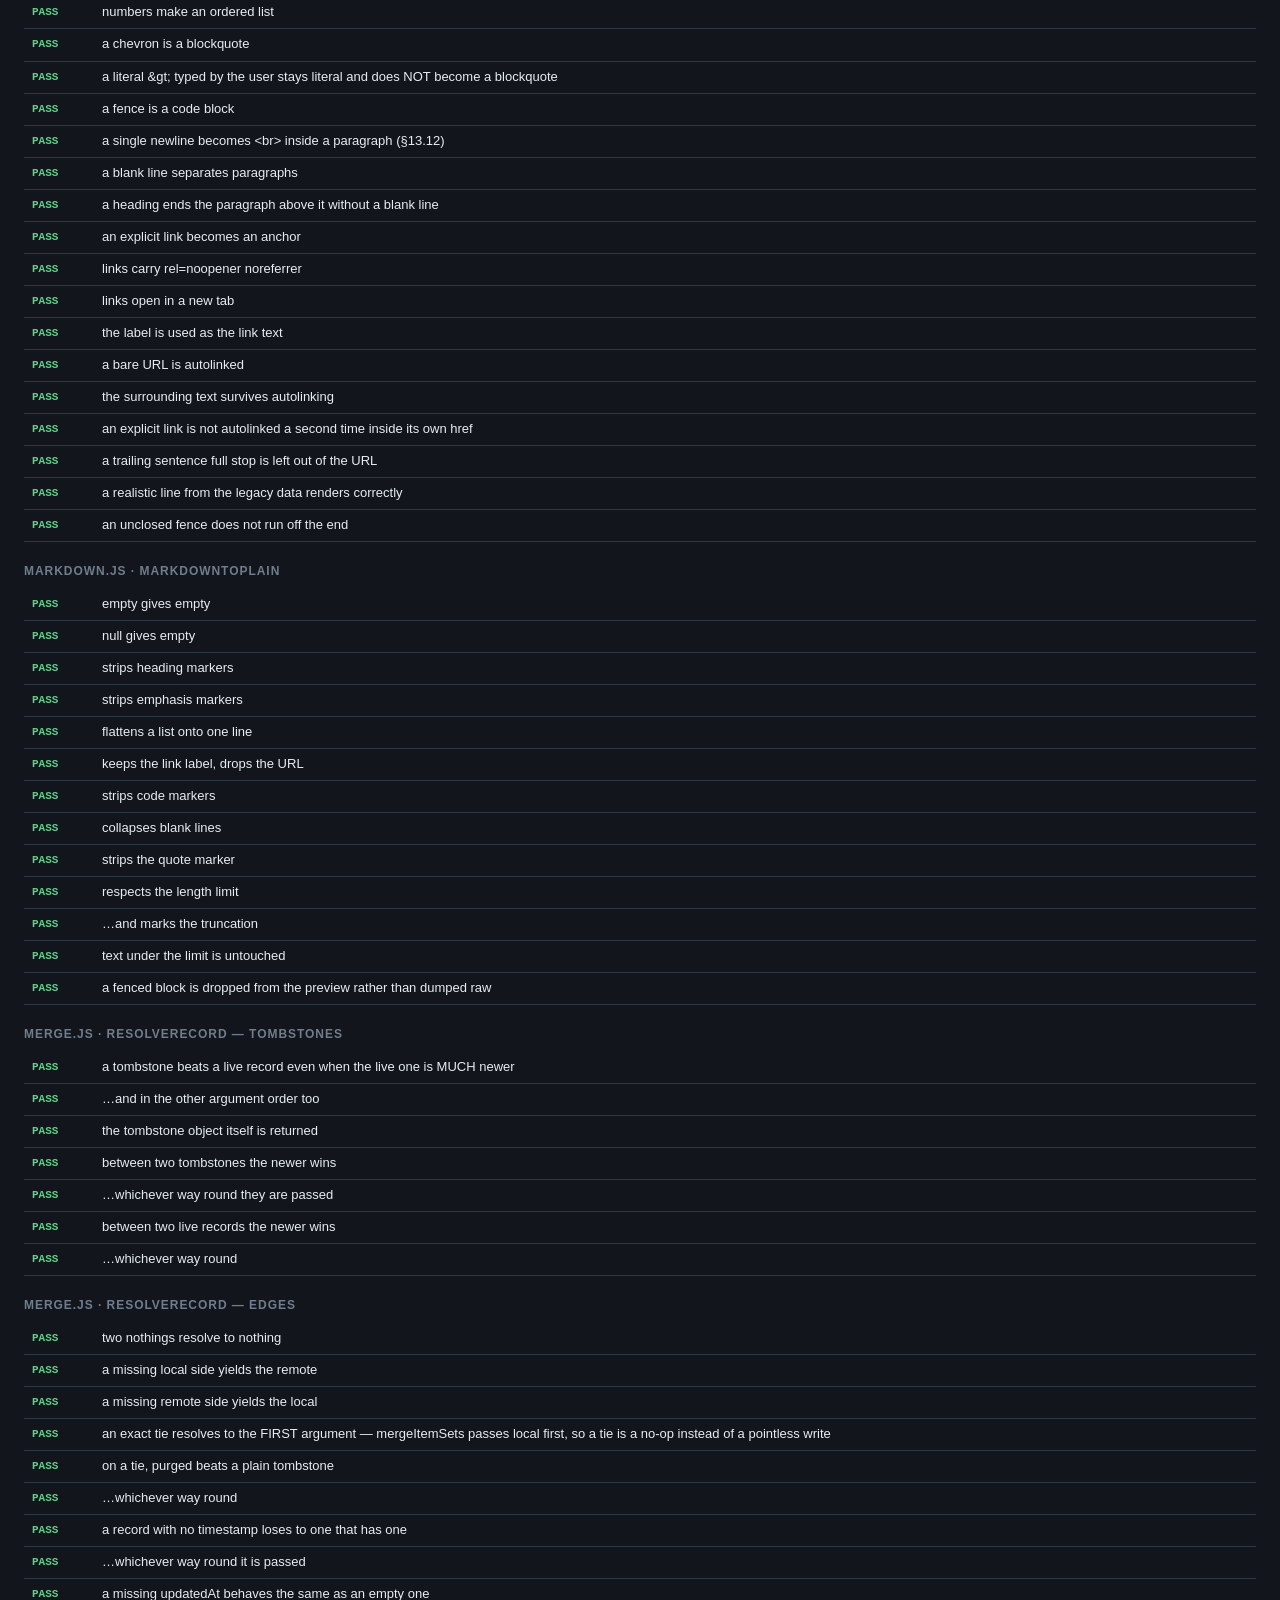
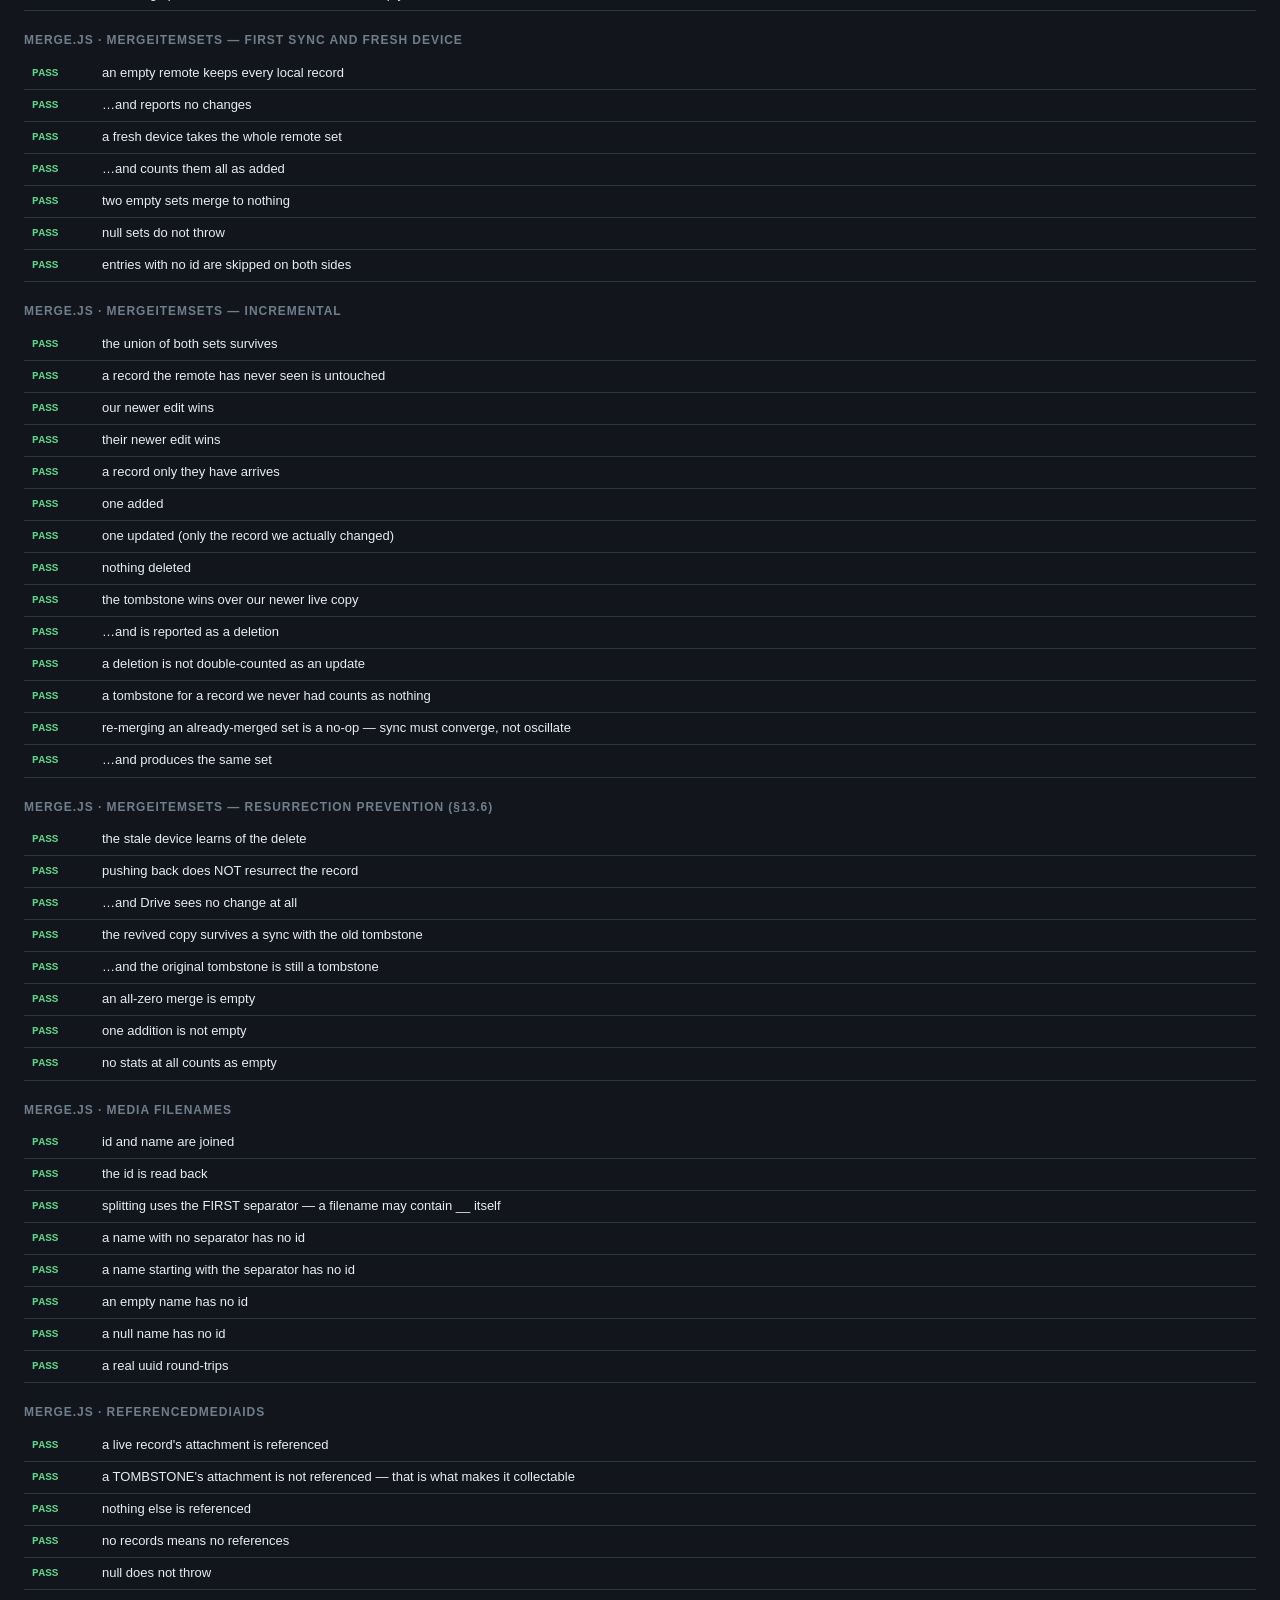
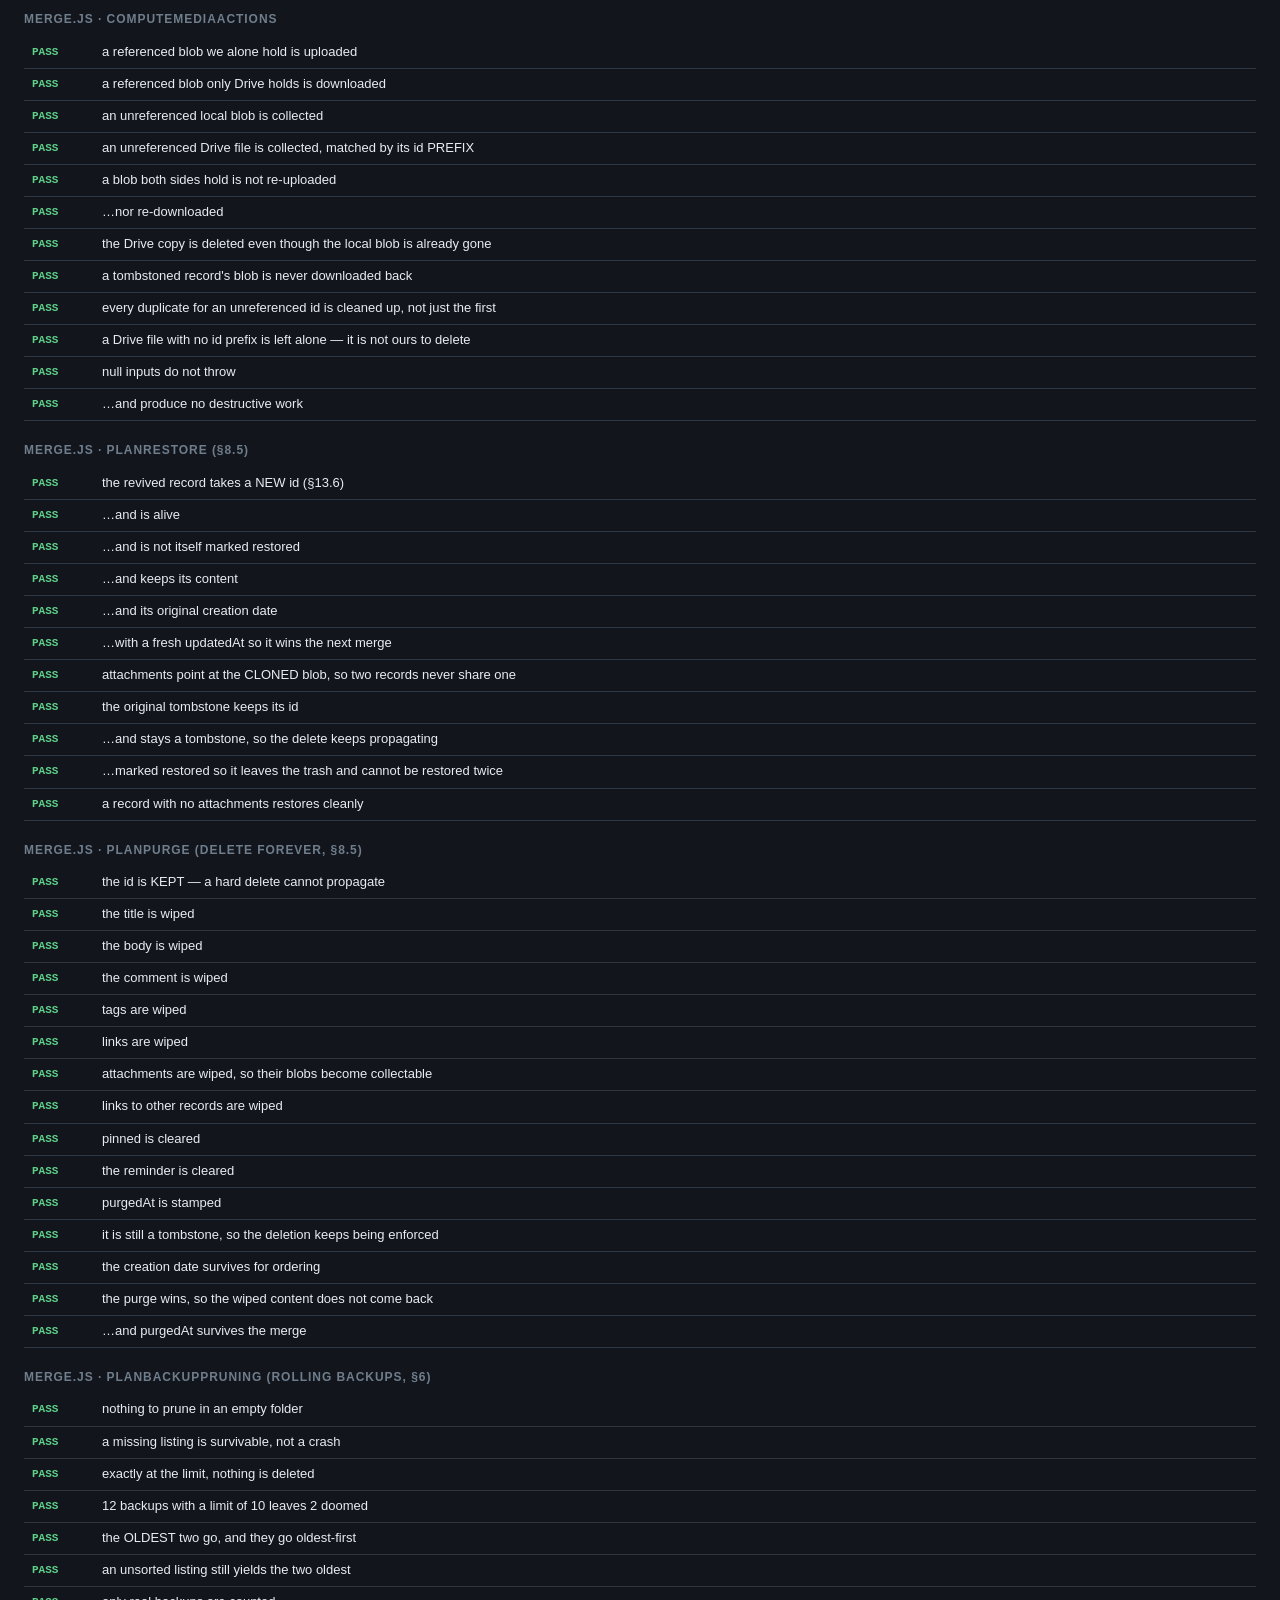
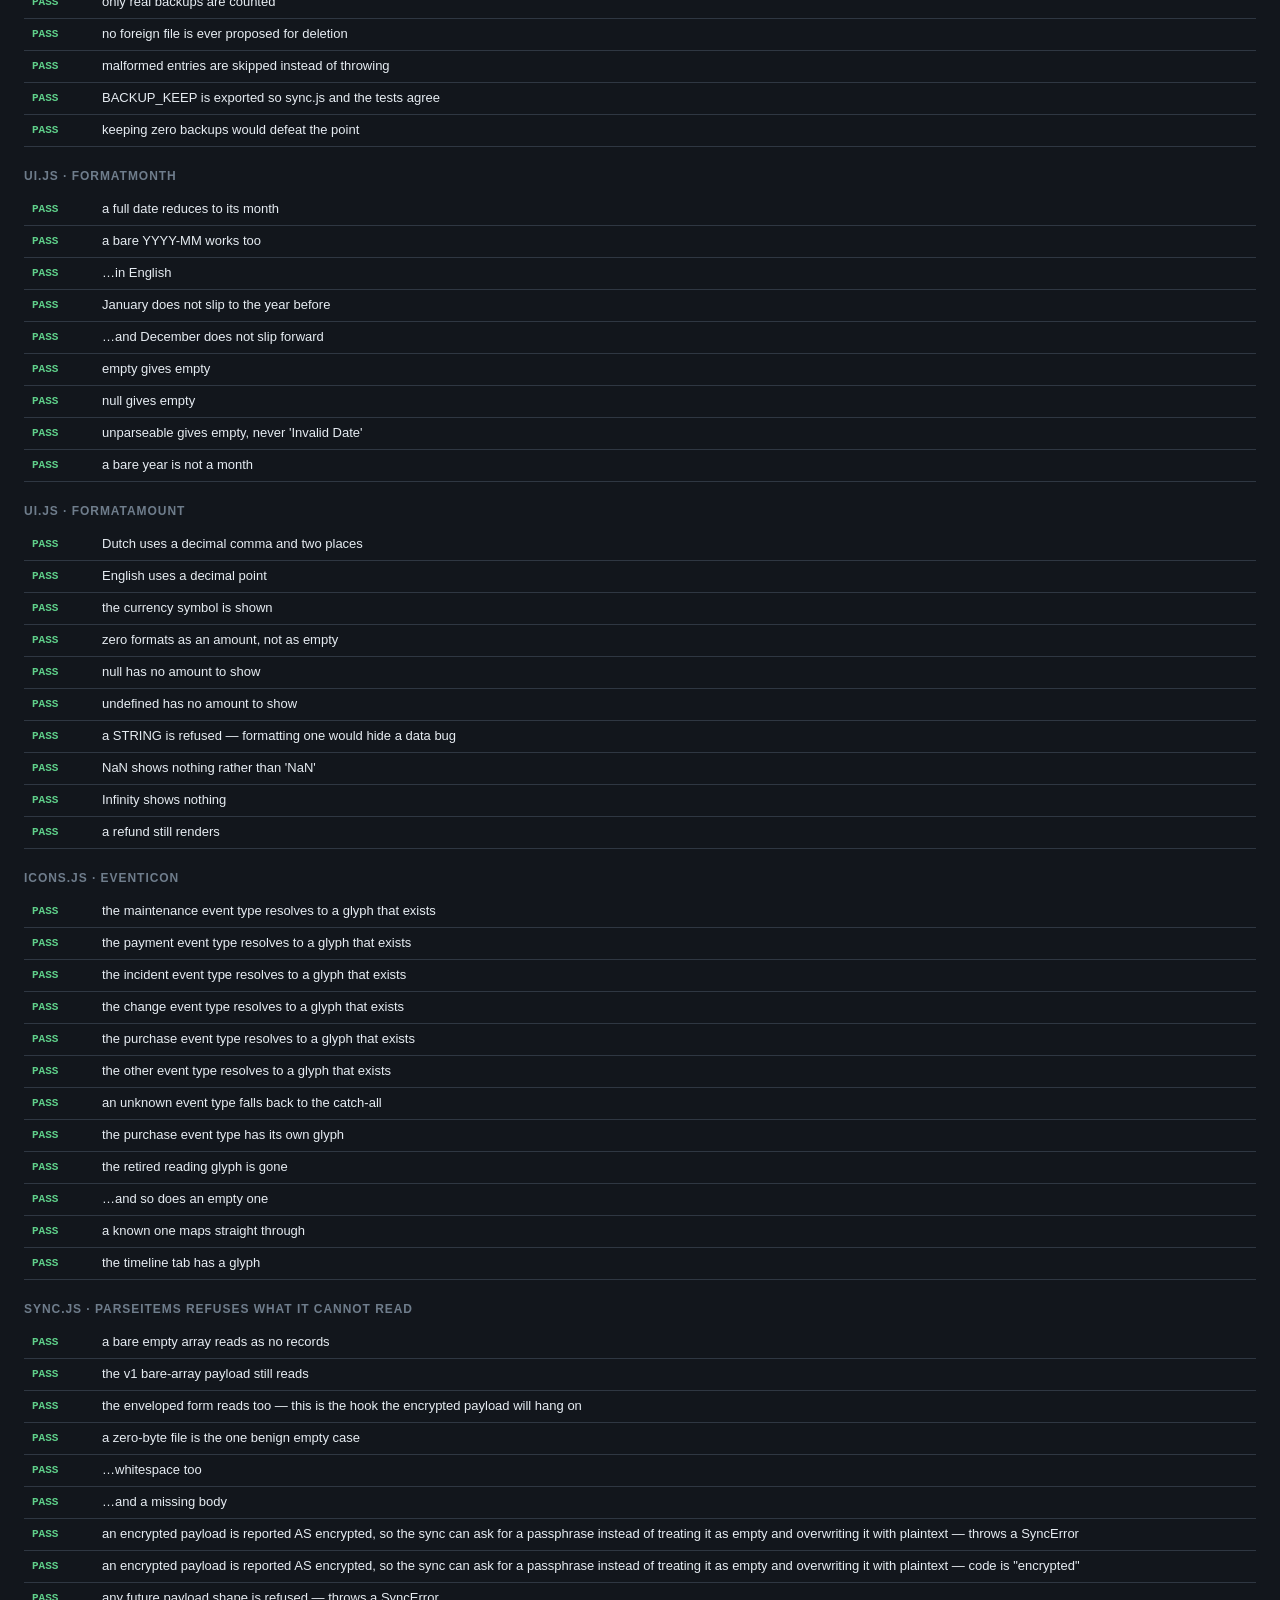
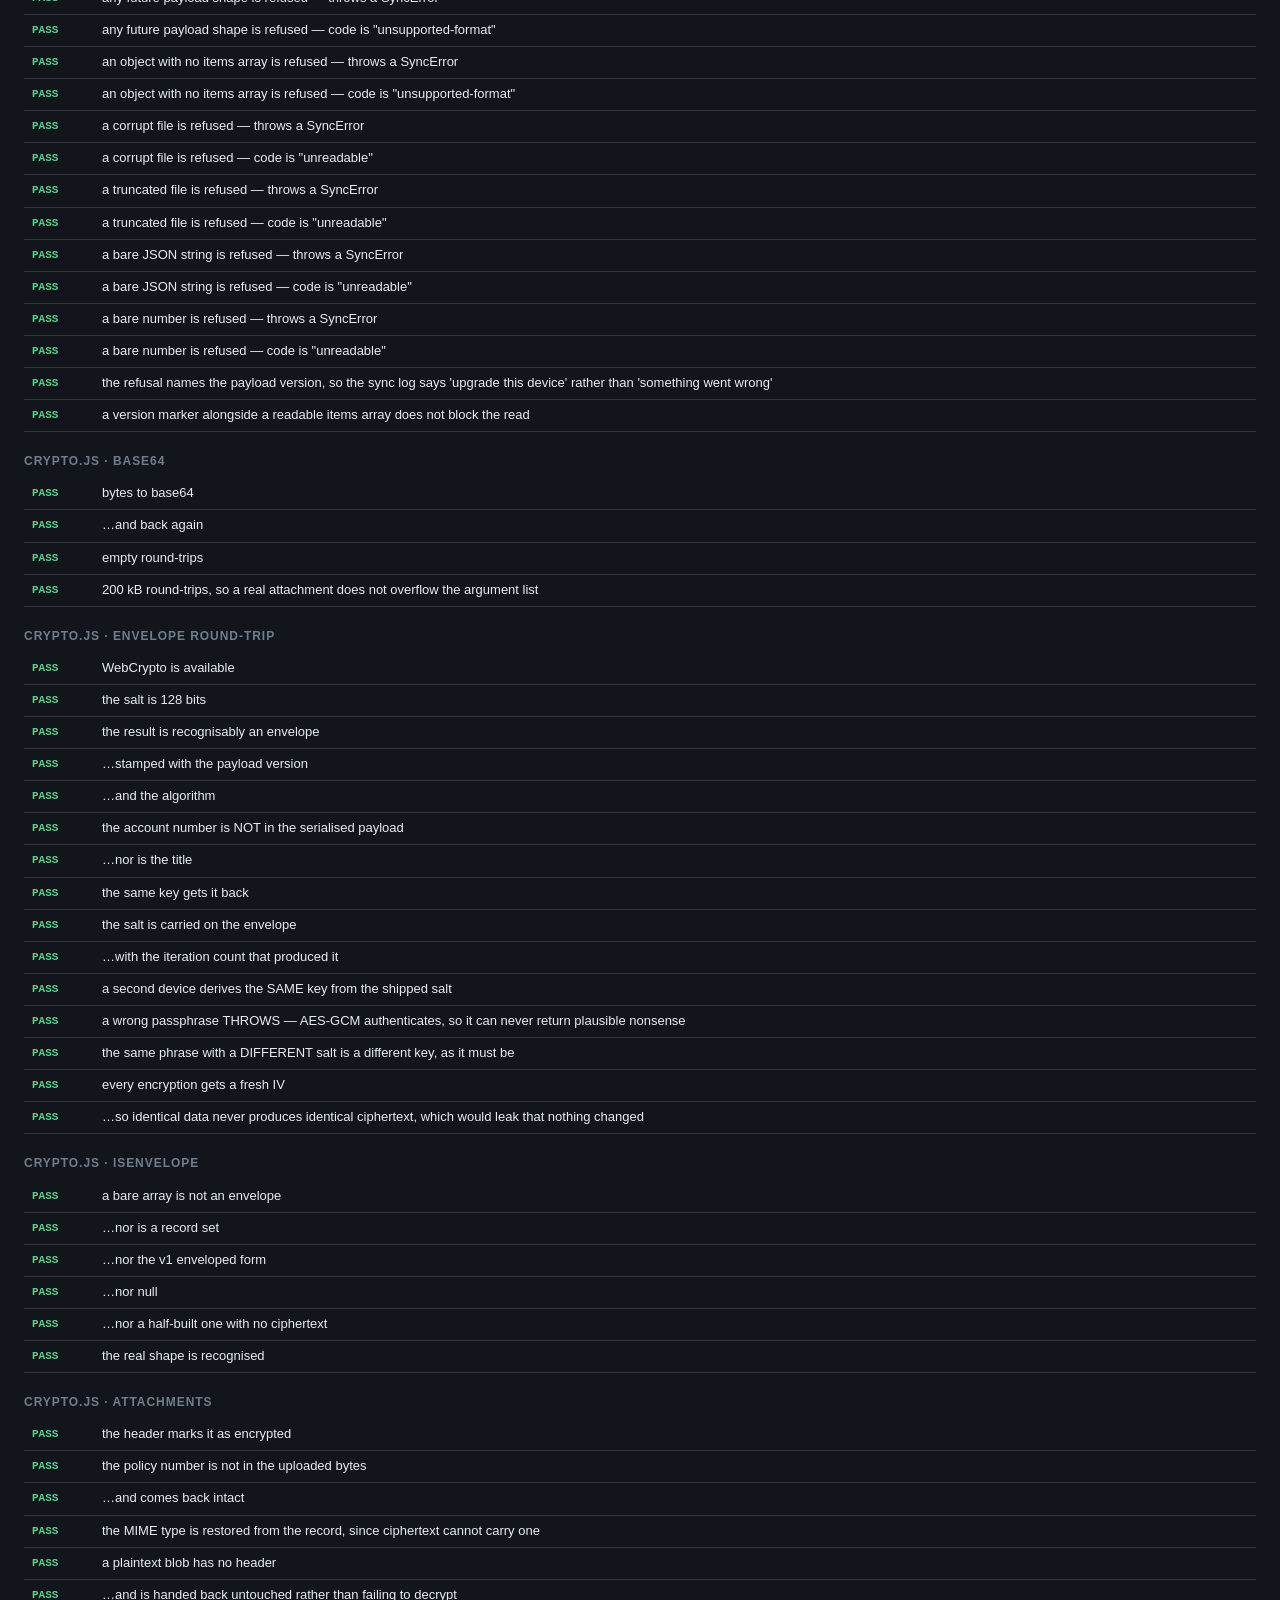
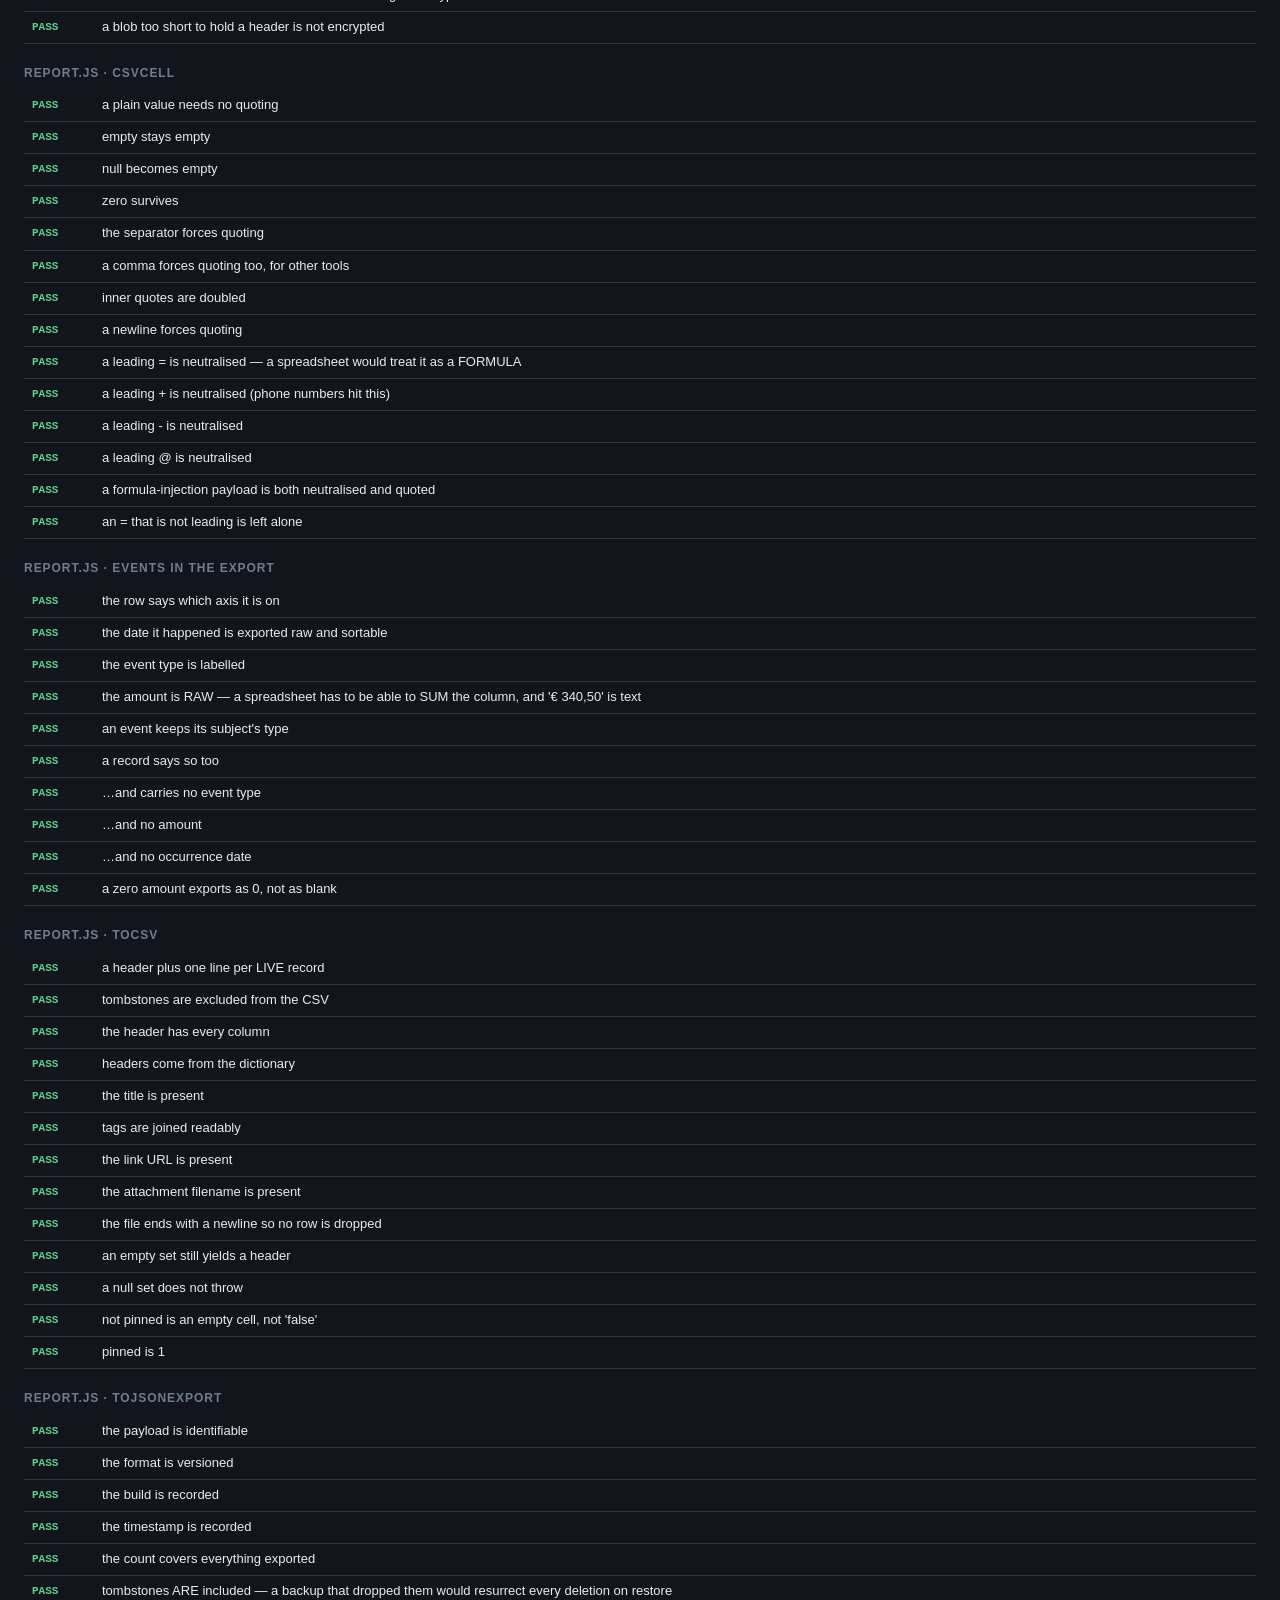
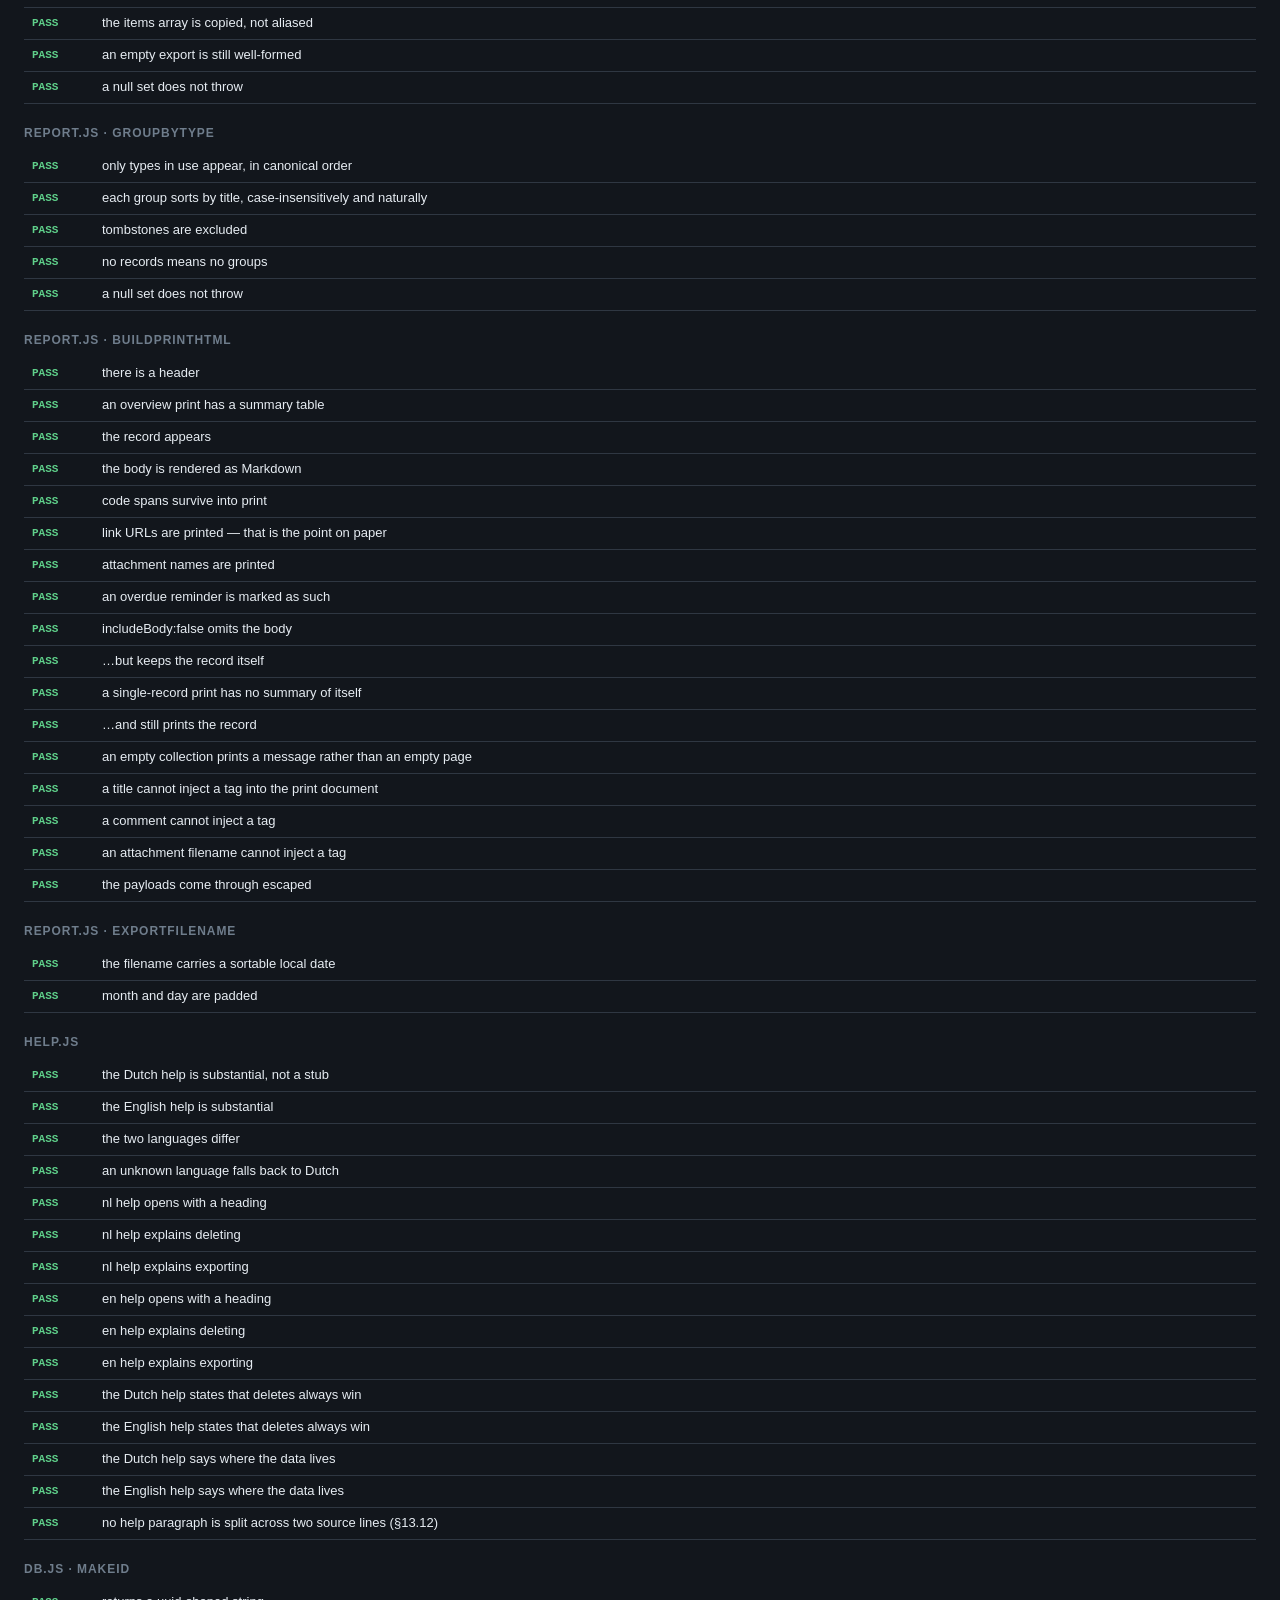
==== commit a80e0a4f: "Phase 11: encrypt the Drive payload end to end items.json, the rolling backups and every attachment " ====
--- a/tests.html
+++ b/tests.html
@@ -45,6 +45,11 @@
 } from "./report.js";
 import { helpText } from "./help.js";
 import { parseItems, SyncError } from "./sync.js";
+import {
+  deriveKey, makeSalt, encryptPayload, decryptPayload, isEnvelope, envelopeKdf,
+  encryptBlob, decryptBlob, isEncryptedBlob, toBase64, fromBase64,
+  PAYLOAD_VERSION, KDF_ITERATIONS, cryptoAvailable,
+} from "./crypto.js";
 import {
   resolveRecord, mergeItemSets, isEmptyMerge,
   mediaFilename, mediaIdFromFilename, referencedMediaIds, computeMediaActions,
@@ -952,8 +957,9 @@
   assertEqual(thrown && thrown.code, expectedCode, `${message} — code is "${expectedCode}"`);
 }
 
-refuses('{"v":2,"enc":"AES-GCM","iv":"…","ct":"…"}', "unsupported-format",
-  "an ENCRYPTED payload from a newer build is refused, not treated as empty");
+refuses('{"v":2,"enc":"AES-GCM","iv":"…","ct":"…"}', "encrypted",
+  "an encrypted payload is reported AS encrypted, so the sync can ask for a passphrase " +
+  "instead of treating it as empty and overwriting it with plaintext");
 refuses('{"version":3,"records":[]}', "unsupported-format",
   "any future payload shape is refused");
 refuses('{"something":"else"}', "unsupported-format", "an object with no items array is refused");
@@ -976,6 +982,141 @@
   // items wins over a version marker: an enveloped v1 payload is still readable.
   assertDeepEqual(parseItems('{"v":1,"items":[{"id":"x"}]}'), [{ id: "x" }],
     "a version marker alongside a readable items array does not block the read");
+}
+
+// ═══════════════════════════════════════════════════════════════════════════
+// crypto.js — the Drive payload envelope (§7)
+// ═══════════════════════════════════════════════════════════════════════════
+group("crypto.js · base64");
+
+assertEqual(toBase64(new Uint8Array([1, 2, 3])), "AQID", "bytes to base64");
+assertDeepEqual([...fromBase64("AQID")], [1, 2, 3], "…and back again");
+assertDeepEqual([...fromBase64(toBase64(new Uint8Array(0)))], [], "empty round-trips");
+{
+  // The chunked encoder exists because String.fromCharCode(...big) blows the
+  // argument limit — an attachment is far past it.
+  // getRandomValues refuses more than 65536 bytes in one call, so fill in
+  // chunks — the point here is the ENCODER's chunking, not the entropy.
+  const big = new Uint8Array(200000);
+  for (let i = 0; i < big.length; i += 65536) {
+    crypto.getRandomValues(big.subarray(i, Math.min(i + 65536, big.length)));
+  }
+  assertDeepEqual([...fromBase64(toBase64(big))], [...big],
+    "200 kB round-trips, so a real attachment does not overflow the argument list");
+}
+
+group("crypto.js · envelope round-trip");
+
+assertTrue(cryptoAvailable(), "WebCrypto is available");
+
+{
+  const salt = makeSalt();
+  assertEqual(salt.length, 16, "the salt is 128 bits");
+  const key = await deriveKey("een lange wachtwoordzin", salt, 1000);
+  const records = [{ id: "a", title: "Polis", body: "rekeningnummer 1234" }];
+
+  const envelope = await encryptPayload(records, key, salt, 1000);
+  assertTrue(isEnvelope(envelope), "the result is recognisably an envelope");
+  assertEqual(envelope.v, PAYLOAD_VERSION, "…stamped with the payload version");
+  assertEqual(envelope.enc, "AES-GCM", "…and the algorithm");
+
+  const wire = JSON.stringify(envelope);
+  assertTrue(!wire.includes("1234"), "the account number is NOT in the serialised payload");
+  assertTrue(!wire.includes("Polis"), "…nor is the title");
+
+  assertDeepEqual(await decryptPayload(envelope, key), records, "the same key gets it back");
+}
+{
+  // The salt travels with the payload: a second device has never seen it.
+  const salt = makeSalt();
+  const key = await deriveKey("wachtwoordzin", salt, 1000);
+  const envelope = await encryptPayload([{ id: "x" }], key, salt, 1000);
+
+  const { salt: shipped, iterations } = envelopeKdf(envelope);
+  assertDeepEqual([...shipped], [...salt], "the salt is carried on the envelope");
+  assertEqual(iterations, 1000, "…with the iteration count that produced it");
+
+  const second = await deriveKey("wachtwoordzin", shipped, iterations);
+  assertDeepEqual(await decryptPayload(envelope, second), [{ id: "x" }],
+    "a second device derives the SAME key from the shipped salt");
+}
+{
+  const salt = makeSalt();
+  const right = await deriveKey("de juiste zin", salt, 1000);
+  const wrong = await deriveKey("de verkeerde zin", salt, 1000);
+  const envelope = await encryptPayload([{ id: "a" }], right, salt, 1000);
+
+  let threw = false;
+  try {
+    await decryptPayload(envelope, wrong);
+  } catch {
+    threw = true;
+  }
+  assertTrue(threw,
+    "a wrong passphrase THROWS — AES-GCM authenticates, so it can never return plausible nonsense");
+}
+{
+  const salt = makeSalt();
+  const a = await deriveKey("zelfde zin", salt, 1000);
+  const b = await deriveKey("zelfde zin", makeSalt(), 1000);
+  const envelope = await encryptPayload([{ id: "a" }], a, salt, 1000);
+  let threw = false;
+  try {
+    await decryptPayload(envelope, b);
+  } catch {
+    threw = true;
+  }
+  assertTrue(threw, "the same phrase with a DIFFERENT salt is a different key, as it must be");
+}
+{
+  const salt = makeSalt();
+  const key = await deriveKey("wachtwoordzin", salt, 1000);
+  const one = await encryptPayload([{ id: "a" }], key, salt, 1000);
+  const two = await encryptPayload([{ id: "a" }], key, salt, 1000);
+  assertTrue(one.iv !== two.iv, "every encryption gets a fresh IV");
+  assertTrue(one.ct !== two.ct,
+    "…so identical data never produces identical ciphertext, which would leak that nothing changed");
+}
+
+group("crypto.js · isEnvelope");
+
+assertTrue(!isEnvelope([]), "a bare array is not an envelope");
+assertTrue(!isEnvelope([{ id: "a" }]), "…nor is a record set");
+assertTrue(!isEnvelope({ items: [] }), "…nor the v1 enveloped form");
+assertTrue(!isEnvelope(null), "…nor null");
+assertTrue(!isEnvelope({ enc: "AES-GCM" }), "…nor a half-built one with no ciphertext");
+assertTrue(isEnvelope({ enc: "AES-GCM", iv: "x", ct: "y" }), "the real shape is recognised");
+
+group("crypto.js · attachments");
+
+{
+  const salt = makeSalt();
+  const key = await deriveKey("wachtwoordzin", salt, 1000);
+  const original = new Blob(["%PDF-1.4 polisnummer 998877"], { type: "application/pdf" });
+
+  const sealed = await encryptBlob(original, key);
+  assertTrue(await isEncryptedBlob(sealed), "the header marks it as encrypted");
+  const sealedText = await sealed.text();
+  assertTrue(!sealedText.includes("998877"), "the policy number is not in the uploaded bytes");
+
+  const opened = await decryptBlob(sealed, key, "application/pdf");
+  assertEqual(await opened.text(), "%PDF-1.4 polisnummer 998877", "…and comes back intact");
+  assertEqual(opened.type, "application/pdf",
+    "the MIME type is restored from the record, since ciphertext cannot carry one");
+}
+{
+  // Files uploaded before encryption was switched on are still on Drive in the
+  // clear. They must keep opening, which is what the header is for.
+  const salt = makeSalt();
+  const key = await deriveKey("wachtwoordzin", salt, 1000);
+  const plain = new Blob(["gewoon een tekstbestand"], { type: "text/plain" });
+  assertTrue(!(await isEncryptedBlob(plain)), "a plaintext blob has no header");
+  assertEqual(await (await decryptBlob(plain, key, "text/plain")).text(), "gewoon een tekstbestand",
+    "…and is handed back untouched rather than failing to decrypt");
+}
+{
+  const tiny = new Blob([new Uint8Array([1, 2])]);
+  assertTrue(!(await isEncryptedBlob(tiny)), "a blob too short to hold a header is not encrypted");
 }
 
 // ═══════════════════════════════════════════════════════════════════════════
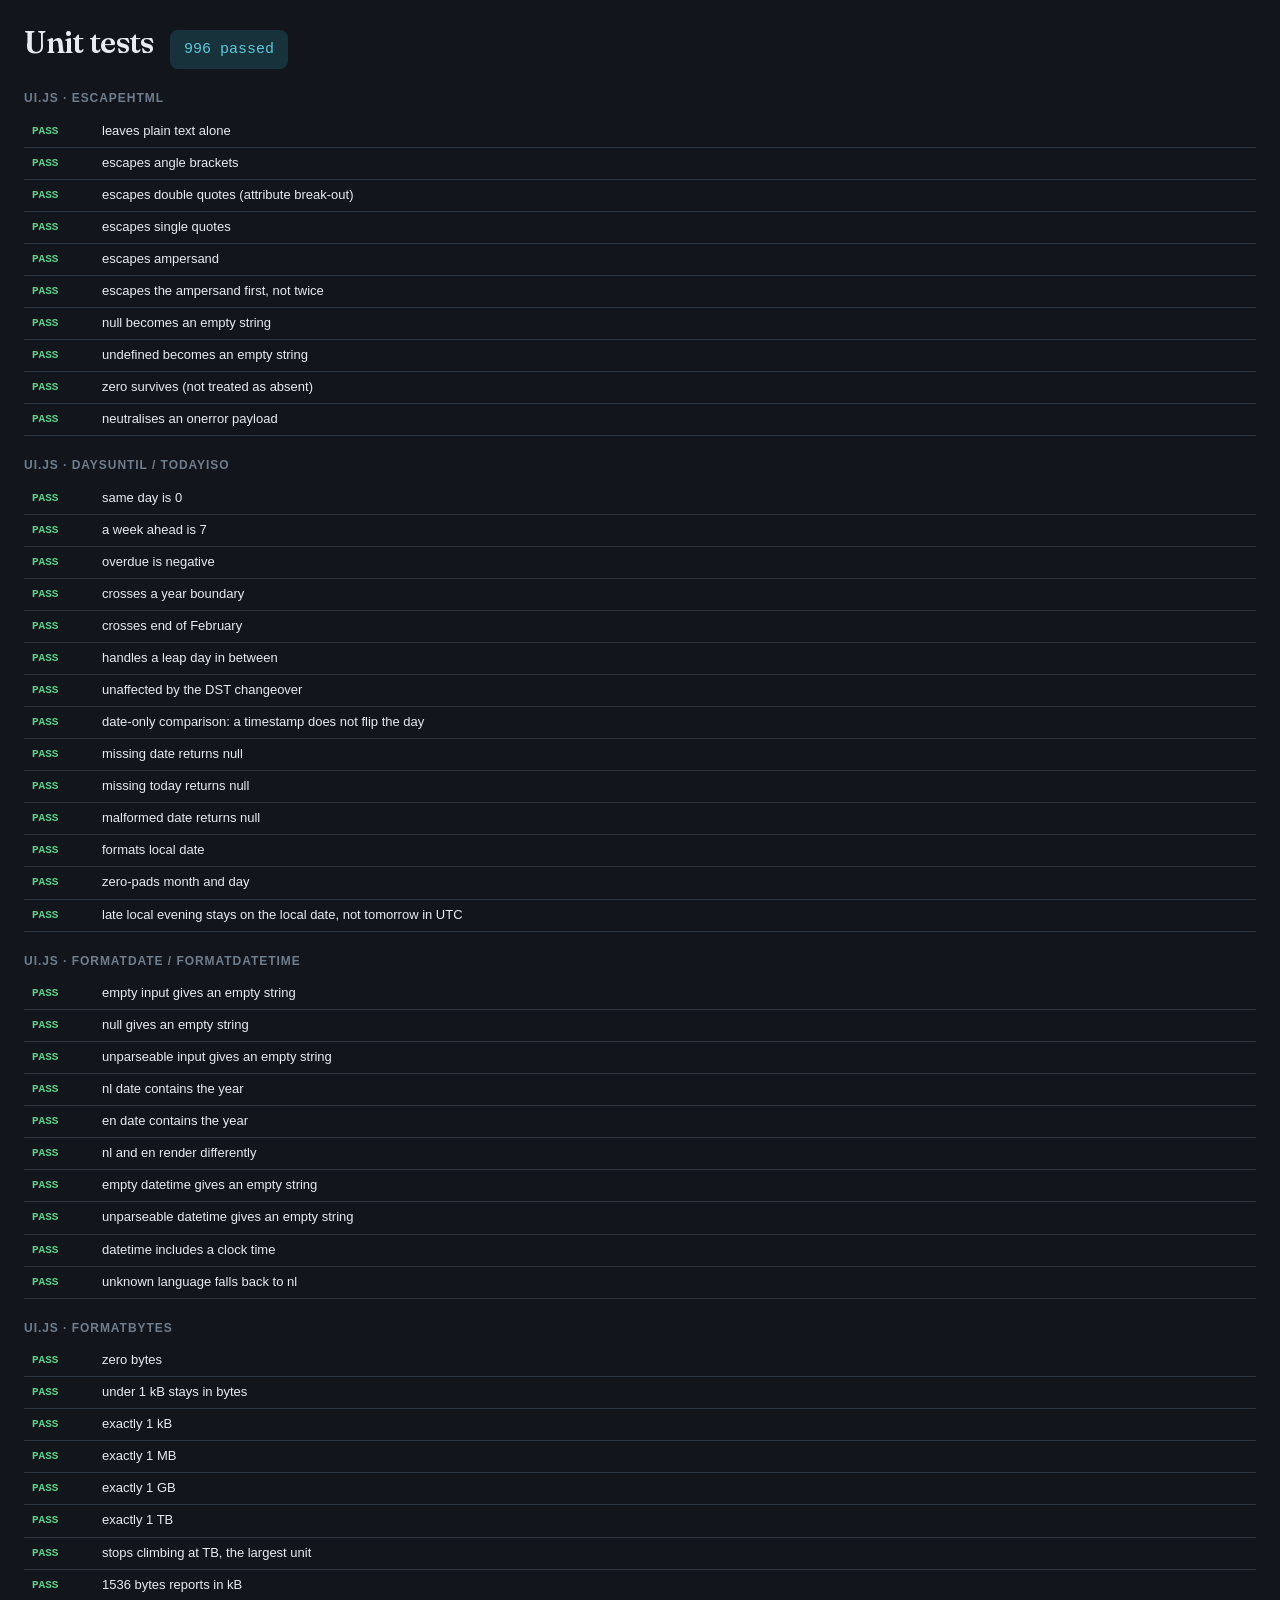
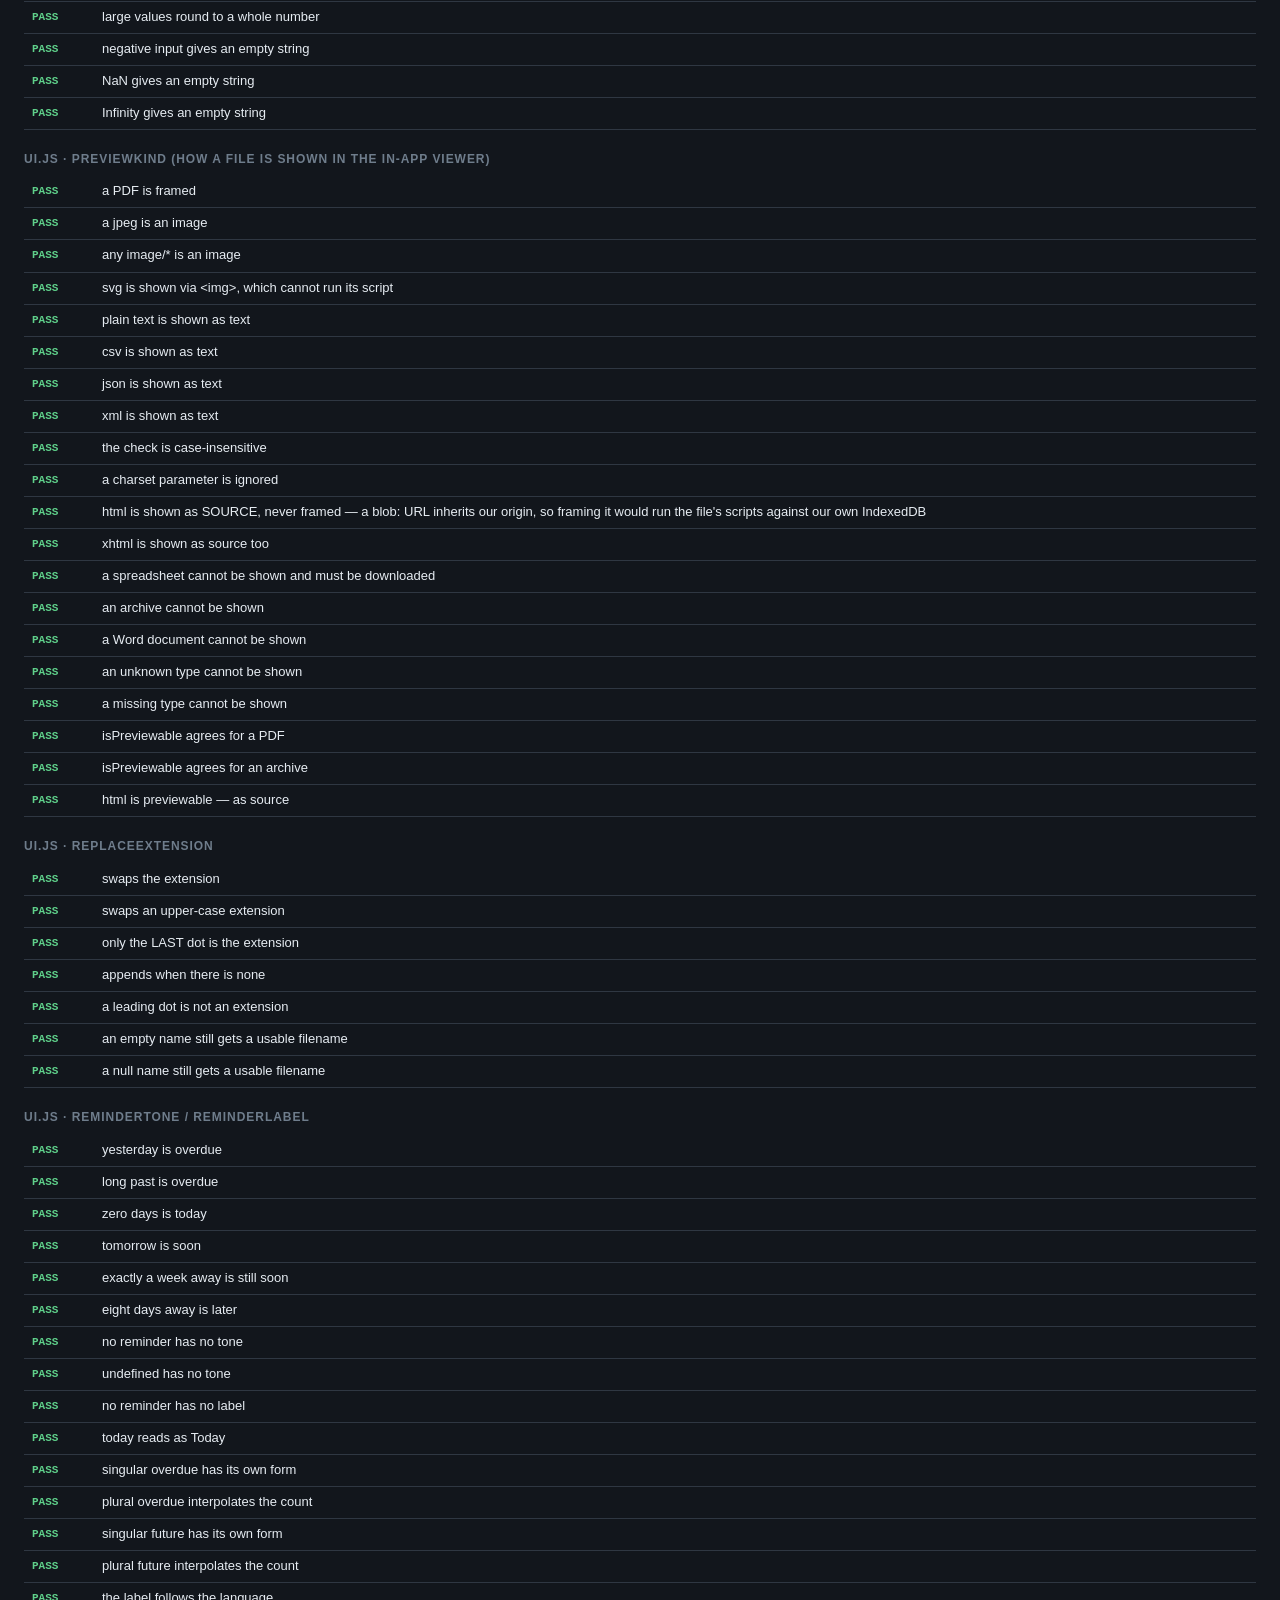
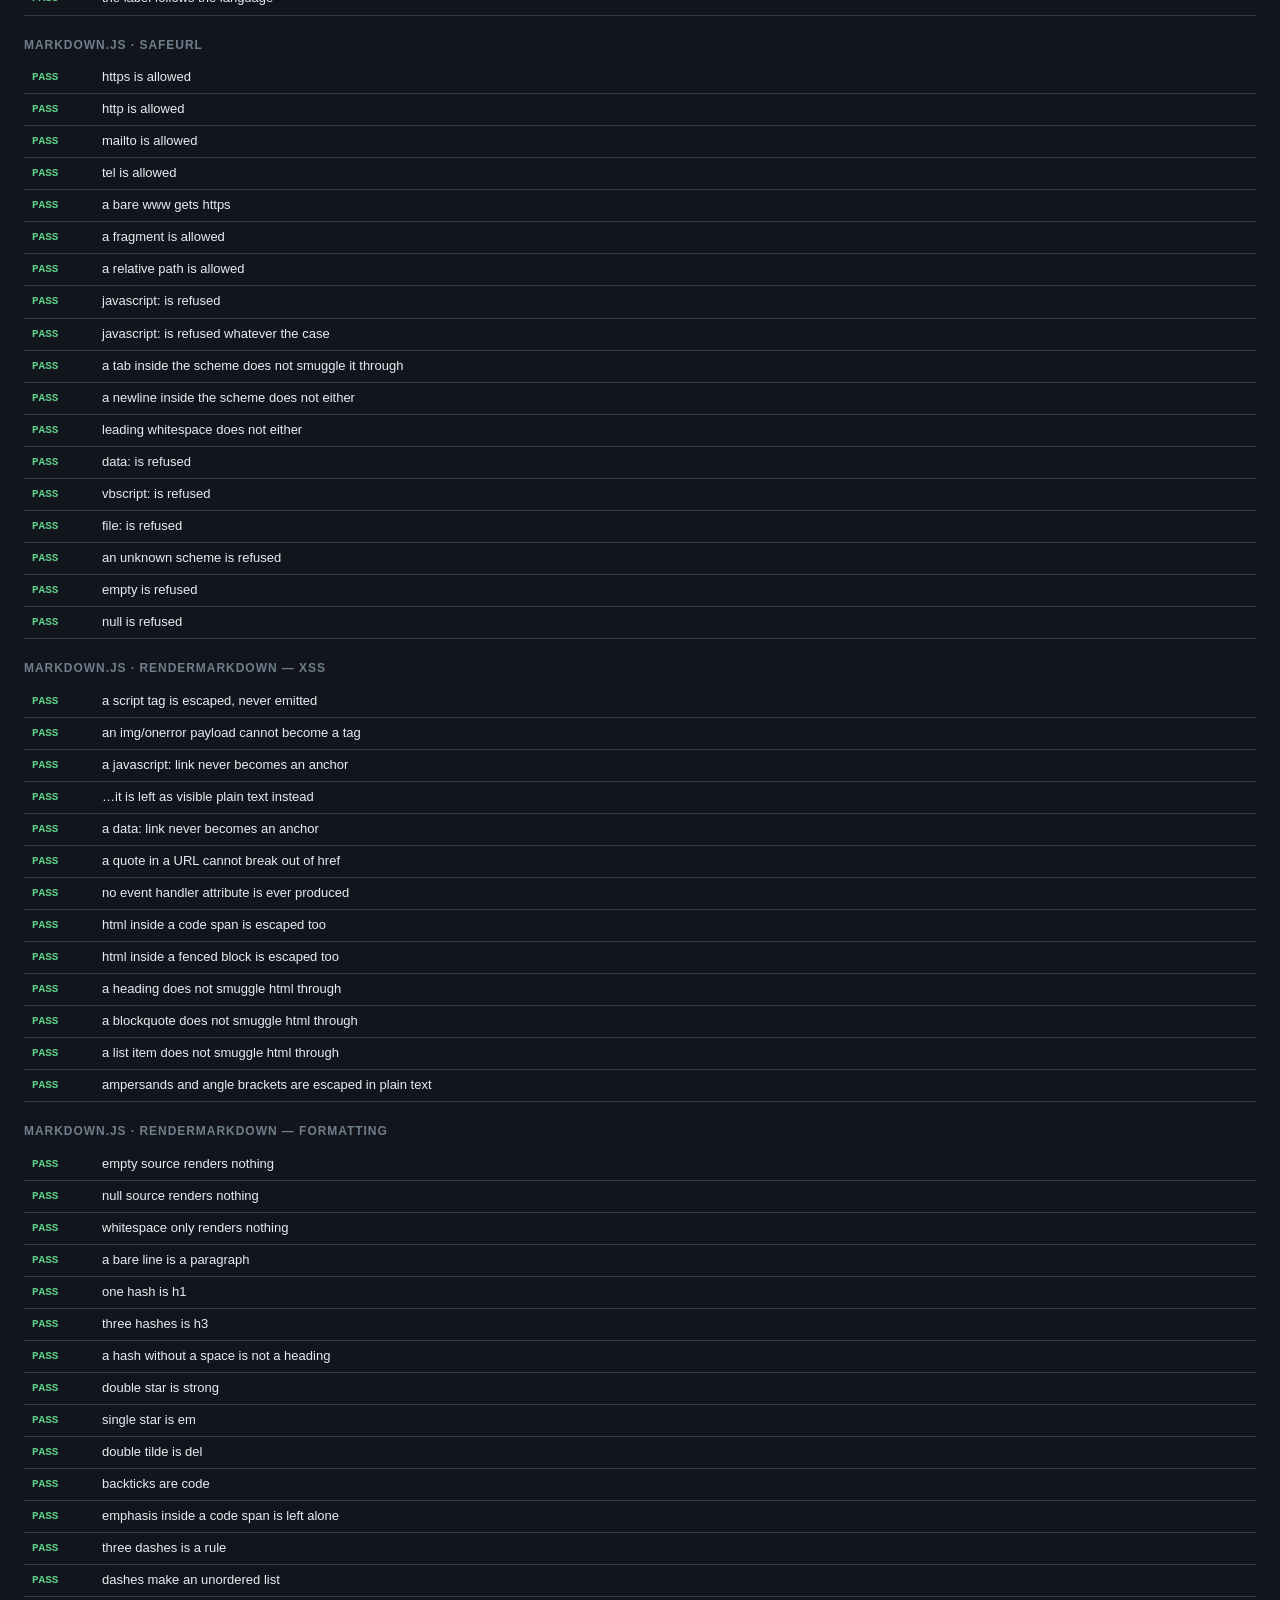
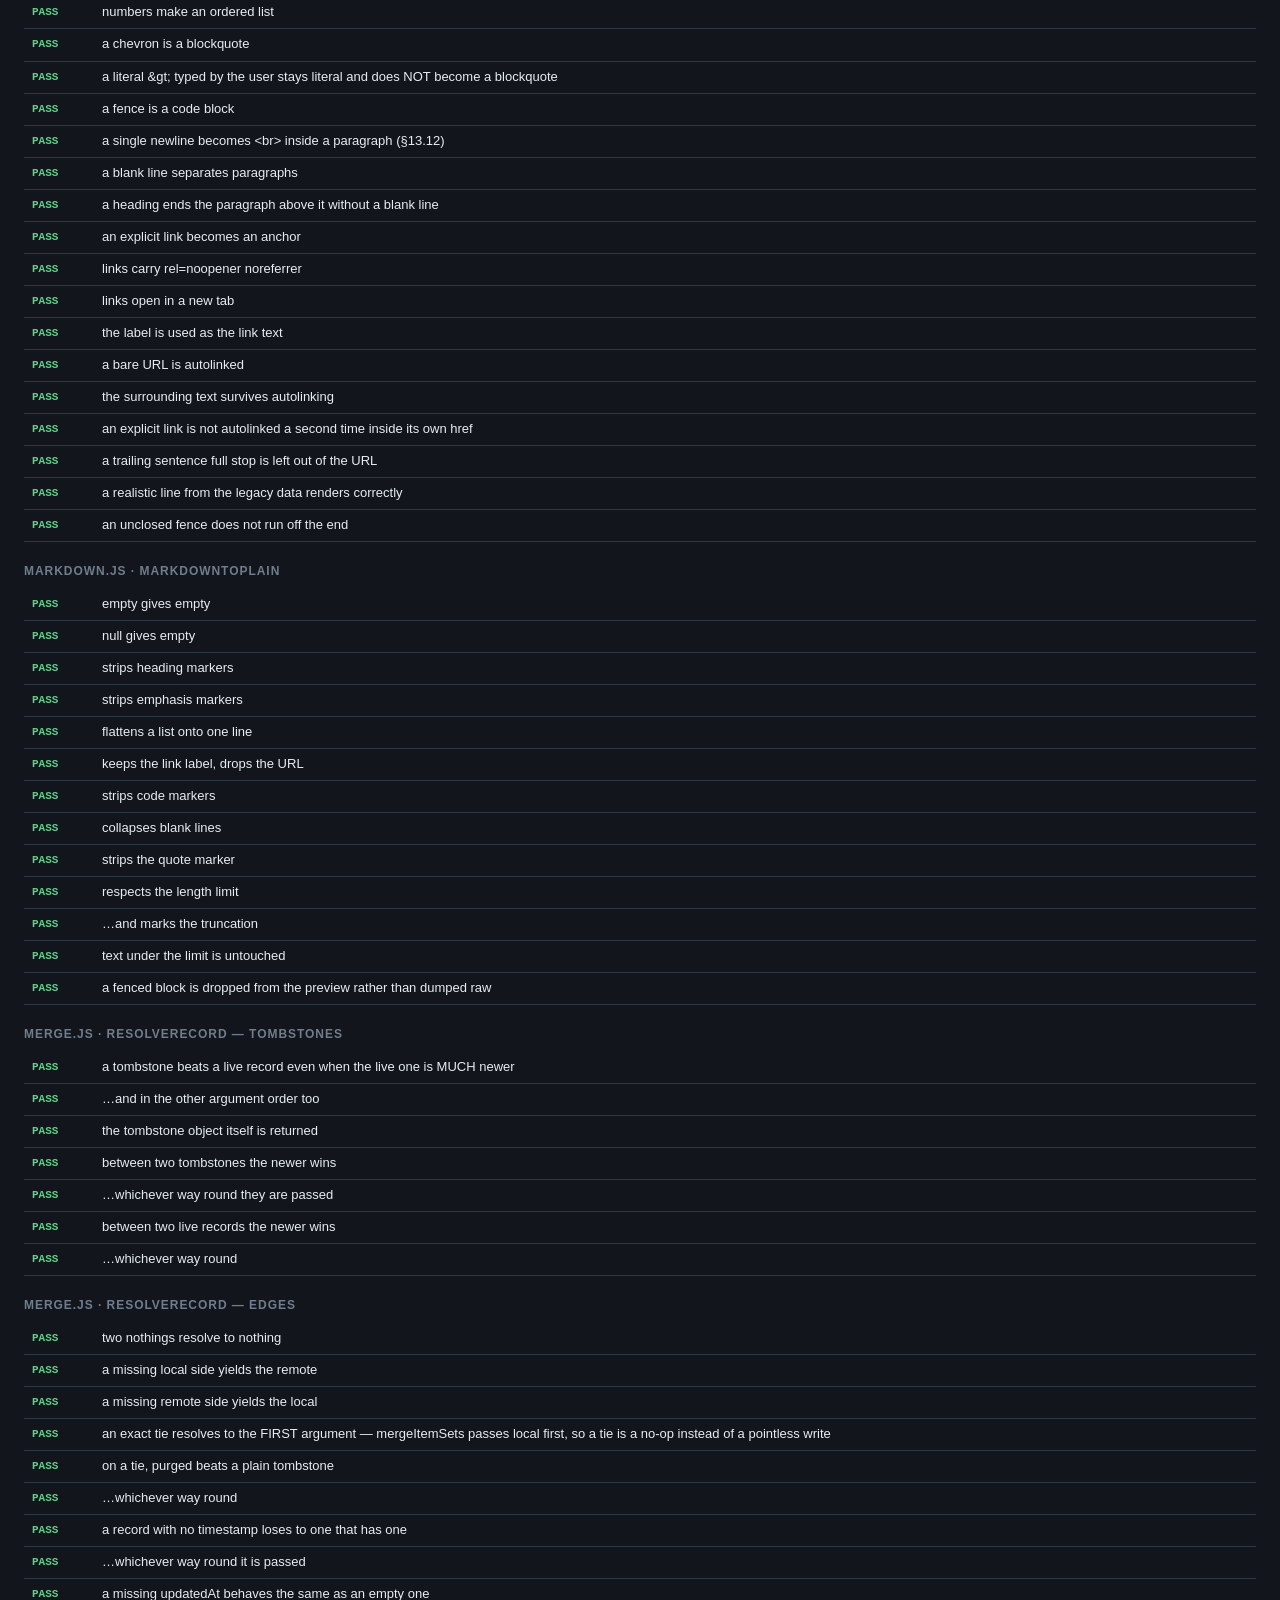
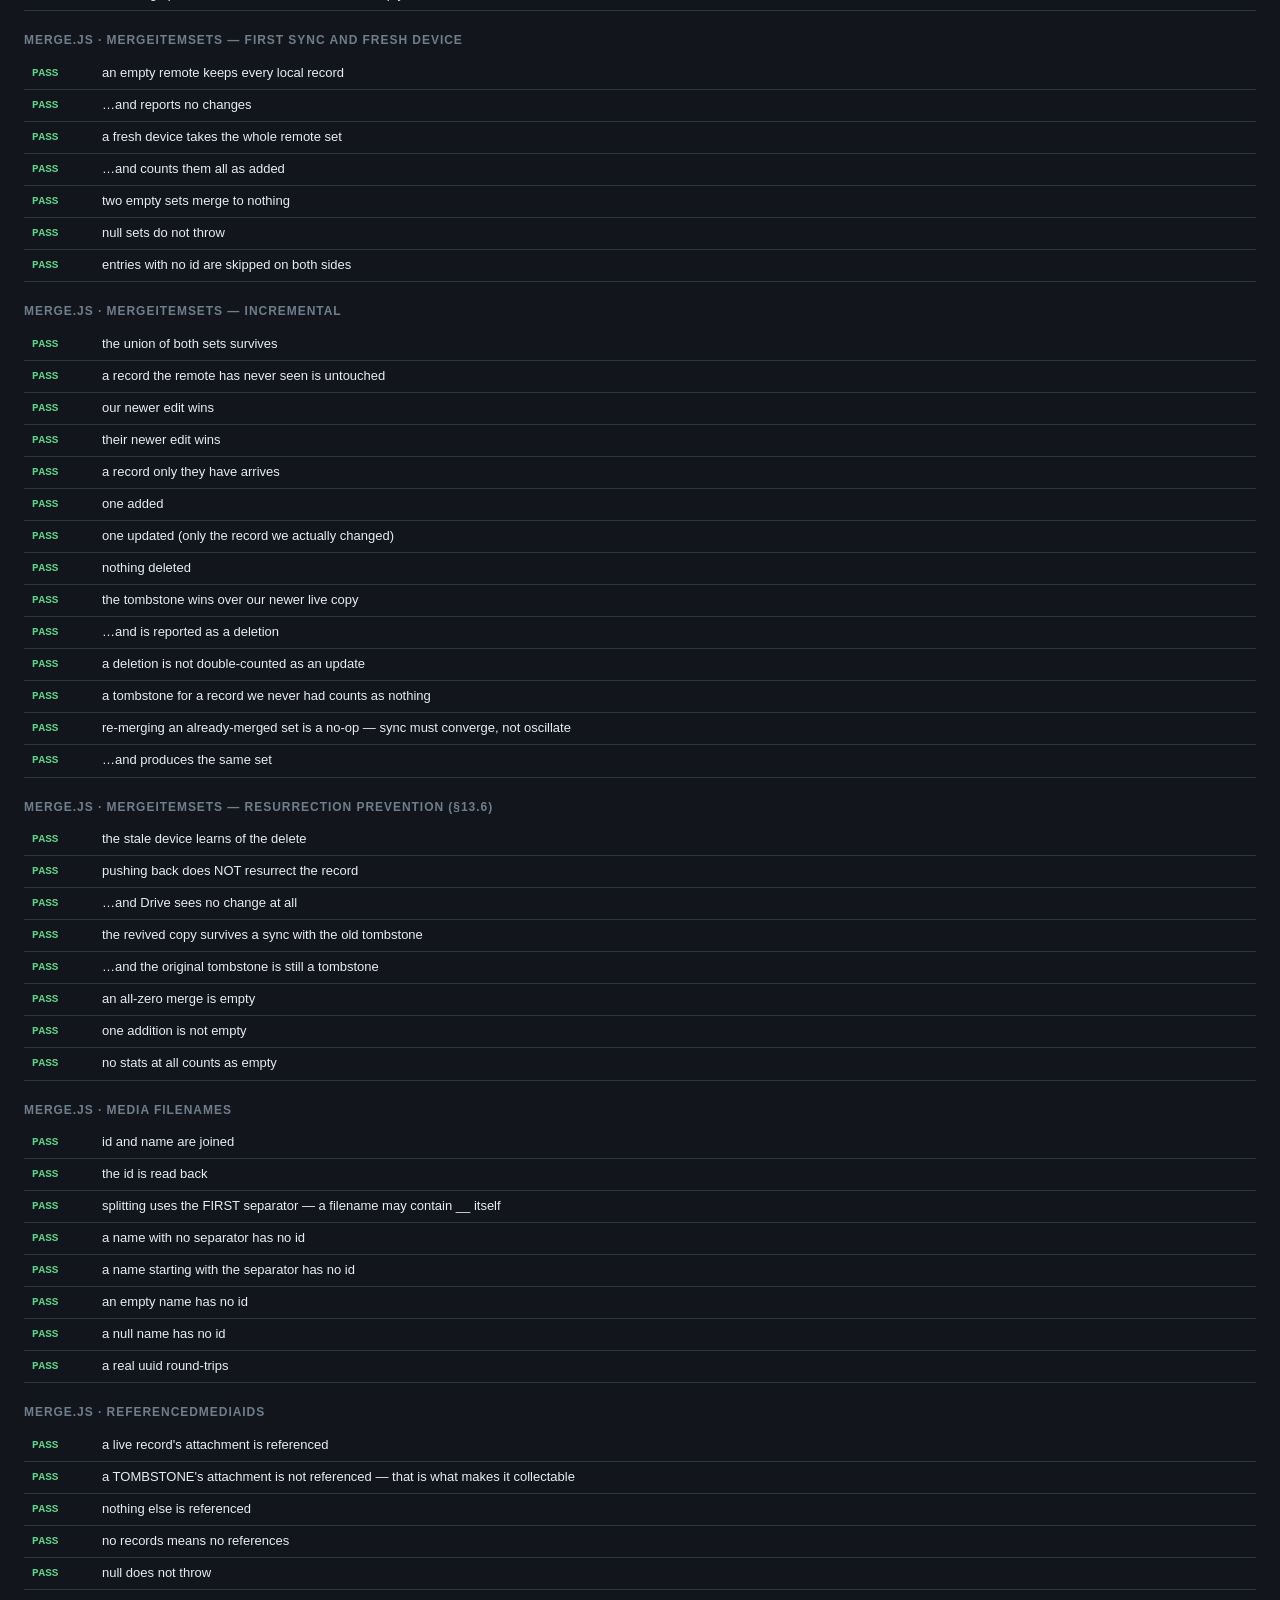
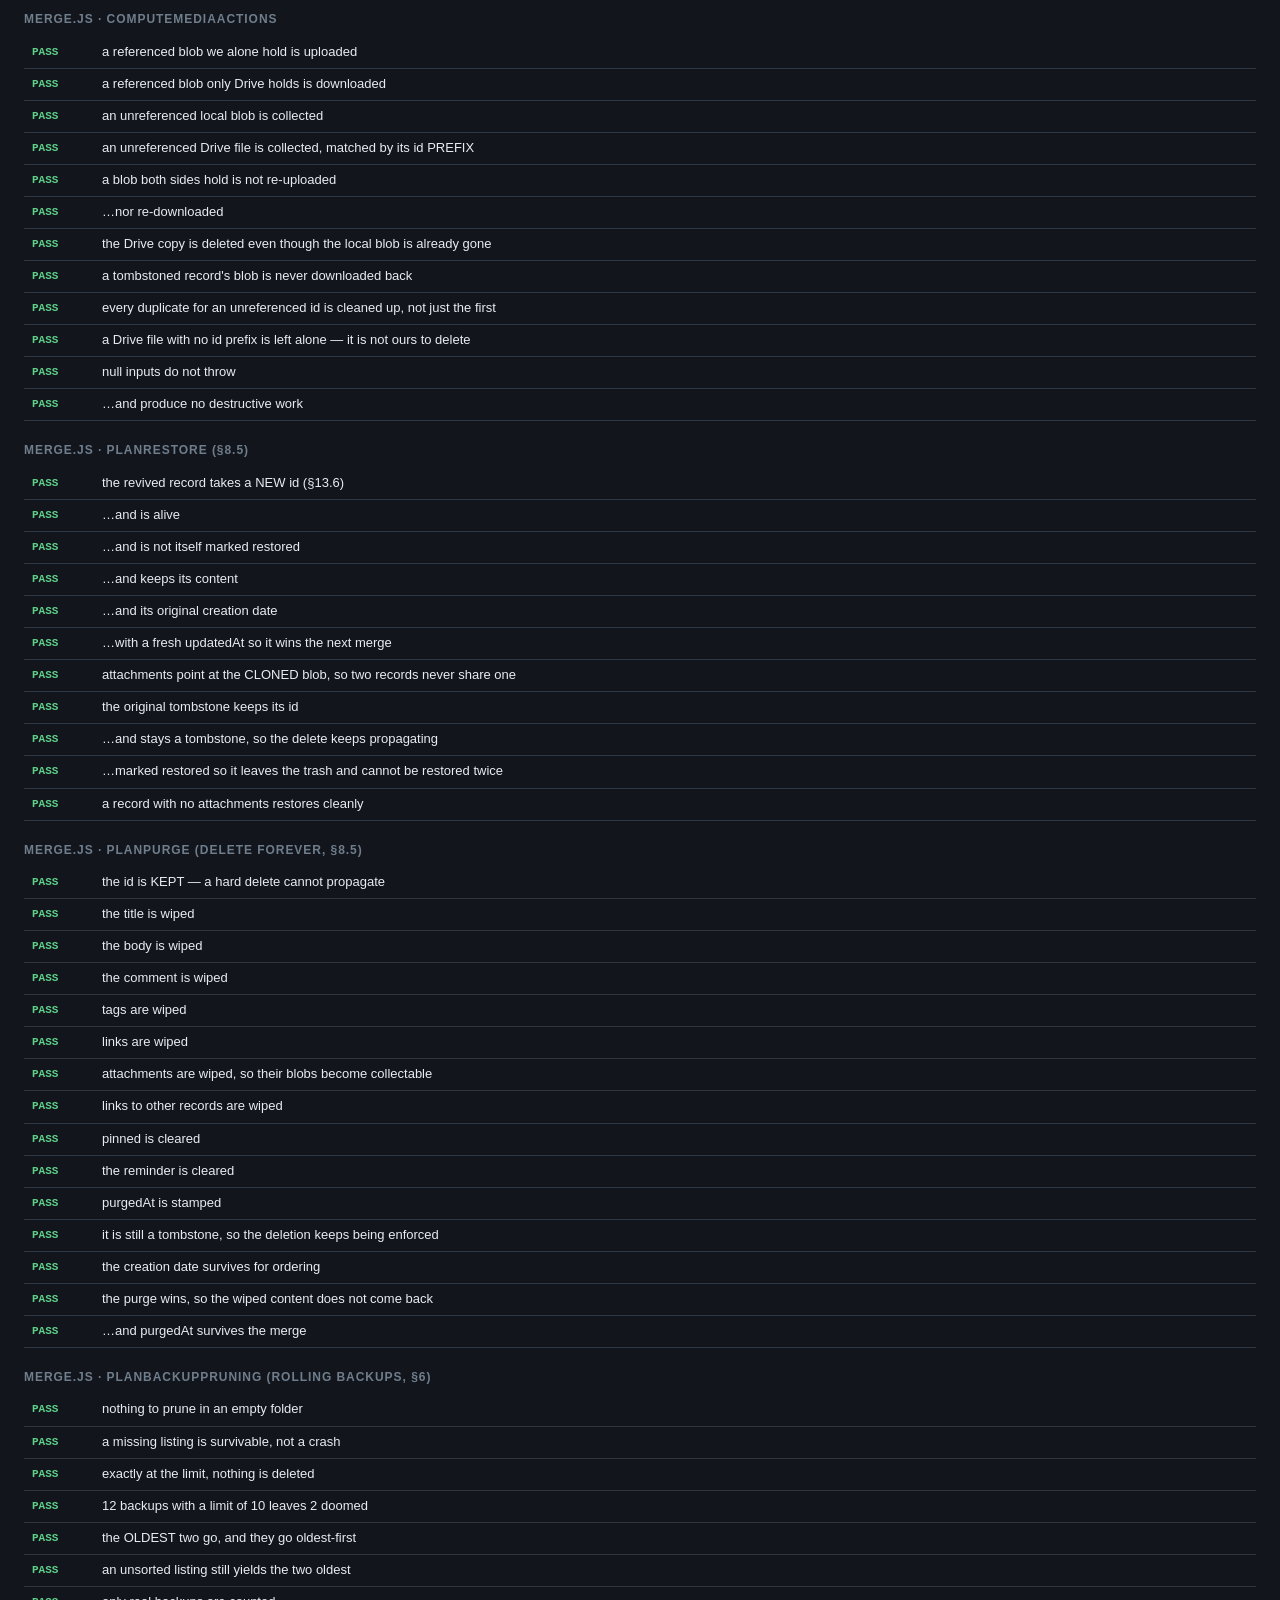
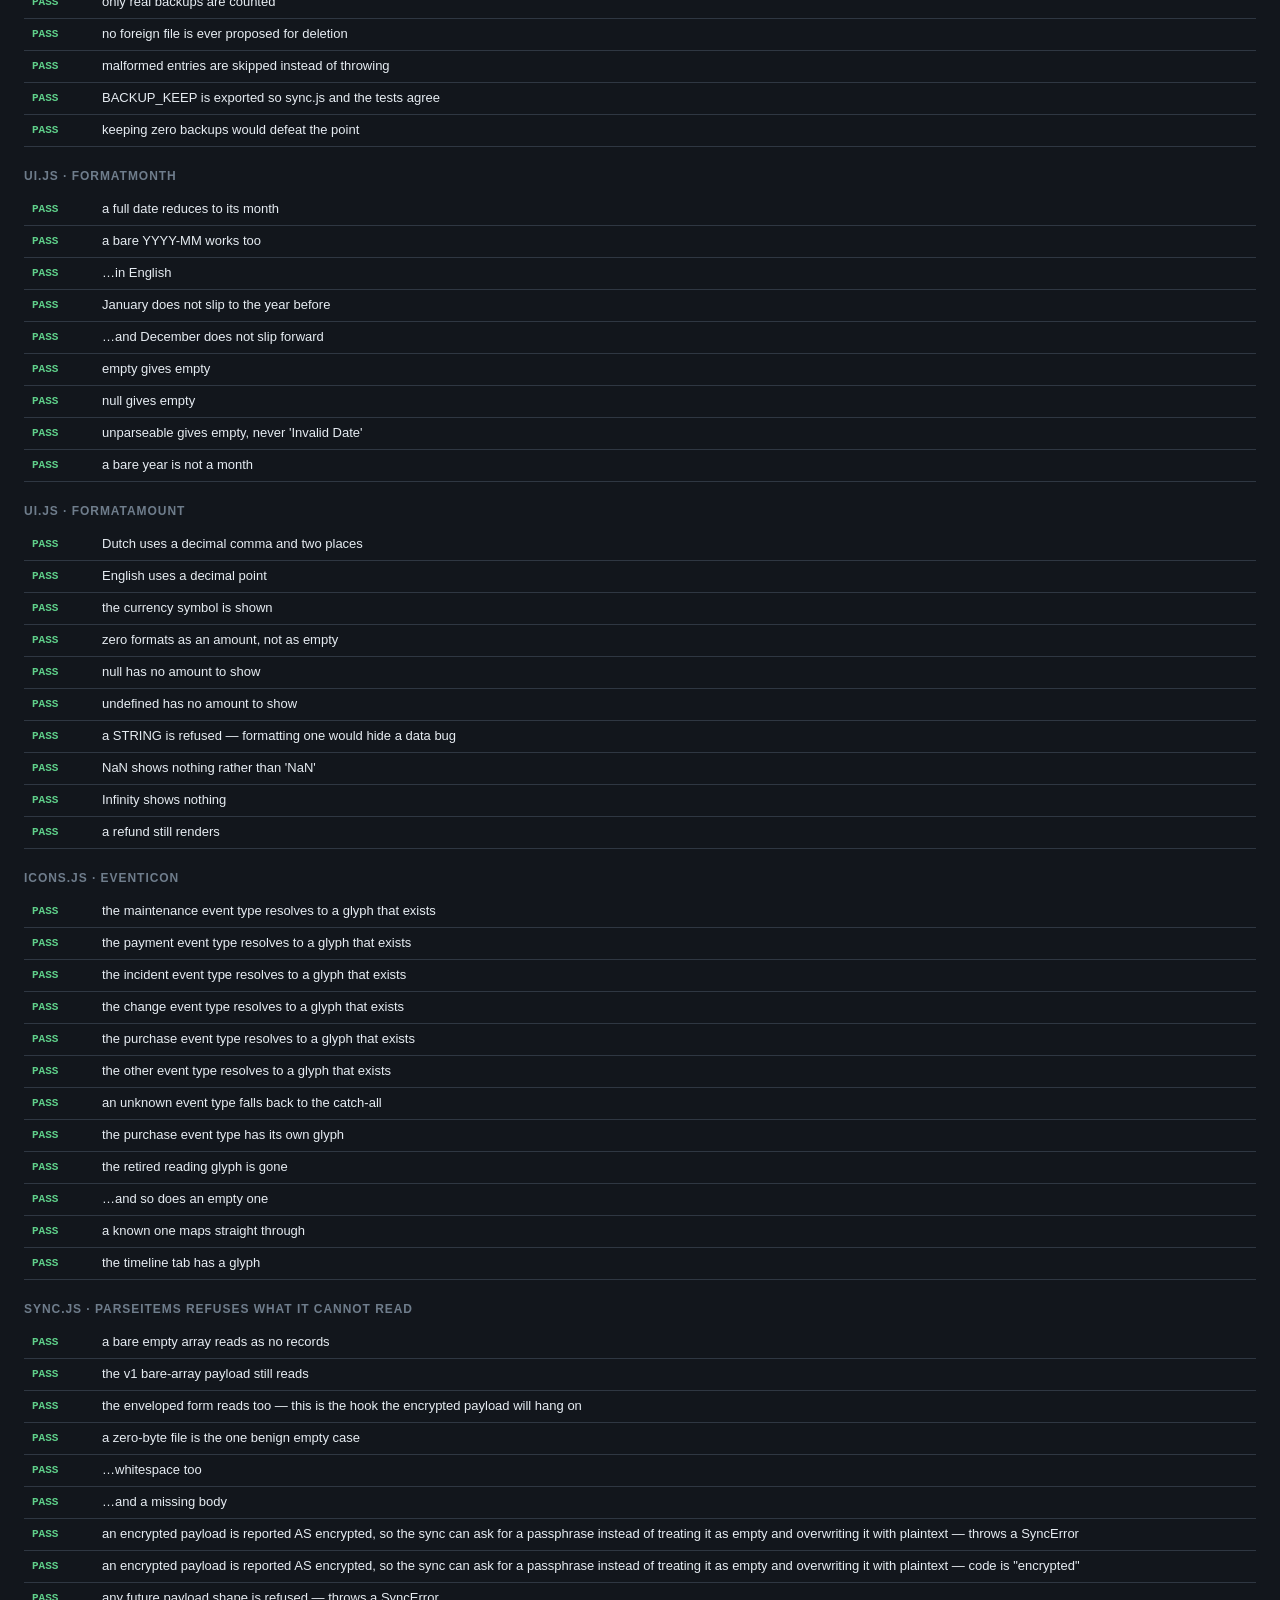
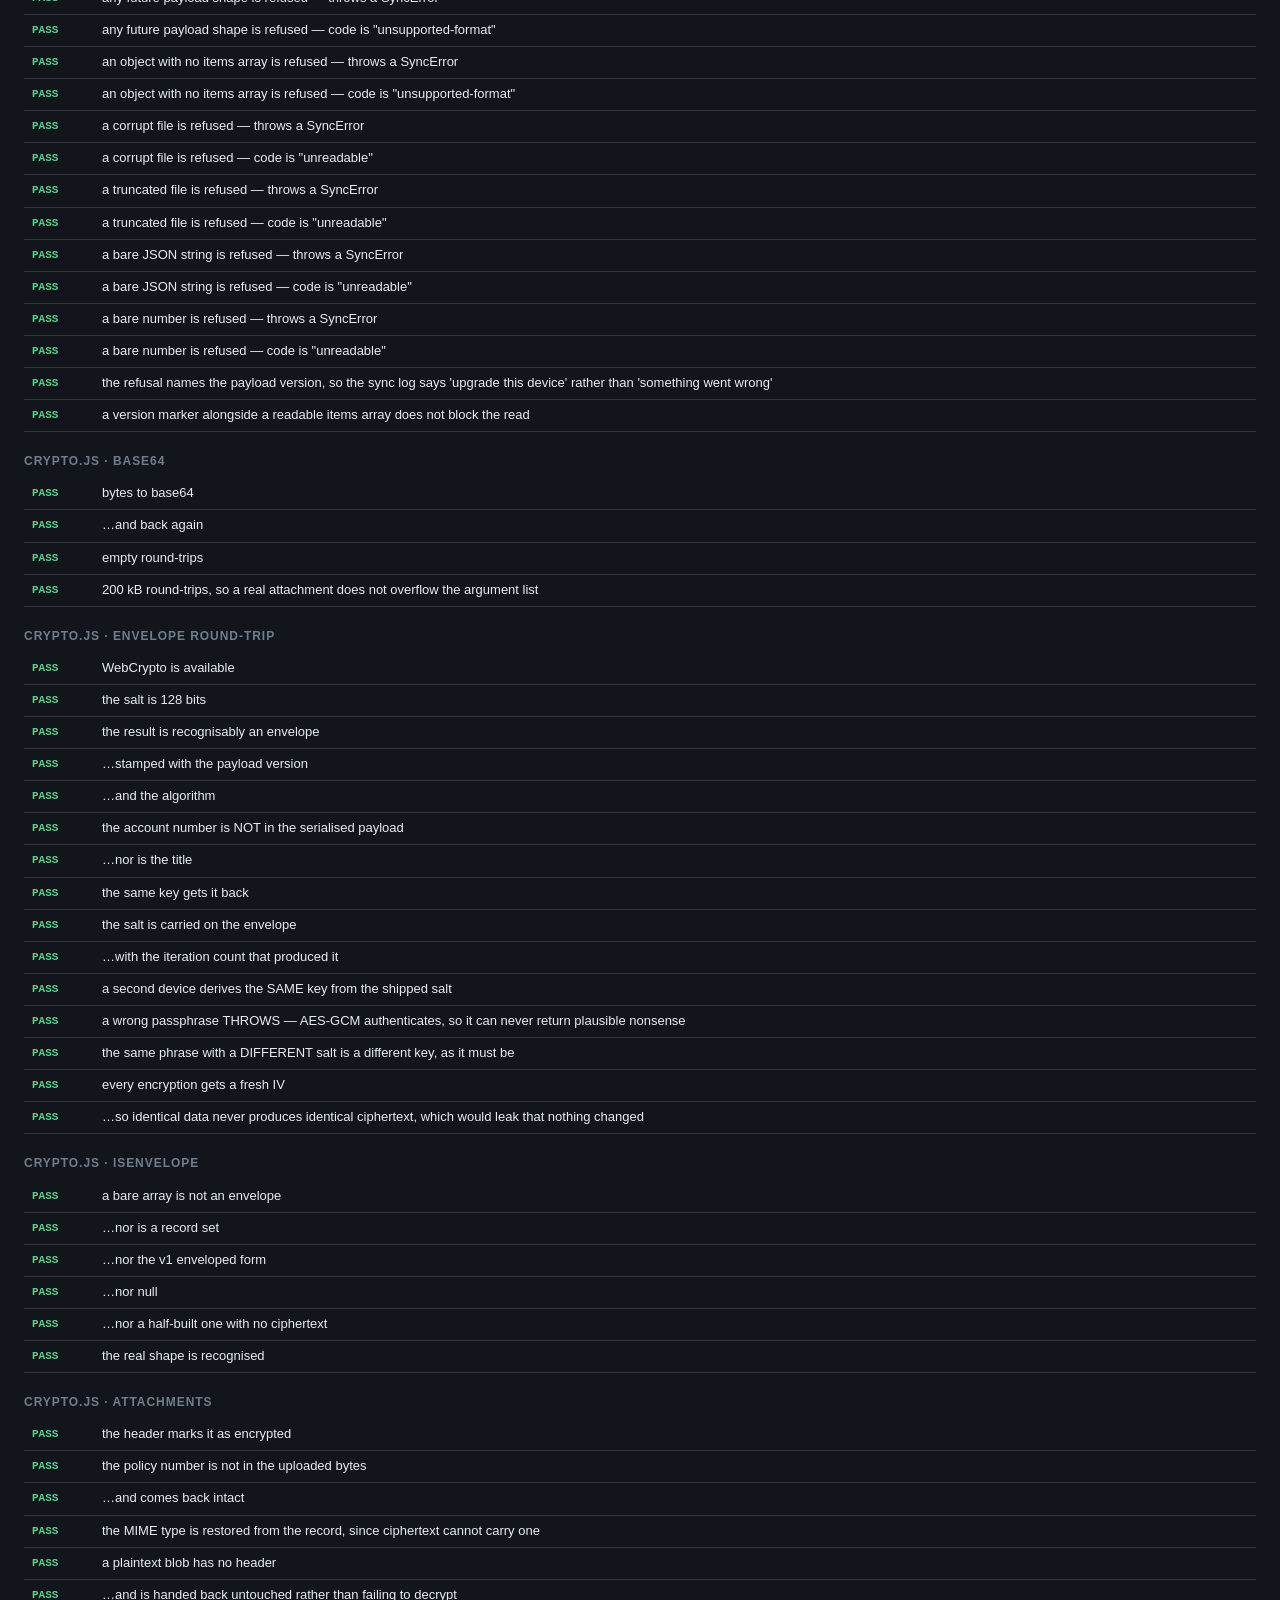
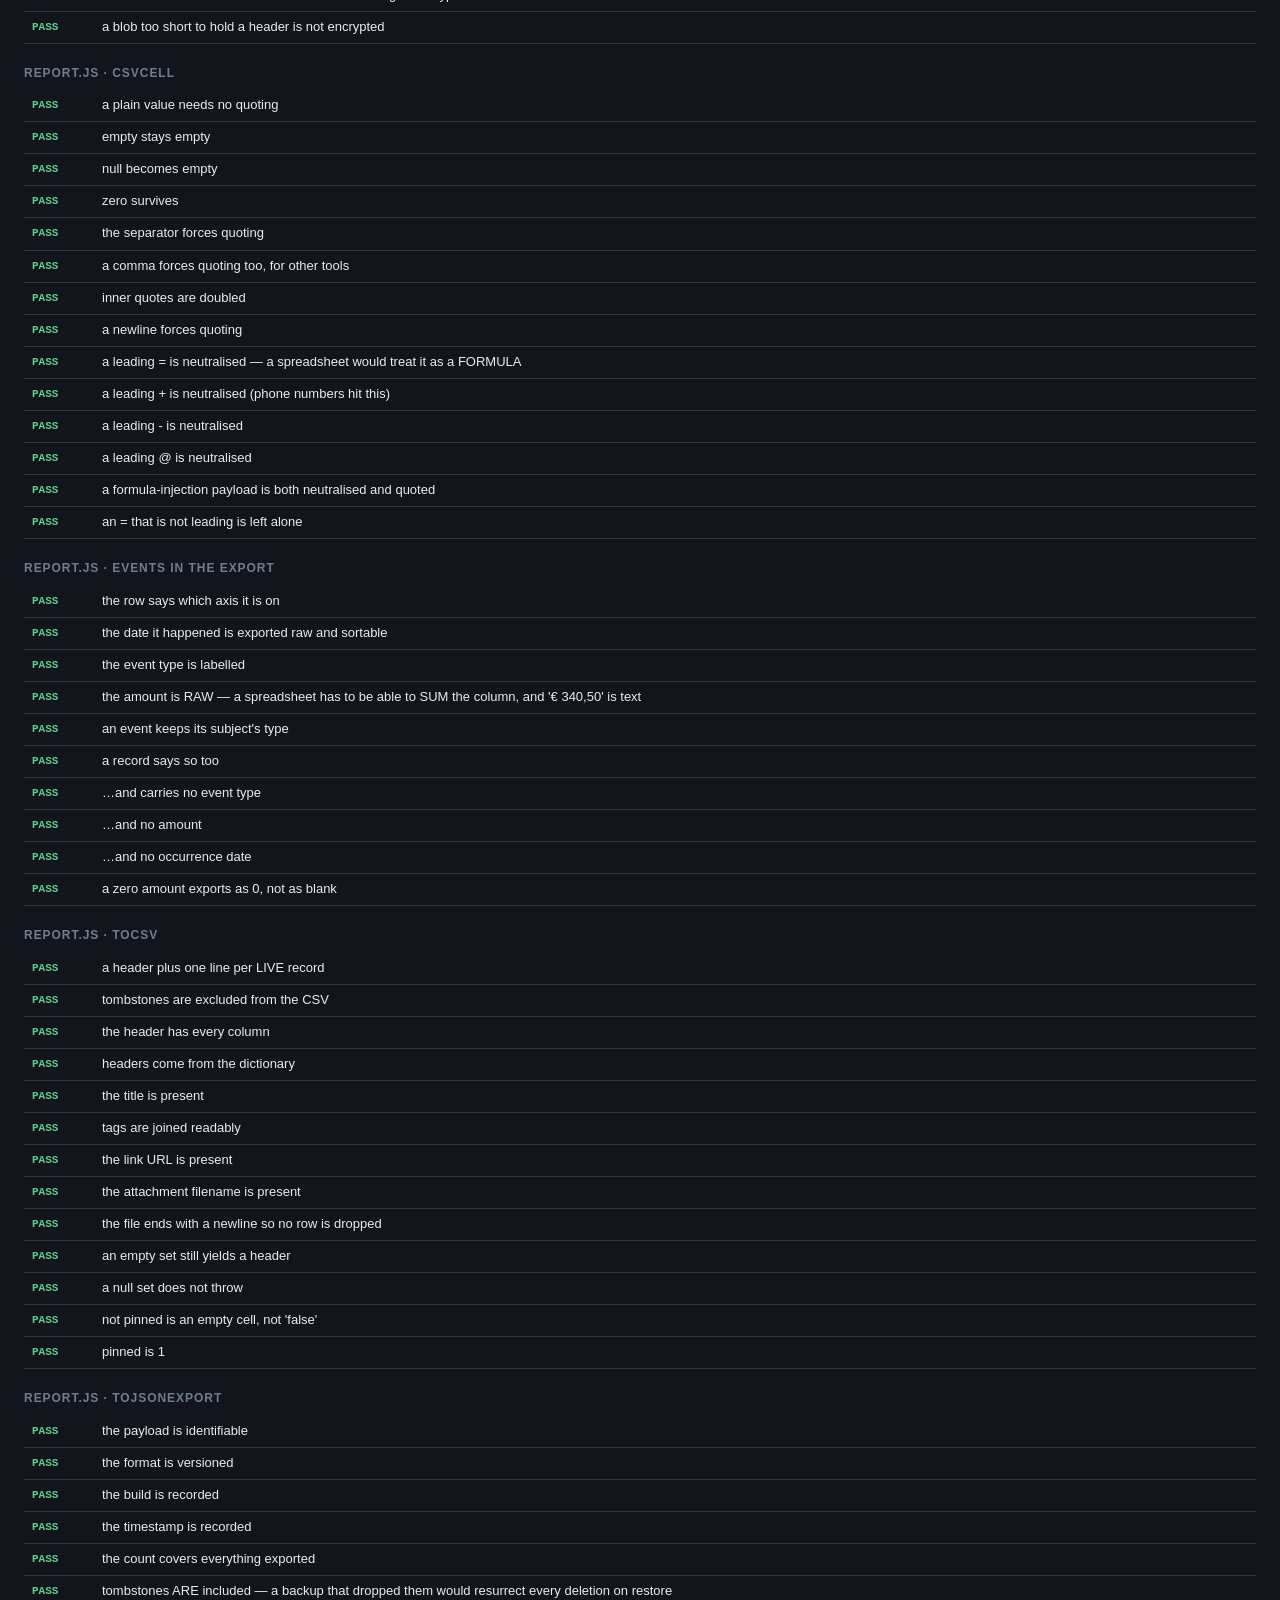
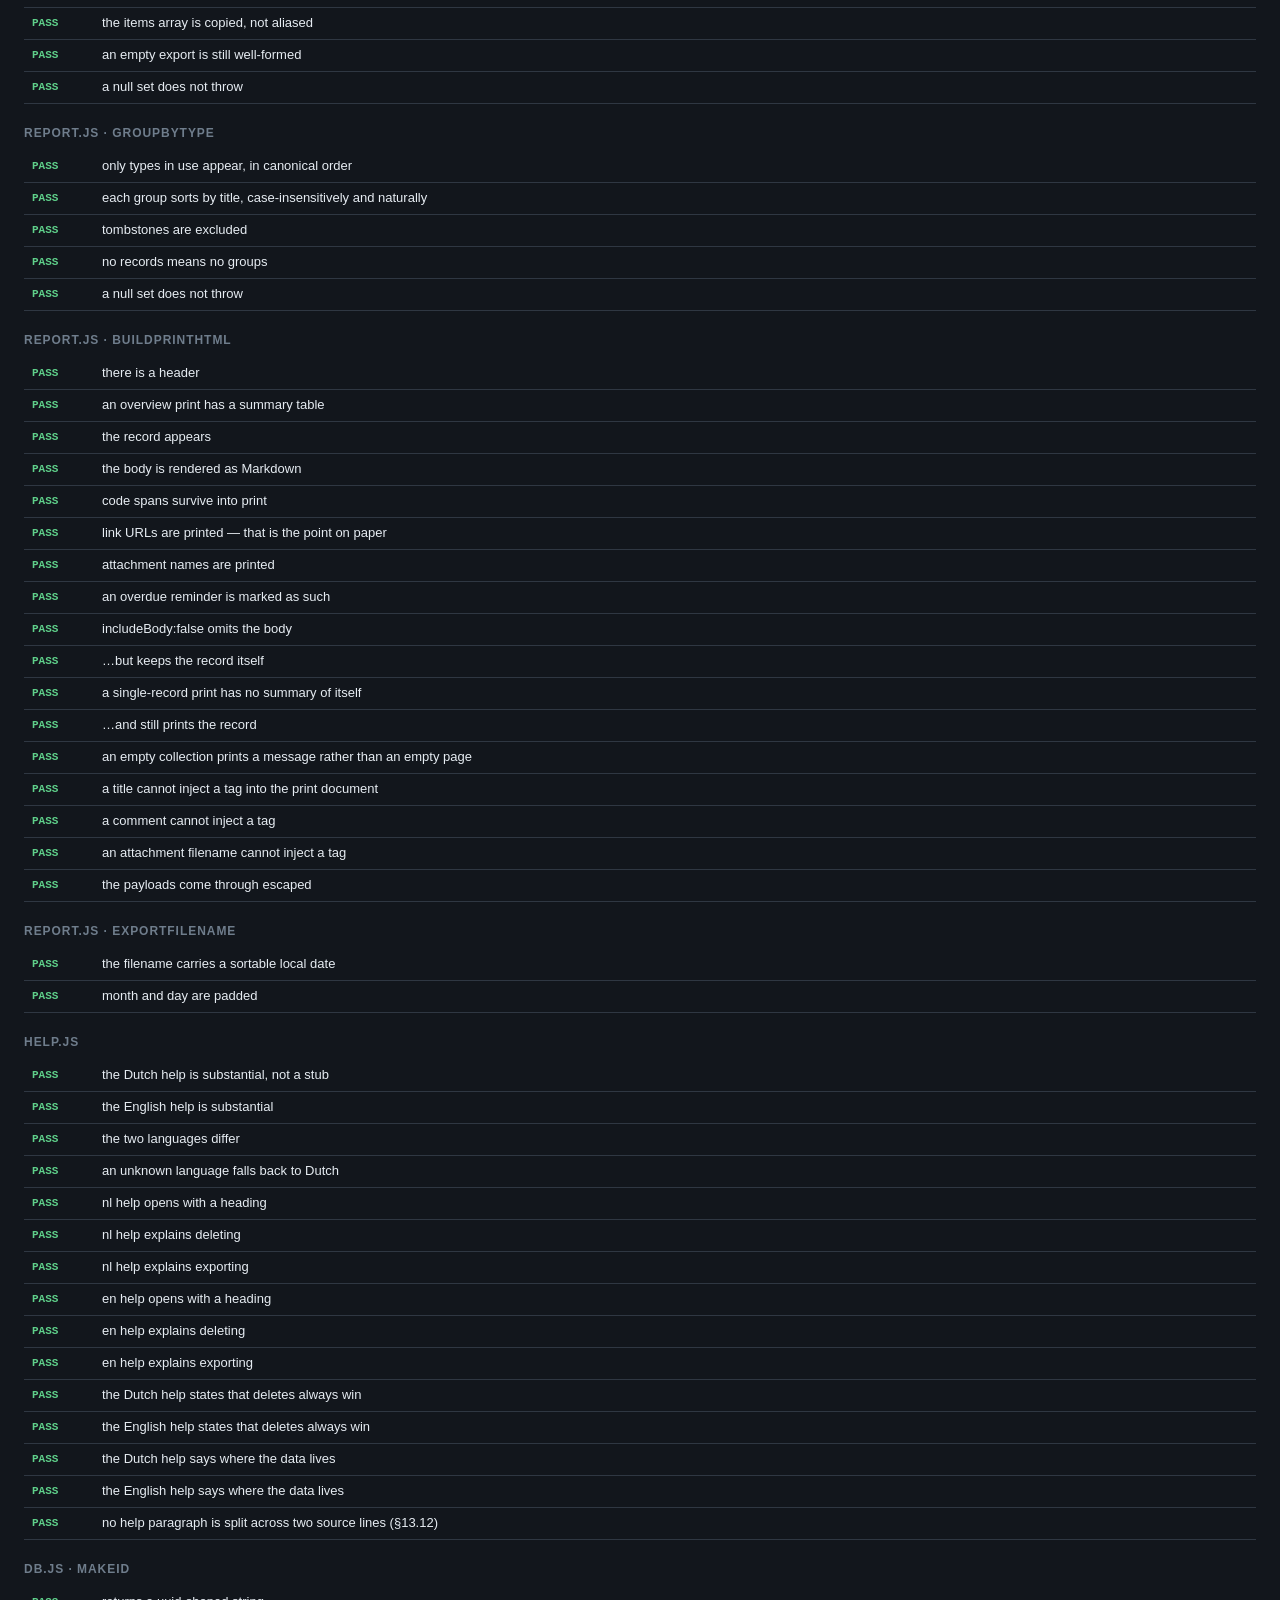
==== commit aeba43a9: "Tier 1: collapse the record form, export reminders, rebuild insights Three fixes from the review, in" ====
--- a/tests.html
+++ b/tests.html
@@ -44,6 +44,7 @@
   exportFilename, CSV_COLUMNS, CSV_SEPARATOR,
 } from "./report.js";
 import { helpText } from "./help.js";
+import { buildIcs, icsCount, icsText, icsDate, icsRrule } from "./calendar.js";
 import { parseItems, SyncError } from "./sync.js";
 import {
   deriveKey, makeSalt, encryptPayload, decryptPayload, isEnvelope, envelopeKdf,
@@ -61,6 +62,7 @@
   KINDS, DEFAULT_KIND, normalizeKind, EVENT_TYPES, DEFAULT_EVENT_TYPE, normalizeEventType,
   RECURRENCE_UNITS, normalizeRecurrence, normalizeAmount,
   nextOccurrence, completeReminder, dueNotification,
+  computeSpend, computeIncidents, computeUpcoming,
   versionKey, versionKeyRange, VERSION_KEEP, STORE_VERSIONS,
   diffRecords, applyVersion, DIFFABLE_FIELDS, getVersions, clearVersions,
   normalizeSearchText, buildHaystack, stripTrackingParams, normalizeUrl,
@@ -2241,6 +2243,146 @@
   assertEqual(plan.total, 5, "all five are counted");
   assertEqual(plan.titles.length, 3, "…but only three are named — a notification is not a list view");
 }
+
+group("db.js · computeSpend");
+
+{
+  const boiler = fx({ id: "b", type: "devices", title: "CV-ketel" });
+  const roof = fx({ id: "r", type: "utilities", title: "Verzekering" });
+  const items = [
+    boiler, roof,
+    fx({ id:"e1", kind:"event", occurredAt:"2026-03-12", amount:129, linkedIds:["b"] }),
+    fx({ id:"e2", kind:"event", occurredAt:"2026-04-01", amount:89.5, linkedIds:["b"] }),
+    fx({ id:"e3", kind:"event", occurredAt:"2026-06-01", amount:340.5, linkedIds:["r"] }),
+    fx({ id:"e4", kind:"event", occurredAt:"2025-06-01", amount:1000, linkedIds:["b"] }),
+    fx({ id:"e5", kind:"event", occurredAt:"2026-05-01", linkedIds:["b"] }),
+  ];
+  const year = computeSpend(items, { from: "2026-01-01", to: "2026-12-31" });
+  assertEqual(year.total, 559, "only amounts inside the window are counted");
+  assertEqual(year.count, 3, "…and an event with no amount is not one of them");
+  assertDeepEqual(year.bySubject.map((s) => [s.title, s.amount]),
+    [["Verzekering", 340.5], ["CV-ketel", 218.5]],
+    "attributed to the subject, biggest first — that is what turns a number into an argument");
+
+  assertEqual(computeSpend(items).total, 1559, "no window means everything ever spent");
+  assertEqual(computeSpend(items, { from: "2027-01-01" }).total, 0, "a window with nothing in it is zero");
+}
+{
+  // occurredAt, not createdAt: entering last year's invoice today must book it
+  // to last year.
+  const late = fx({ id: "e", kind: "event", occurredAt: "2025-02-01", amount: 50,
+                    createdAt: "2026-08-06T00:00:00.000Z" });
+  assertEqual(computeSpend([late], { from: "2026-01-01" }).total, 0,
+    "an invoice entered late is booked to when it HAPPENED");
+}
+{
+  const orphan = fx({ id: "e", kind: "event", occurredAt: "2026-03-01", amount: 75, linkedIds: [] });
+  const spend = computeSpend([orphan]);
+  assertEqual(spend.total, 75, "an event with no subject still counts towards the total");
+  assertDeepEqual(spend.bySubject, [],
+    "…but is attributed to nothing, rather than to an invented bucket");
+}
+{
+  const dead = fx({ id: "d", kind: "event", occurredAt: "2026-03-01", amount: 10,
+                    deletedAt: "2026-03-02T00:00:00.000Z" });
+  assertEqual(computeSpend([dead]).total, 0, "a deleted event costs nothing");
+}
+assertEqual(computeSpend(null).total, 0, "a null set does not throw");
+
+group("db.js · computeIncidents");
+
+{
+  const router = fx({ id: "r", type: "configuration", title: "Router" });
+  const boiler = fx({ id: "b", type: "devices", title: "CV-ketel" });
+  const items = [
+    router, boiler,
+    fx({ id:"i1", kind:"event", eventType:"incident", occurredAt:"2026-01-05", linkedIds:["r"] }),
+    fx({ id:"i2", kind:"event", eventType:"incident", occurredAt:"2026-03-05", linkedIds:["r"] }),
+    fx({ id:"i3", kind:"event", eventType:"incident", occurredAt:"2026-04-05", linkedIds:["b"] }),
+    fx({ id:"m1", kind:"event", eventType:"maintenance", occurredAt:"2026-05-05", linkedIds:["b"] }),
+    fx({ id:"m2", kind:"event", eventType:"maintenance", occurredAt:"2026-06-05", linkedIds:["b"] }),
+  ];
+  const out = computeIncidents(items);
+  assertDeepEqual(out.map((i) => [i.title, i.count]), [["Router", 2], ["CV-ketel", 1]],
+    "incidents ONLY — three maintenance visits must not read as three failures");
+  assertEqual(out[0].last, "2026-03-05", "the most recent failure is carried, for context");
+}
+assertDeepEqual(computeIncidents([]), [], "nothing broken, nothing listed");
+
+group("db.js · computeUpcoming");
+
+{
+  const items = [
+    fx({ id:"late", title:"Schoorsteen", reminderAt:"2026-07-01" }),
+    fx({ id:"soon", title:"Verzekering", reminderAt:"2026-08-20" }),
+    fx({ id:"far", title:"APK", reminderAt:"2027-06-01" }),
+    fx({ id:"none", title:"Router" }),
+    fx({ id:"ev", kind:"event", title:"Gebeurtenis", reminderAt:"2026-08-10" }),
+  ];
+  const out = computeUpcoming(items, "2026-08-06", 90);
+  assertDeepEqual(out.map((i) => i.id), ["late", "soon"],
+    "overdue is INCLUDED and comes first — hiding it is how a planner stops mentioning what matters");
+  assertTrue(!out.some((i) => i.id === "far"), "beyond the window is out");
+  assertTrue(!out.some((i) => i.id === "ev"), "an event is not upcoming; it already happened");
+}
+
+// ═══════════════════════════════════════════════════════════════════════════
+// calendar.js — reminders as iCalendar (§8)
+// ═══════════════════════════════════════════════════════════════════════════
+group("calendar.js · escaping and dates");
+
+assertEqual(icsText("a;b"), "a\\;b", "a semicolon is escaped");
+assertEqual(icsText("a,b"), "a\\,b", "a comma is escaped");
+assertEqual(icsText("a\nb"), "a\\nb", "a newline becomes the literal escape");
+assertEqual(icsText("a\\b"), "a\\\\b",
+  "a backslash is escaped FIRST, or it would double-escape everything after it");
+assertEqual(icsDate("2026-09-15"), "20260915", "dates lose their dashes");
+assertEqual(icsDate("nonsense"), "", "unparseable gives empty");
+
+assertEqual(icsRrule({ every: "year", interval: 1 }), "RRULE:FREQ=YEARLY", "yearly needs no interval");
+assertEqual(icsRrule({ every: "year", interval: 2 }), "RRULE:FREQ=YEARLY;INTERVAL=2", "…but two years does");
+assertEqual(icsRrule({ every: "quarter", interval: 1 }), "RRULE:FREQ=MONTHLY;INTERVAL=3",
+  "a quarter is not an iCalendar unit, so it becomes three months — which is what it is");
+assertEqual(icsRrule({ every: "quarter", interval: 2 }), "RRULE:FREQ=MONTHLY;INTERVAL=6", "…and two quarters six");
+assertEqual(icsRrule(null), "", "no rule, no RRULE");
+assertEqual(icsRrule({ every: "fortnight" }), "", "an unknown unit produces nothing rather than a wrong rule");
+
+group("calendar.js · buildIcs");
+
+{
+  const items = [
+    fx({ id:"a", title:"CV-ketel onderhoud", reminderAt:"2026-09-15",
+         reminderType:"Jaarlijks onderhoud", recurrence:{ every:"year", interval:1 } }),
+    fx({ id:"b", title:"Geen herinnering" }),
+    fx({ id:"c", title:"Verwijderd", reminderAt:"2026-09-01", deletedAt:"2026-08-01T00:00:00.000Z" }),
+    fx({ id:"d", kind:"event", title:"Gebeurtenis", reminderAt:"2026-09-02" }),
+  ];
+  const ics = buildIcs(items, { now: new Date("2026-08-06T12:00:00Z") });
+
+  assertTrue(ics.startsWith("BEGIN:VCALENDAR"), "it is a calendar");
+  assertTrue(ics.trimEnd().endsWith("END:VCALENDAR"), "…and it is closed");
+  assertEqual((ics.match(/BEGIN:VEVENT/g) || []).length, 1,
+    "one event: no reminder, a tombstone and an event are all skipped");
+  assertTrue(ics.includes("UID:a@huisbeheer"),
+    "the UID is derived from the record id, so re-importing UPDATES rather than duplicating");
+  assertTrue(ics.includes("DTSTART;VALUE=DATE:20260915"), "all-day start");
+  assertTrue(ics.includes("DTEND;VALUE=DATE:20260916"),
+    "all-day events end EXCLUSIVE, so a one-day entry ends the next morning");
+  assertTrue(ics.includes("RRULE:FREQ=YEARLY"),
+    "the recurrence goes with it — that is what keeps the calendar reminding you without this app");
+  assertTrue(ics.includes("SUMMARY:CV-ketel onderhoud"), "the title is the summary");
+  assertTrue(ics.includes("BEGIN:VALARM"), "there is an alarm — a silent reminder is not a reminder");
+  assertTrue(ics.includes("\r\n"), "CRLF, which RFC 5545 requires and some calendars enforce");
+}
+{
+  const long = fx({ id:"a", reminderAt:"2026-09-15", title:"x".repeat(200) });
+  const ics = buildIcs([long]);
+  const tooLong = ics.split("\r\n").filter((line) => line.length > 75);
+  assertDeepEqual(tooLong, [], "every line is folded to 75 octets");
+}
+assertEqual(icsCount([fx({ id:"a", reminderAt:"2026-01-01" }), fx({ id:"b" })]), 1,
+  "the count matches what an export would contain");
+assertEqual(icsCount([]), 0, "nothing to export from nothing");
 
 group("db.js · weekStart / bucketItemsByWeek");
 
--- a/style.css
+++ b/style.css
@@ -2510,6 +2510,209 @@
 }
 
 /* ==========================================================================
+   12l. Collapsible detail panels
+   ========================================================================== */
+
+.detail__section--collapsible {
+  padding: 0;
+  overflow: hidden;
+}
+
+.panel__toggle {
+  display: flex;
+  align-items: center;
+  gap: var(--space-2);
+  width: 100%;
+  min-height: var(--tap);
+  padding: var(--space-3) var(--space-4);
+  border: 0;
+  background: none;
+  color: inherit;
+  text-align: left;
+  cursor: pointer;
+}
+
+.panel__toggle:hover {
+  background: var(--surface-raised);
+}
+
+.panel__toggle .panel__title {
+  margin: 0;
+  flex: 0 1 auto;
+}
+
+/* The summary is the whole point of a closed panel: it answers "is there
+   anything in here?" so the panel never has to be opened to find out. */
+.panel__summary {
+  flex: 1 1 auto;
+  min-width: 0;
+  color: var(--text-tertiary);
+  font-size: var(--step--1);
+  overflow: hidden;
+  text-overflow: ellipsis;
+  white-space: nowrap;
+}
+
+.panel__chevron {
+  display: grid;
+  place-items: center;
+  flex: 0 0 auto;
+  color: var(--text-secondary);
+  transition: transform 0.18s var(--ease);
+}
+
+.panel__toggle[aria-expanded="true"] .panel__chevron {
+  transform: rotate(180deg);
+}
+
+.panel__body {
+  display: flex;
+  flex-direction: column;
+  gap: var(--space-3);
+  padding: 0 var(--space-4) var(--space-4);
+}
+
+/* The reminder strip sits between header and body: the badge and "Done" are
+   glanceable and actionable without opening anything. */
+.detail__reminder-strip {
+  display: flex;
+  align-items: center;
+  gap: var(--space-3);
+  padding: 0 var(--space-4) var(--space-3);
+}
+
+.detail__reminder-strip .reminder {
+  flex: 1 1 auto;
+  min-width: 0;
+}
+
+.topbar__save {
+  margin-inline-end: var(--space-2);
+}
+
+@media (prefers-reduced-motion: reduce) {
+  .panel__chevron {
+    transition: none;
+  }
+}
+
+/* ==========================================================================
+   12m. Insights — upcoming, spend, incidents
+   ========================================================================== */
+
+.upcoming,
+.breakdown {
+  display: flex;
+  flex-direction: column;
+  gap: var(--space-2);
+}
+
+.upcoming__row,
+.breakdown__row {
+  display: flex;
+  align-items: center;
+  gap: var(--space-3);
+  width: 100%;
+  padding: var(--space-2) var(--space-3);
+  border: 1px solid var(--border);
+  border-radius: var(--radius-sm);
+  background: var(--bg);
+  color: inherit;
+  text-align: left;
+  cursor: pointer;
+}
+
+.upcoming__row:hover,
+.breakdown__row:hover {
+  background: var(--surface-raised);
+}
+
+.upcoming__icon,
+.breakdown__label svg {
+  flex: 0 0 auto;
+}
+
+.upcoming__text,
+.breakdown__label {
+  flex: 1 1 auto;
+  min-width: 0;
+  display: flex;
+  align-items: center;
+  gap: var(--space-2);
+  color: var(--text);
+  overflow: hidden;
+  text-overflow: ellipsis;
+  white-space: nowrap;
+}
+
+/* The NAME takes the slack, not the bar. A truncated "CV-ketel Rem" is a row
+   you cannot identify, while a bar 30px shorter still reads fine. */
+.breakdown__label {
+  flex: 1 1 auto;
+}
+
+.breakdown__track {
+  flex: 0 1 32%;
+  min-width: 48px;
+  max-width: 140px;
+  height: 8px;
+  border-radius: 999px;
+  background: var(--tag-bg);
+  overflow: hidden;
+}
+
+.breakdown__fill {
+  display: block;
+  height: 100%;
+  border-radius: 999px;
+}
+
+/* Tabular figures so a column of amounts lines up on the decimal. */
+.breakdown__value {
+  flex: 0 0 auto;
+  font-variant-numeric: tabular-nums;
+  font-weight: 600;
+  font-size: var(--step--1);
+}
+
+/* On a phone a name, a bar and "€ 363,50" cannot share one line without the
+   name losing — and a row you cannot identify is worthless, while a bar on its
+   own line reads perfectly. So the bar moves down rather than the name
+   shrinking. Both facts survive; only the layout gives way. */
+@media (max-width: 460px) {
+  .breakdown__row {
+    display: grid;
+    grid-template-columns: 1fr auto;
+    gap: var(--space-1) var(--space-2);
+  }
+
+  .breakdown__label {
+    grid-column: 1;
+    flex: 0 1 auto;
+  }
+
+  .breakdown__value {
+    grid-column: 2;
+    grid-row: 1;
+  }
+
+  .breakdown__track {
+    grid-column: 1 / -1;
+    max-width: none;
+    flex: none;
+  }
+}
+
+.tile--accent {
+  border-color: var(--accent);
+}
+
+.tile--accent .tile__value {
+  color: var(--accent);
+  font-size: var(--step-2);
+}
+
+/* ==========================================================================
    13. Print — the app chrome disappears; #print-root becomes the document
    ========================================================================== */
 
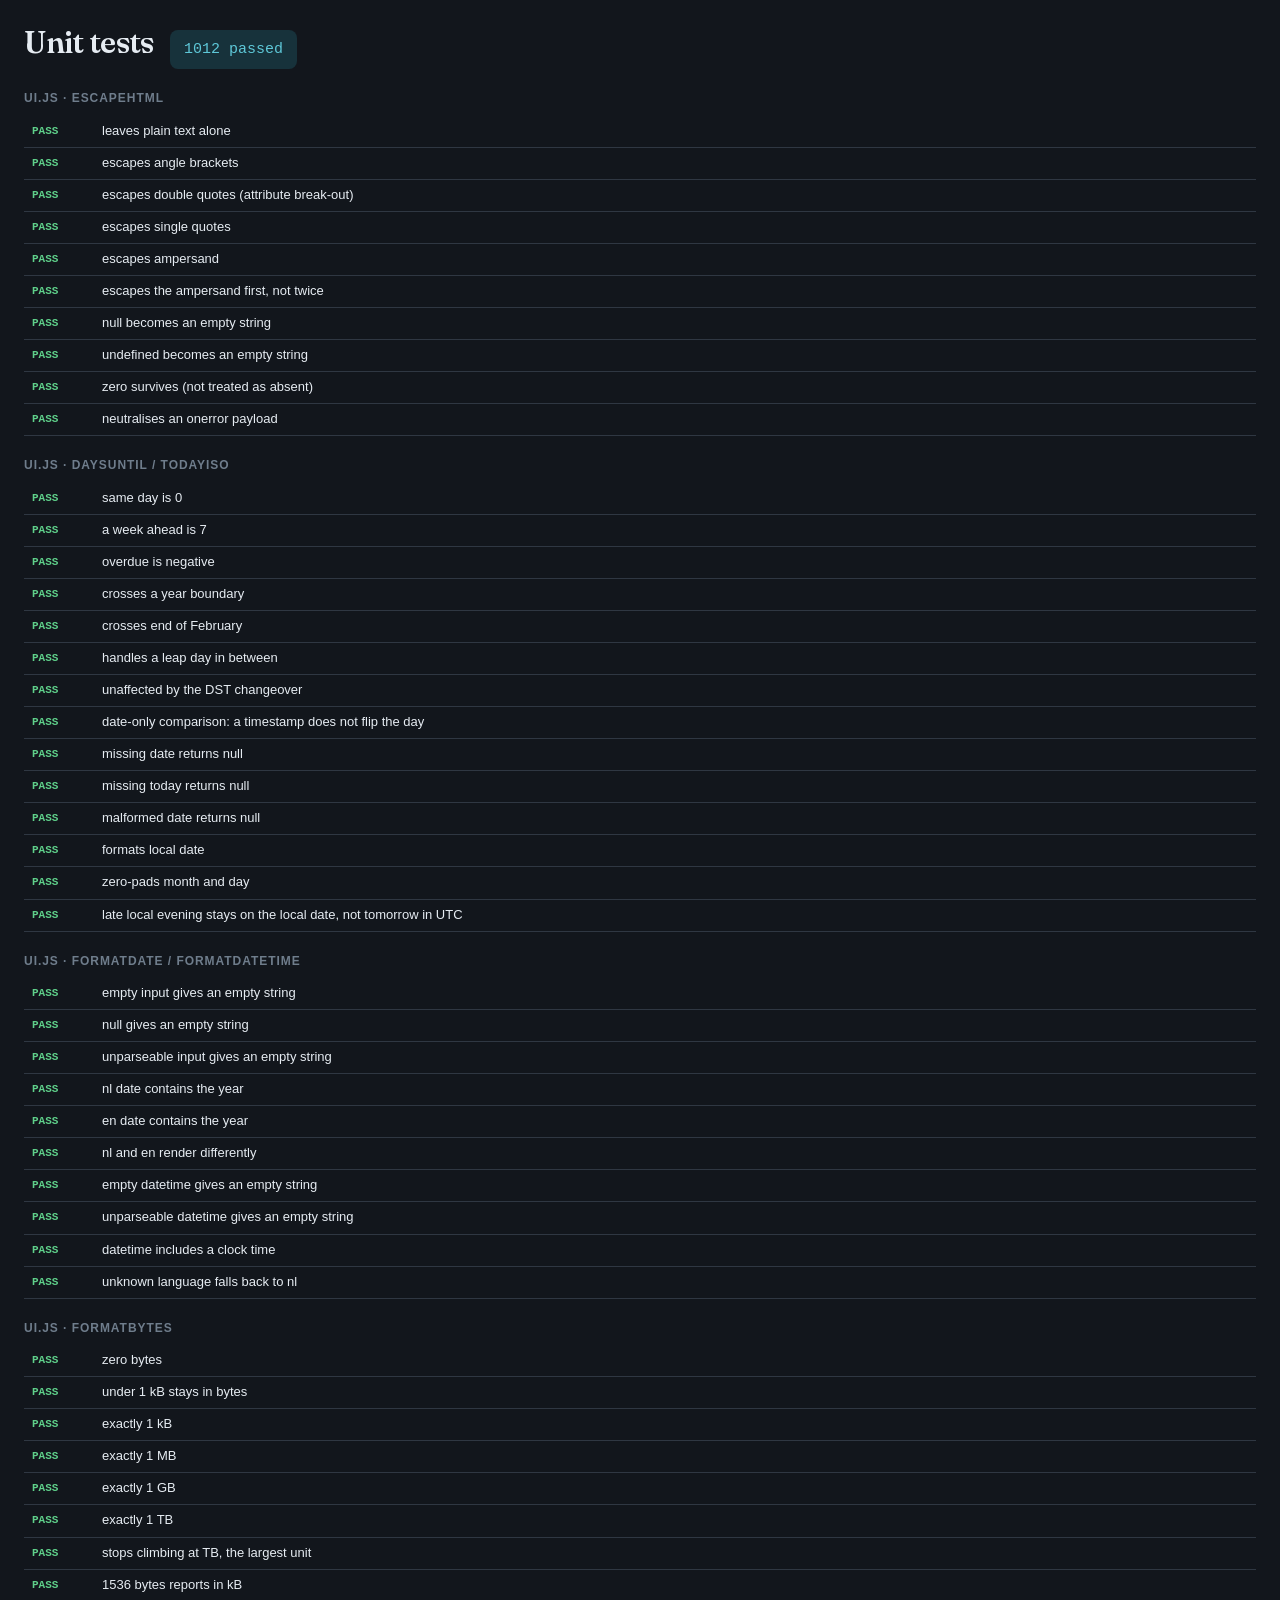
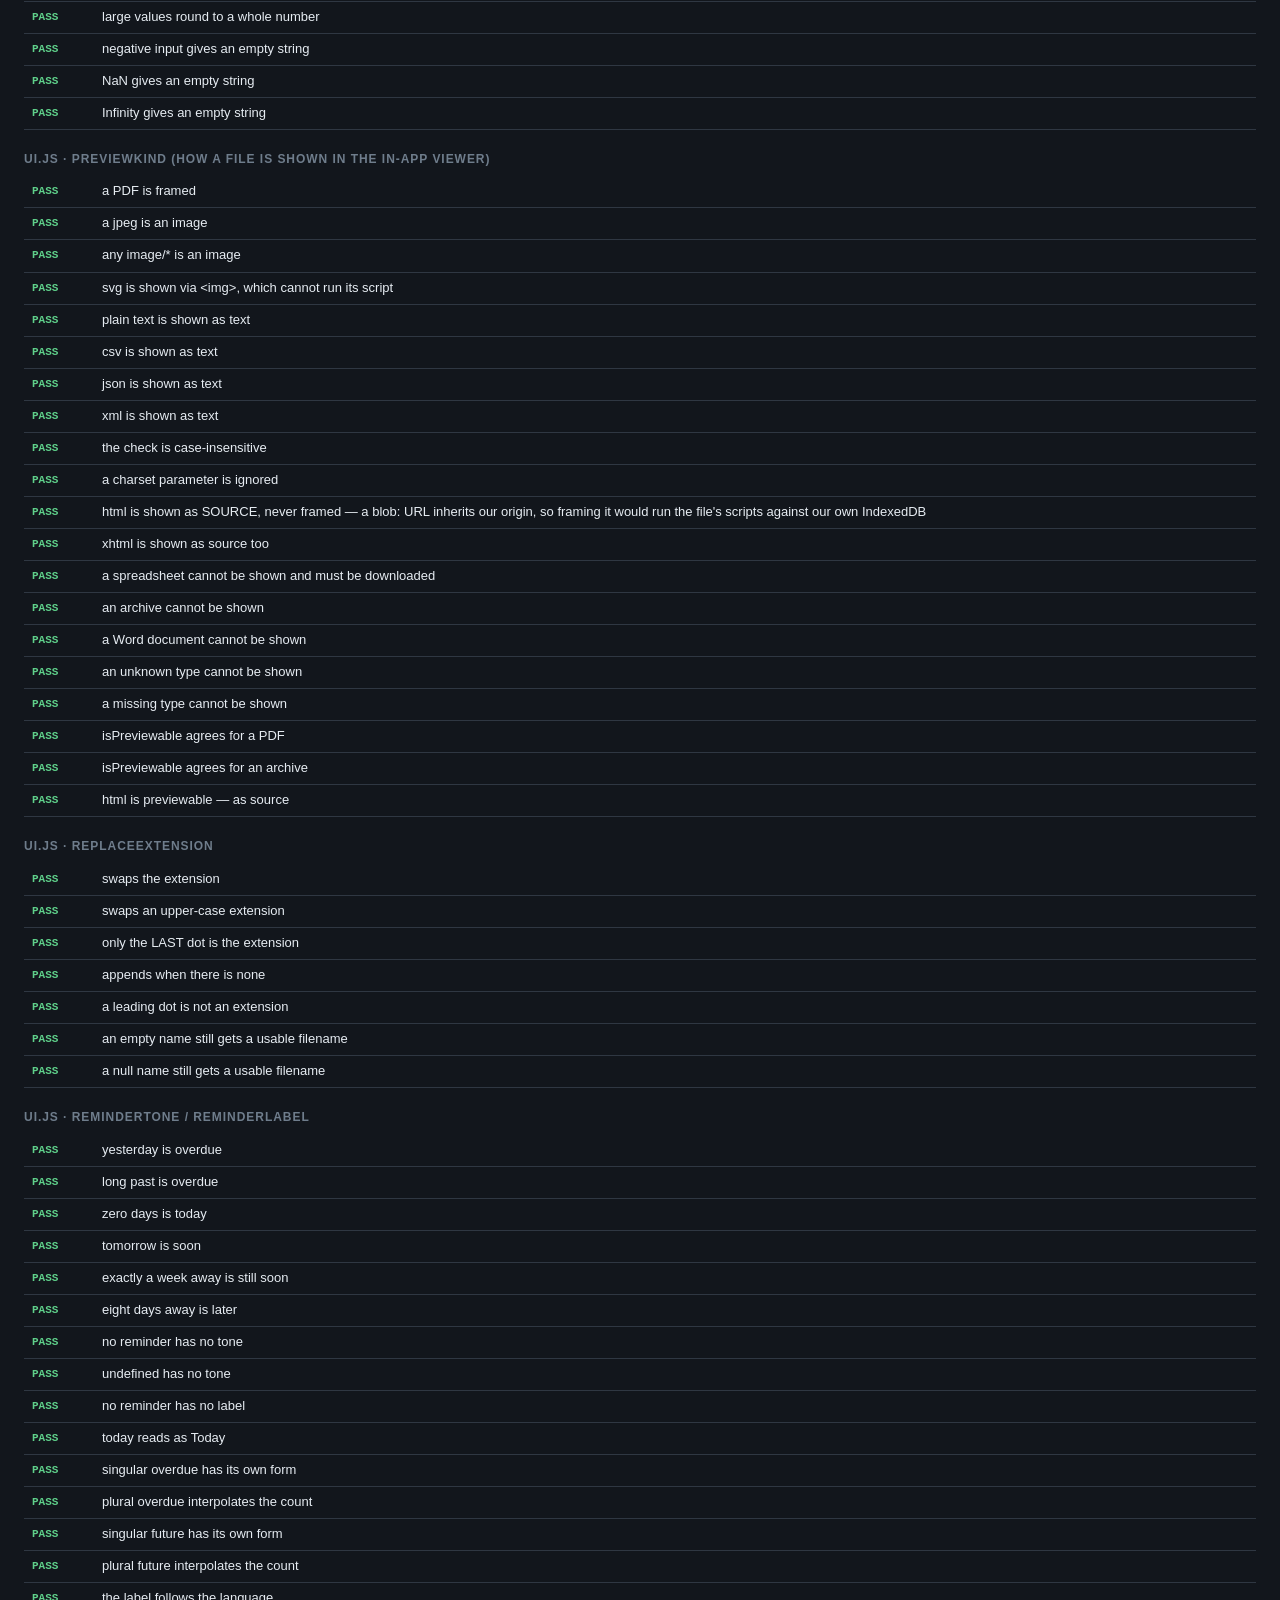
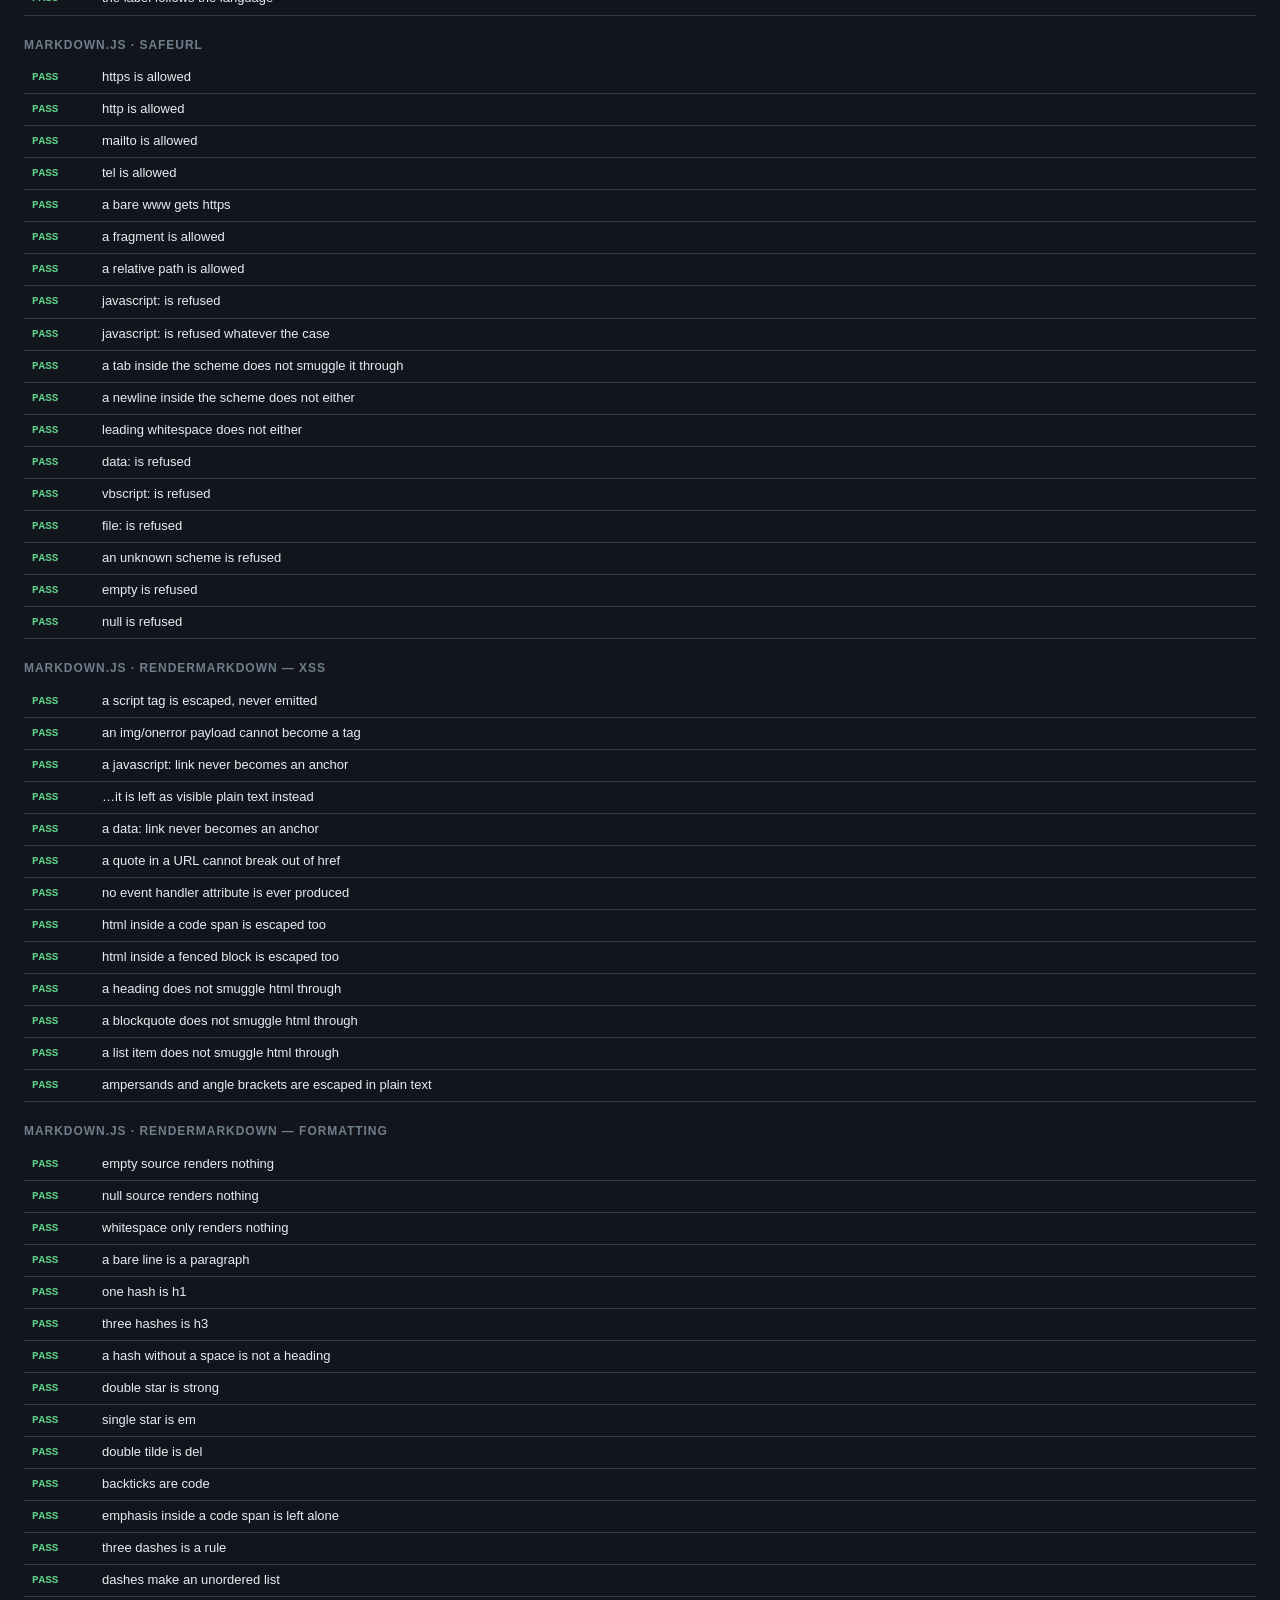
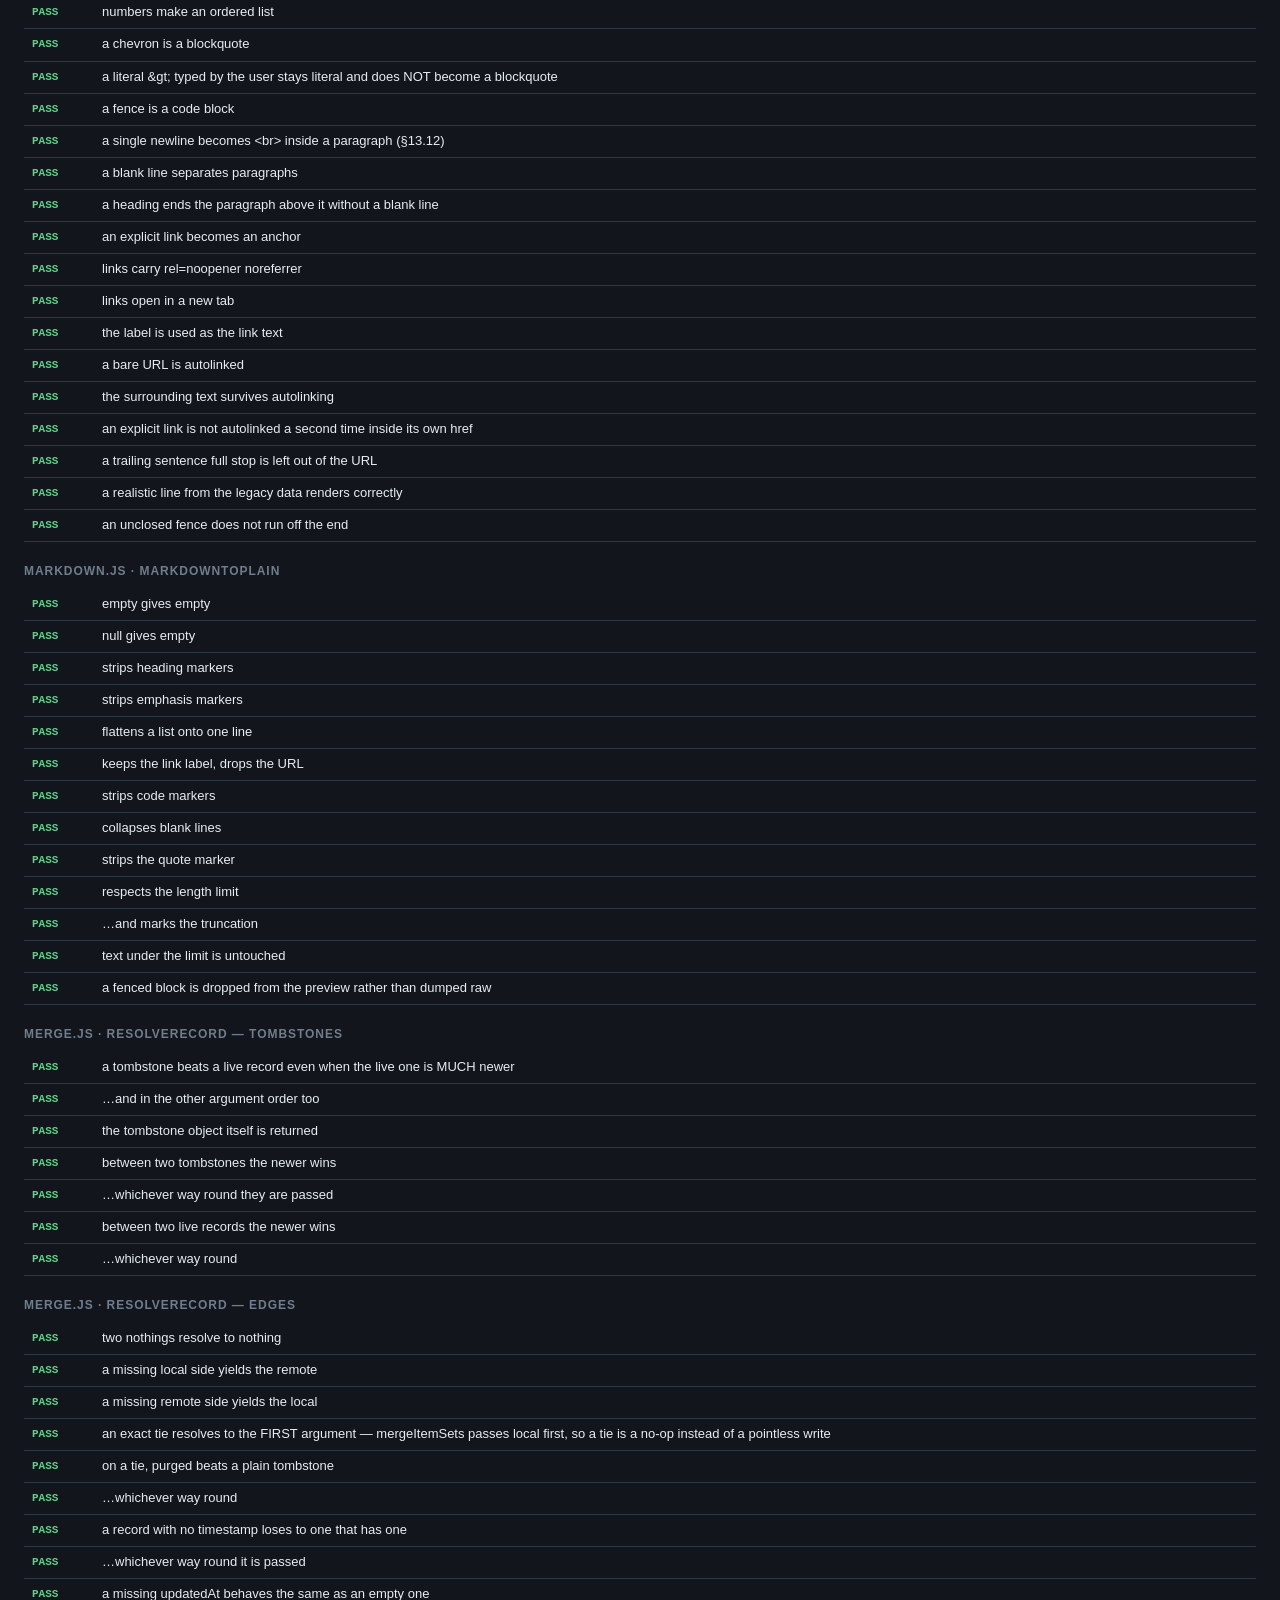
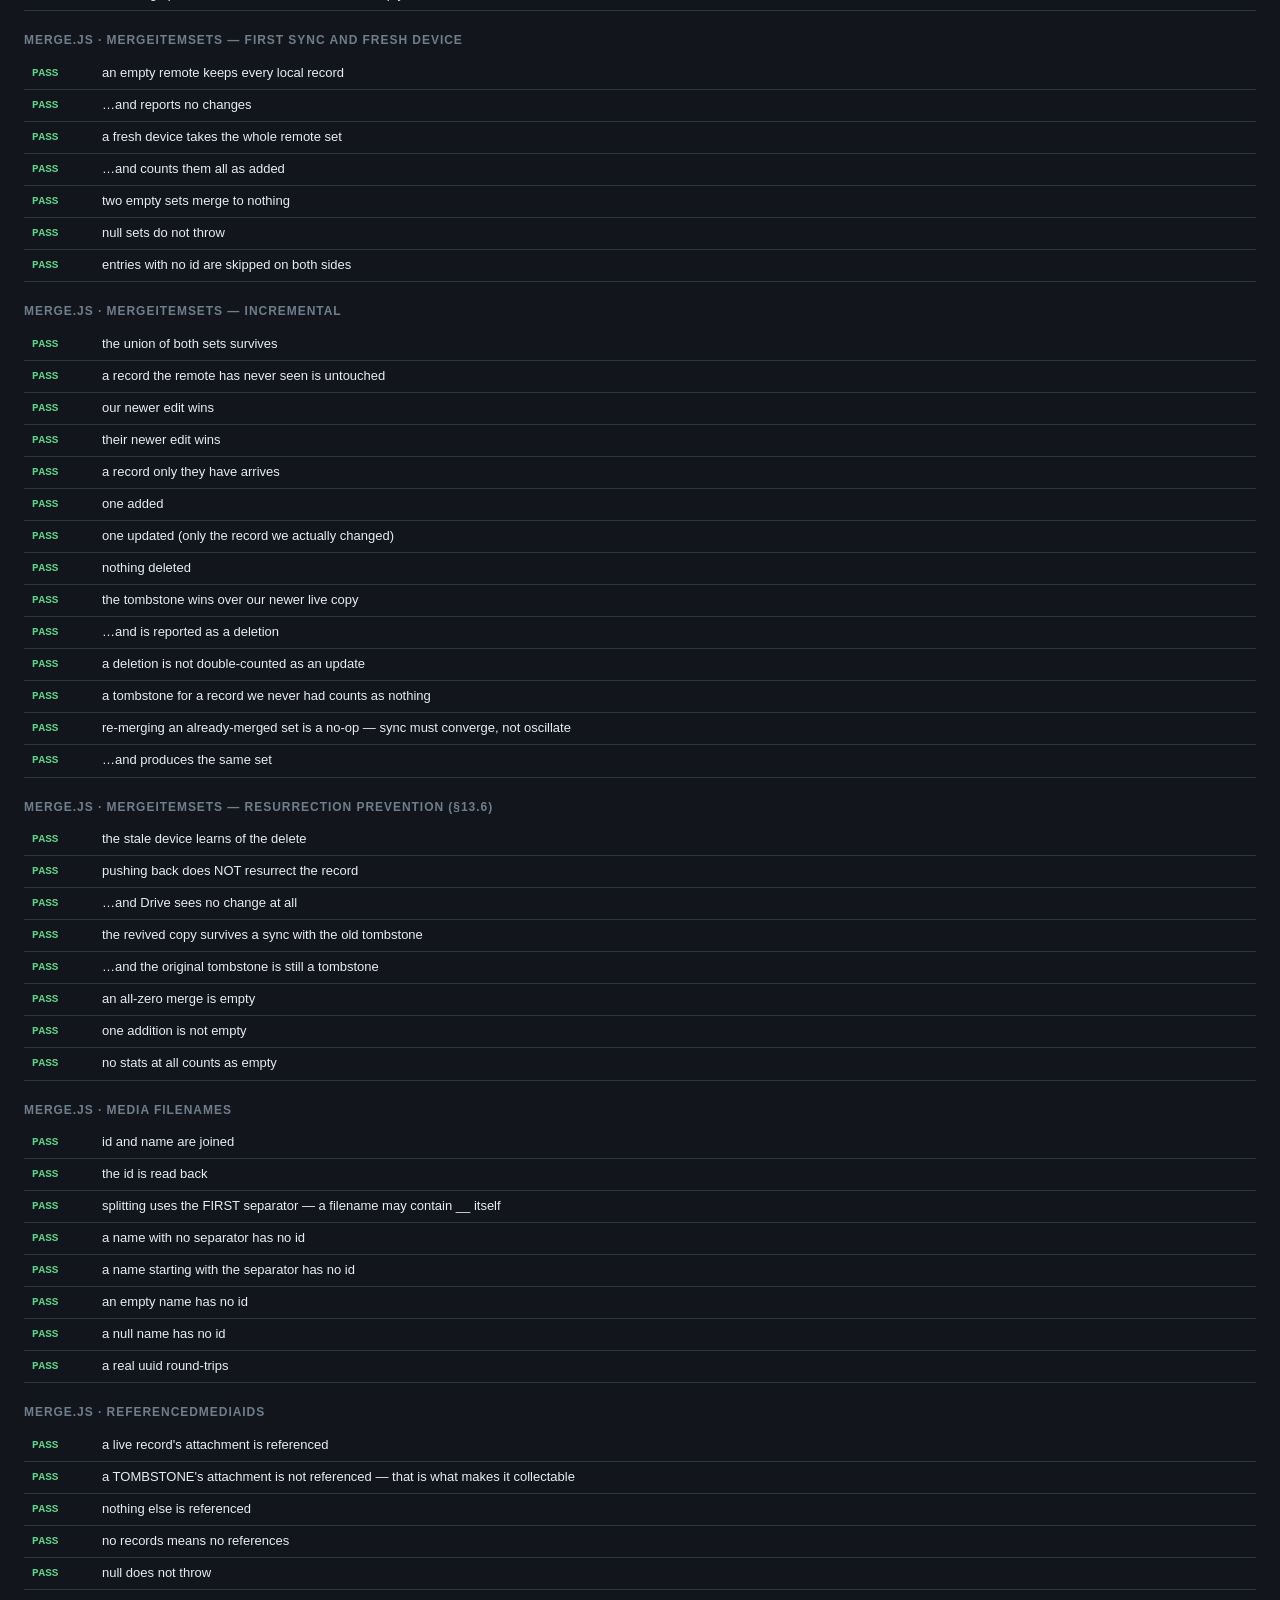
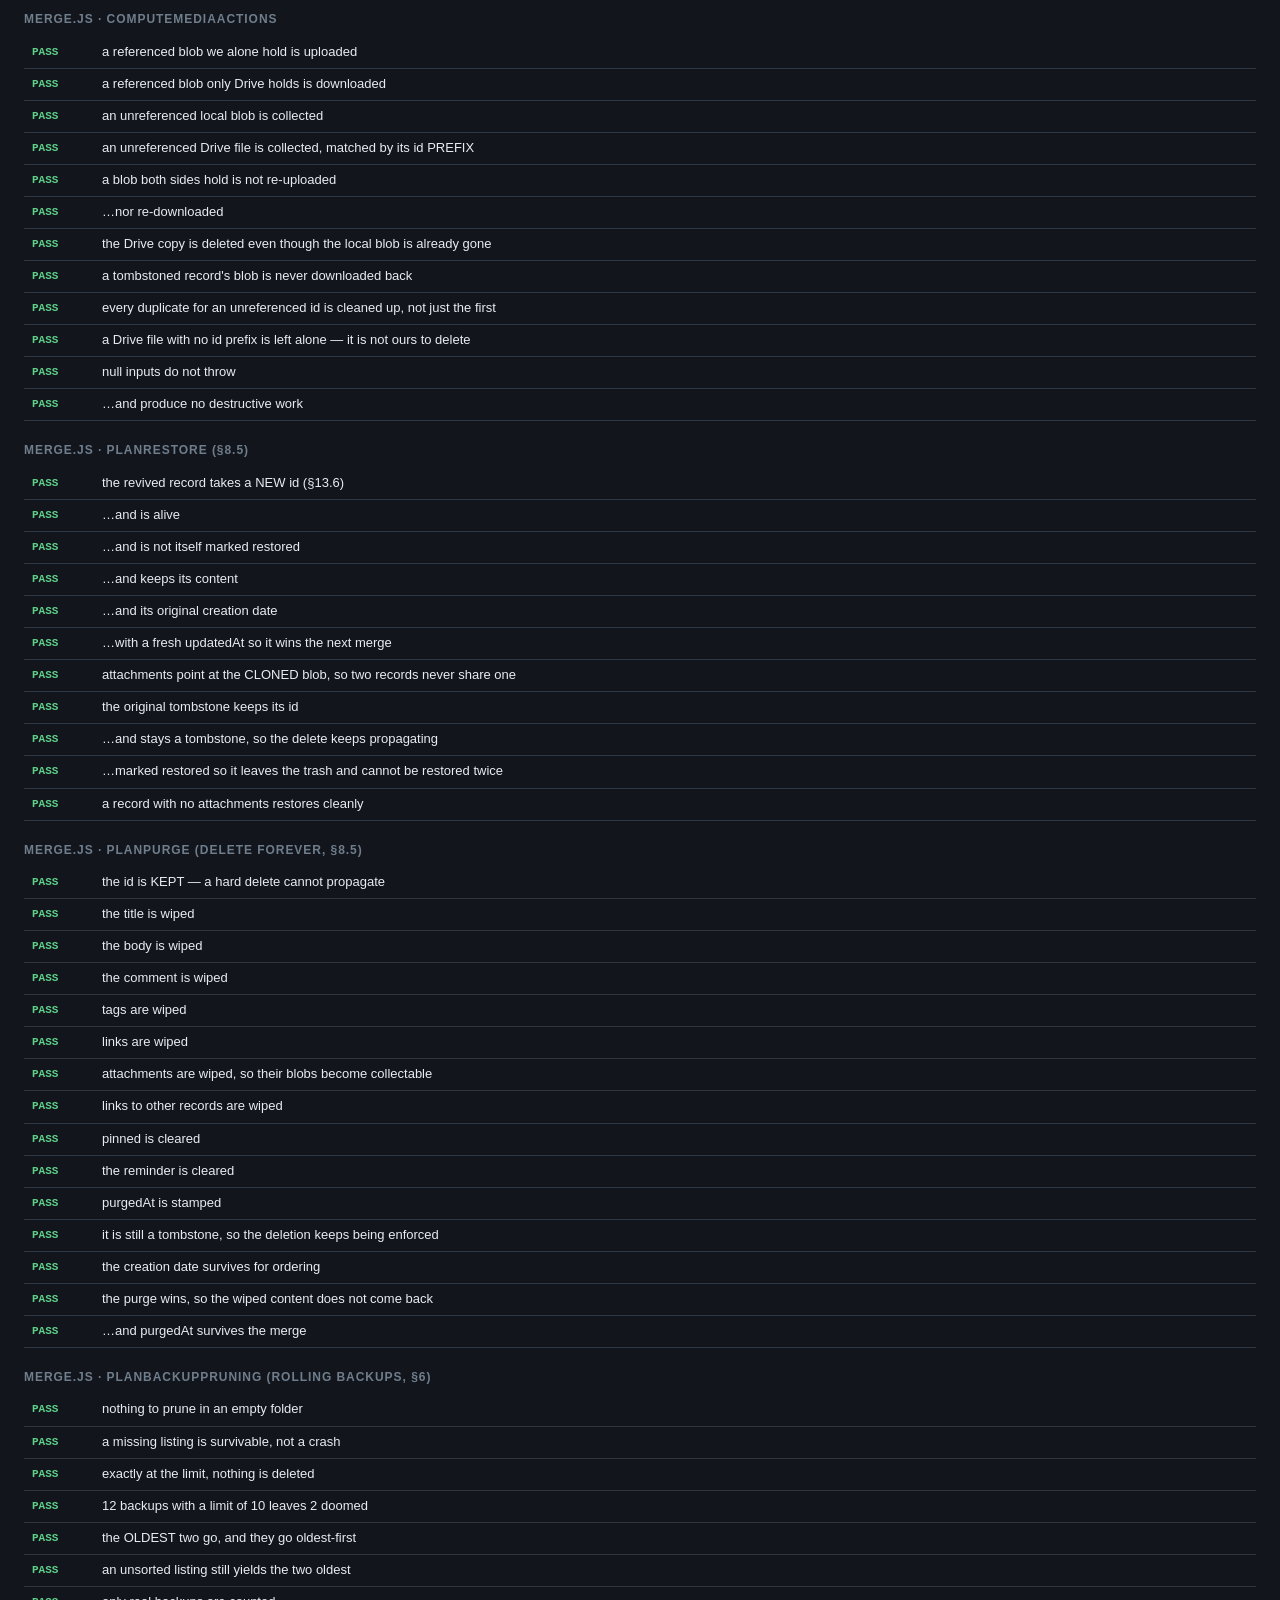
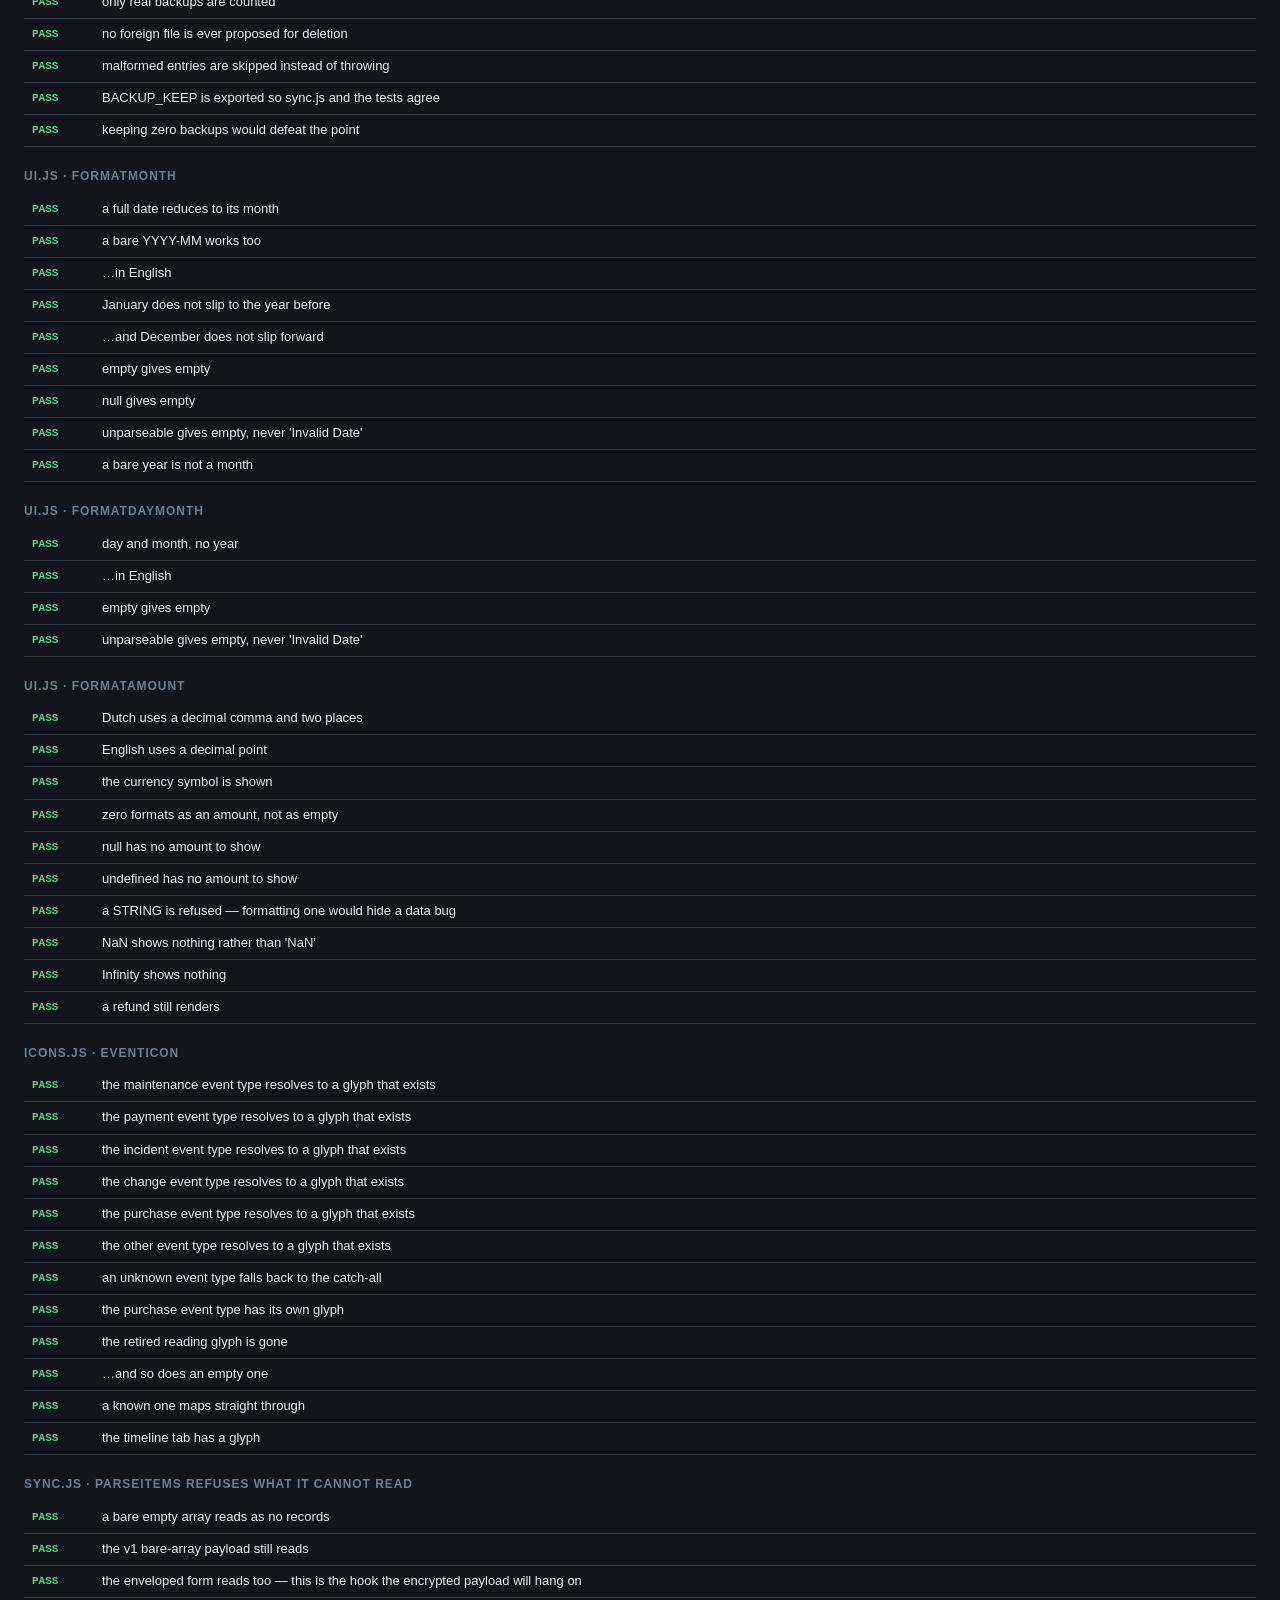
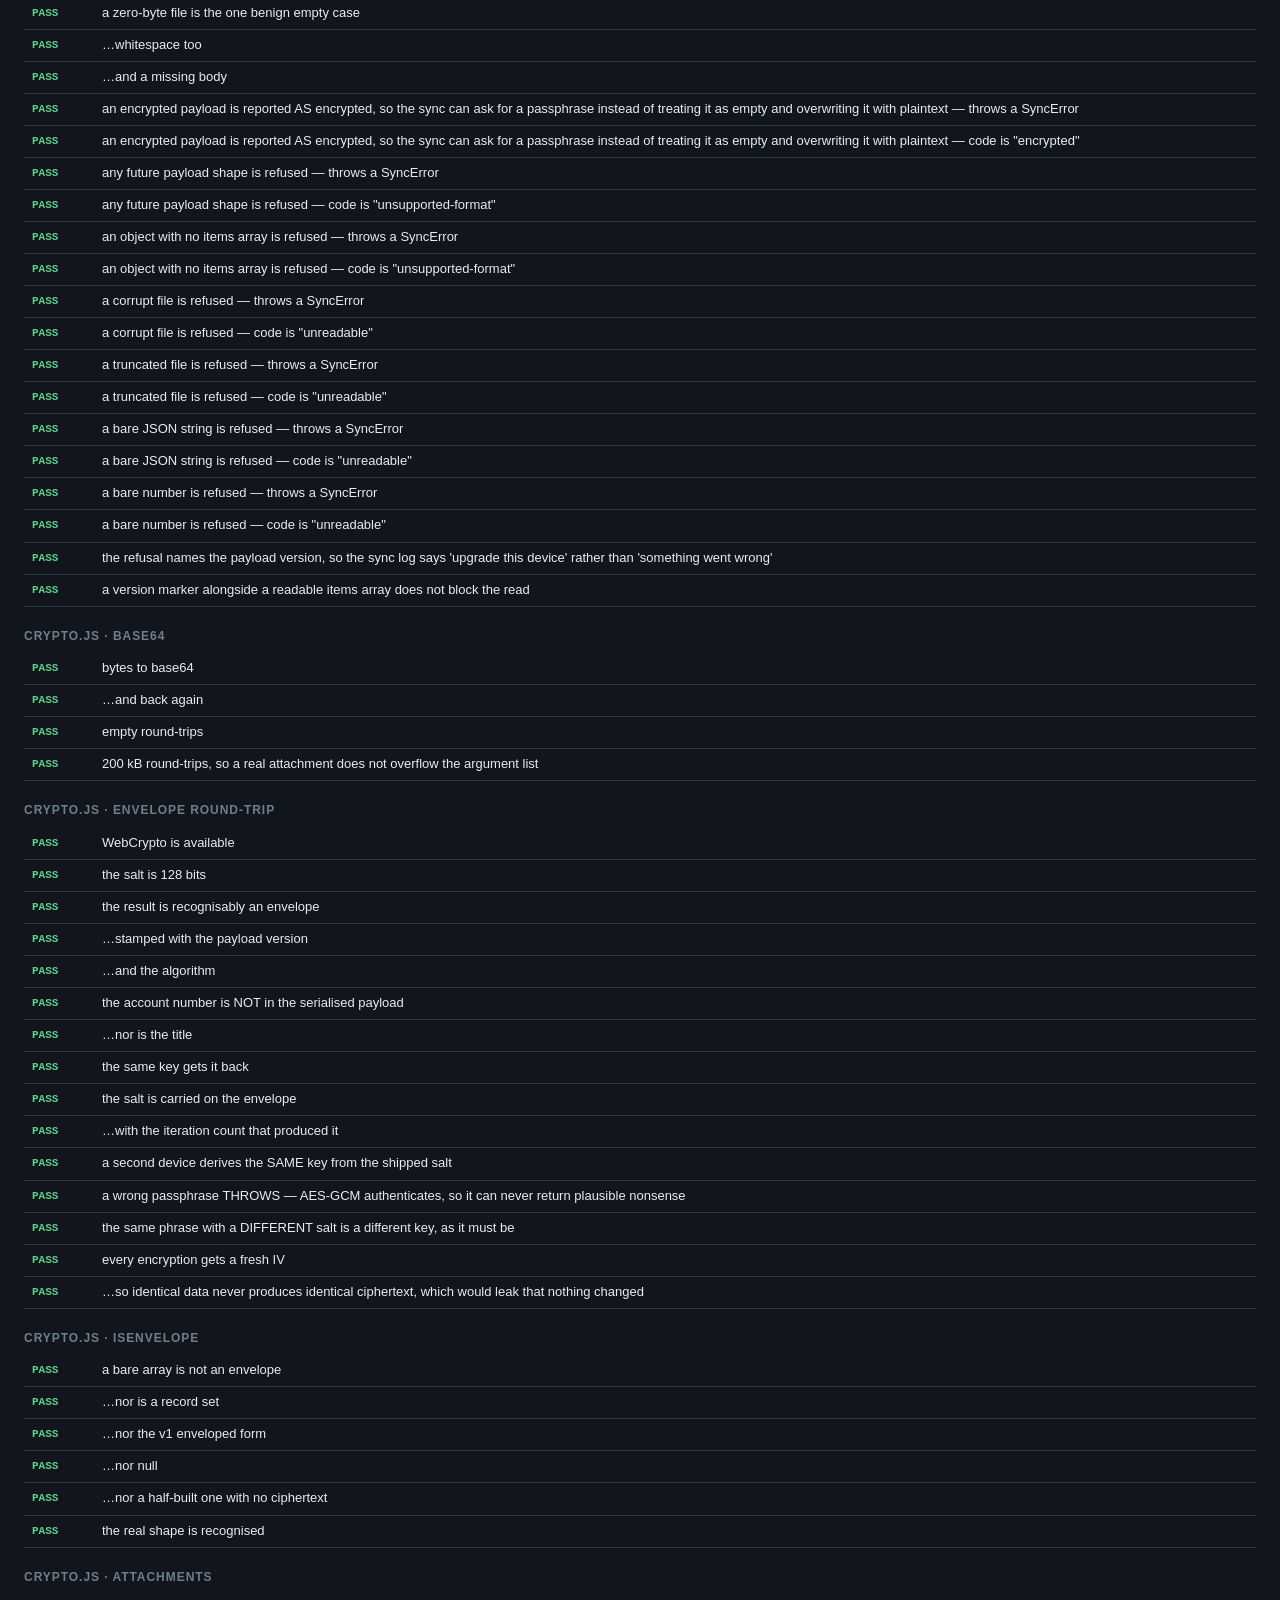
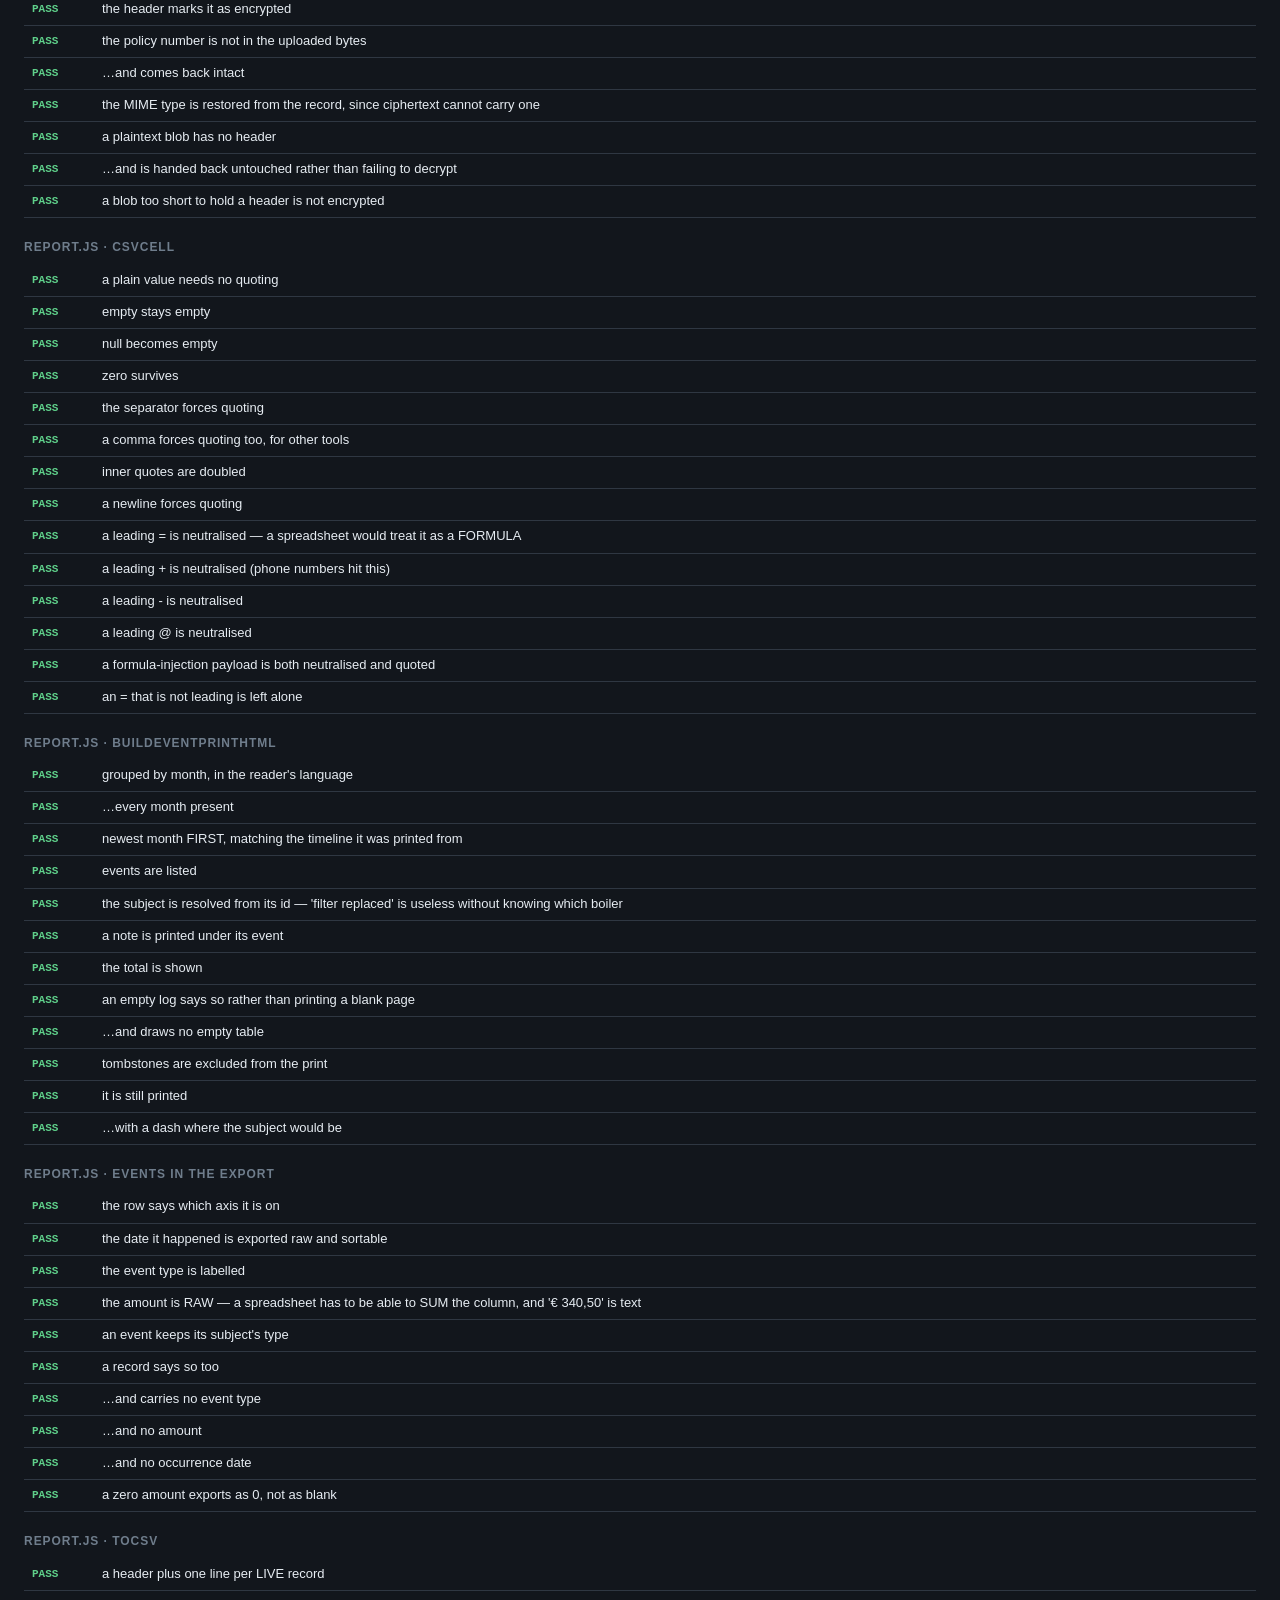
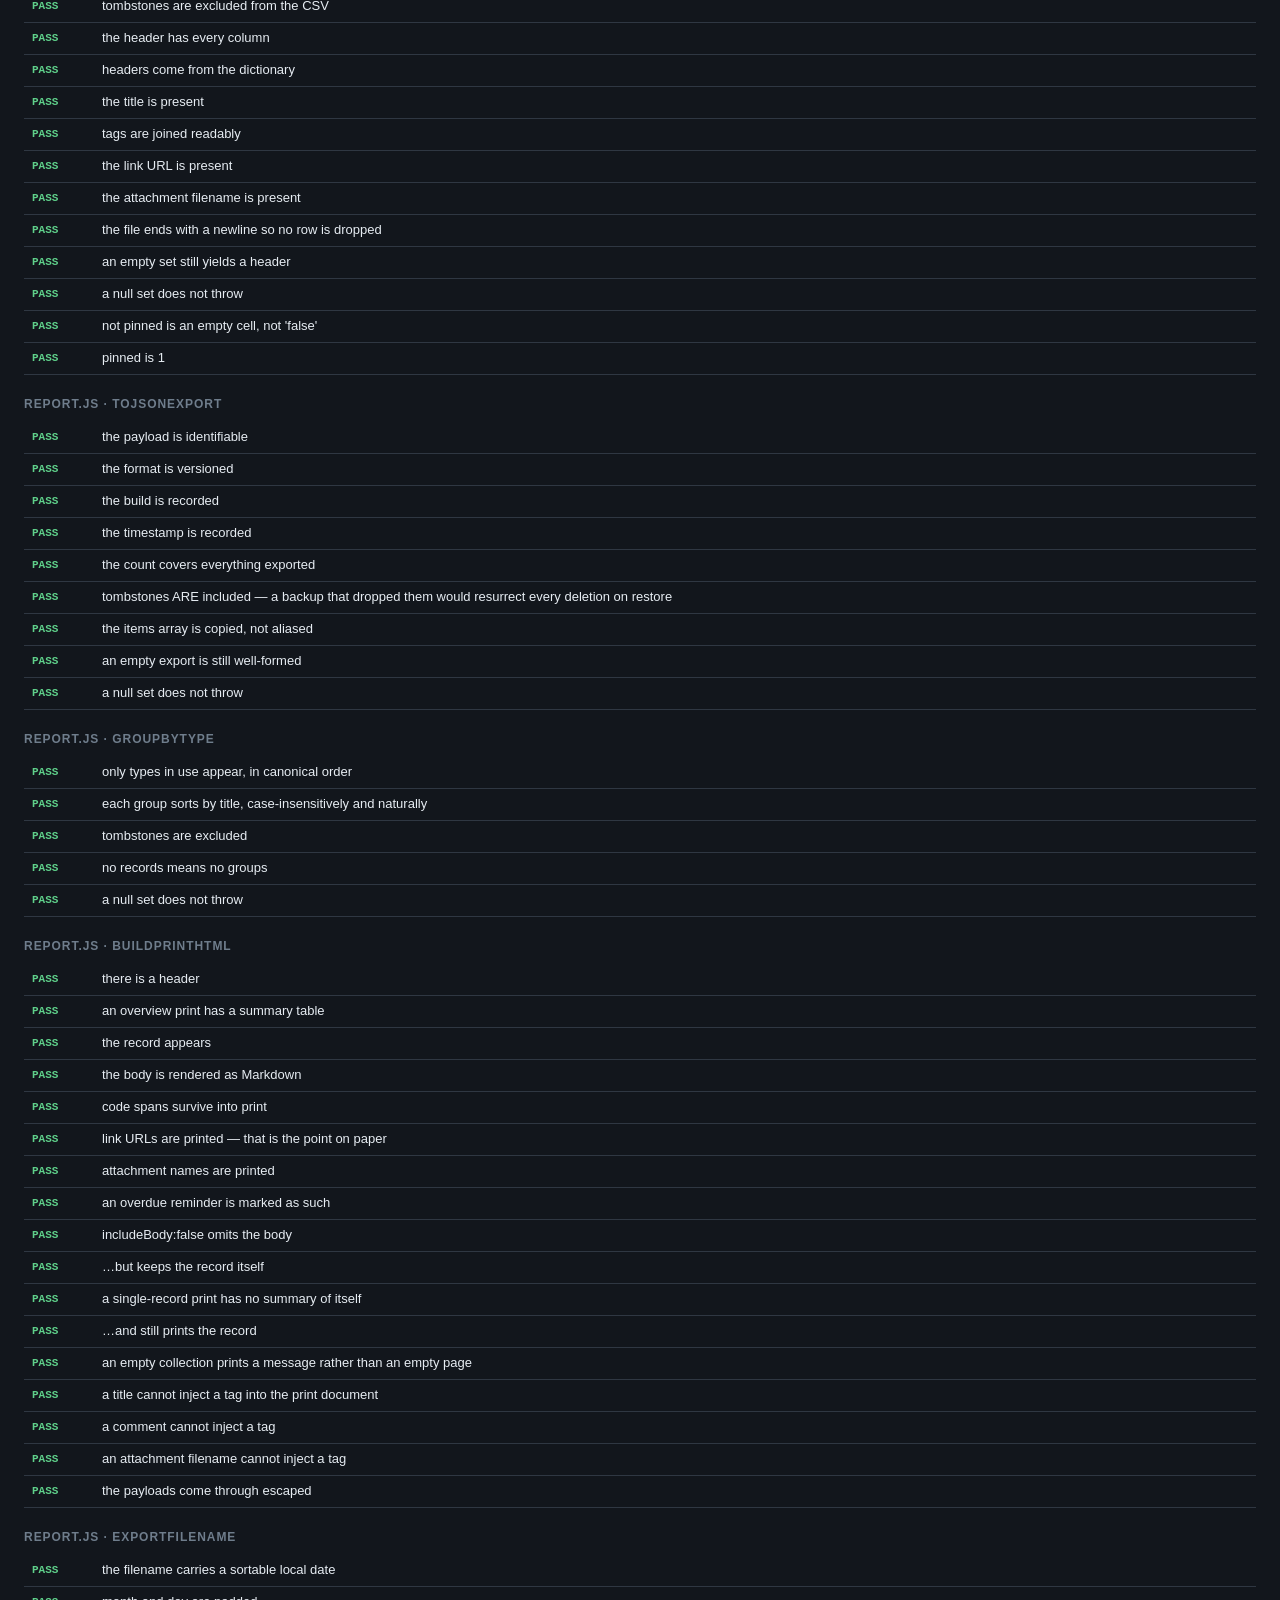
==== commit 2b7270f8: "Timeline density, an event-log print, and a tighter event form Compact density now applies to the ti" ====
--- a/tests.html
+++ b/tests.html
@@ -36,11 +36,11 @@
 import {
   escapeHtml, formatDate, formatDateTime, daysUntil, todayIso, formatBytes,
   reminderTone, reminderLabel, isPreviewable, previewKind, replaceExtension,
-  formatMonth, formatAmount,
+  formatMonth, formatAmount, formatDayMonth,
 } from "./ui.js";
 import { renderMarkdown, markdownToPlain, safeUrl } from "./markdown.js";
 import {
-  toJsonExport, toCsv, csvCell, recordToRow, groupByType, buildPrintHtml,
+  toJsonExport, toCsv, csvCell, recordToRow, groupByType, buildPrintHtml, buildEventPrintHtml,
   exportFilename, CSV_COLUMNS, CSV_SEPARATOR,
 } from "./report.js";
 import { helpText } from "./help.js";
@@ -903,6 +903,13 @@
 assertEqual(formatMonth("nonsense"), "", "unparseable gives empty, never 'Invalid Date'");
 assertEqual(formatMonth("2026"), "", "a bare year is not a month");
 
+group("ui.js · formatDayMonth");
+
+assertEqual(formatDayMonth("2026-07-18", "nl"), "18 jul", "day and month, no year");
+assertEqual(formatDayMonth("2026-07-18", "en"), "18 Jul", "…in English");
+assertEqual(formatDayMonth(""), "", "empty gives empty");
+assertEqual(formatDayMonth("nonsense"), "", "unparseable gives empty, never 'Invalid Date'");
+
 group("ui.js · formatAmount");
 
 assertTrue(formatAmount(89.5, "nl").includes("89,50"), "Dutch uses a decimal comma and two places");
@@ -1148,6 +1155,55 @@
   "a formula-injection payload is both neutralised and quoted"
 );
 assertEqual(csvCell("mid=dle"), "mid=dle", "an = that is not leading is left alone");
+
+group("report.js · buildEventPrintHtml");
+
+{
+  const stub = (key, vars) => (vars ? `${key}:${JSON.stringify(vars)}` : key);
+  const boiler = fx({ id: "b", type: "devices", title: "CV-ketel Remeha" });
+  const events = [
+    fx({ id:"e1", kind:"event", eventType:"maintenance", title:"Jaarlijks onderhoud",
+         occurredAt:"2026-03-12", amount:129, linkedIds:["b"] }),
+    fx({ id:"e2", kind:"event", eventType:"incident", title:"Storing F28",
+         occurredAt:"2026-03-28", amount:89.5, linkedIds:["b"], body:"Warm water viel uit." }),
+    fx({ id:"e3", kind:"event", eventType:"payment", title:"Jaarpremie",
+         occurredAt:"2026-06-01", amount:340.5 }),
+  ];
+  const html = buildEventPrintHtml(events, [boiler, ...events], { t: stub, lang: "nl" });
+
+  assertTrue(html.includes("juni 2026"), "grouped by month, in the reader's language");
+  assertTrue(html.includes("maart 2026"), "…every month present");
+  assertTrue(html.indexOf("juni 2026") < html.indexOf("maart 2026"),
+    "newest month FIRST, matching the timeline it was printed from");
+  assertTrue(html.includes("Storing F28"), "events are listed");
+  assertTrue(html.includes("CV-ketel Remeha"),
+    "the subject is resolved from its id — 'filter replaced' is useless without knowing which boiler");
+  assertTrue(html.includes("Warm water viel uit."), "a note is printed under its event");
+  assertTrue(/559|\u20ac/.test(html), "the total is shown");
+}
+{
+  const stub = (key) => key;
+  const html = buildEventPrintHtml([], [], { t: stub });
+  assertTrue(html.includes("print.events.none"), "an empty log says so rather than printing a blank page");
+  assertTrue(!html.includes("<table"), "…and draws no empty table");
+}
+{
+  // A deleted event must not appear on a printed maintenance record.
+  const stub = (key) => key;
+  const dead = fx({ id:"d", kind:"event", title:"Weg", occurredAt:"2026-03-01",
+                    deletedAt:"2026-03-02T00:00:00.000Z" });
+  assertTrue(!buildEventPrintHtml([dead], [dead], { t: stub }).includes("Weg"),
+    "tombstones are excluded from the print");
+}
+{
+  // An event whose subject was deleted still prints; it just has no subject.
+  const stub = (key) => key;
+  const orphan = fx({ id:"o", kind:"event", title:"Losse gebeurtenis", occurredAt:"2026-03-01",
+                      linkedIds:["gone"] });
+  const html = buildEventPrintHtml([orphan], [orphan], { t: stub });
+  assertTrue(html.includes("Losse gebeurtenis"), "it is still printed");
+  assertTrue(html.includes("—"), "…with a dash where the subject would be");
+}
 
 group("report.js · events in the export");
 
--- a/style.css
+++ b/style.css
@@ -1100,8 +1100,15 @@
 }
 
 /* Read-only fields stay selectable (you still want to copy a contract number)
-   but stop looking like something you can type into. */
-.input:read-only,
+   but stop looking like something you can type into.
+   
+   Scoped to input and textarea deliberately. `:read-only` matches any element
+   that is not `:read-write`, and a <select> never is — so a bare
+   `.input:read-only` matched EVERY dropdown in the app, enabled or not, and
+   quietly stripped the border and background off all of them. Only fields that
+   can genuinely be read-only should be styled as though they are. */
+input.input:read-only,
+textarea.input:read-only,
 .input:disabled {
   background: transparent;
   border-color: transparent;
@@ -1486,6 +1493,29 @@
 /* A row of controls INSIDE a stacked cell. It must not inherit .detail__cell's
    `flex: 1 1 200px`, which in a column axis means "grow vertically" and left
    the repeat controls floating in the middle of a tall empty box. */
+/* The three event fields — date, what happened, amount — as a grid rather than
+   a wrapping flex row. `detail__cell` carries `flex: 1 1 200px`, which on a
+   phone means one field per line and three tall stacked cells for what is
+   really one short answer. auto-fit at a 130px minimum gives two columns on a
+   phone and three on a desktop, from the same rule. */
+.detail__grid--event {
+  display: grid;
+  grid-template-columns: repeat(auto-fit, minmax(130px, 1fr));
+  gap: var(--space-2);
+}
+
+.detail__field {
+  display: flex;
+  flex-direction: column;
+  gap: 2px;
+  min-width: 0;
+}
+
+.detail__field .input {
+  width: 100%;
+  min-width: 0;
+}
+
 .detail__row {
   display: flex;
   align-items: center;
@@ -2447,6 +2477,29 @@
   padding: var(--space-2) var(--space-3);
 }
 
+/* ── Compact density ──────────────────────────────────────────────────────
+   Month headings are SIBLINGS of the rows, not wrappers, so the record list's
+   trick of collapsing everything into one bordered block does not transfer —
+   a heading would end up inside the border. Tightening the rows themselves
+   gets the same space back without fighting the structure. */
+body[data-density="compact"] .timeline__list {
+  gap: var(--space-1);
+}
+
+body[data-density="compact"] .timeline__row {
+  padding: var(--space-2) var(--space-3);
+  gap: var(--space-2);
+}
+
+body[data-density="compact"] .timeline__month {
+  margin: var(--space-3) 0 var(--space-1);
+}
+
+/* One line means the title must be allowed to ellipsise rather than wrap. */
+body[data-density="compact"] .timeline__title {
+  font-weight: 500;
+}
+
 .input--narrow {
   width: 5.5rem;
   flex: 0 0 auto;
@@ -2710,6 +2763,24 @@
 .tile--accent .tile__value {
   color: var(--accent);
   font-size: var(--step-2);
+}
+
+.print__num {
+  text-align: right;
+  font-variant-numeric: tabular-nums;
+  white-space: nowrap;
+}
+
+.print__total {
+  float: right;
+  font-variant-numeric: tabular-nums;
+}
+
+/* A note under its own event, indented and quiet, so the table still scans. */
+.print__note td {
+  padding-top: 0;
+  color: #444;
+  font-size: 0.9em;
 }
 
 /* ==========================================================================
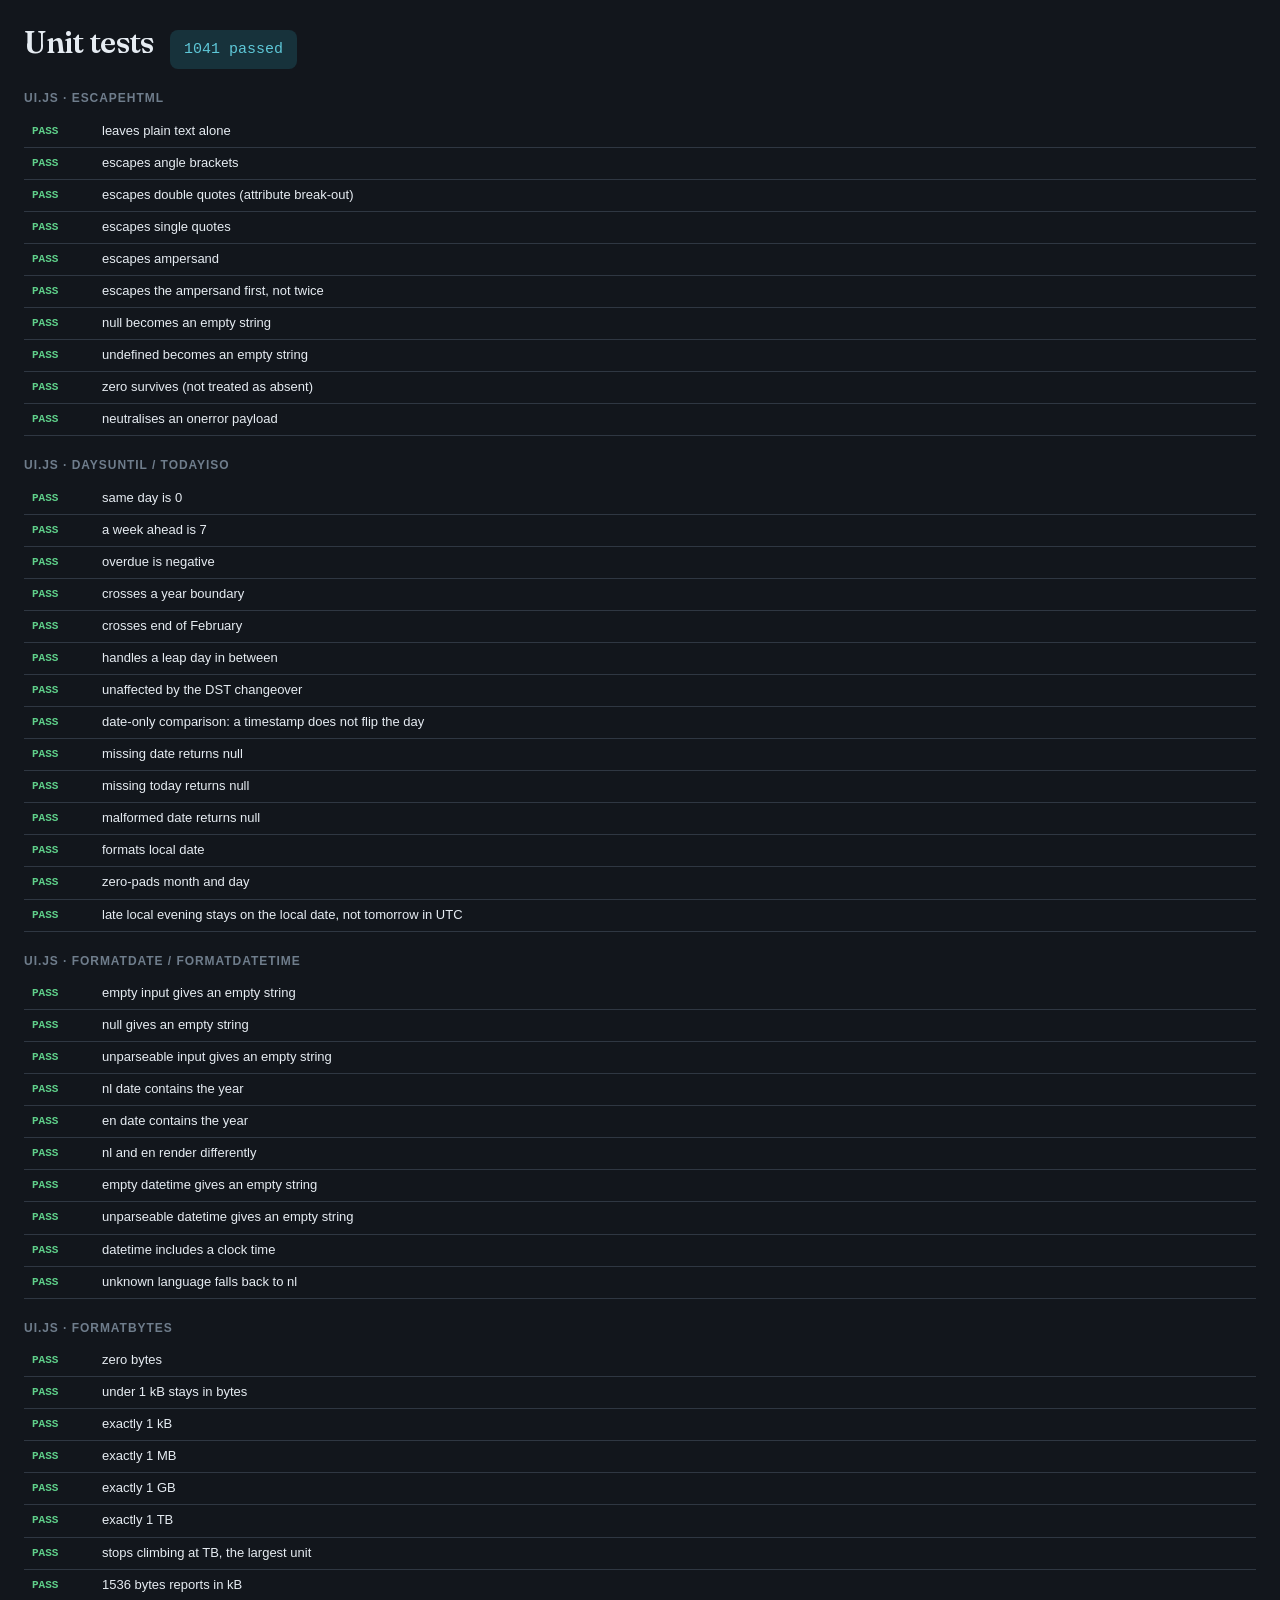
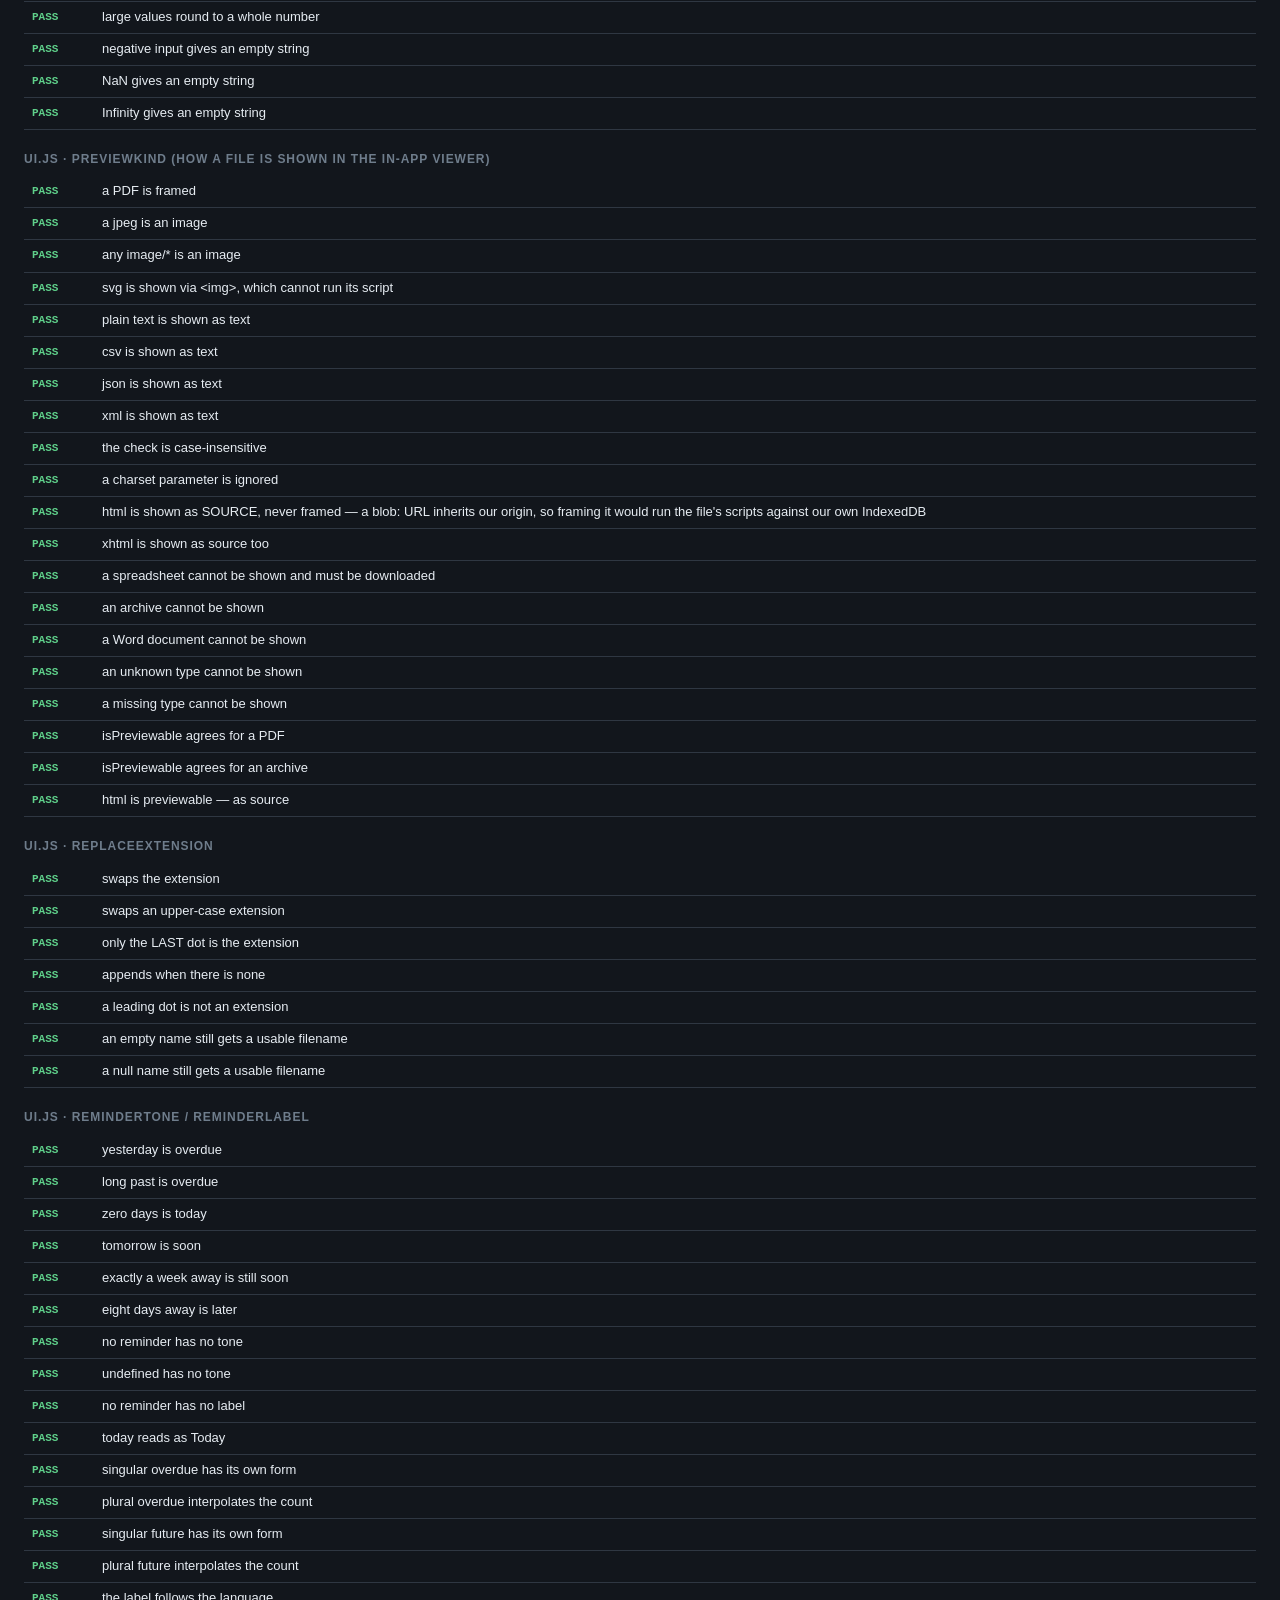
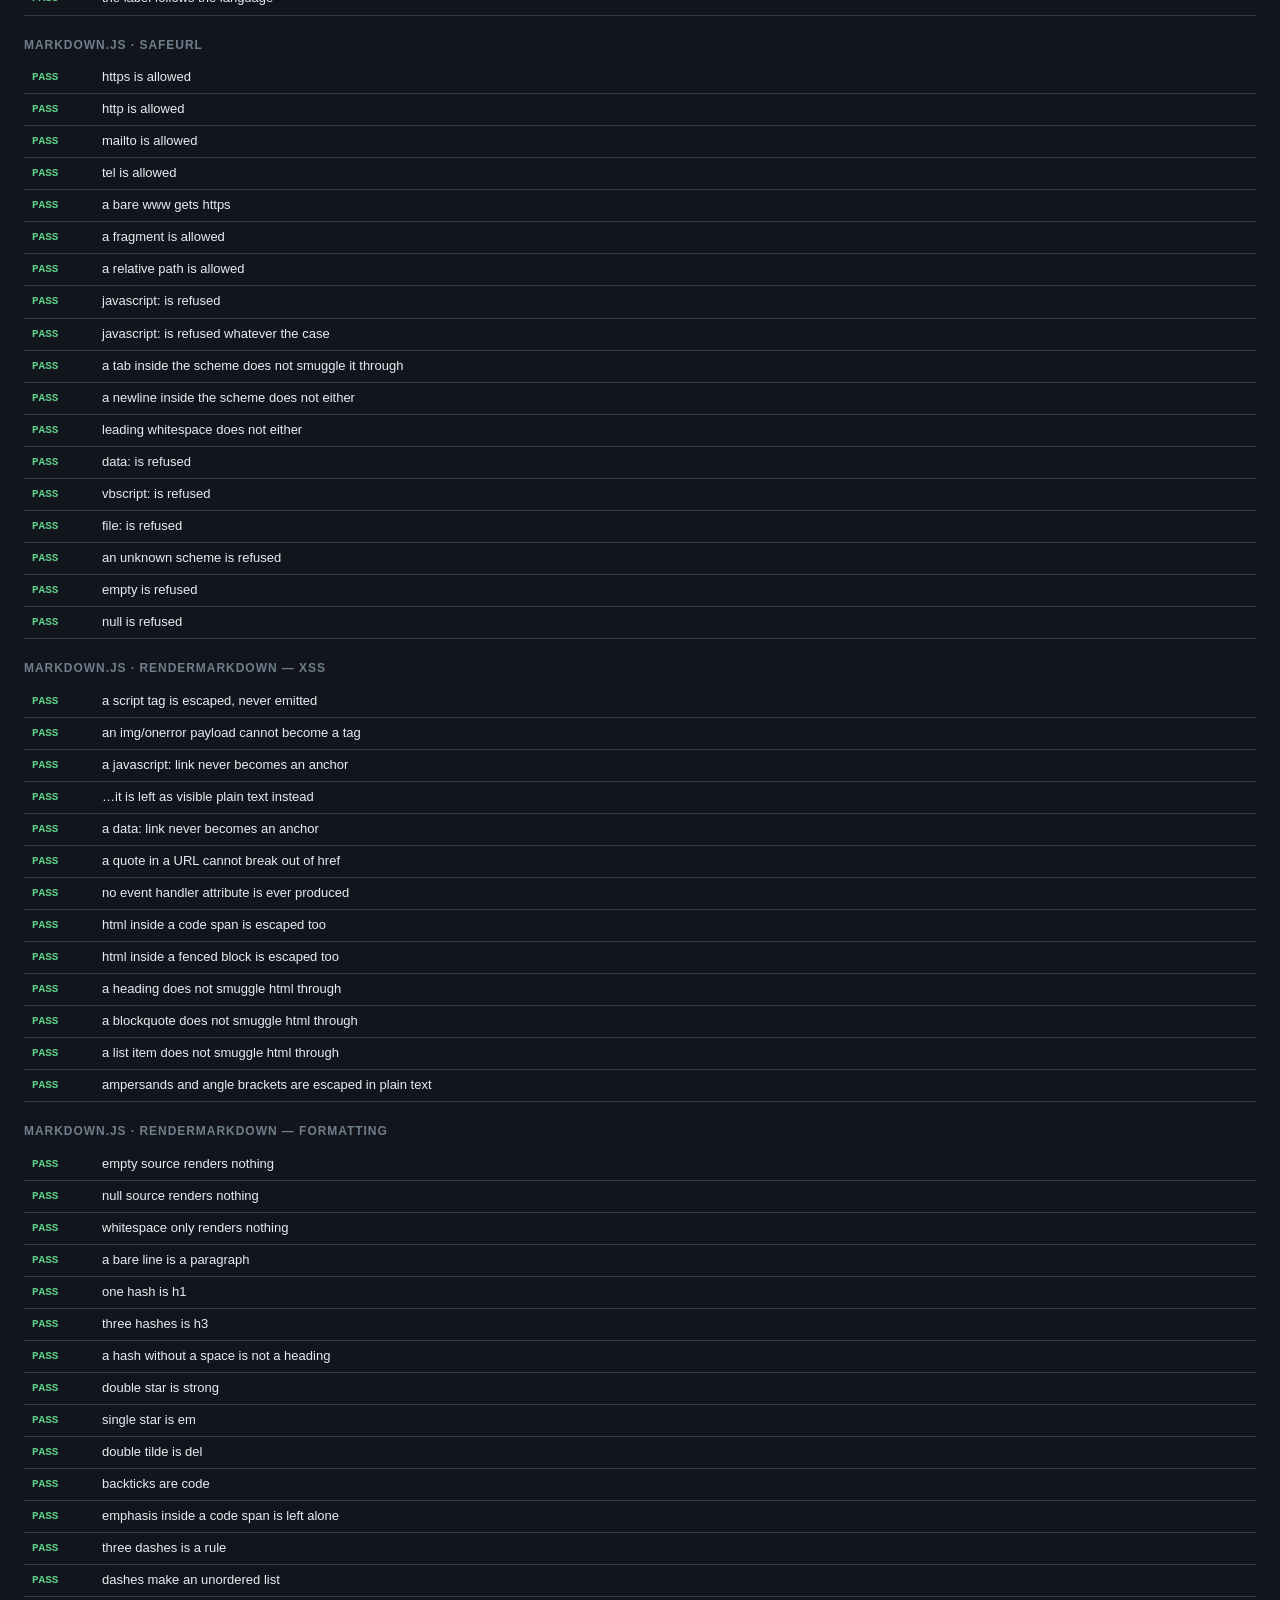
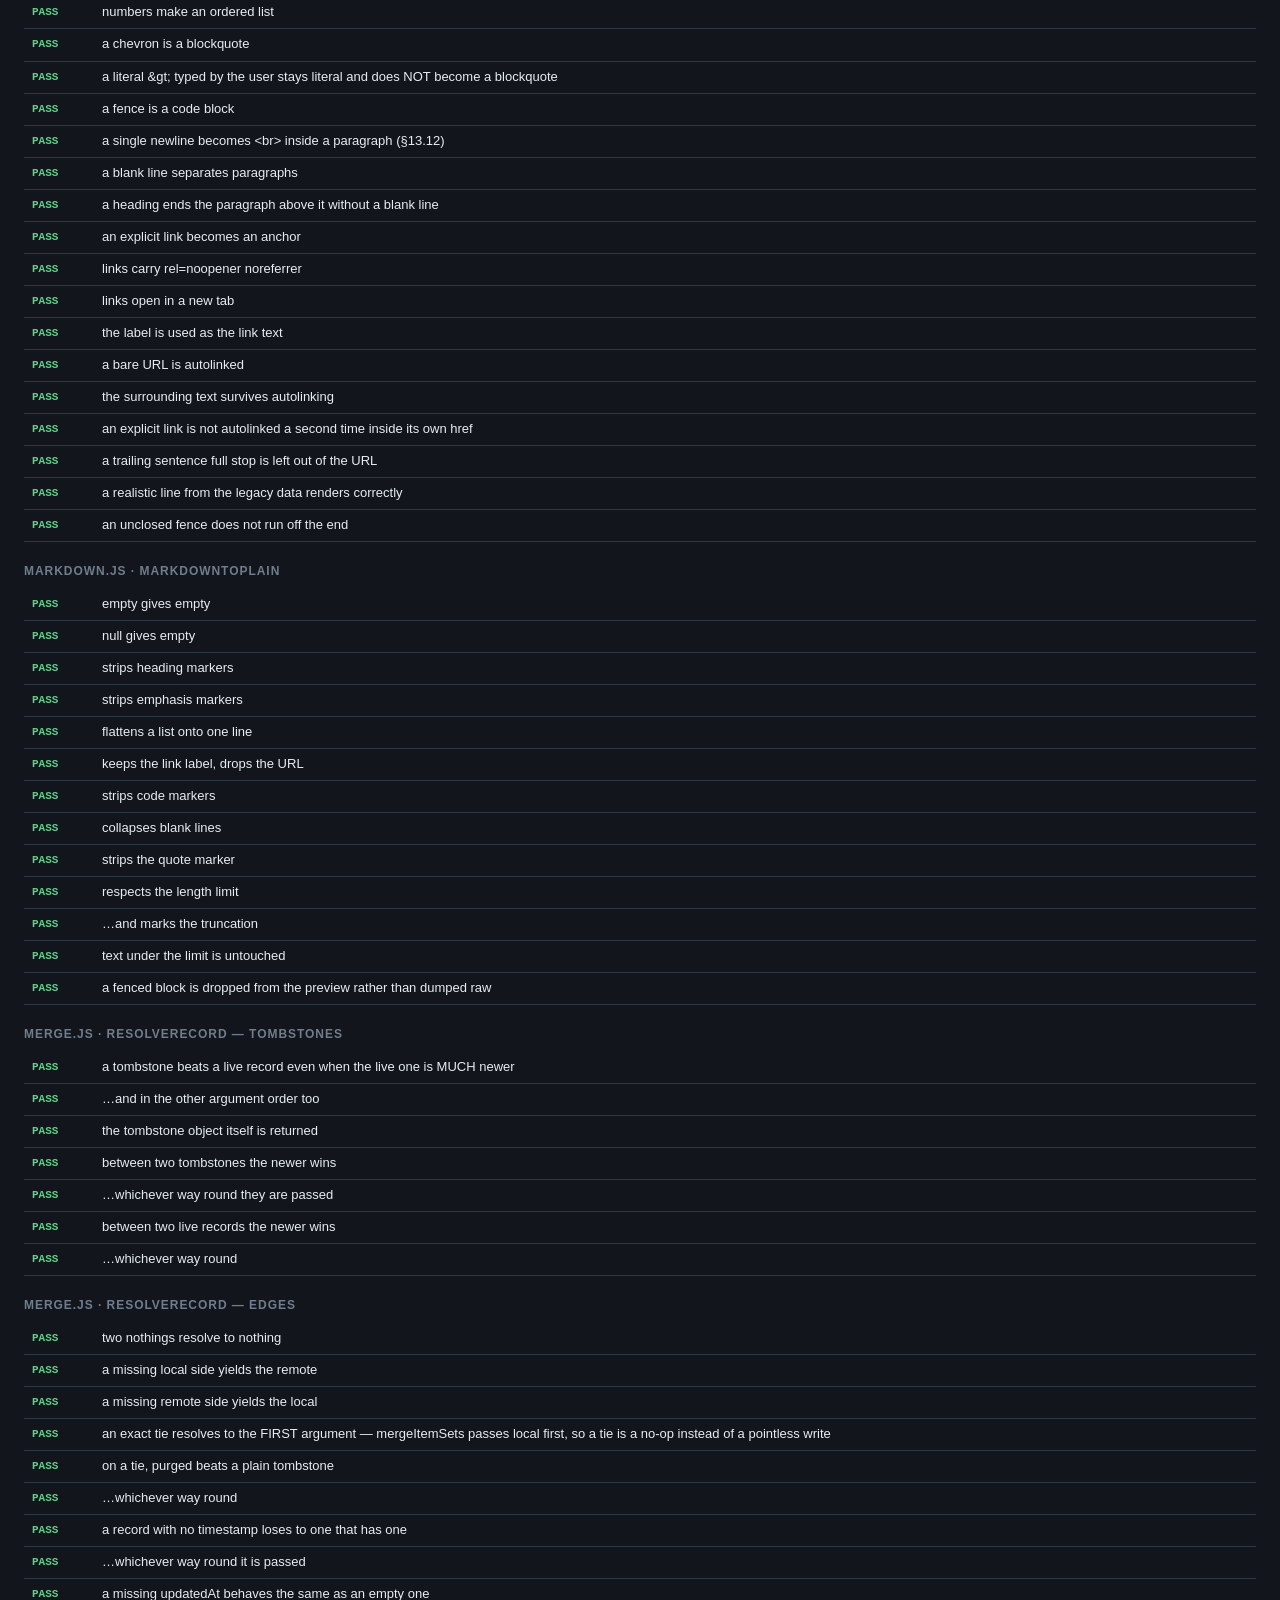
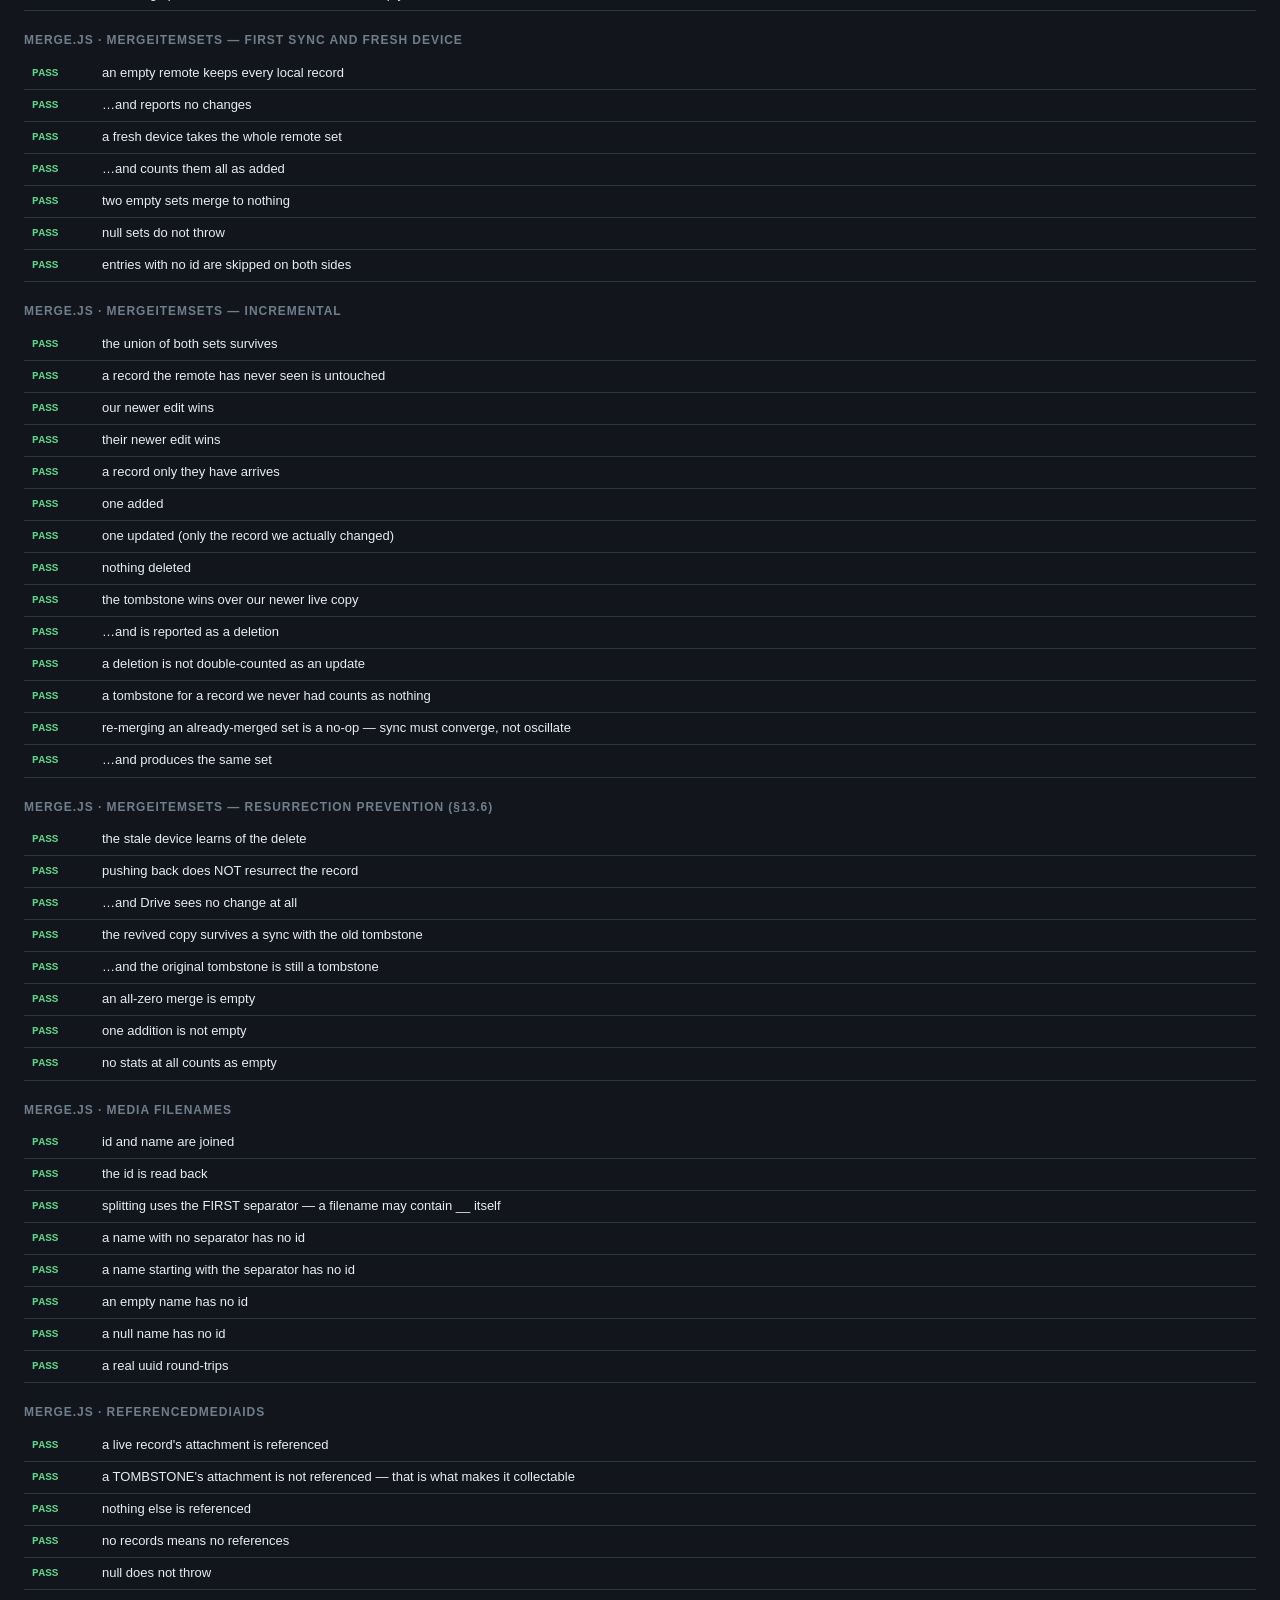
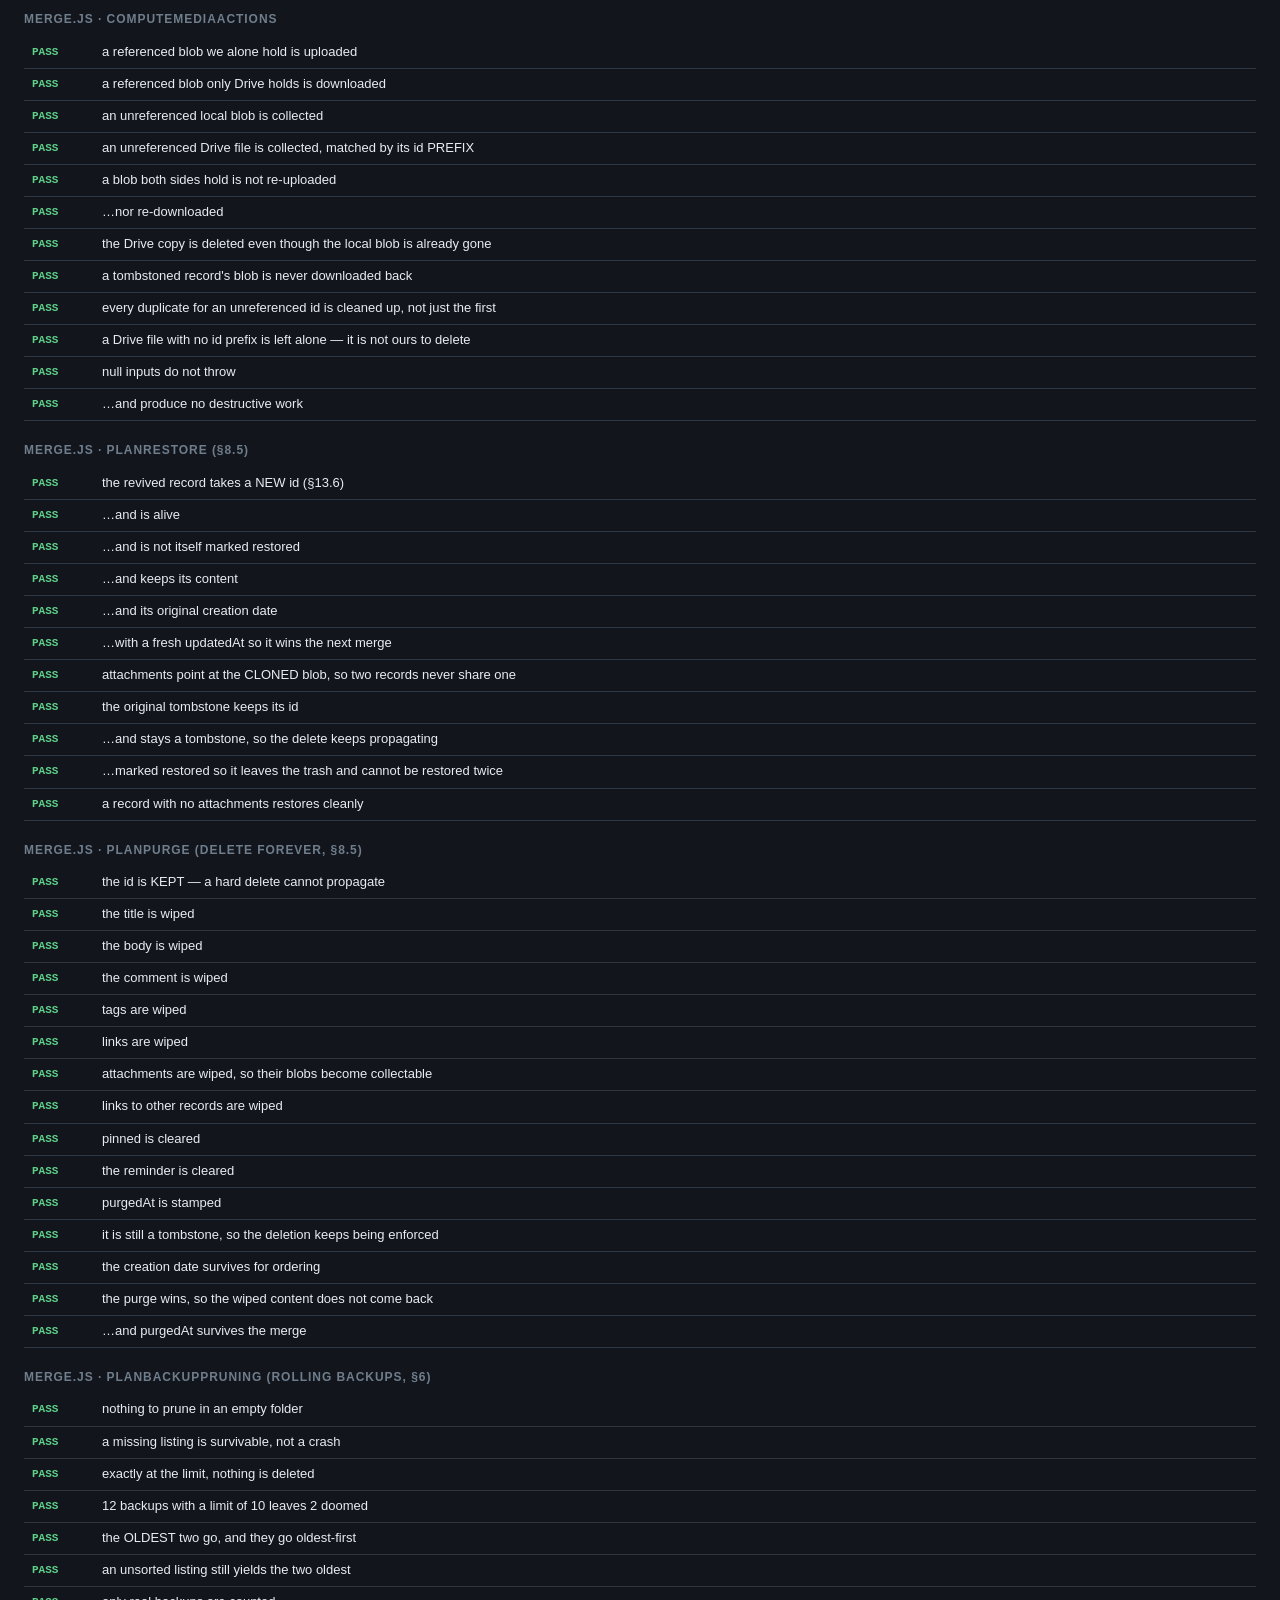
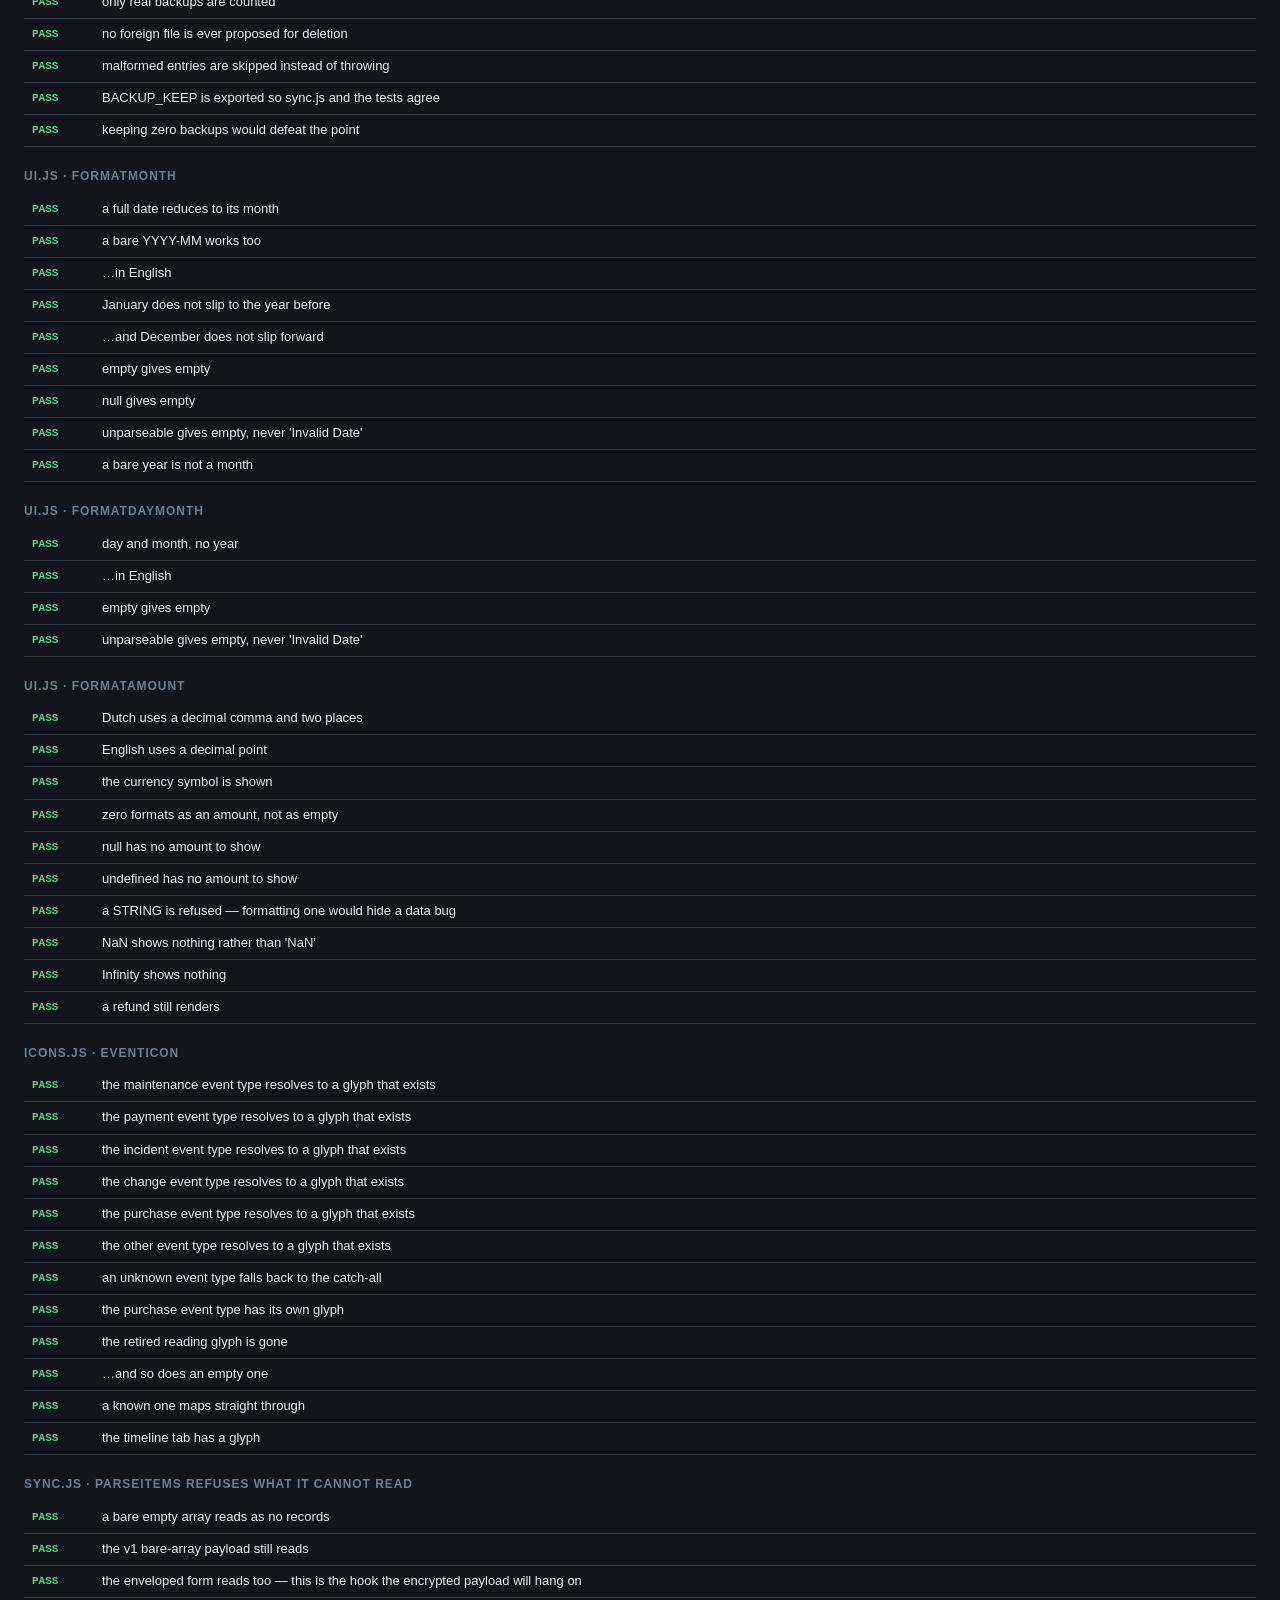
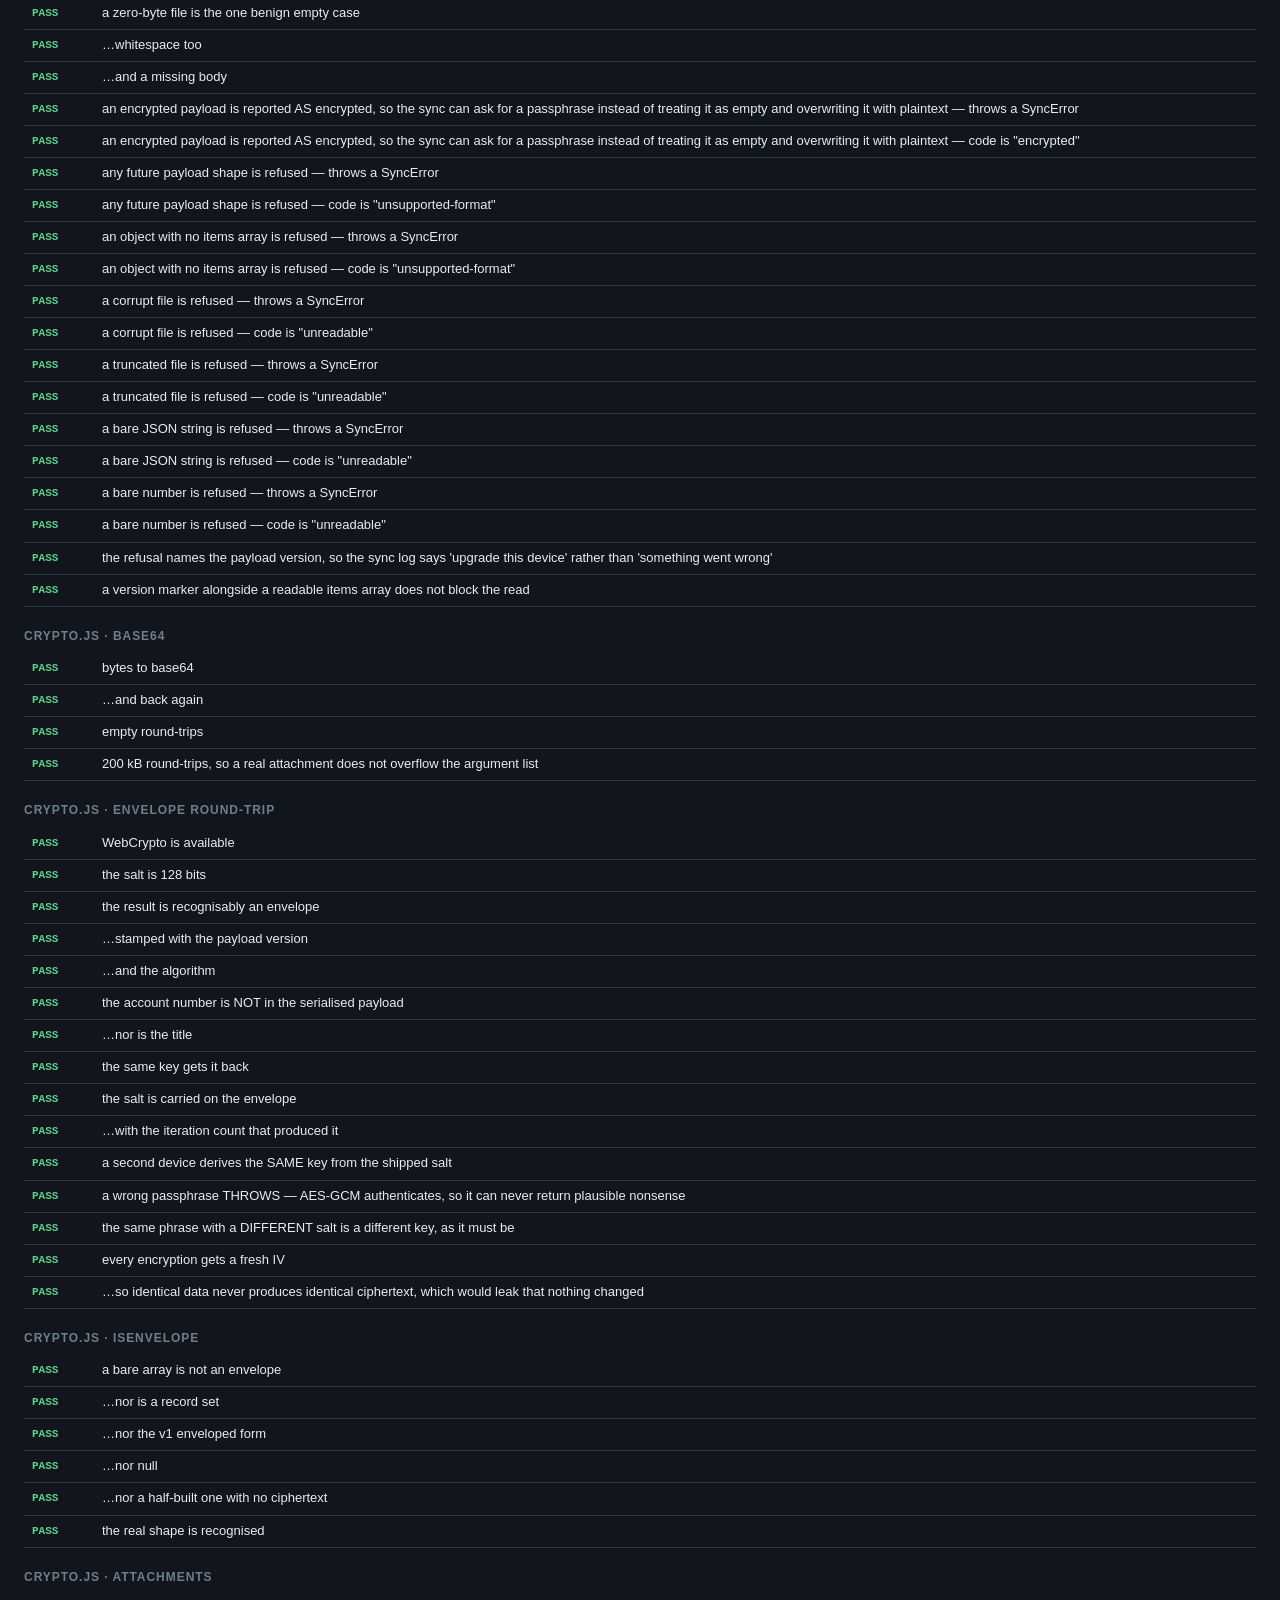
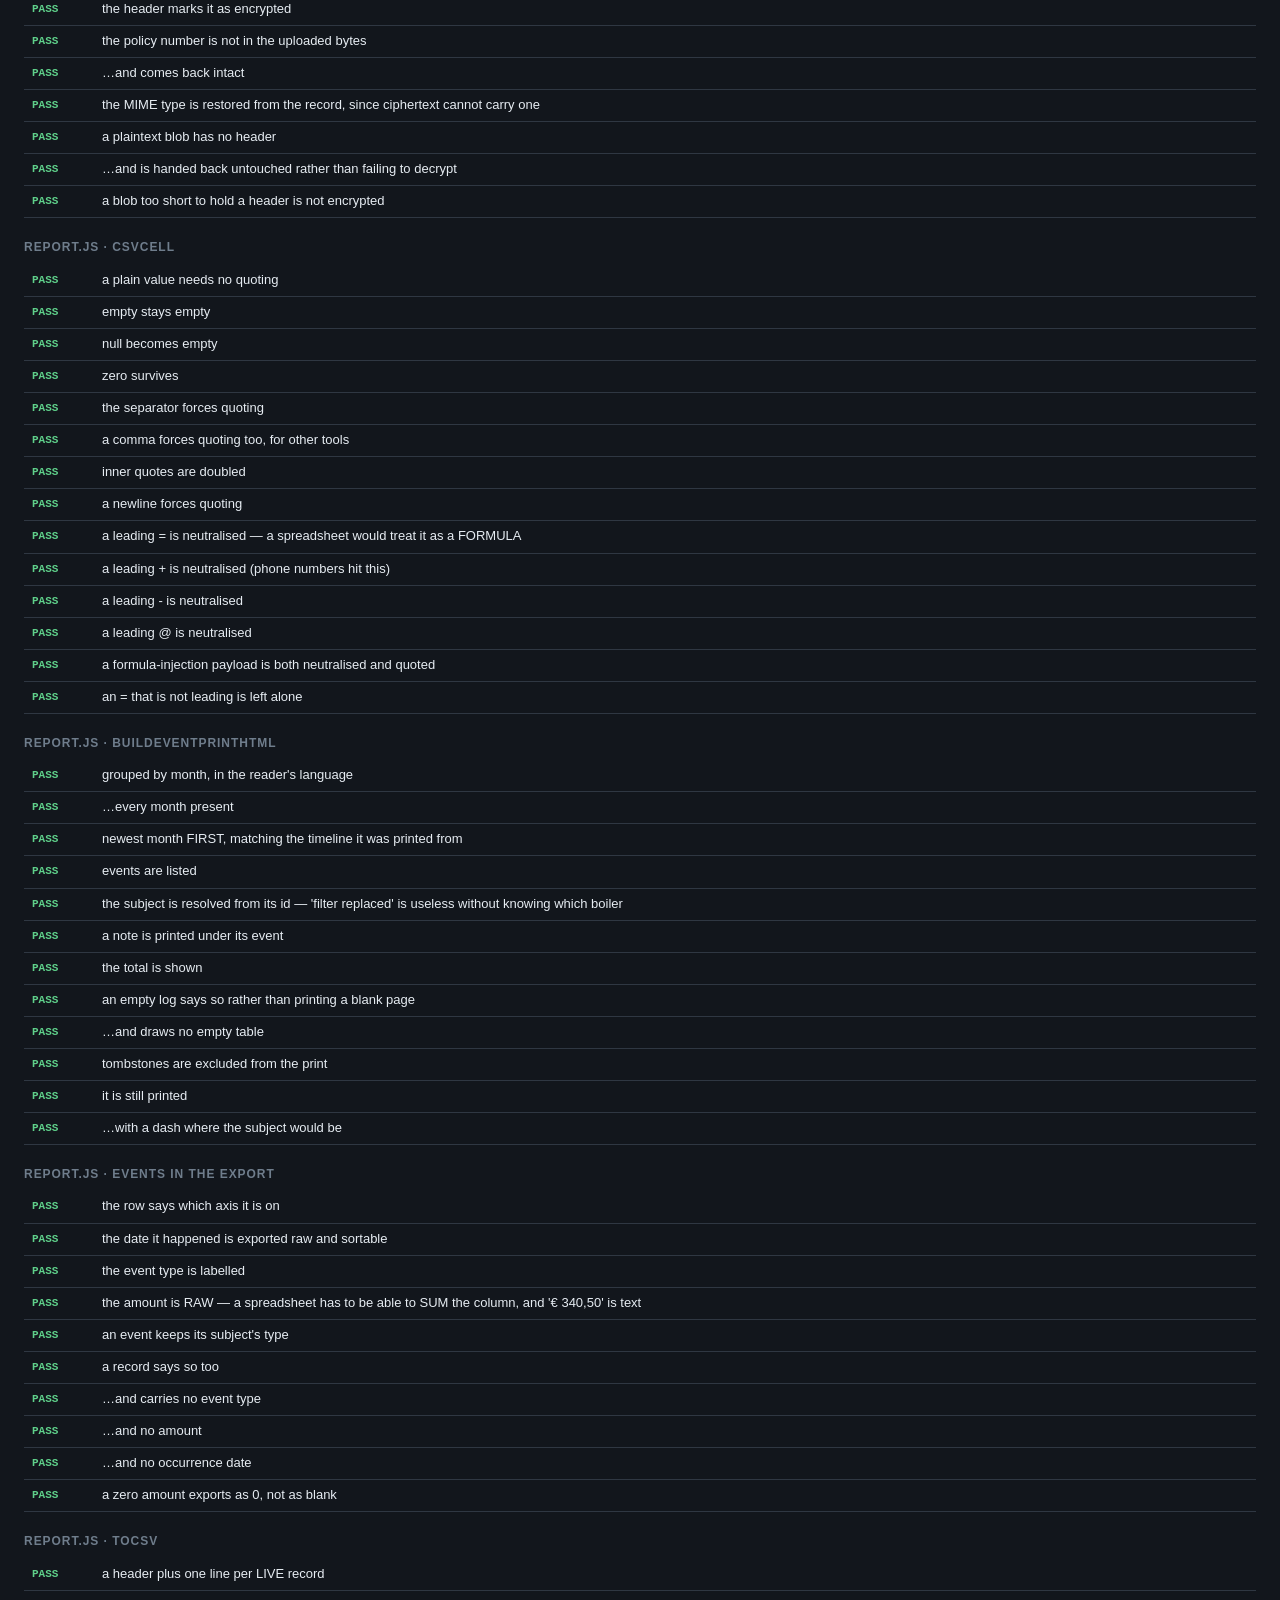
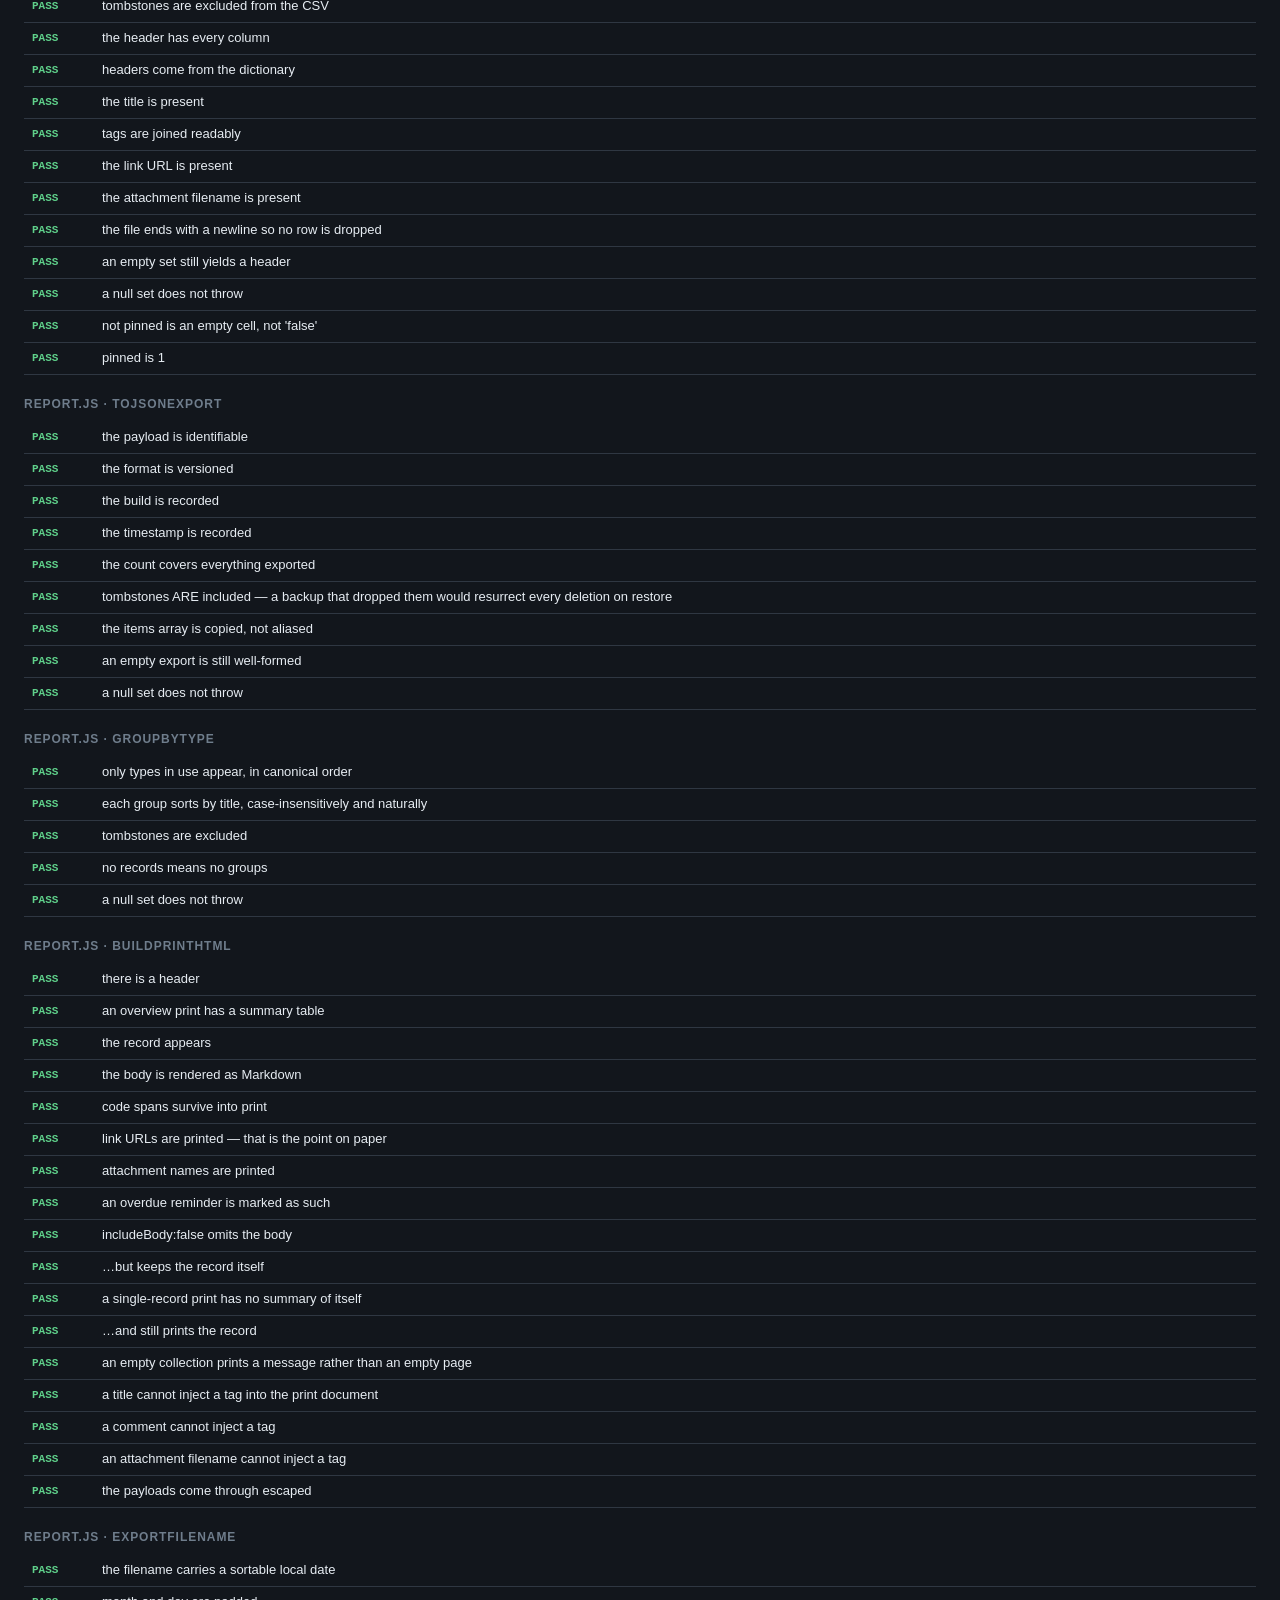
==== commit 449b8f8f: "Tier 2, part 1: structured details, copy, richer rows, shortcuts Structured details, which is per-ty" ====
--- a/tests.html
+++ b/tests.html
@@ -63,6 +63,7 @@
   RECURRENCE_UNITS, normalizeRecurrence, normalizeAmount,
   nextOccurrence, completeReminder, dueNotification,
   computeSpend, computeIncidents, computeUpcoming,
+  normalizeFields, FIELD_SUGGESTIONS, FIELD_SUGGESTION_KEYS, countEventsBySubject,
   versionKey, versionKeyRange, VERSION_KEEP, STORE_VERSIONS,
   diffRecords, applyVersion, DIFFABLE_FIELDS, getVersions, clearVersions,
   normalizeSearchText, buildHaystack, stripTrackingParams, normalizeUrl,
@@ -1420,7 +1421,7 @@
   const ENVELOPE = [
     "id", "type", "createdAt", "updatedAt", "deletedAt", "restoredAt", "purgedAt",
     "title", "comment", "tags", "pinned", "reminderAt", "linkedIds",
-    "body", "reminderType", "recurrence", "links", "attachments",
+    "body", "reminderType", "recurrence", "fields", "links", "attachments",
     "kind", "occurredAt", "eventType", "amount",
   ];
   for (const field of ENVELOPE) {
@@ -1755,6 +1756,87 @@
   assertEqual(current.title, "Nu", "…and the current record is left untouched");
 }
 assertEqual(applyVersion(null, fx({ id: "a" })), null, "no current record, nothing to apply to");
+
+group("db.js · normalizeFields (structured details)");
+
+assertDeepEqual(normalizeFields(null), [], "null gives no fields");
+assertDeepEqual(normalizeFields("nonsense"), [], "a non-array gives no fields");
+assertDeepEqual(normalizeFields([]), [], "empty stays empty");
+{
+  const out = normalizeFields([{ id: "1", key: " Klantnummer ", value: " 998877 " }]);
+  assertEqual(out.length, 1, "a complete field survives");
+  assertEqual(out[0].key, "Klantnummer", "the key is trimmed");
+  assertEqual(out[0].value, "998877", "…and so is the value");
+}
+{
+  const out = normalizeFields([{ key: "Polisnummer" }]);
+  assertEqual(out.length, 1,
+    "a key with NO value is kept — 'policy number: (blank)' is a note that one is still needed");
+  assertEqual(out[0].value, "", "…with an empty value");
+  assertTrue(!!out[0].id, "…and an id minted for it");
+}
+{
+  const out = normalizeFields([{ key: "   ", value: "orphan" }, { key: "Goed", value: "x" }]);
+  assertDeepEqual(out.map((f) => f.key), ["Goed"],
+    "a field with no KEY is dropped — it could never be found, read or exported");
+}
+{
+  const long = normalizeFields([{ key: "k".repeat(200), value: "v".repeat(900) }]);
+  assertEqual(long[0].key.length, 60, "keys are capped");
+  assertEqual(long[0].value.length, 500, "values are capped");
+}
+{
+  // Every suggestion key must have a label in both languages, or the datalist
+  // shows raw keys like "customerNumber".
+  const missing = [];
+  for (const lang of ["nl", "en"]) {
+    setLang(lang);
+    for (const key of FIELD_SUGGESTION_KEYS) {
+      if (t(`fields.suggest.${key}`) === `fields.suggest.${key}`) missing.push(`${lang}:${key}`);
+    }
+  }
+  setLang("nl");
+  assertDeepEqual(missing, [], "every suggested field name is translated in both languages");
+}
+{
+  for (const type of TYPES) {
+    assertTrue(Array.isArray(FIELD_SUGGESTIONS[type]) && FIELD_SUGGESTIONS[type].length,
+      `${type} suggests at least one field, so no type opens an empty form`);
+  }
+}
+{
+  // Fields must be searchable: a policy number is exactly what gets typed in.
+  const rec = hydrateRecord({ id: "a", title: "Verzekering",
+                              fields: [{ id: "1", key: "Polisnummer", value: "998877" }] });
+  assertTrue(buildHaystack(rec).includes("998877"), "the VALUE is searchable");
+  assertTrue(buildHaystack(rec).includes("polisnummer"), "…and so is the key");
+  assertDeepEqual(ids(queryItemSet([rec], { search: "998877" })), ["a"],
+    "…so the query engine finds a record by its reference number");
+}
+{
+  const before = fx({ id: "a", fields: [{ id: "1", key: "Serie", value: "AAA" }] });
+  const after = { ...before, fields: [{ id: "1", key: "Serie", value: "BBB" }] };
+  assertDeepEqual(diffRecords(before, after), ["fields"], "a changed detail shows in a revision diff");
+}
+
+group("db.js · countEventsBySubject");
+
+{
+  const items = [
+    fx({ id: "b", title: "CV-ketel" }),
+    fx({ id: "r", title: "Router" }),
+    fx({ id: "e1", kind: "event", linkedIds: ["b"] }),
+    fx({ id: "e2", kind: "event", linkedIds: ["b"] }),
+    fx({ id: "e3", kind: "event", linkedIds: ["r"] }),
+    fx({ id: "e4", kind: "event", linkedIds: [] }),
+    fx({ id: "e5", kind: "event", linkedIds: ["b"], deletedAt: "2026-01-01T00:00:00.000Z" }),
+  ];
+  const counts = countEventsBySubject(items);
+  assertEqual(counts.get("b"), 2, "two live events on the boiler — the deleted one does not count");
+  assertEqual(counts.get("r"), 1, "one on the router");
+  assertEqual(counts.get("nobody"), undefined, "nothing invented for a subject with no events");
+}
+assertEqual(countEventsBySubject(null).size, 0, "a null set does not throw");
 
 group("db.js · normalizeRecurrence");
 
--- a/style.css
+++ b/style.css
@@ -1516,6 +1516,54 @@
   min-width: 0;
 }
 
+/* ── Structured fields ────────────────────────────────────────────────── */
+
+/* The one useful fact on the row's second line gets the weight the date had. */
+.record__meta-strong {
+  color: var(--text-secondary);
+  font-weight: 500;
+}
+
+.fields {
+  display: flex;
+  flex-direction: column;
+  gap: var(--space-2);
+}
+
+.field-row {
+  display: grid;
+  grid-template-columns: minmax(0, 1fr) auto auto;
+  gap: var(--space-2);
+  align-items: center;
+}
+
+/* On a phone the name goes above the value: three inputs and two buttons in
+   one row leaves nothing legible. */
+@media (max-width: 520px) {
+  .field-row {
+    grid-template-columns: minmax(0, 1fr) auto auto;
+  }
+  .field-row__key {
+    grid-column: 1 / -1;
+  }
+}
+
+.field-row__key {
+  font-size: var(--step--1);
+}
+
+/* Reference numbers are read a character at a time and compared against
+   something on paper, so they get a face where 0 and O differ. */
+.field-row__value {
+  font-family: var(--font-mono);
+  font-size: var(--step--1);
+  letter-spacing: 0.01em;
+}
+
+.field-row__copy.is-copied {
+  color: var(--success);
+}
+
 .detail__row {
   display: flex;
   align-items: center;
@@ -2765,6 +2813,22 @@
   font-size: var(--step-2);
 }
 
+.print__fields {
+  width: auto;
+  margin: 6px 0 10px;
+}
+
+.print__fields th {
+  width: auto;
+  padding-right: 16px;
+  font-weight: 600;
+  white-space: nowrap;
+}
+
+.print__fields td {
+  font-family: ui-monospace, SFMono-Regular, Menlo, Consolas, monospace;
+}
+
 .print__num {
   text-align: right;
   font-variant-numeric: tabular-nums;
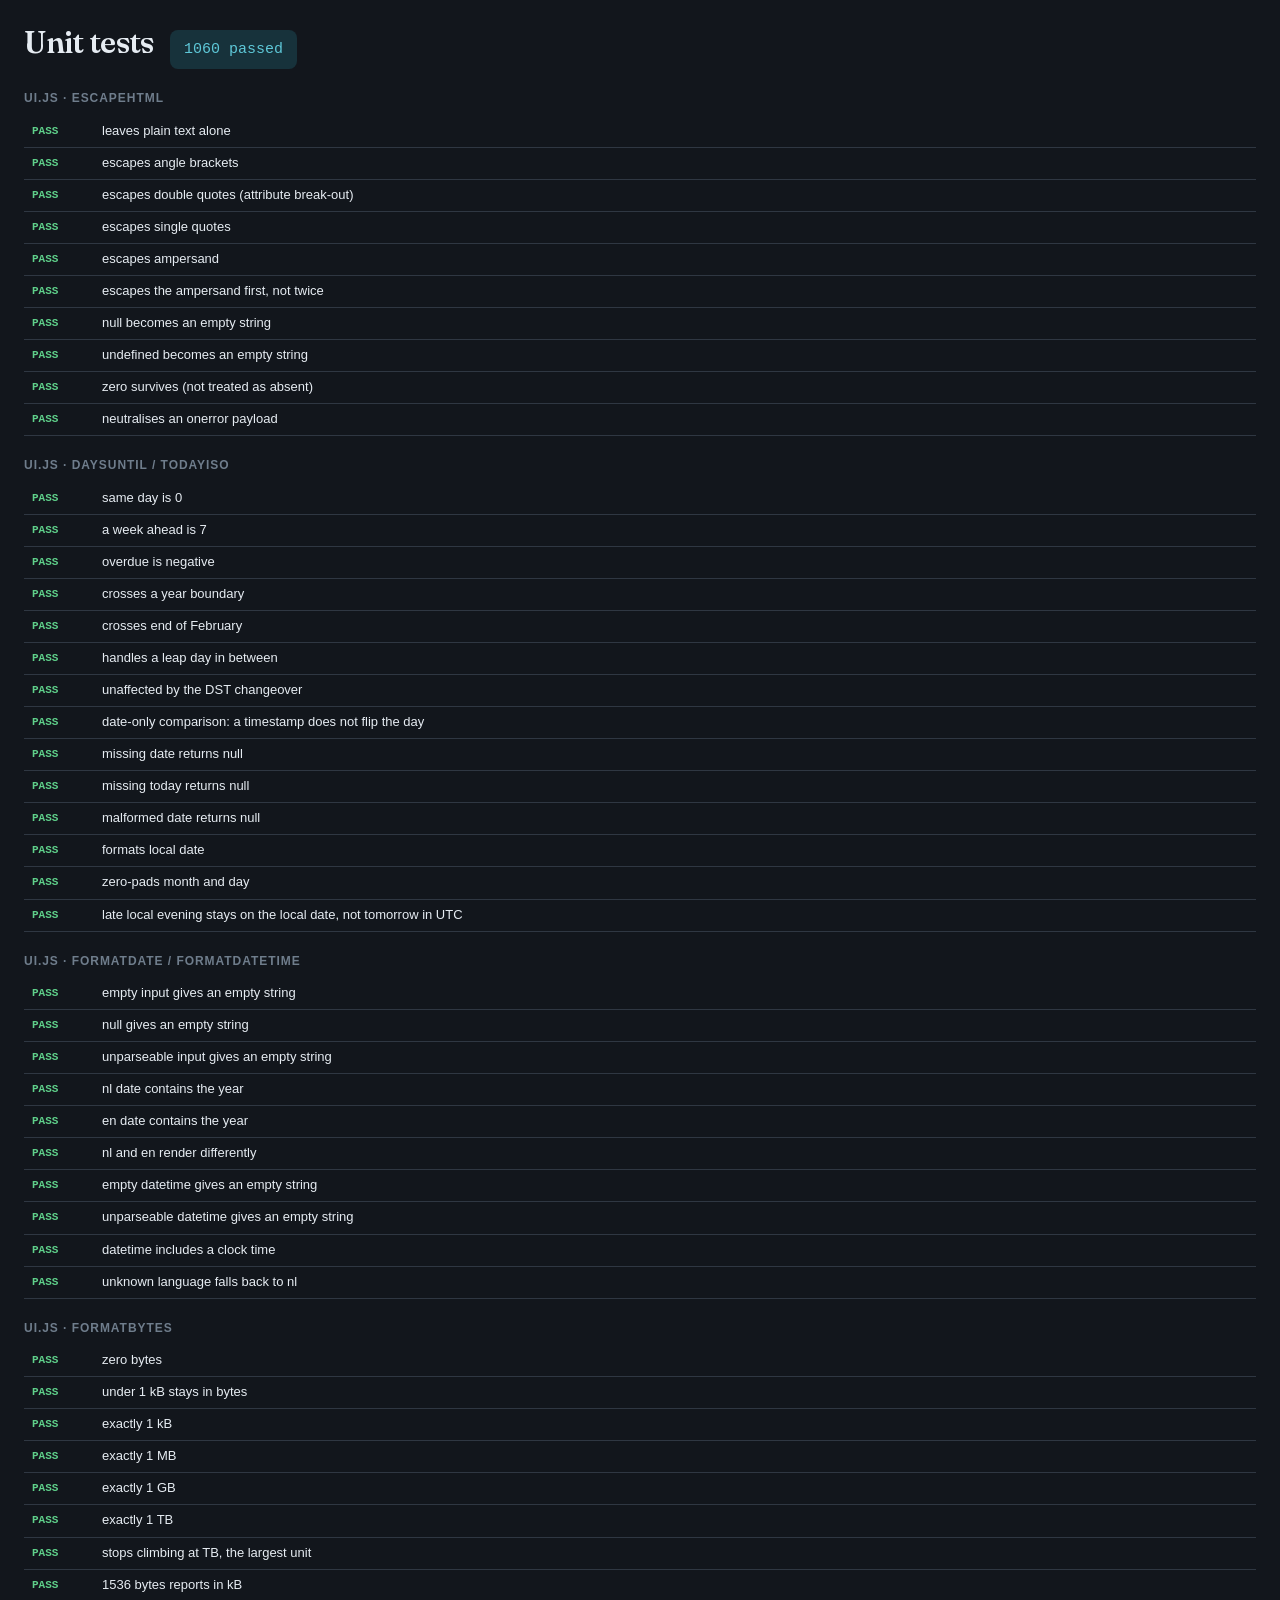
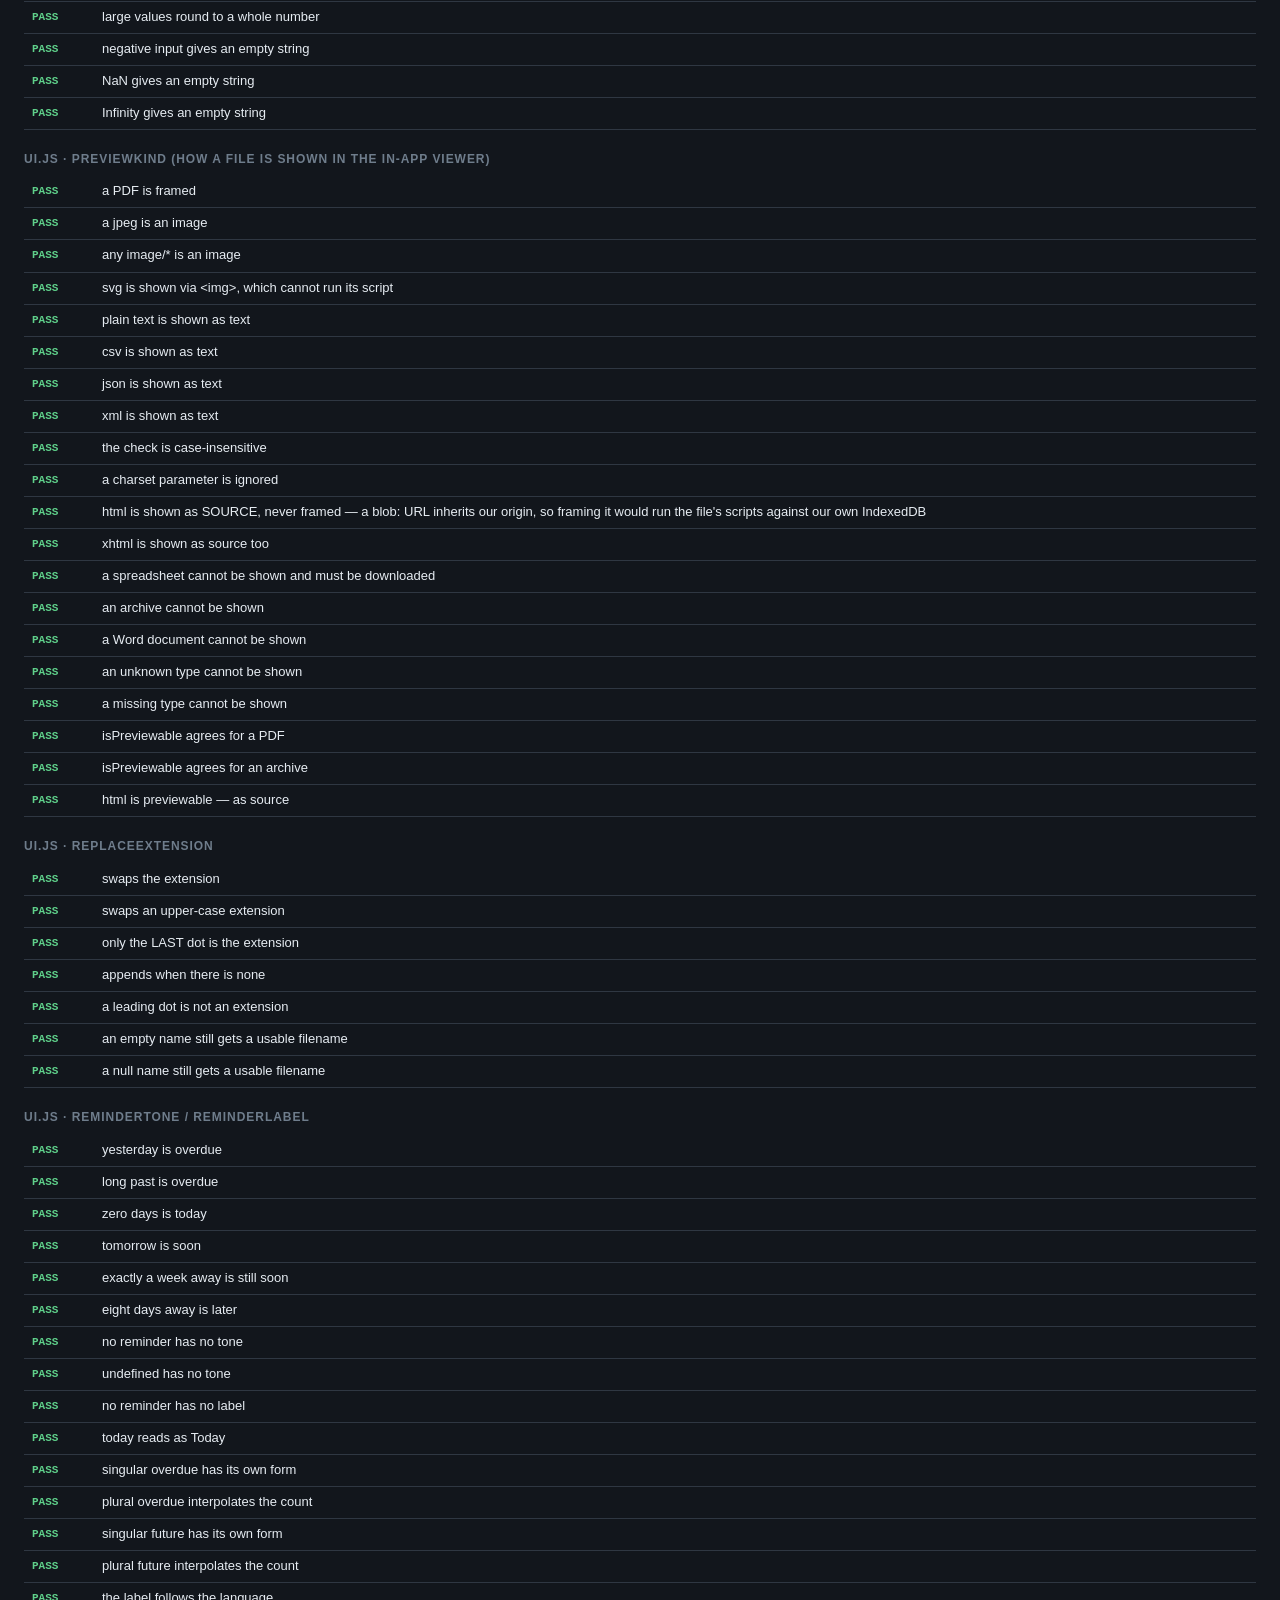
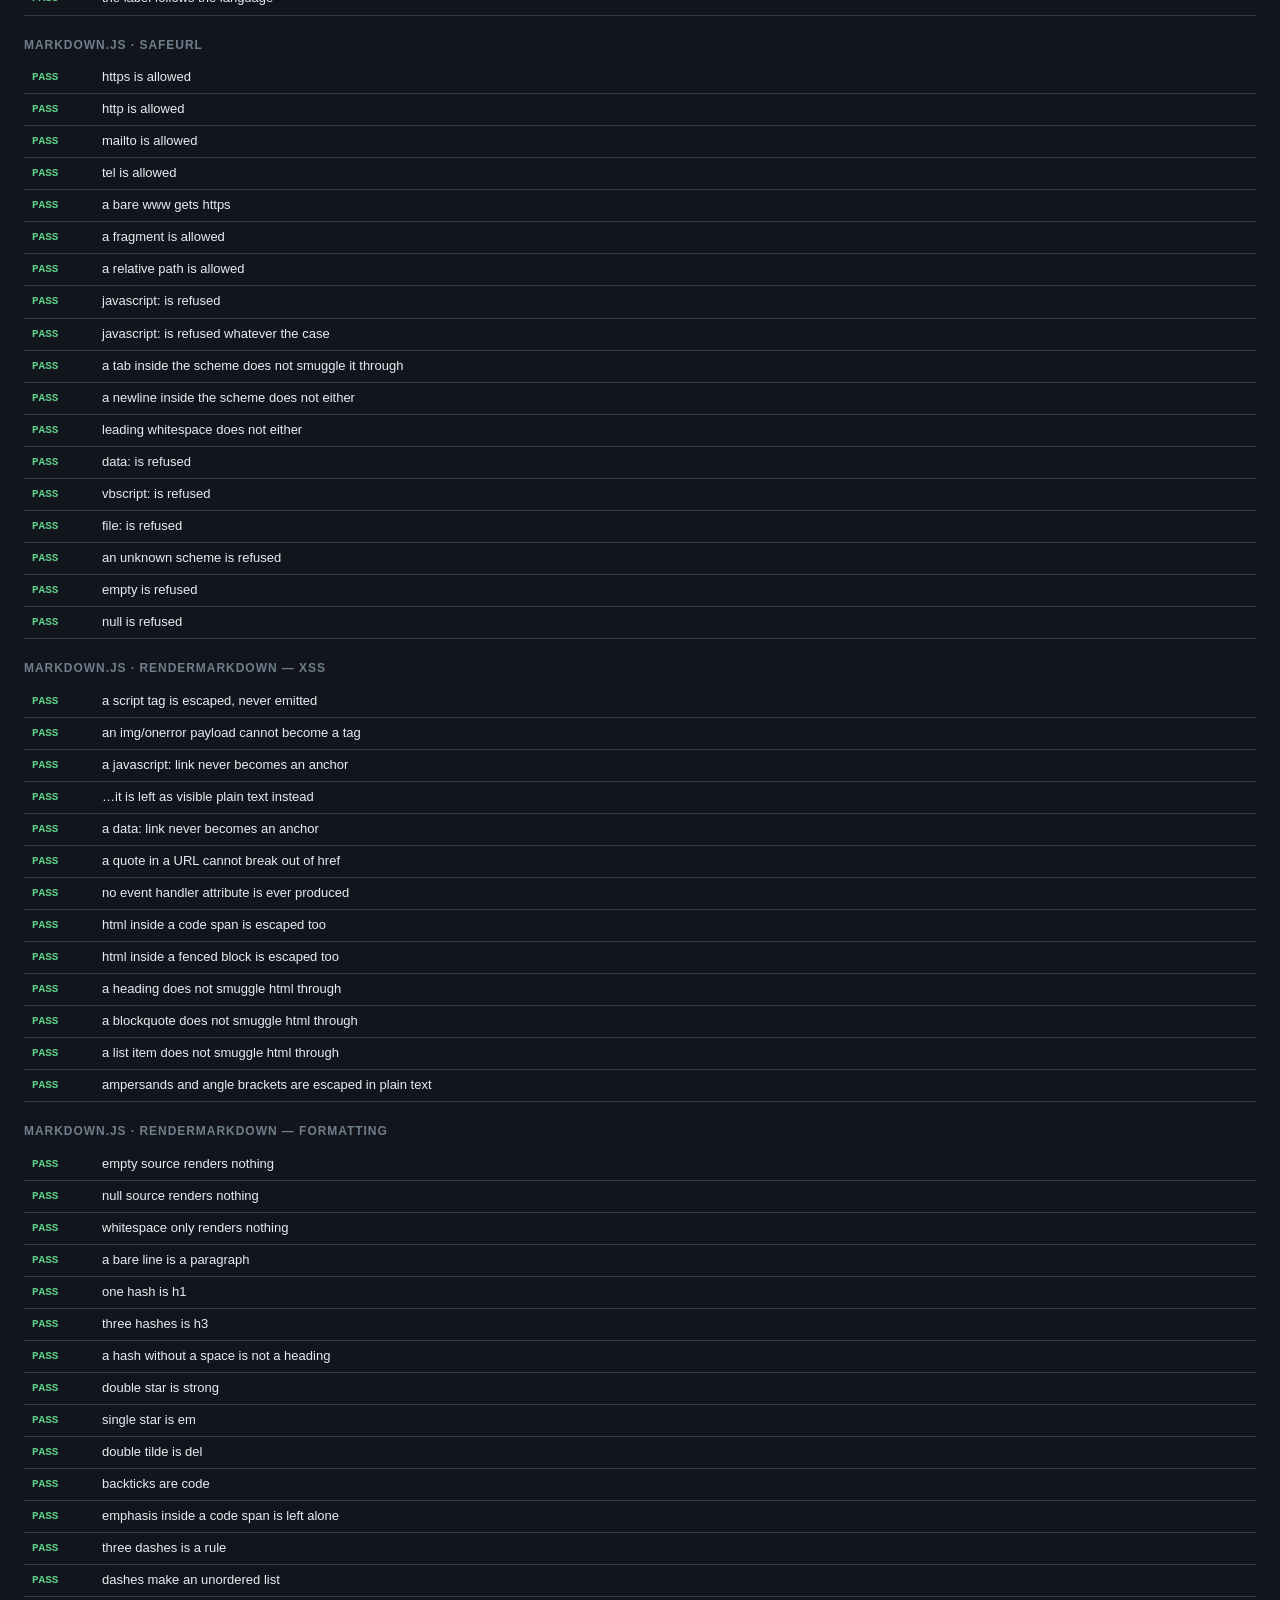
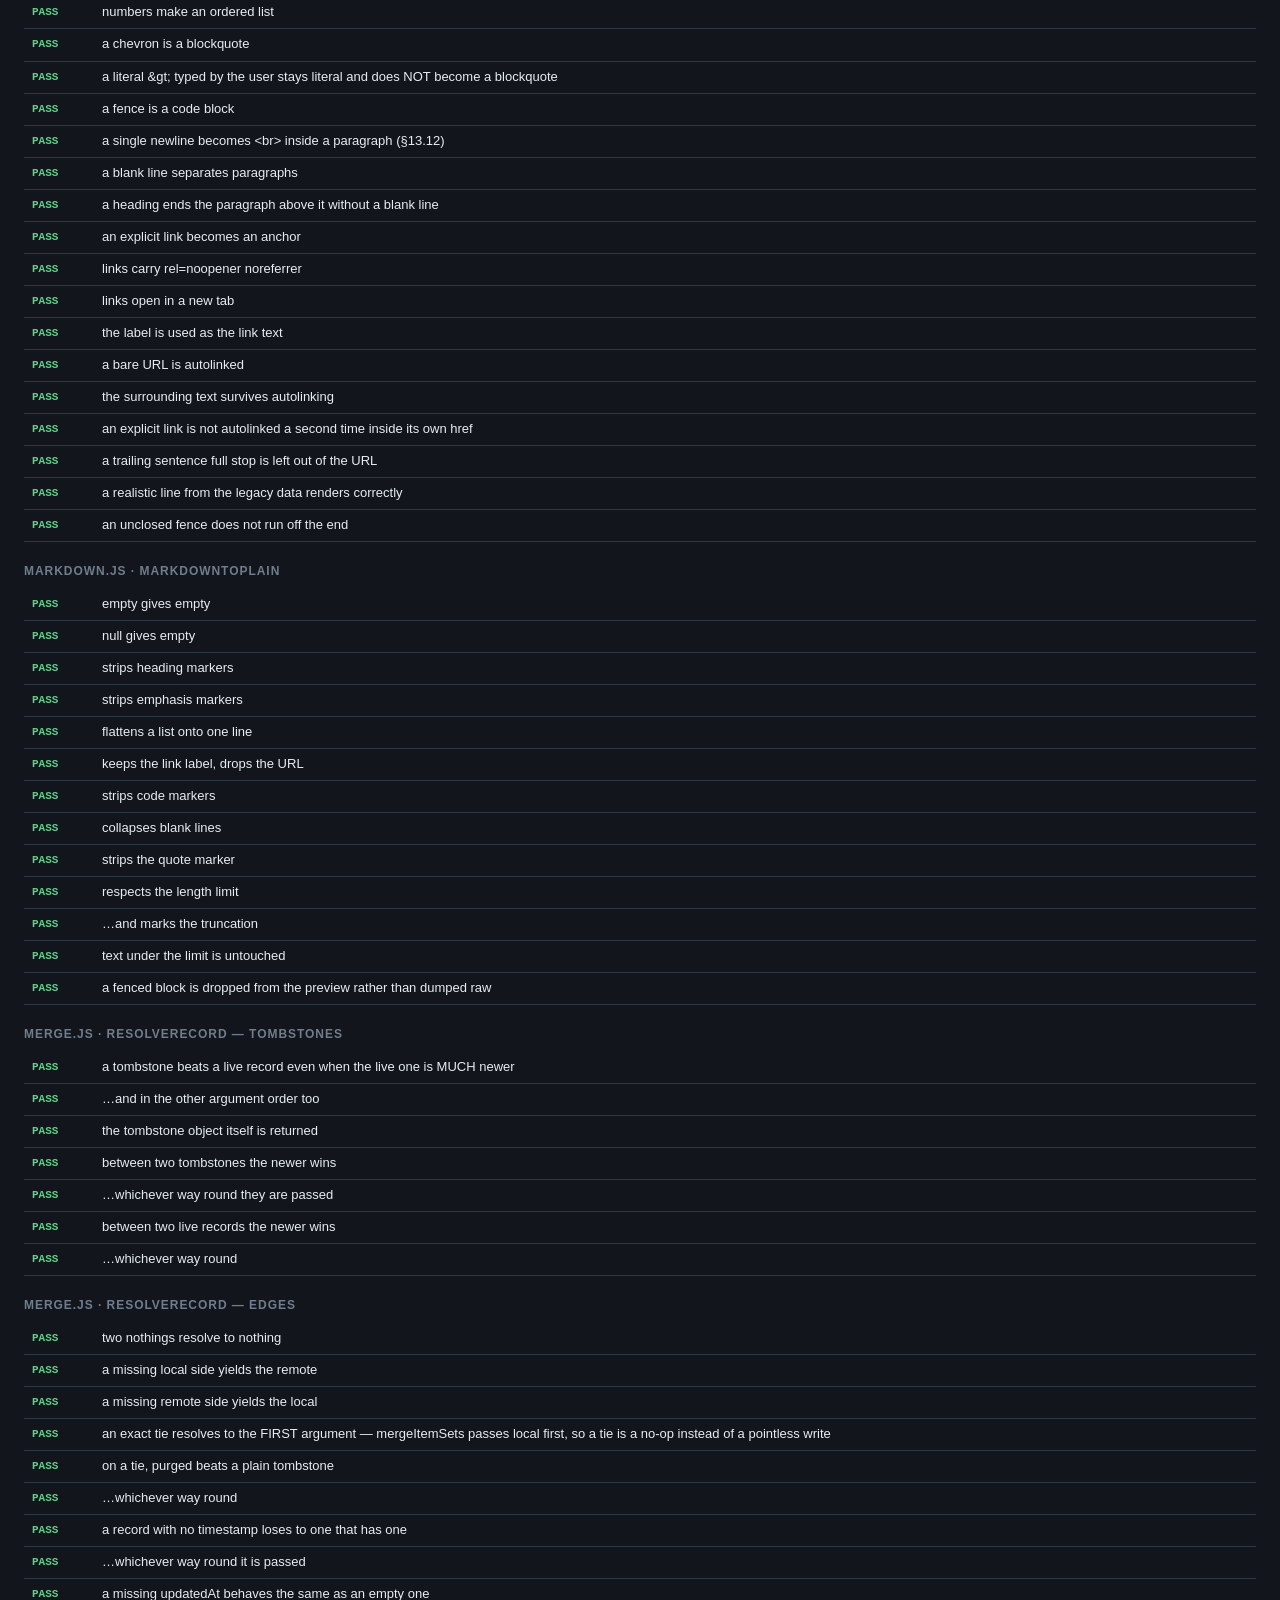
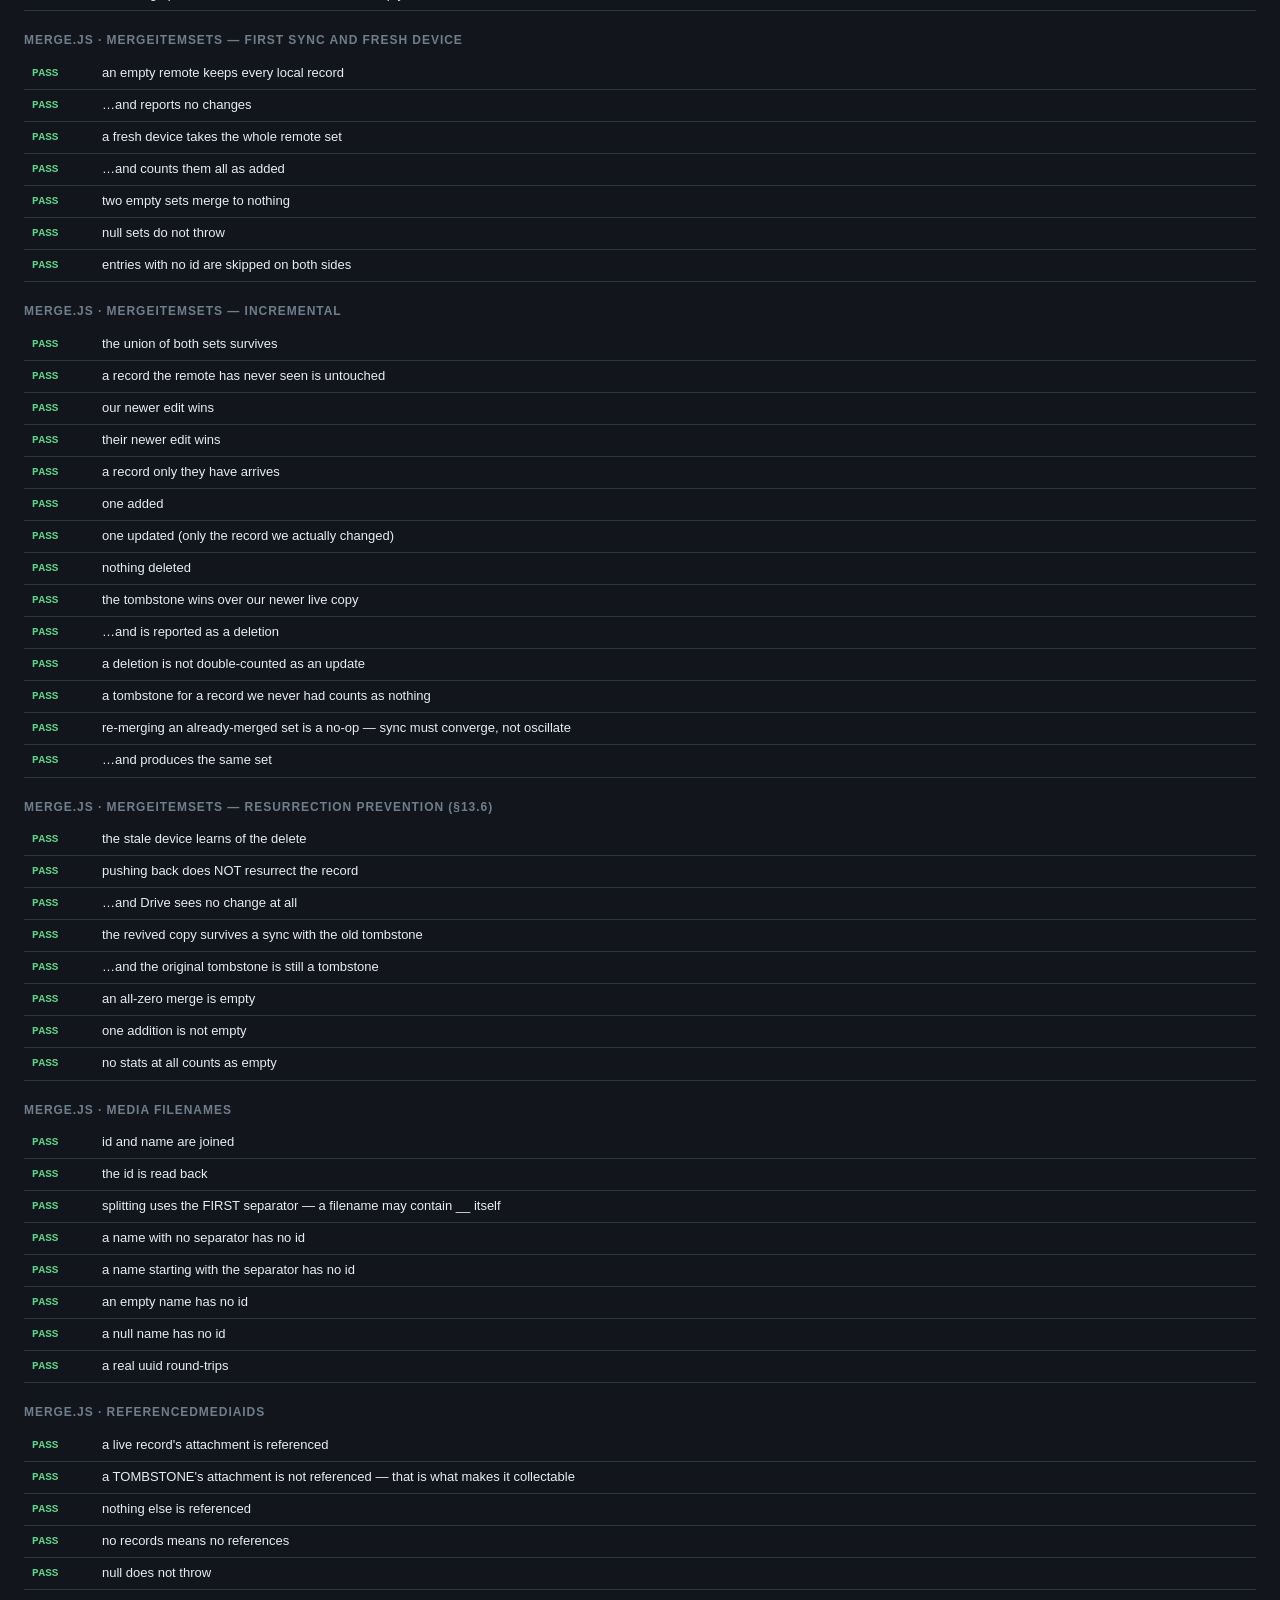
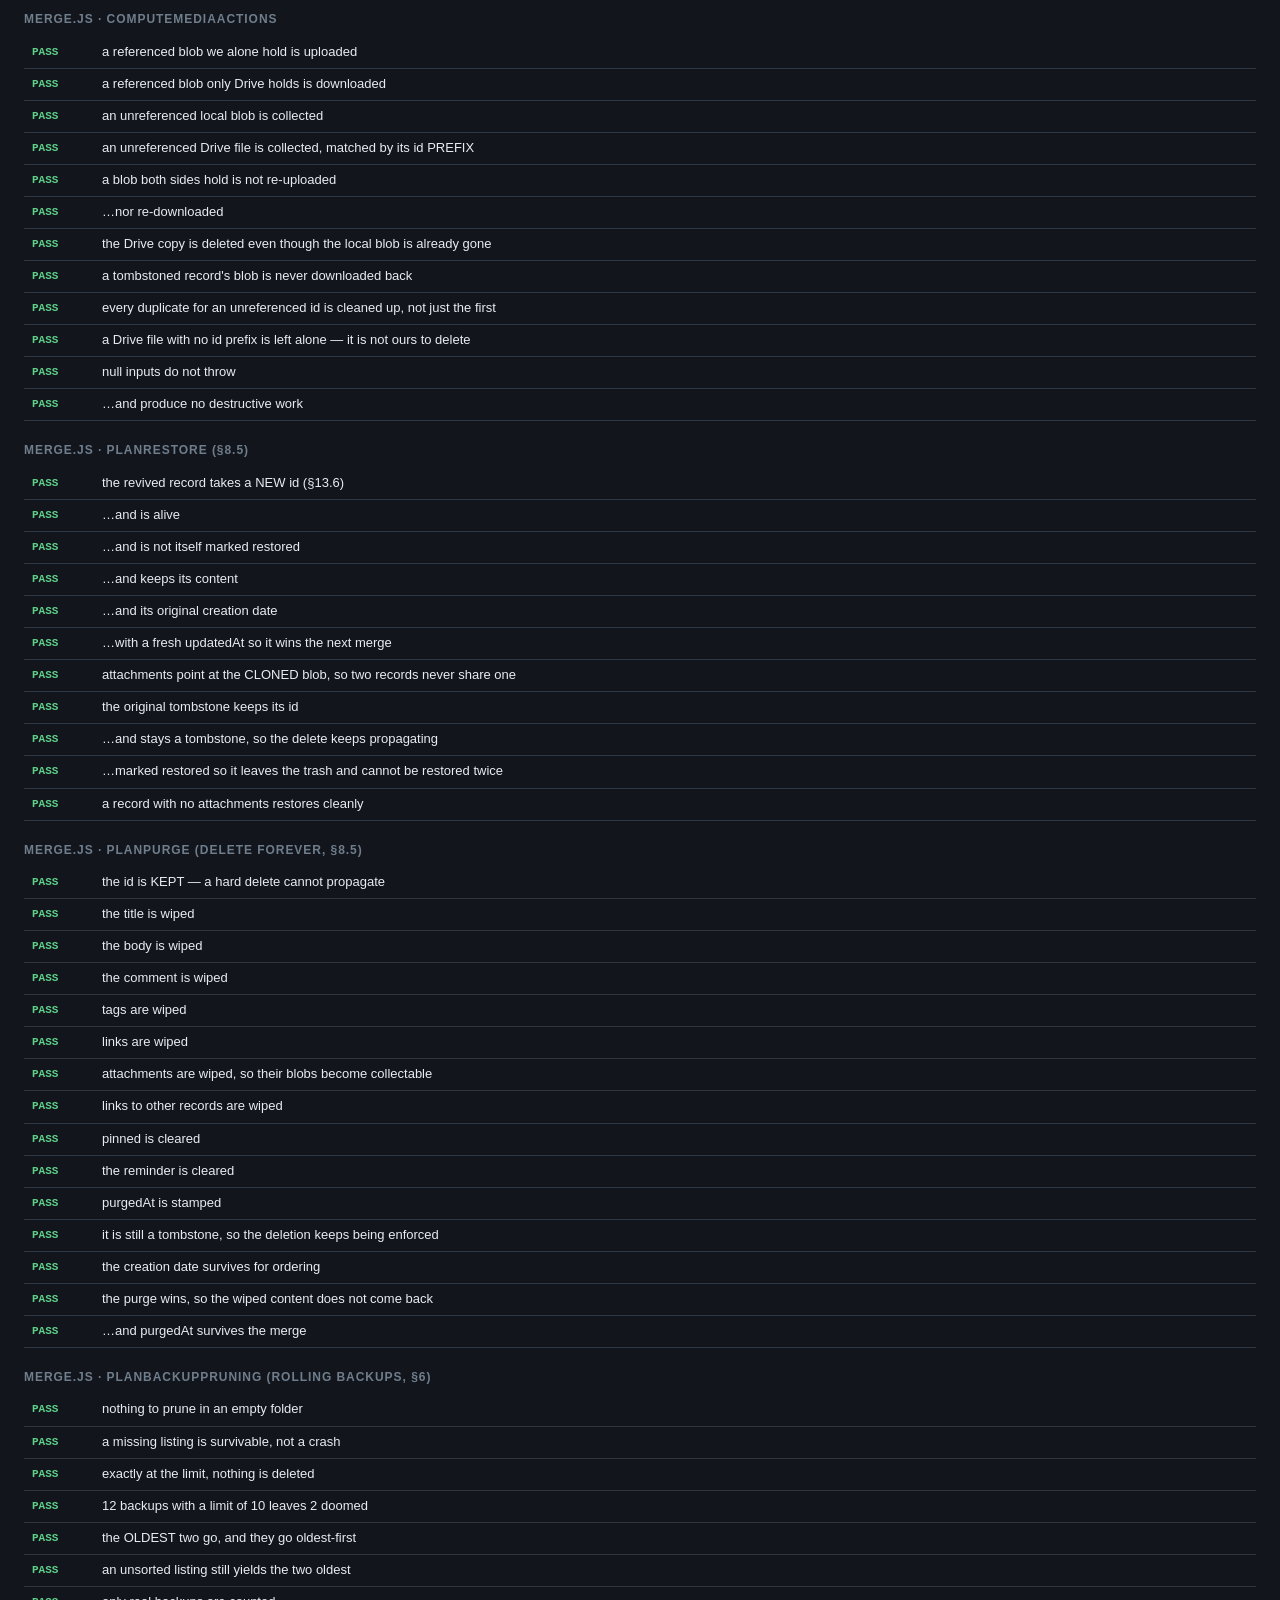
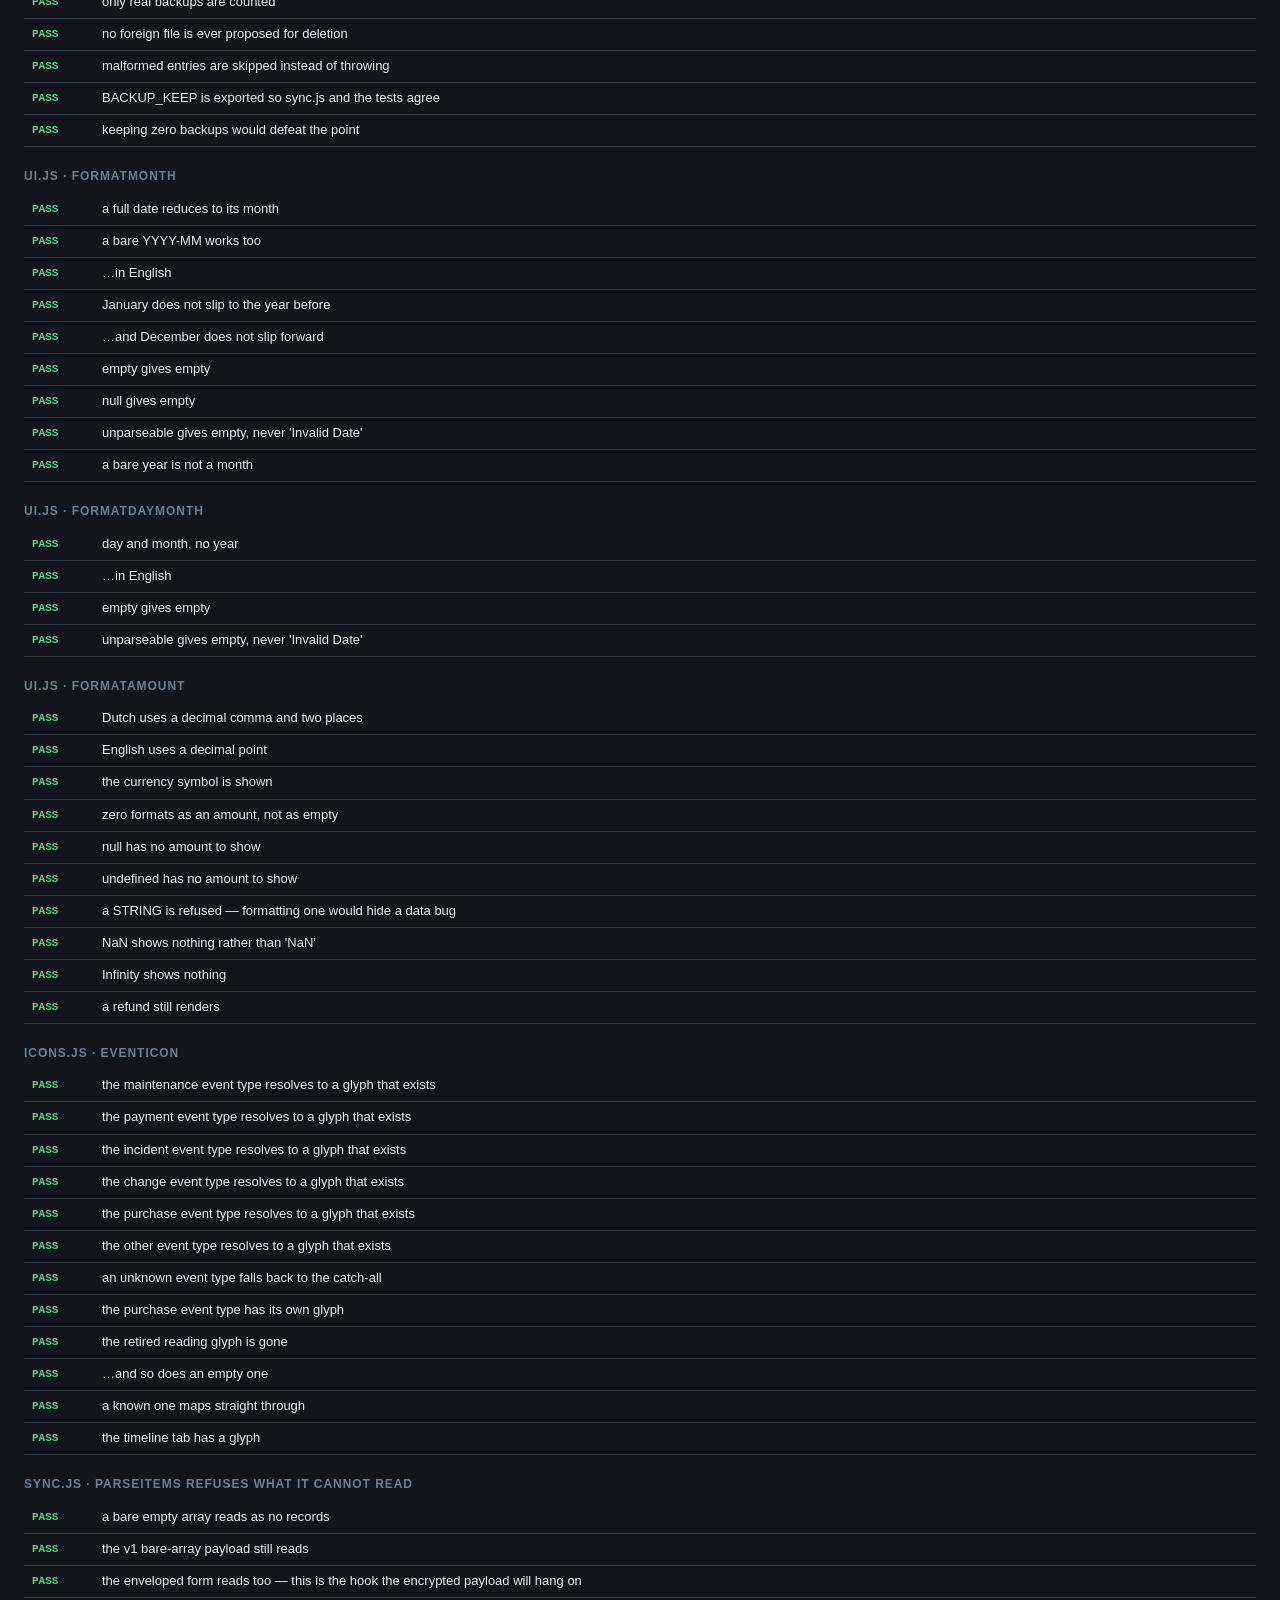
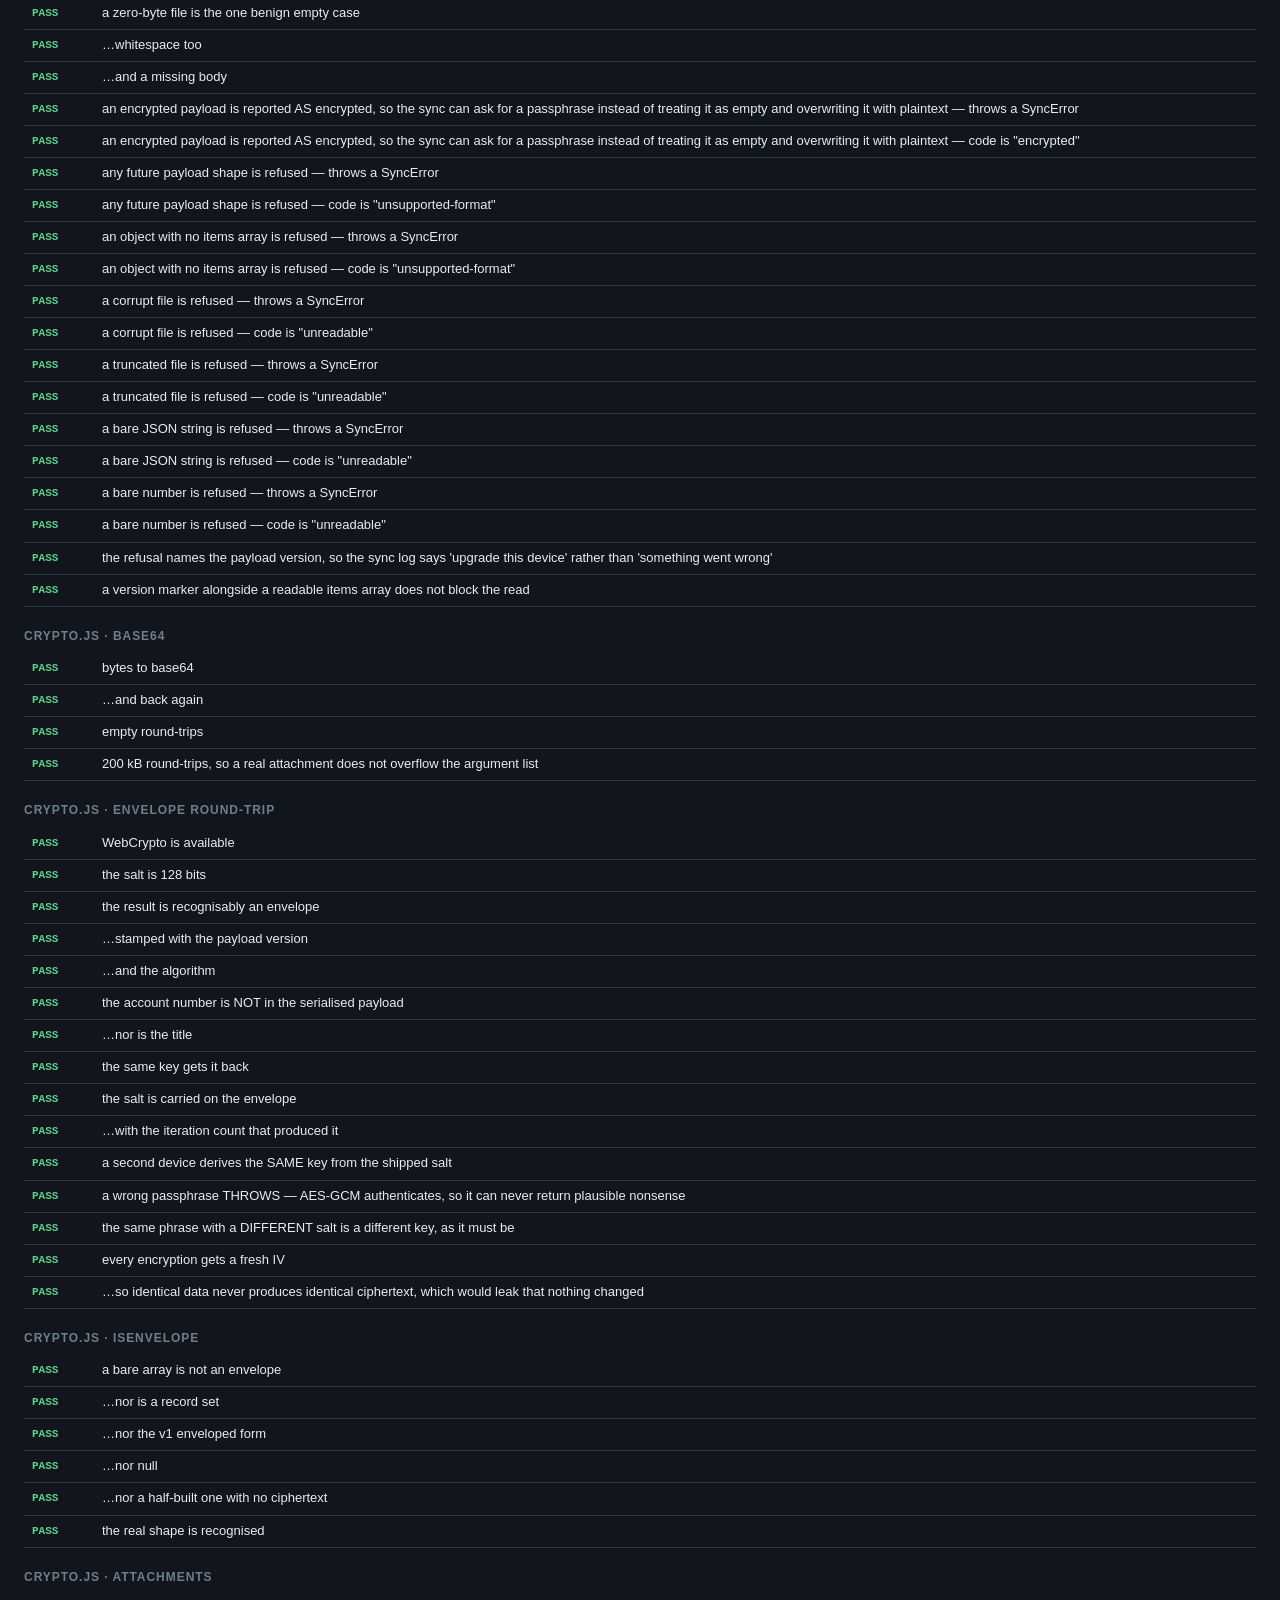
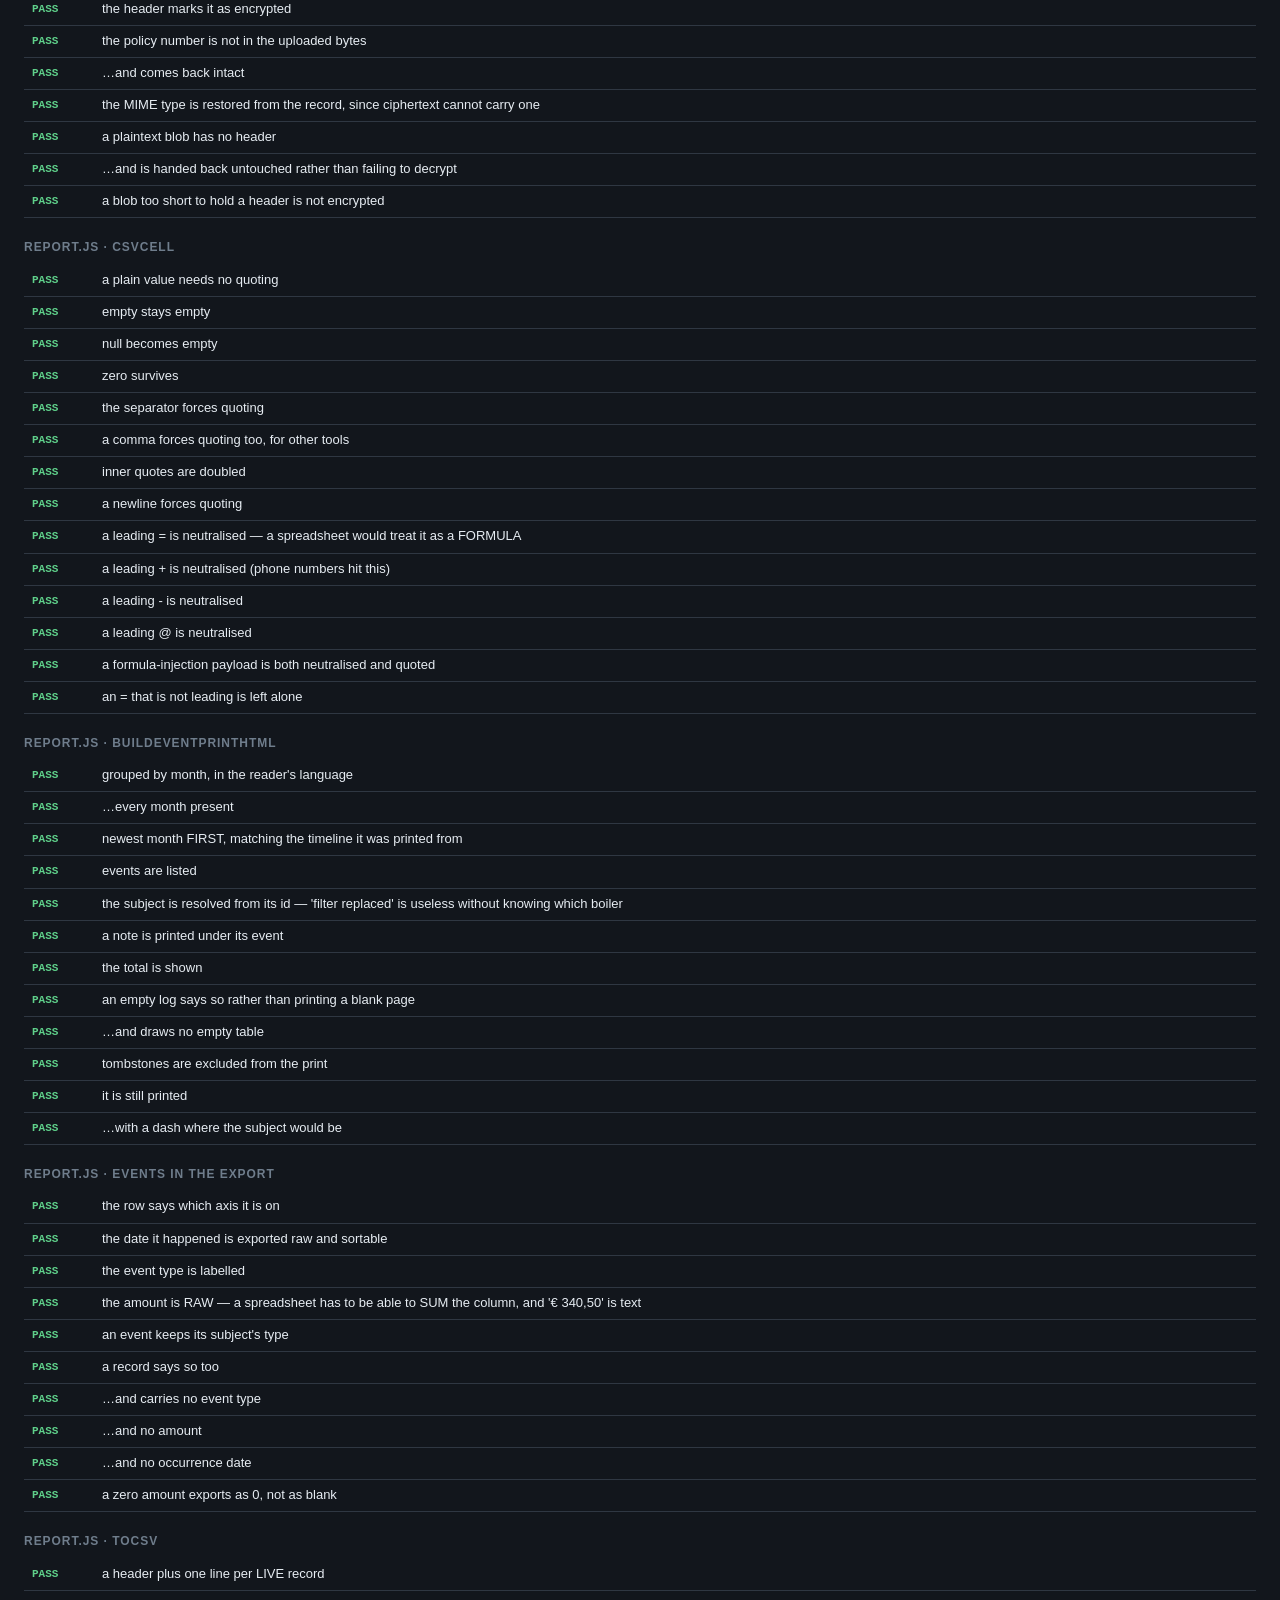
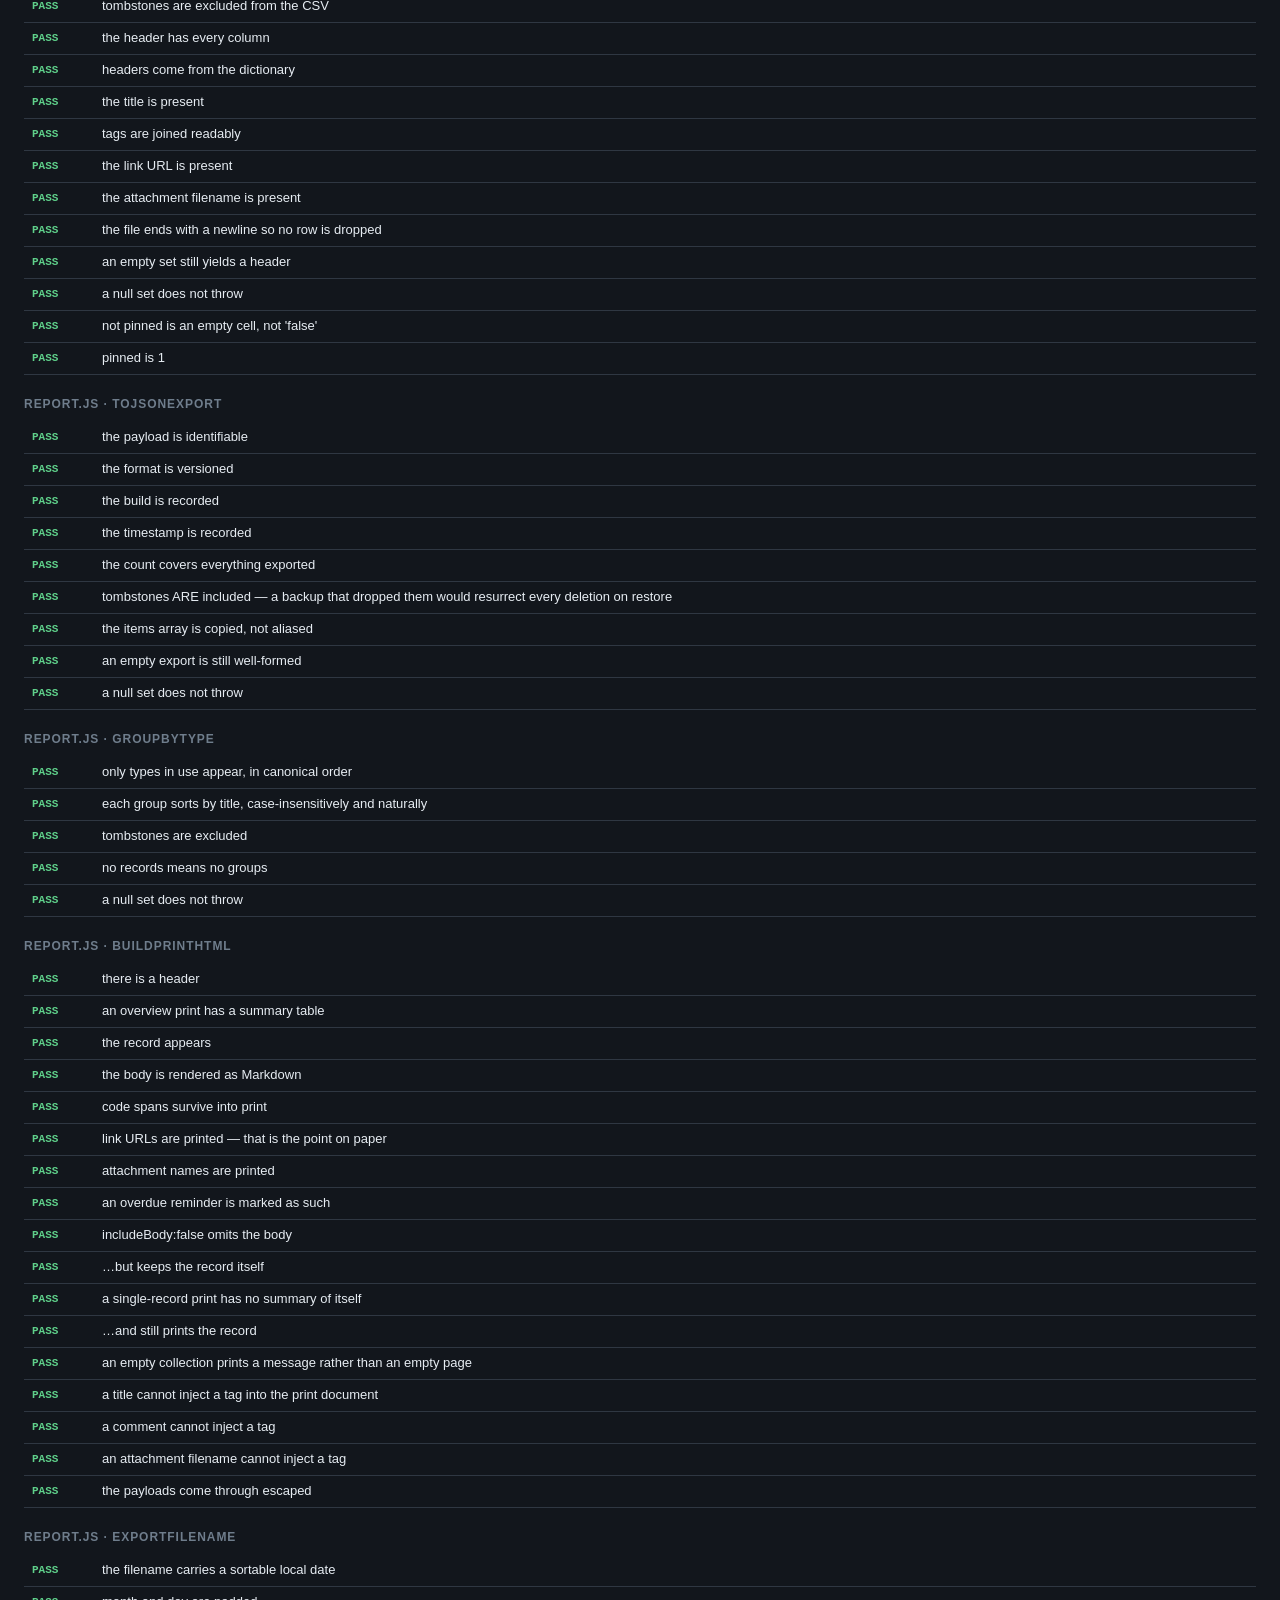
==== commit 8a04c4a2: "Tier 2, part 2: bulk selection and saved views Bulk selection. A mode rather than an always-on check" ====
--- a/tests.html
+++ b/tests.html
@@ -64,6 +64,7 @@
   nextOccurrence, completeReminder, dueNotification,
   computeSpend, computeIncidents, computeUpcoming,
   normalizeFields, FIELD_SUGGESTIONS, FIELD_SUGGESTION_KEYS, countEventsBySubject,
+  normalizeViews, isEmptyFilterSet, SAVED_VIEW_MAX,
   versionKey, versionKeyRange, VERSION_KEEP, STORE_VERSIONS,
   diffRecords, applyVersion, DIFFABLE_FIELDS, getVersions, clearVersions,
   normalizeSearchText, buildHaystack, stripTrackingParams, normalizeUrl,
@@ -1818,6 +1819,42 @@
   const after = { ...before, fields: [{ id: "1", key: "Serie", value: "BBB" }] };
   assertDeepEqual(diffRecords(before, after), ["fields"], "a changed detail shows in a revision diff");
 }
+
+group("db.js · saved views");
+
+assertDeepEqual(normalizeViews(null), [], "null gives no views");
+assertDeepEqual(normalizeViews([{ name: "  " }]), [], "a view with no name is dropped");
+{
+  const out = normalizeViews([{ name: " Verzekeringen ", filters: { type: "utilities", tags: ["huis"] } }]);
+  assertEqual(out.length, 1, "a named view survives");
+  assertEqual(out[0].name, "Verzekeringen", "the name is trimmed");
+  assertEqual(out[0].filters.type, "utilities", "its filters are kept");
+  assertDeepEqual(out[0].filters.tags, ["huis"], "…including tags");
+  assertEqual(out[0].filters.sortBy, "updatedAt", "a missing sort field falls back rather than breaking the query");
+  assertEqual(out[0].filters.sortDir, "desc", "…and so does the direction");
+  assertTrue(!!out[0].id, "an id is minted");
+}
+{
+  const out = normalizeViews([{ name: "x", filters: { sortBy: "nonsense", sortDir: "sideways" } }]);
+  assertEqual(out[0].filters.sortBy, "updatedAt",
+    "an unknown sort field is refused — it would silently break every use of the view");
+  assertEqual(out[0].filters.sortDir, "desc", "…as is an unknown direction");
+}
+{
+  const many = Array.from({ length: 20 }, (_, i) => ({ name: `v${i}` }));
+  assertEqual(normalizeViews(many).length, SAVED_VIEW_MAX, "the list is capped");
+}
+{
+  const long = normalizeViews([{ name: "n".repeat(200) }]);
+  assertEqual(long[0].name.length, 40, "names are capped");
+}
+
+assertTrue(isEmptyFilterSet(null), "no filters is empty");
+assertTrue(isEmptyFilterSet({ search: "  ", type: "", tags: [] }), "blank filters are empty");
+assertTrue(!isEmptyFilterSet({ type: "devices" }), "a type is a filter");
+assertTrue(!isEmptyFilterSet({ tags: ["huis"] }), "a tag is a filter");
+assertTrue(!isEmptyFilterSet({ search: "ketel" }), "a search is a filter");
+assertTrue(!isEmptyFilterSet({ dateFrom: "2026-01-01" }), "a date is a filter");
 
 group("db.js · countEventsBySubject");
 
--- a/style.css
+++ b/style.css
@@ -1519,6 +1519,50 @@
 /* ── Structured fields ────────────────────────────────────────────────── */
 
 /* The one useful fact on the row's second line gets the weight the date had. */
+.chip-row--views {
+  width: 100%;
+  max-width: var(--content-max);
+  margin-inline: auto;
+}
+
+.chip--view .chip__open {
+  font-weight: 500;
+}
+
+/* ── Bulk selection ───────────────────────────────────────────────────── */
+
+.selection-bar {
+  display: flex;
+  flex-wrap: wrap;
+  align-items: center;
+  gap: var(--space-2);
+  width: 100%;
+  max-width: var(--content-max);
+  margin-inline: auto;
+  padding: var(--space-2) var(--space-3);
+  border: 1px solid var(--accent);
+  border-radius: var(--radius-md);
+  background: var(--accent-soft);
+}
+
+.selection-bar__count {
+  flex: 1 1 auto;
+  font-size: var(--step--1);
+  font-weight: 600;
+}
+
+/* A ticked row reads as ticked at a glance, without a checkbox column that
+   would shift every row sideways the moment the mode turns on. */
+.record.is-selected .record__surface {
+  outline: 2px solid var(--accent);
+  outline-offset: -2px;
+  background: var(--accent-soft);
+}
+
+body.is-selecting .record__main {
+  cursor: pointer;
+}
+
 .record__meta-strong {
   color: var(--text-secondary);
   font-weight: 500;
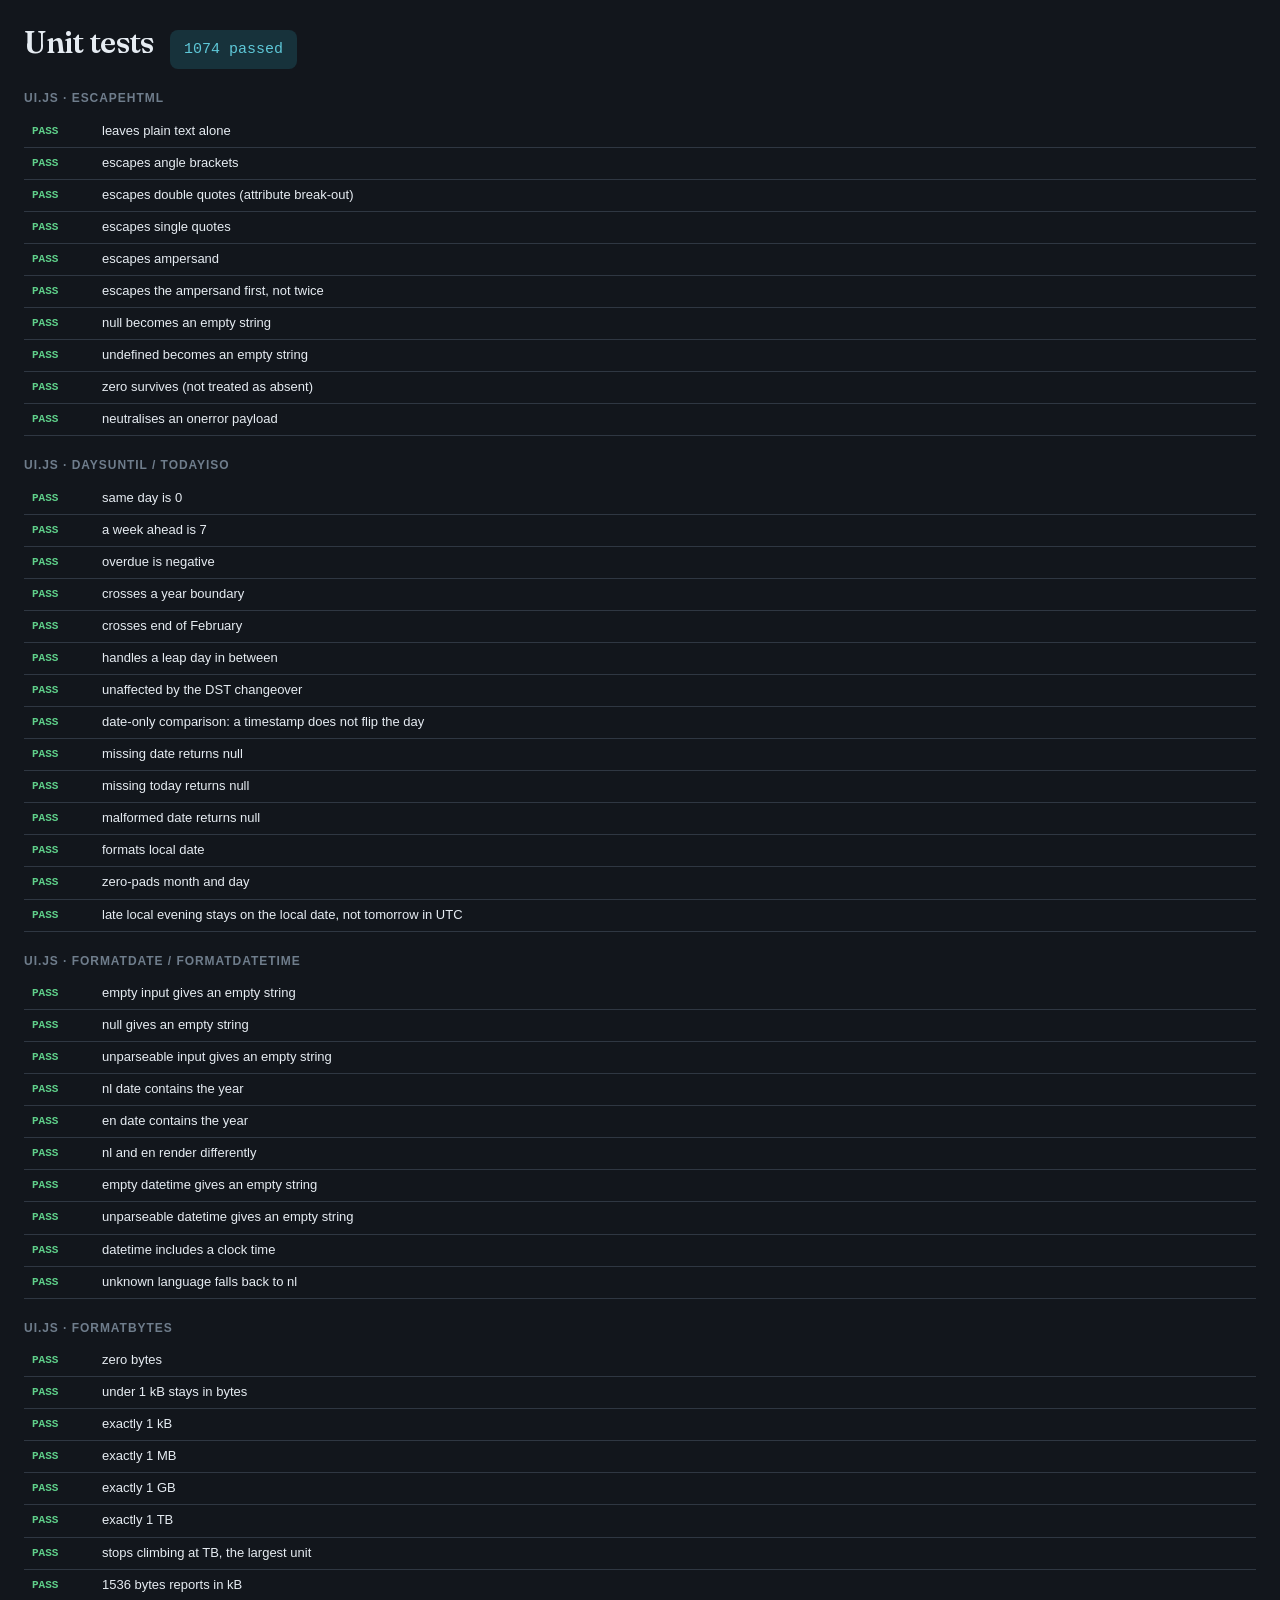
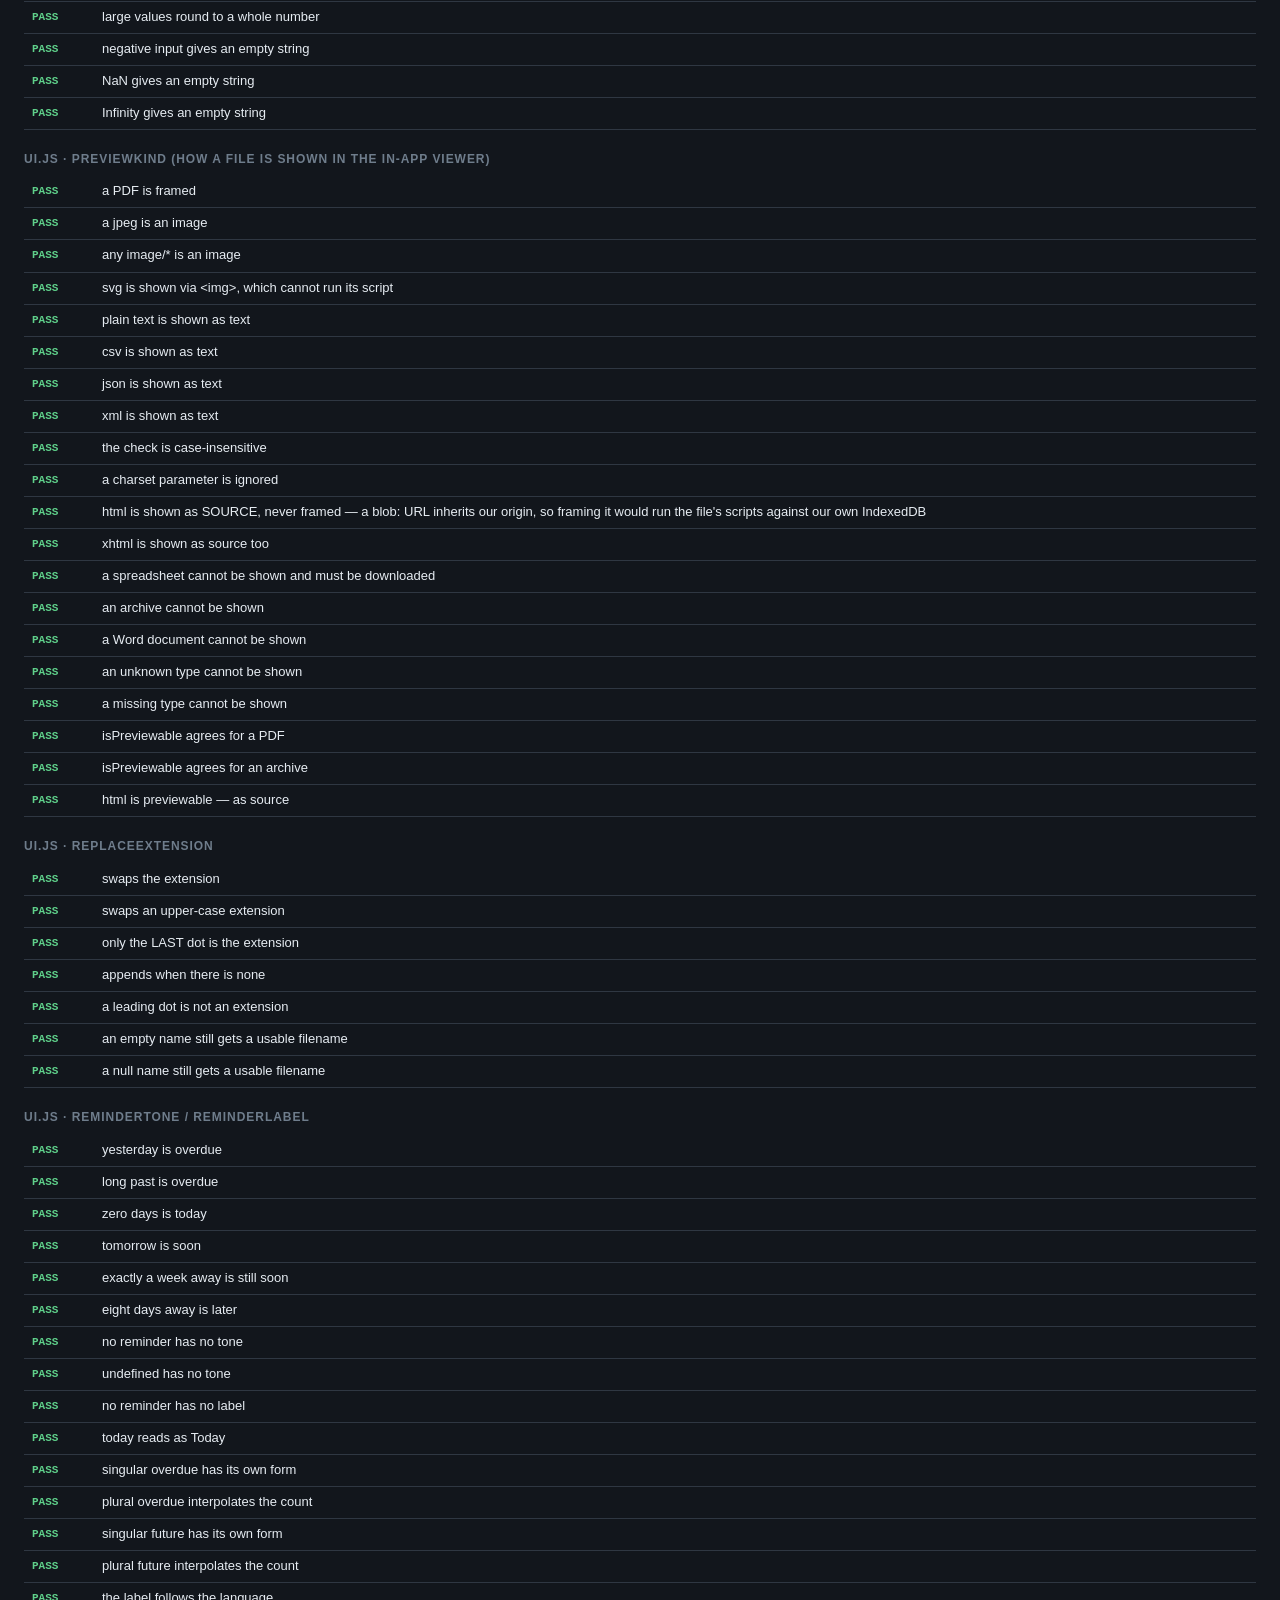
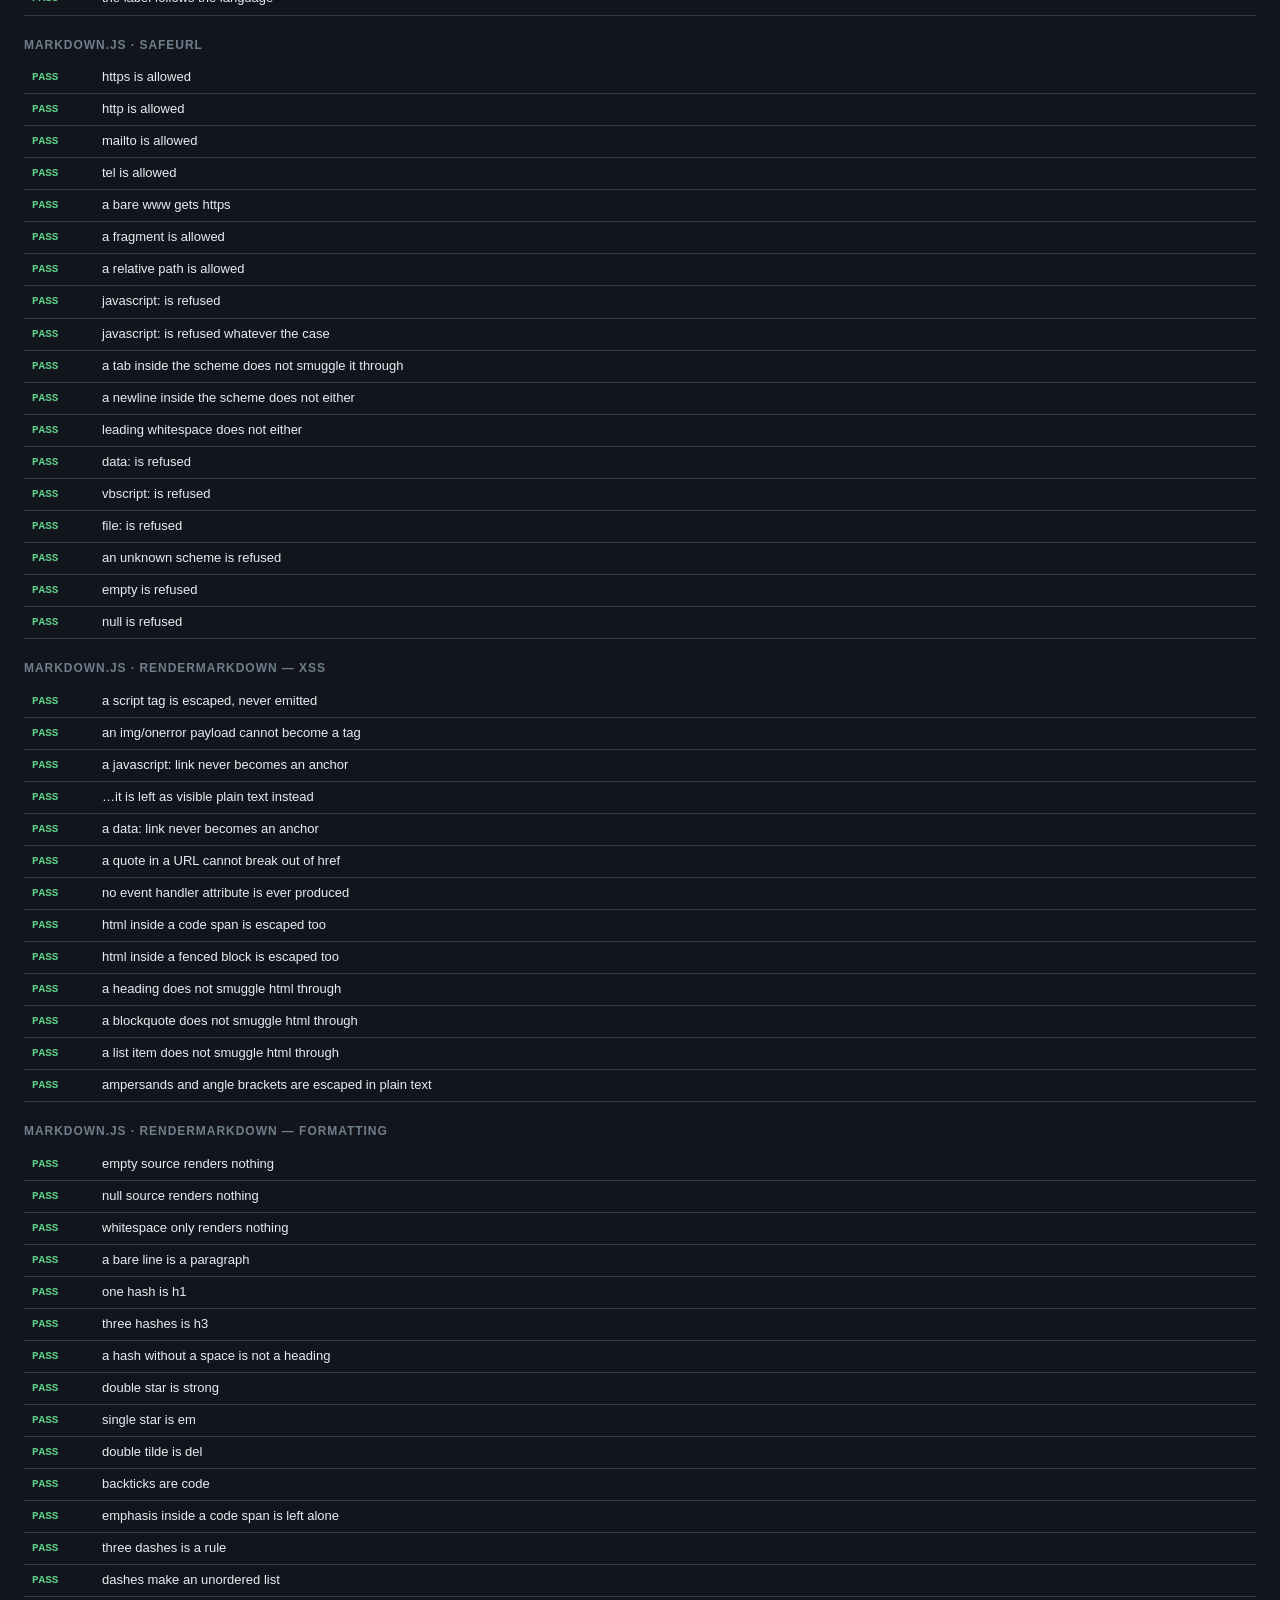
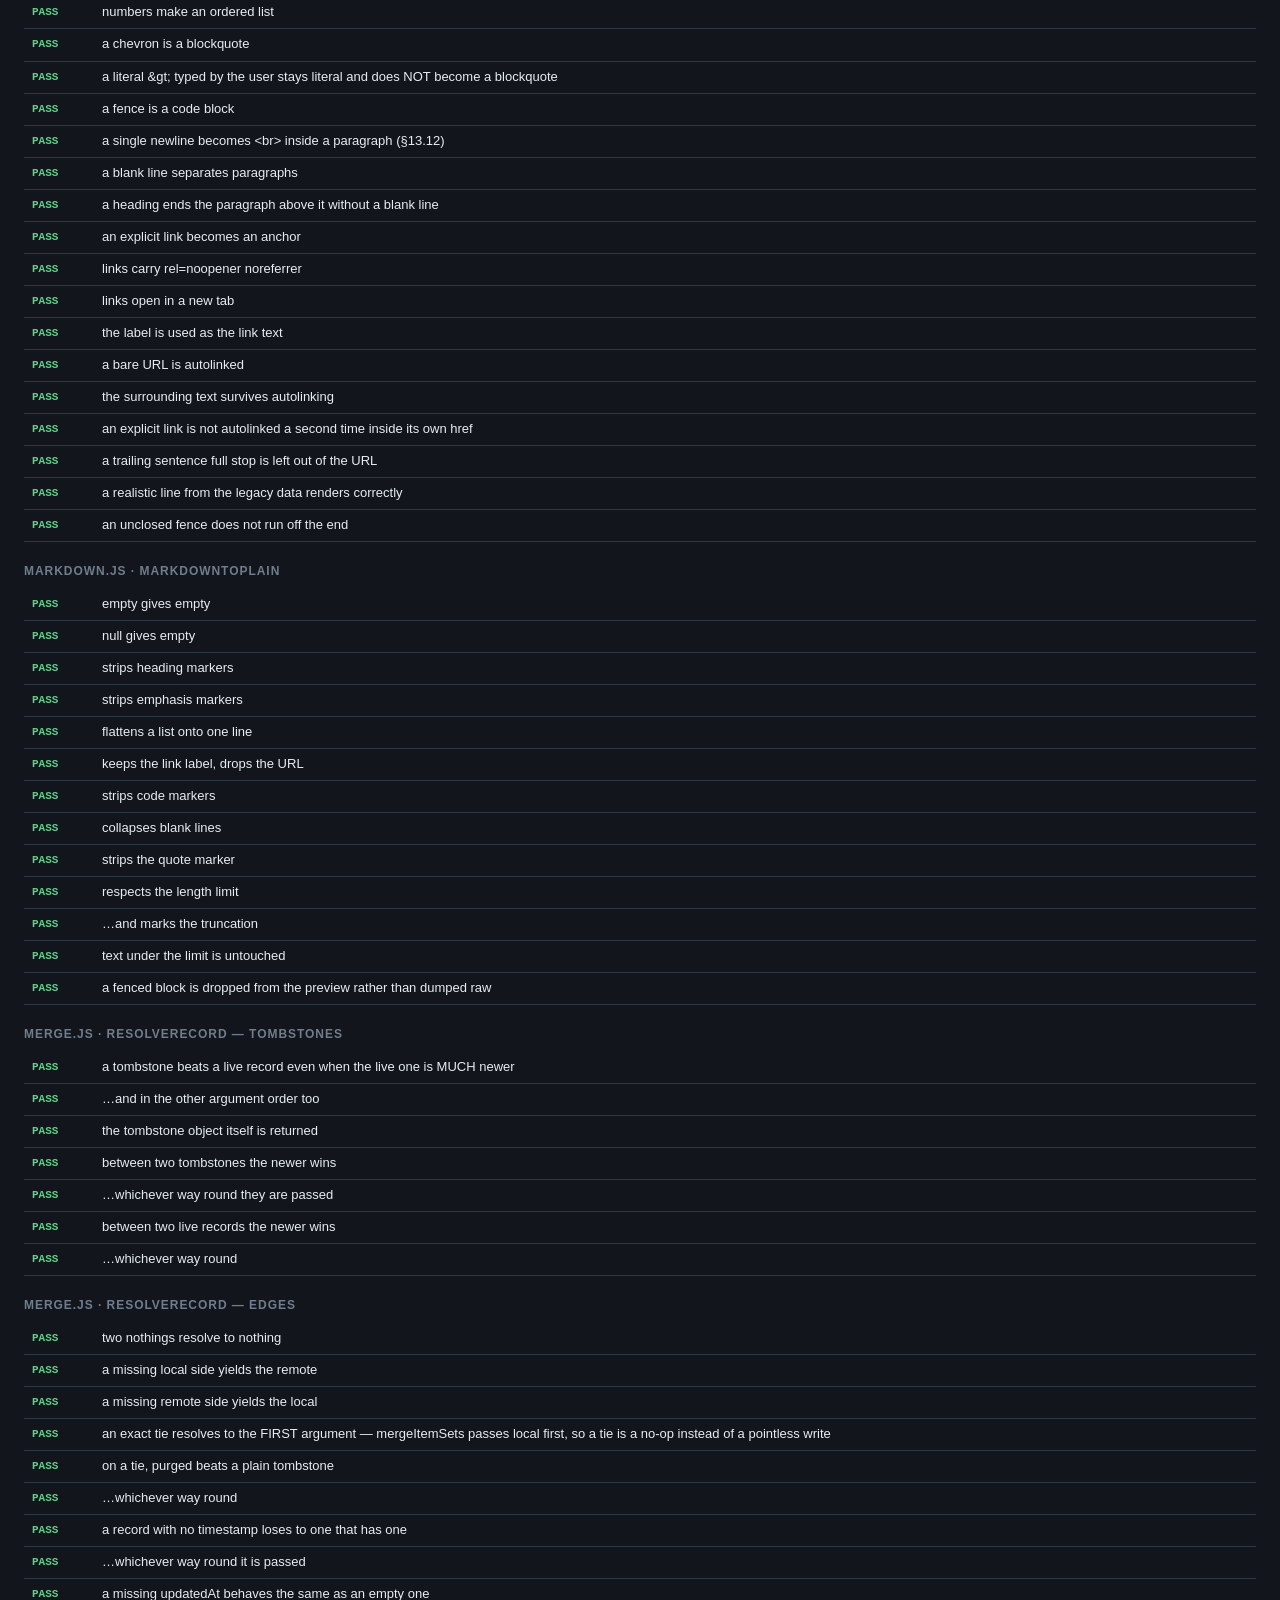
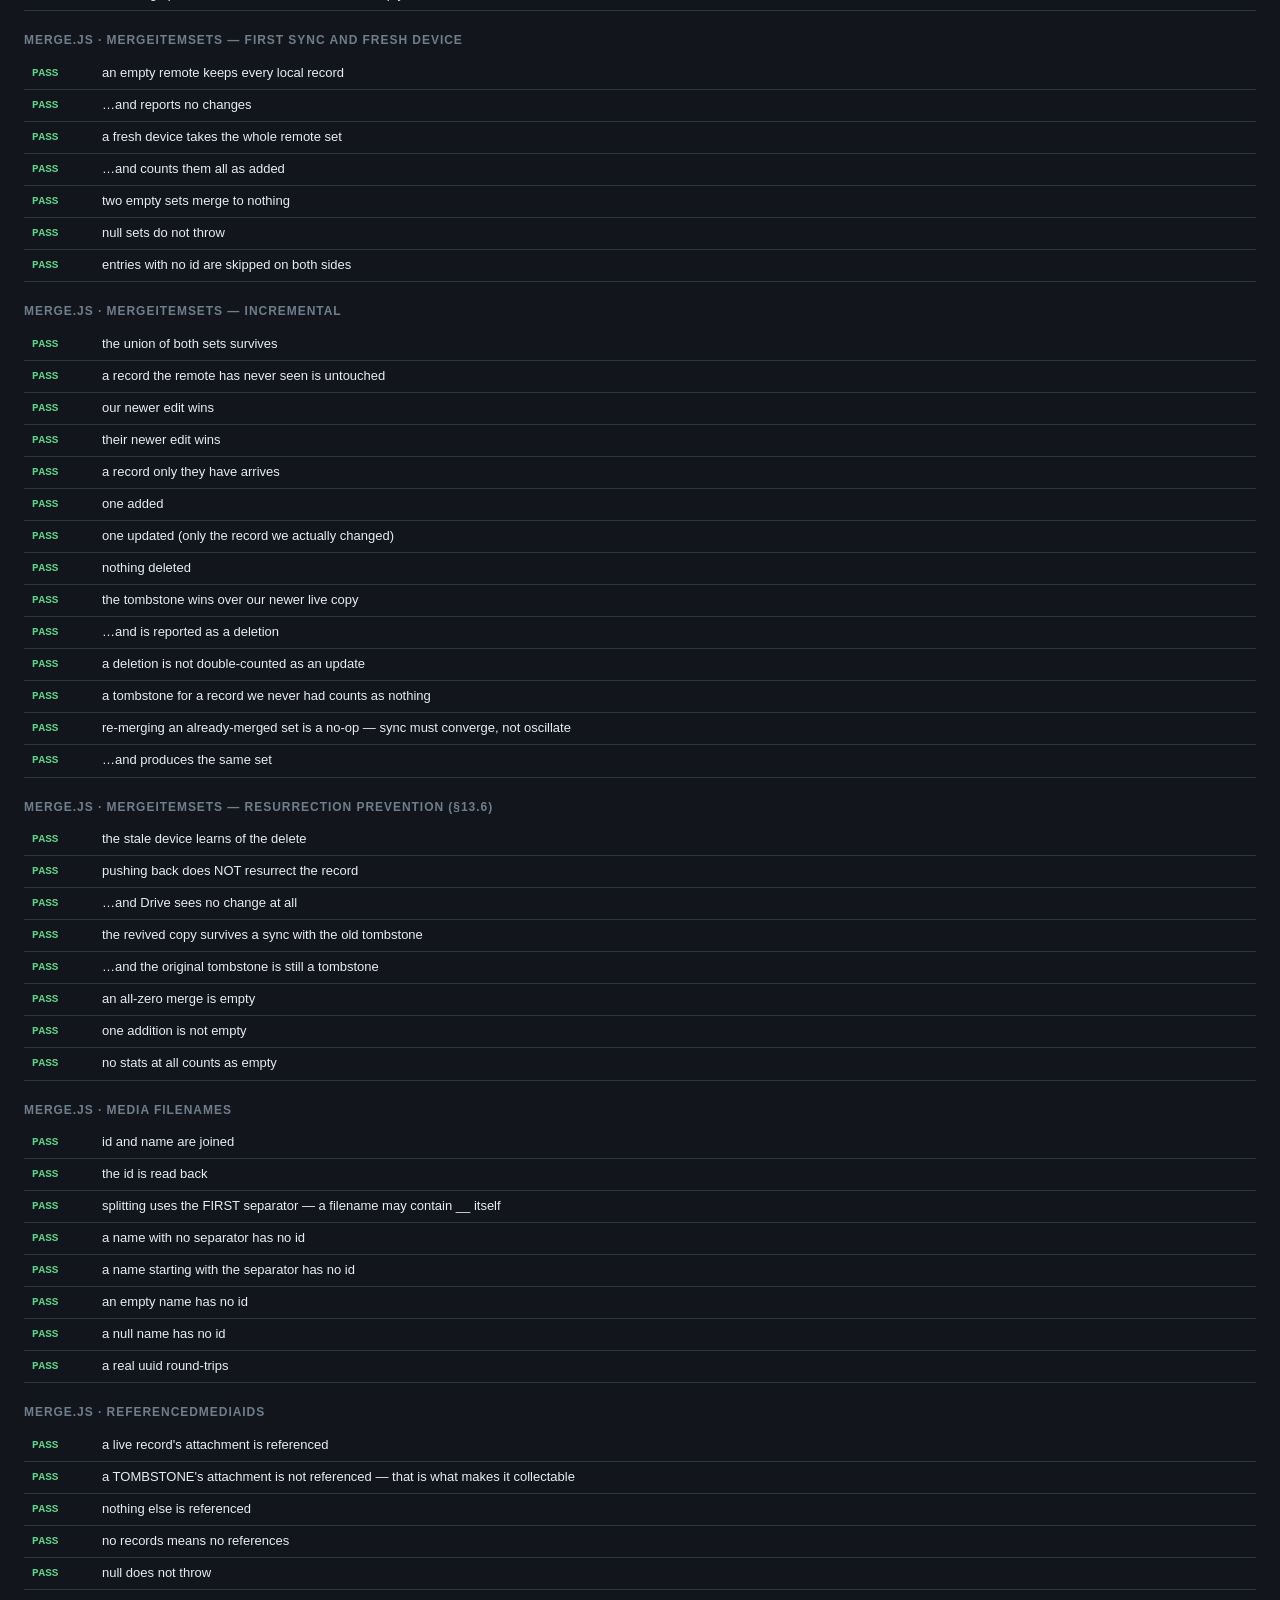
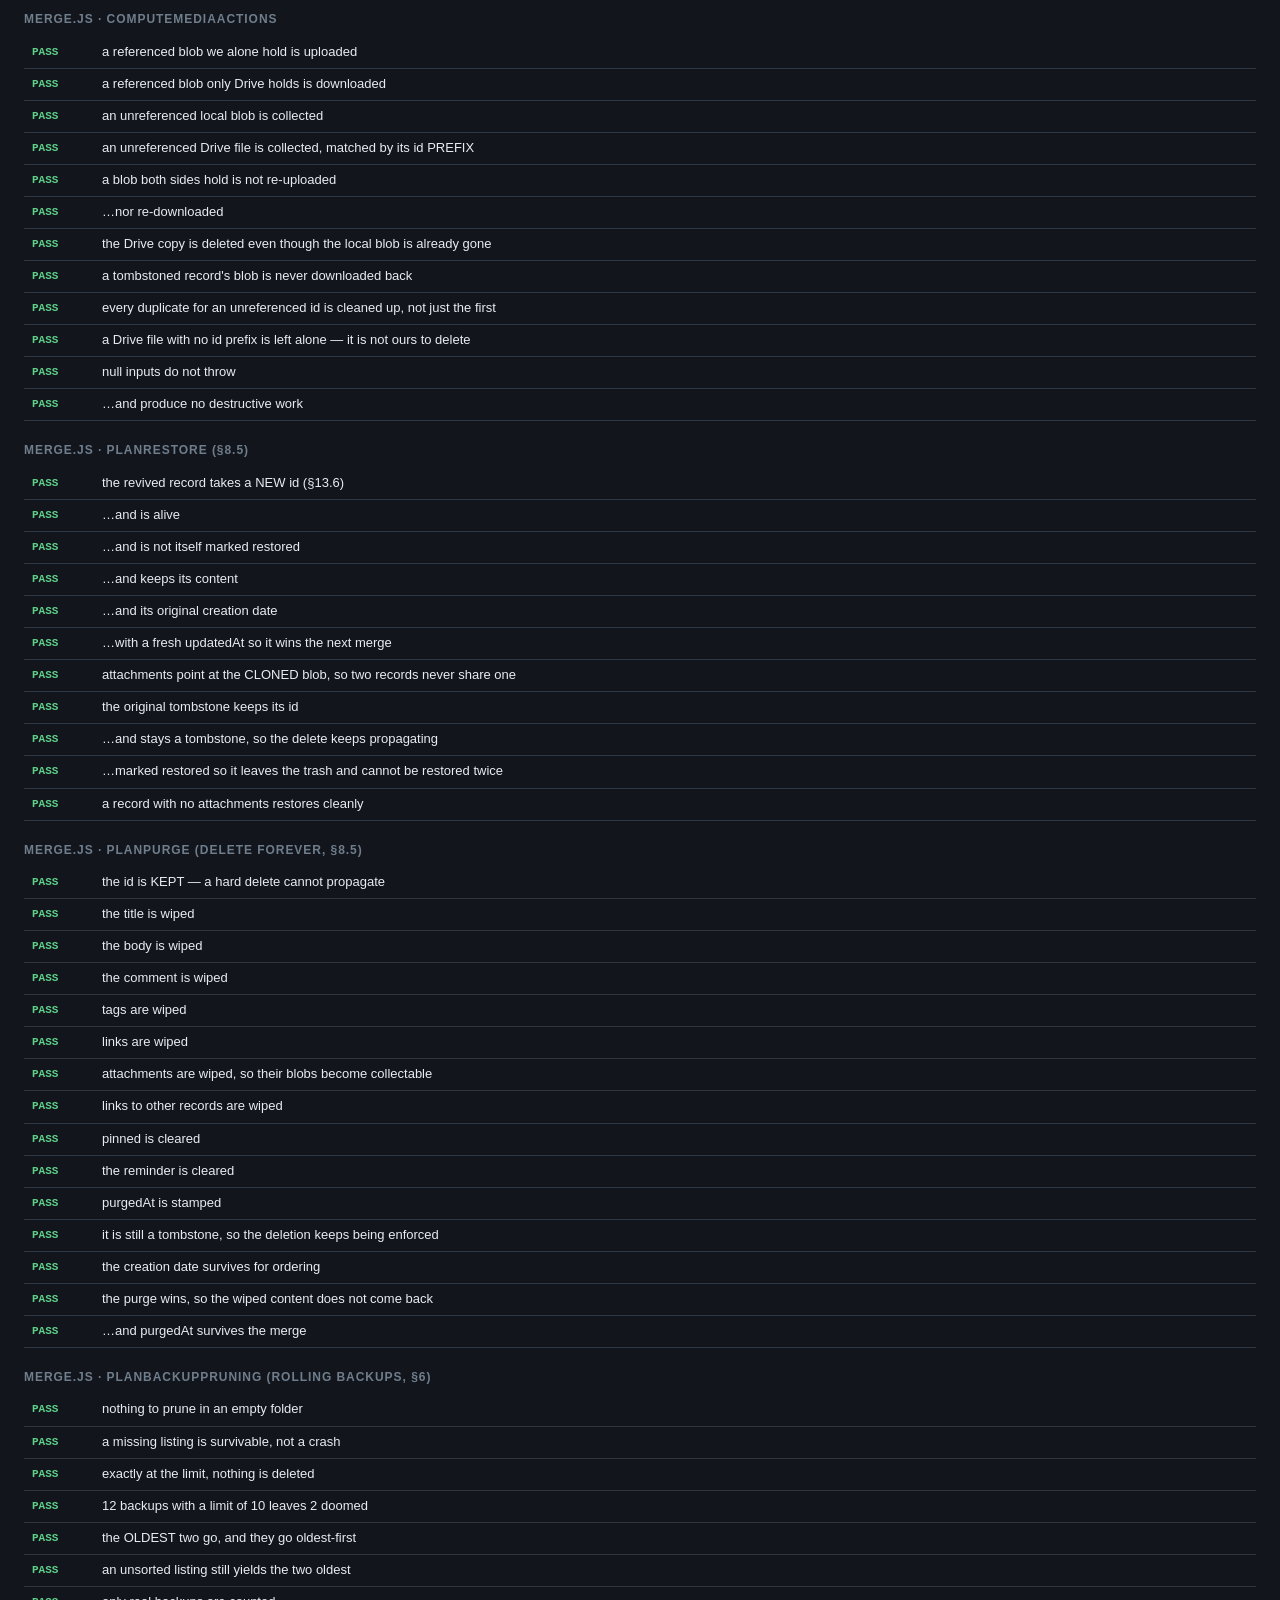
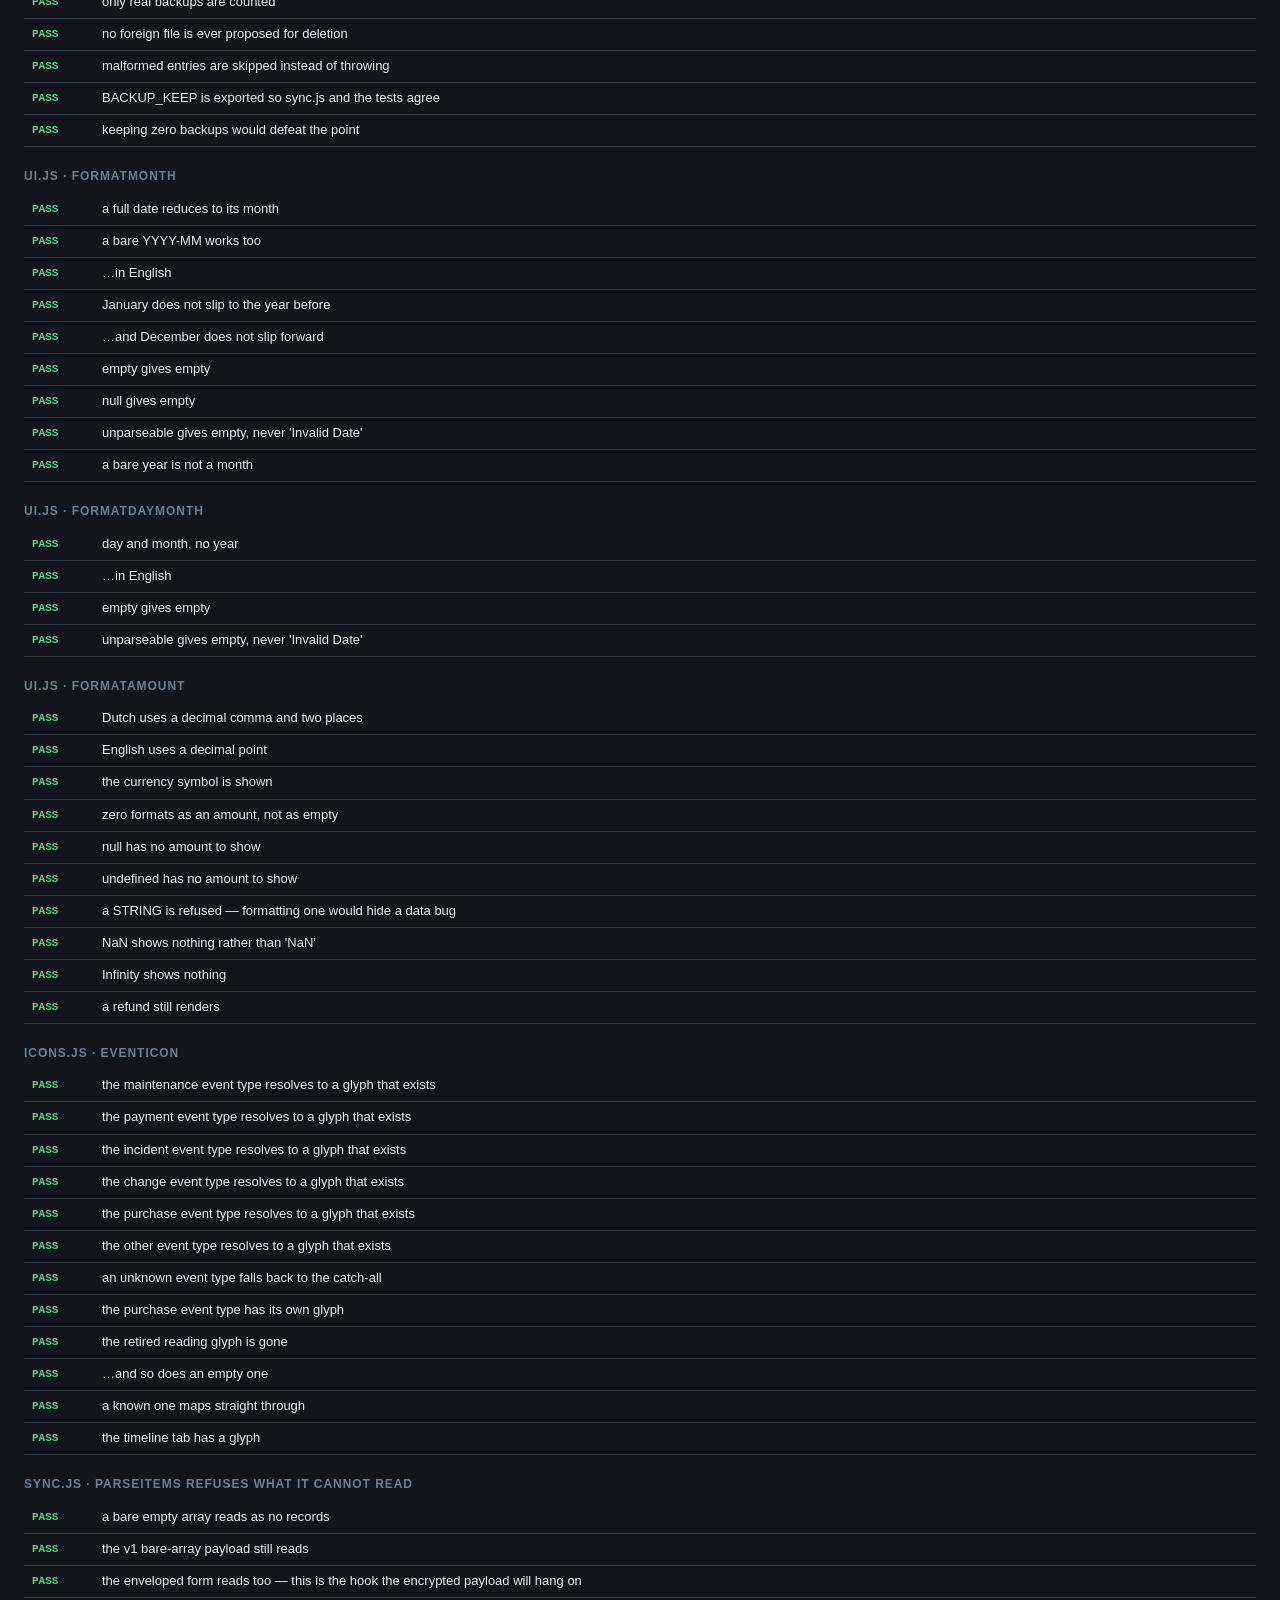
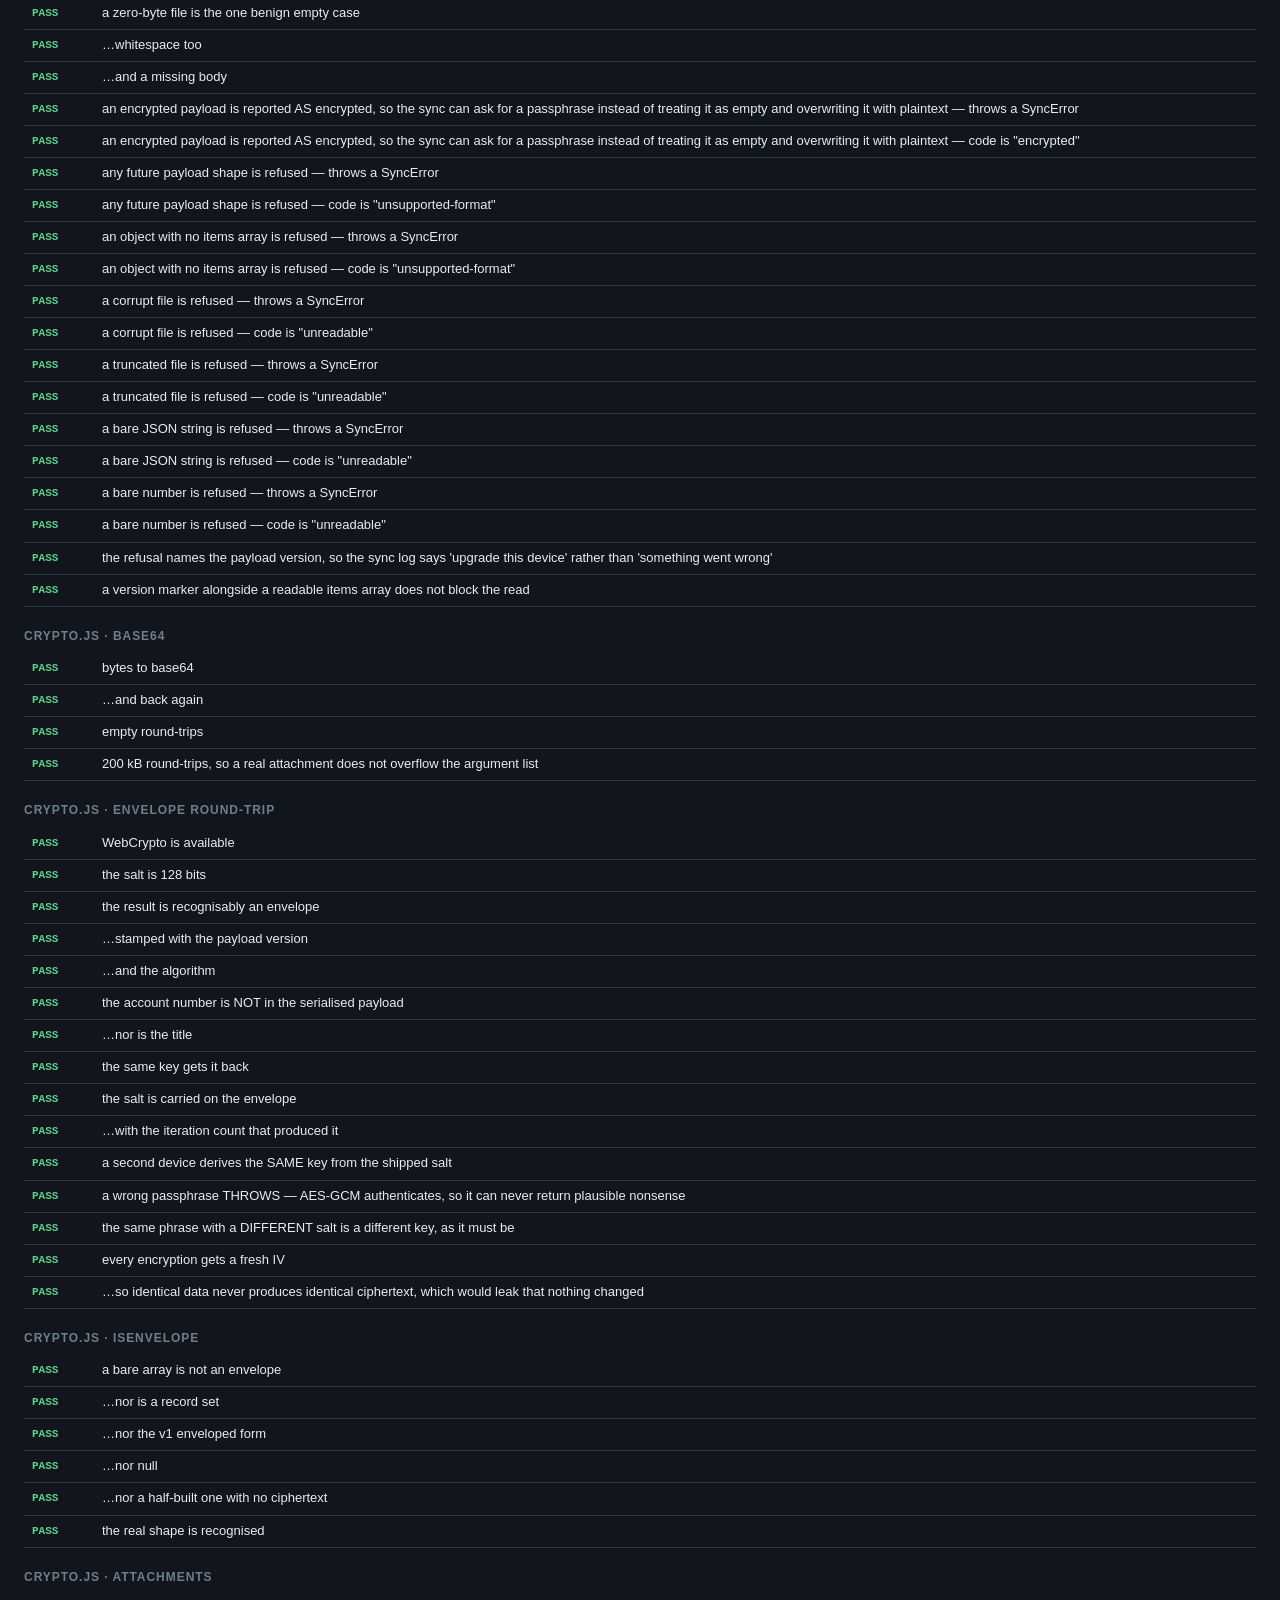
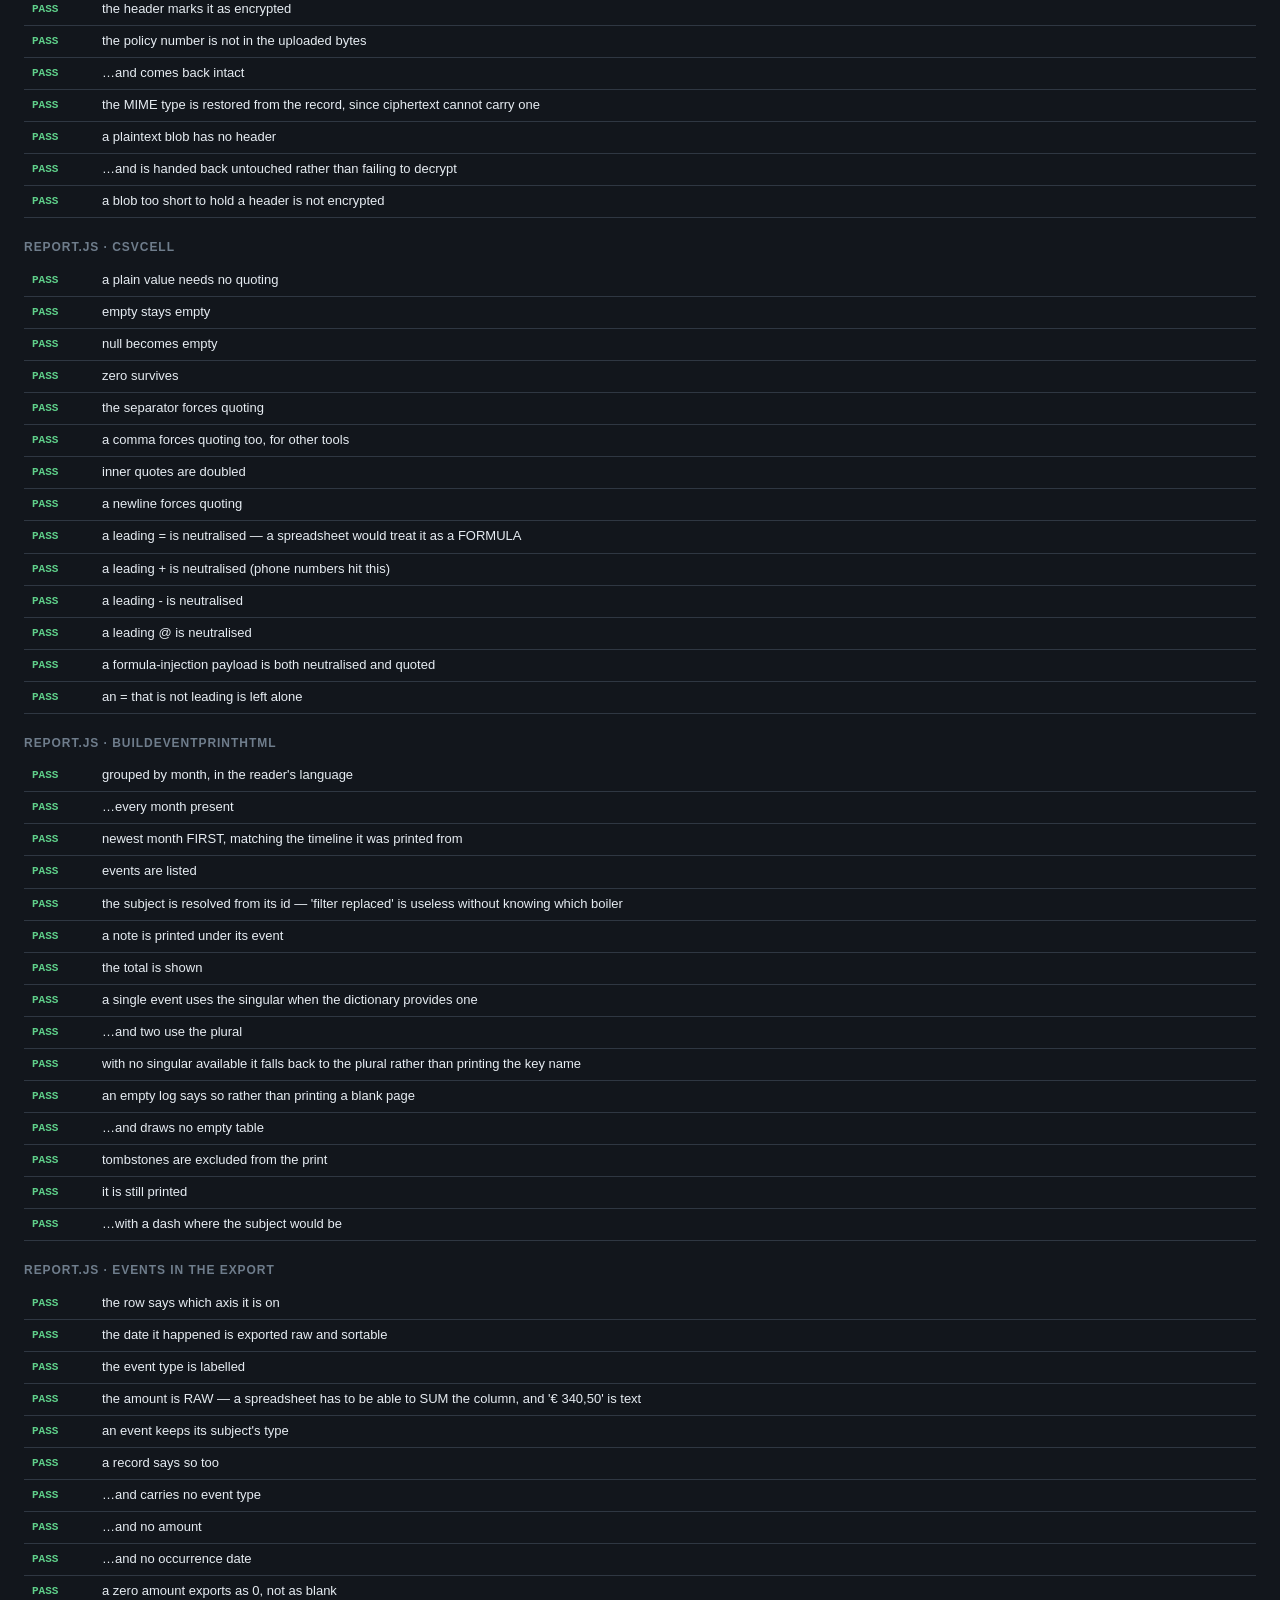
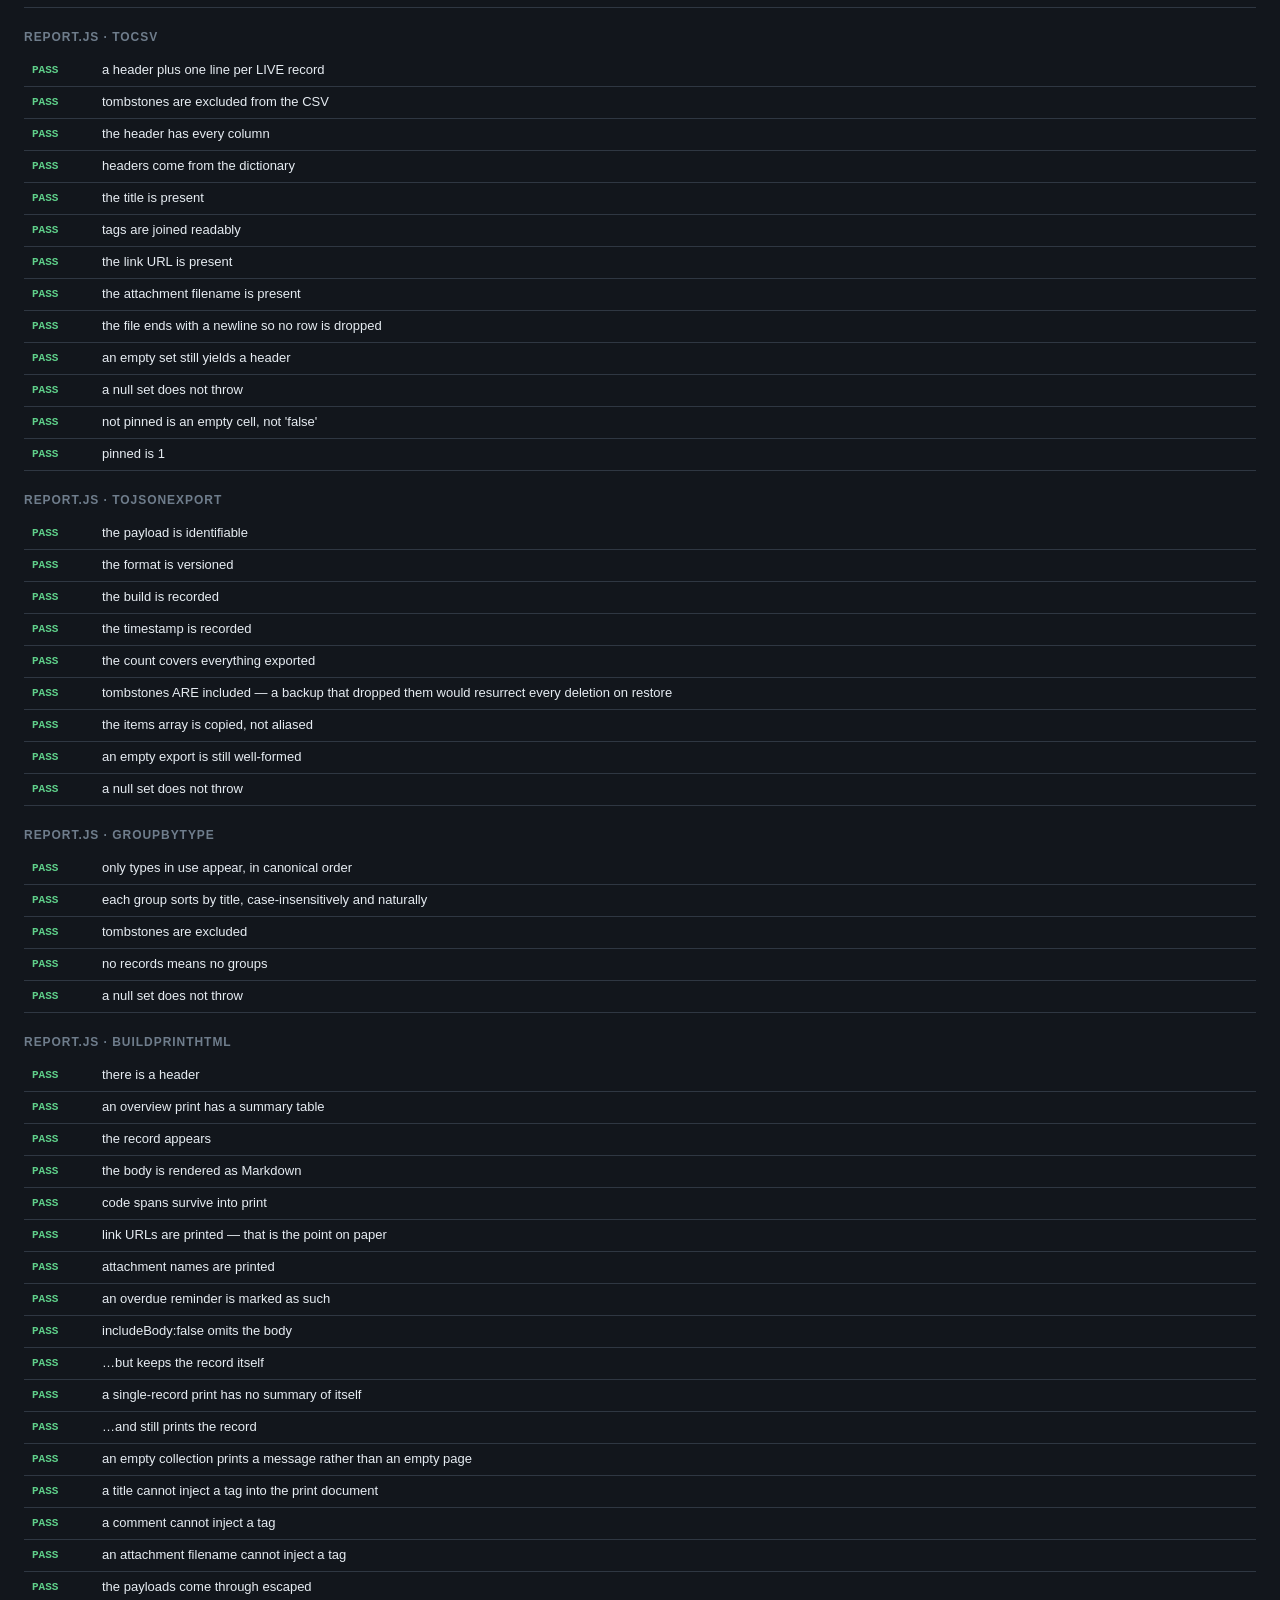
==== commit 3b603519: "Say "1 gebeurtenis", not "1 gebeurtenissen" Spotted in the live build's own output while verifying T" ====
--- a/tests.html
+++ b/tests.html
@@ -78,7 +78,7 @@
   getMeta, setMeta, deleteMeta, logActivity, getActivityLog, clearActivityLog,
   getStats, getStorageEstimate,
 } from "./db.js";
-import { t, typeLabel, eventTypeLabel, kindLabel, _dictKeys } from "./i18n.js";
+import { t, tCount, typeLabel, eventTypeLabel, kindLabel, _dictKeys } from "./i18n.js";
 import { icon, typeIcon, eventIcon, ICON_NAMES } from "./icons.js";
 import { state, setLang } from "./state.js";
 import { VERSION, versionLine } from "./version.js";
@@ -1182,6 +1182,37 @@
     "the subject is resolved from its id — 'filter replaced' is useless without knowing which boiler");
   assertTrue(html.includes("Warm water viel uit."), "a note is printed under its event");
   assertTrue(/559|\u20ac/.test(html), "the total is shown");
+}
+{
+  // report.js takes its translator as a parameter (§8.6) so it stays testable
+  // with a stub, which means it cannot call tCount. It asks for the `.one` key
+  // and falls back when the dictionary has none — both paths matter.
+  const withSingular = (key, vars) => {
+    if (key === "print.events.count.one") return "1 gebeurtenis";
+    return vars ? `${key}:${JSON.stringify(vars)}` : key;
+  };
+  const one = buildEventPrintHtml(
+    [fx({ id: "e", kind: "event", title: "Een", occurredAt: "2026-03-01" })],
+    [], { t: withSingular }
+  );
+  assertTrue(one.includes("1 gebeurtenis"),
+    "a single event uses the singular when the dictionary provides one");
+
+  const many = buildEventPrintHtml(
+    [fx({ id: "a", kind: "event", occurredAt: "2026-03-01" }),
+     fx({ id: "b", kind: "event", occurredAt: "2026-03-02" })],
+    [], { t: withSingular }
+  );
+  assertTrue(many.includes("print.events.count:") && !many.includes("1 gebeurtenis"),
+    "…and two use the plural");
+
+  // A dictionary with no `.one` must not leak the raw key onto a printed page.
+  const noSingular = (key, vars) => (vars ? `${key}:${JSON.stringify(vars)}` : key);
+  const fallback = buildEventPrintHtml(
+    [fx({ id: "e", kind: "event", occurredAt: "2026-03-01" })], [], { t: noSingular }
+  );
+  assertTrue(!fallback.includes("print.events.count.one"),
+    "with no singular available it falls back to the plural rather than printing the key name");
 }
 {
   const stub = (key) => key;
@@ -1818,6 +1849,44 @@
   const before = fx({ id: "a", fields: [{ id: "1", key: "Serie", value: "AAA" }] });
   const after = { ...before, fields: [{ id: "1", key: "Serie", value: "BBB" }] };
   assertDeepEqual(diffRecords(before, after), ["fields"], "a changed detail shows in a revision diff");
+}
+
+group("i18n.js · tCount (singular vs plural)");
+
+{
+  setLang("nl");
+  assertEqual(tCount("list.meta.events", 1), "1 gebeurtenis",
+    "one event is singular — '1 gebeurtenissen' is what a machine writes, not a person");
+  assertEqual(tCount("list.meta.events", 3), "3 gebeurtenissen", "three is plural");
+  assertEqual(tCount("list.meta.events", 0), "0 gebeurtenissen", "zero takes the plural in Dutch");
+  assertEqual(tCount("bulk.delete.done", 1), "1 item verwijderd", "one record deleted, singular");
+  assertEqual(tCount("history.count", 1), "1 gebeurtenis", "the history summary too");
+
+  setLang("en");
+  assertEqual(tCount("list.meta.events", 1), "1 event", "English singular");
+  assertEqual(tCount("list.meta.events", 2), "2 events", "English plural");
+  assertEqual(tCount("bulk.delete.done", 1), "Deleted 1 record", "…and the delete confirmation");
+  setLang("nl");
+}
+{
+  // The existing reminder strings were written against {days} and must keep
+  // working now that {count} is passed as well.
+  setLang("nl");
+  assertEqual(tCount("reminder.days", 5), "Over 5 dagen", "the {days} strings are untouched");
+  assertEqual(tCount("reminder.days", 1), "Over 1 dag", "…including their singular");
+}
+{
+  // Every plural key must have its .one sibling in BOTH languages, or a count
+  // of one silently falls through to the key name.
+  const missing = [];
+  for (const lang of ["nl", "en"]) {
+    setLang(lang);
+    for (const key of ["list.meta.events", "history.count", "print.events.count", "bulk.delete.done"]) {
+      if (t(`${key}.one`) === `${key}.one`) missing.push(`${lang}:${key}`);
+    }
+  }
+  setLang("nl");
+  assertDeepEqual(missing, [], "every plural key has a singular in both languages");
 }
 
 group("db.js · saved views");
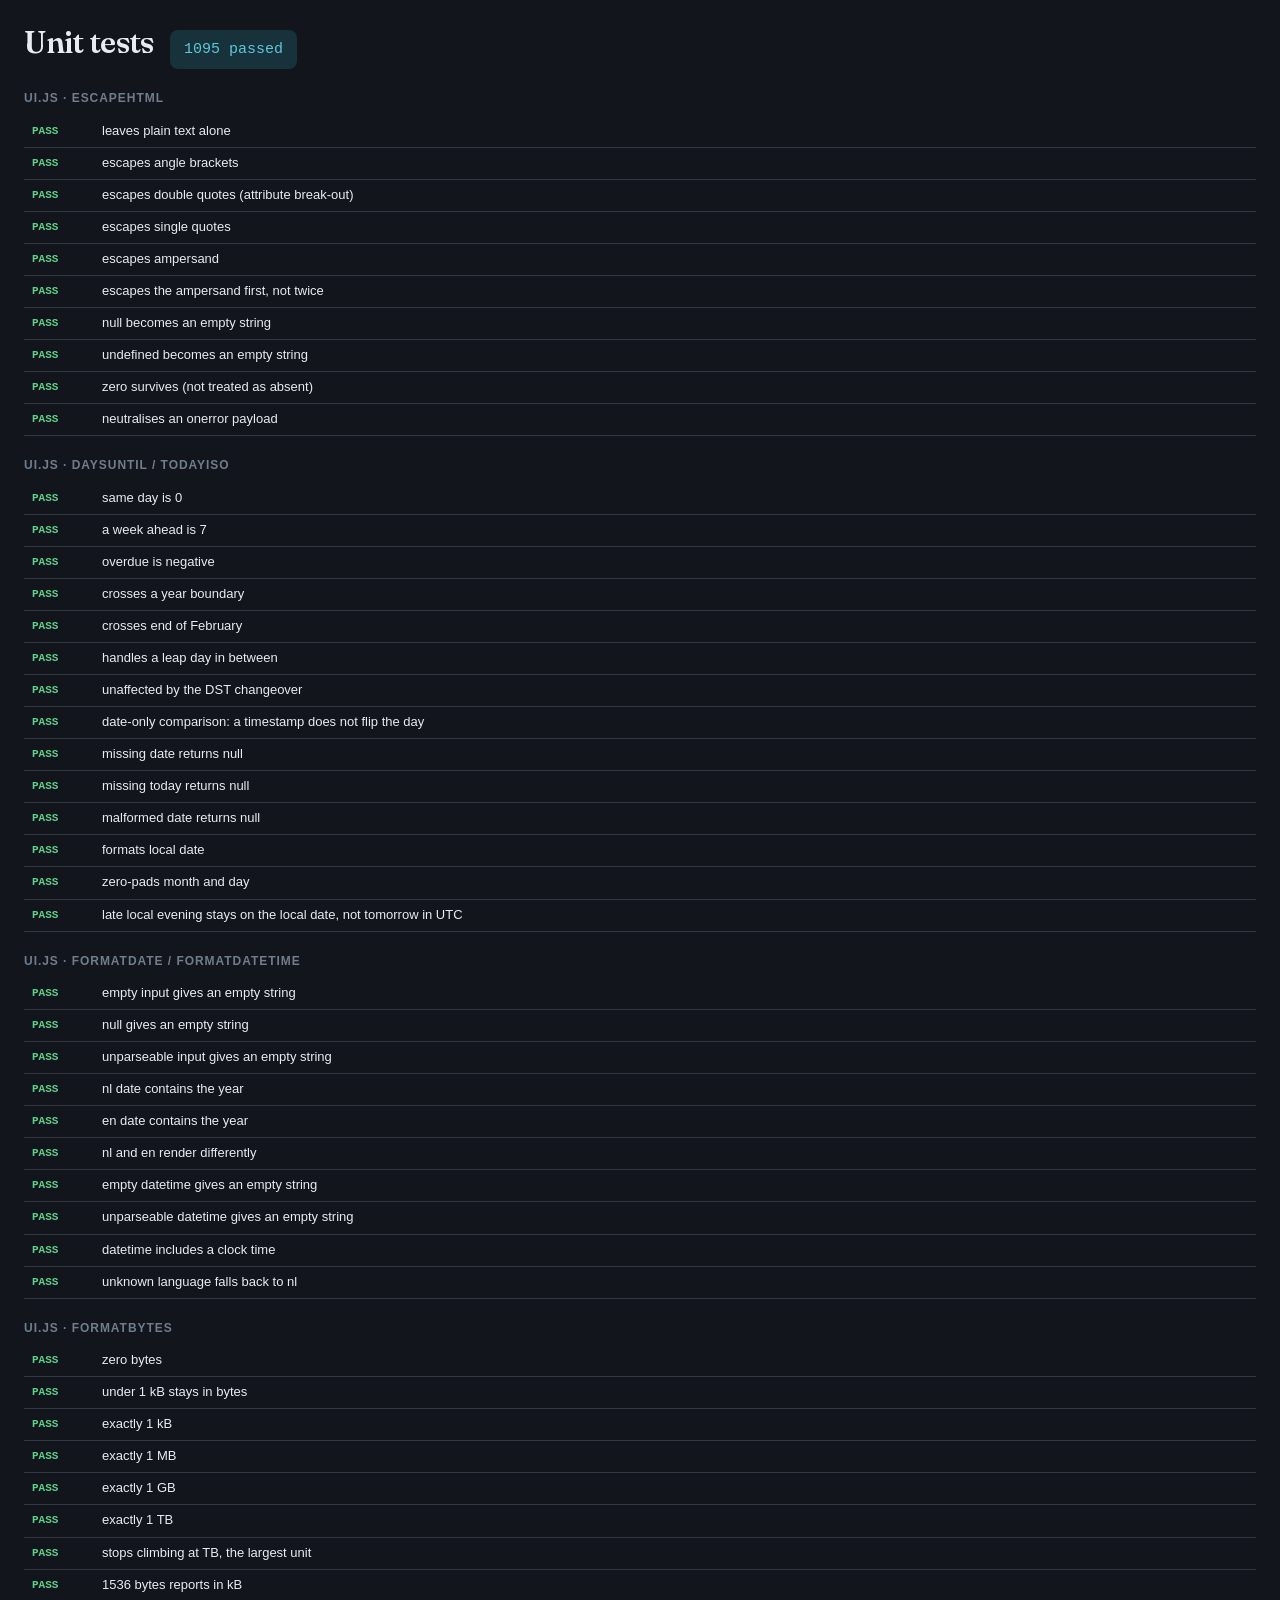
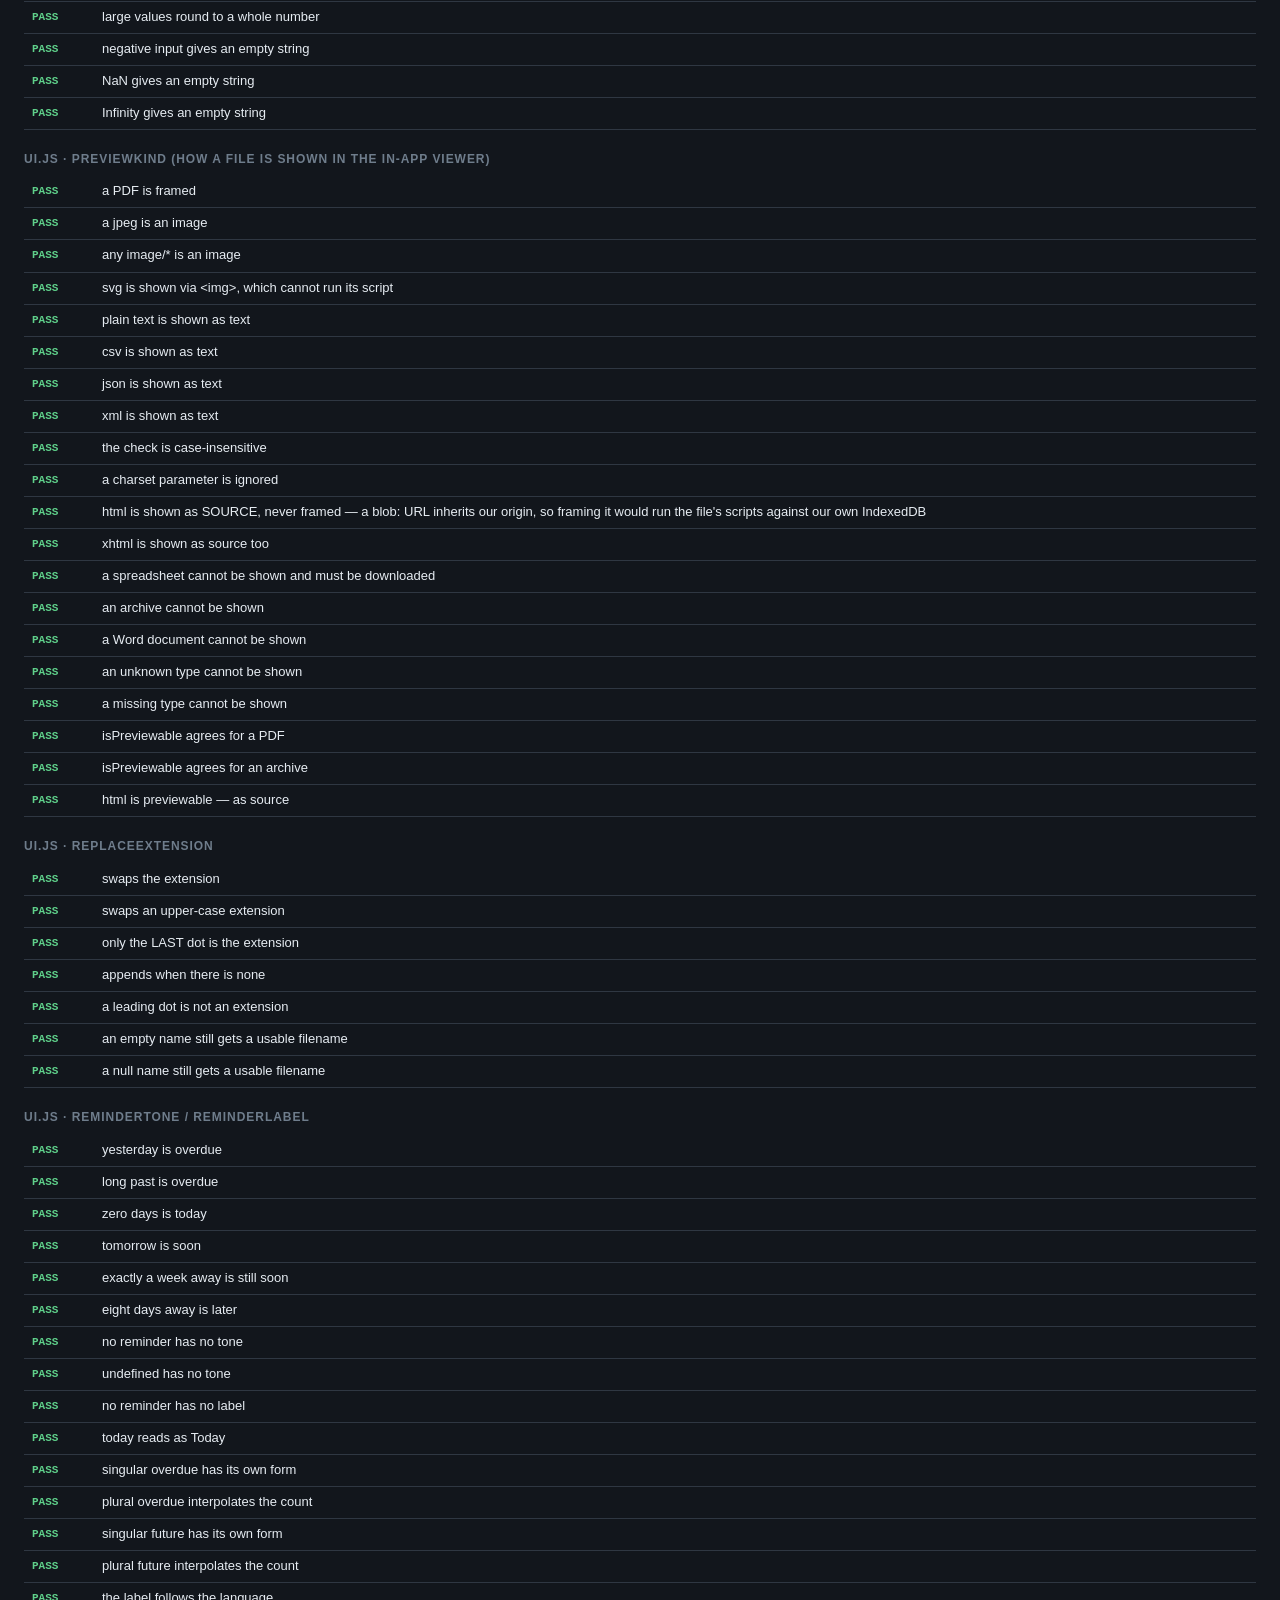
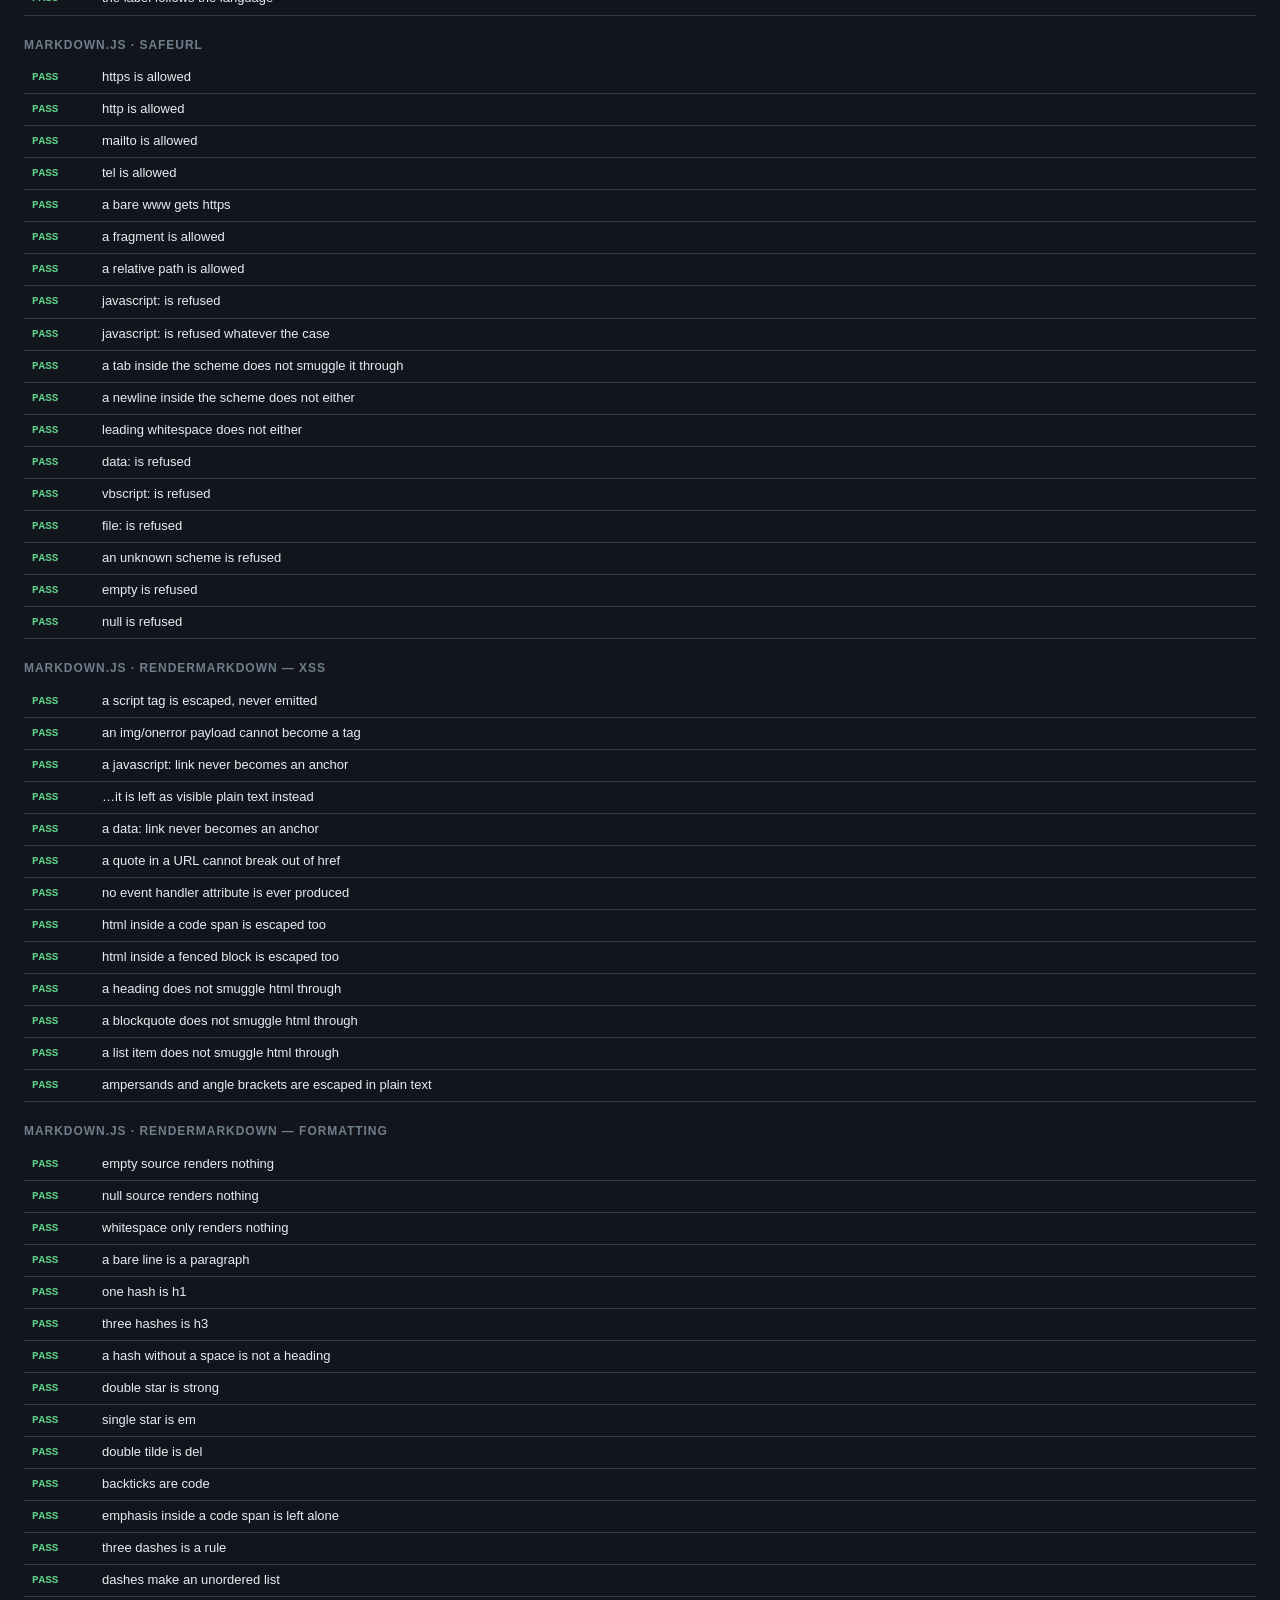
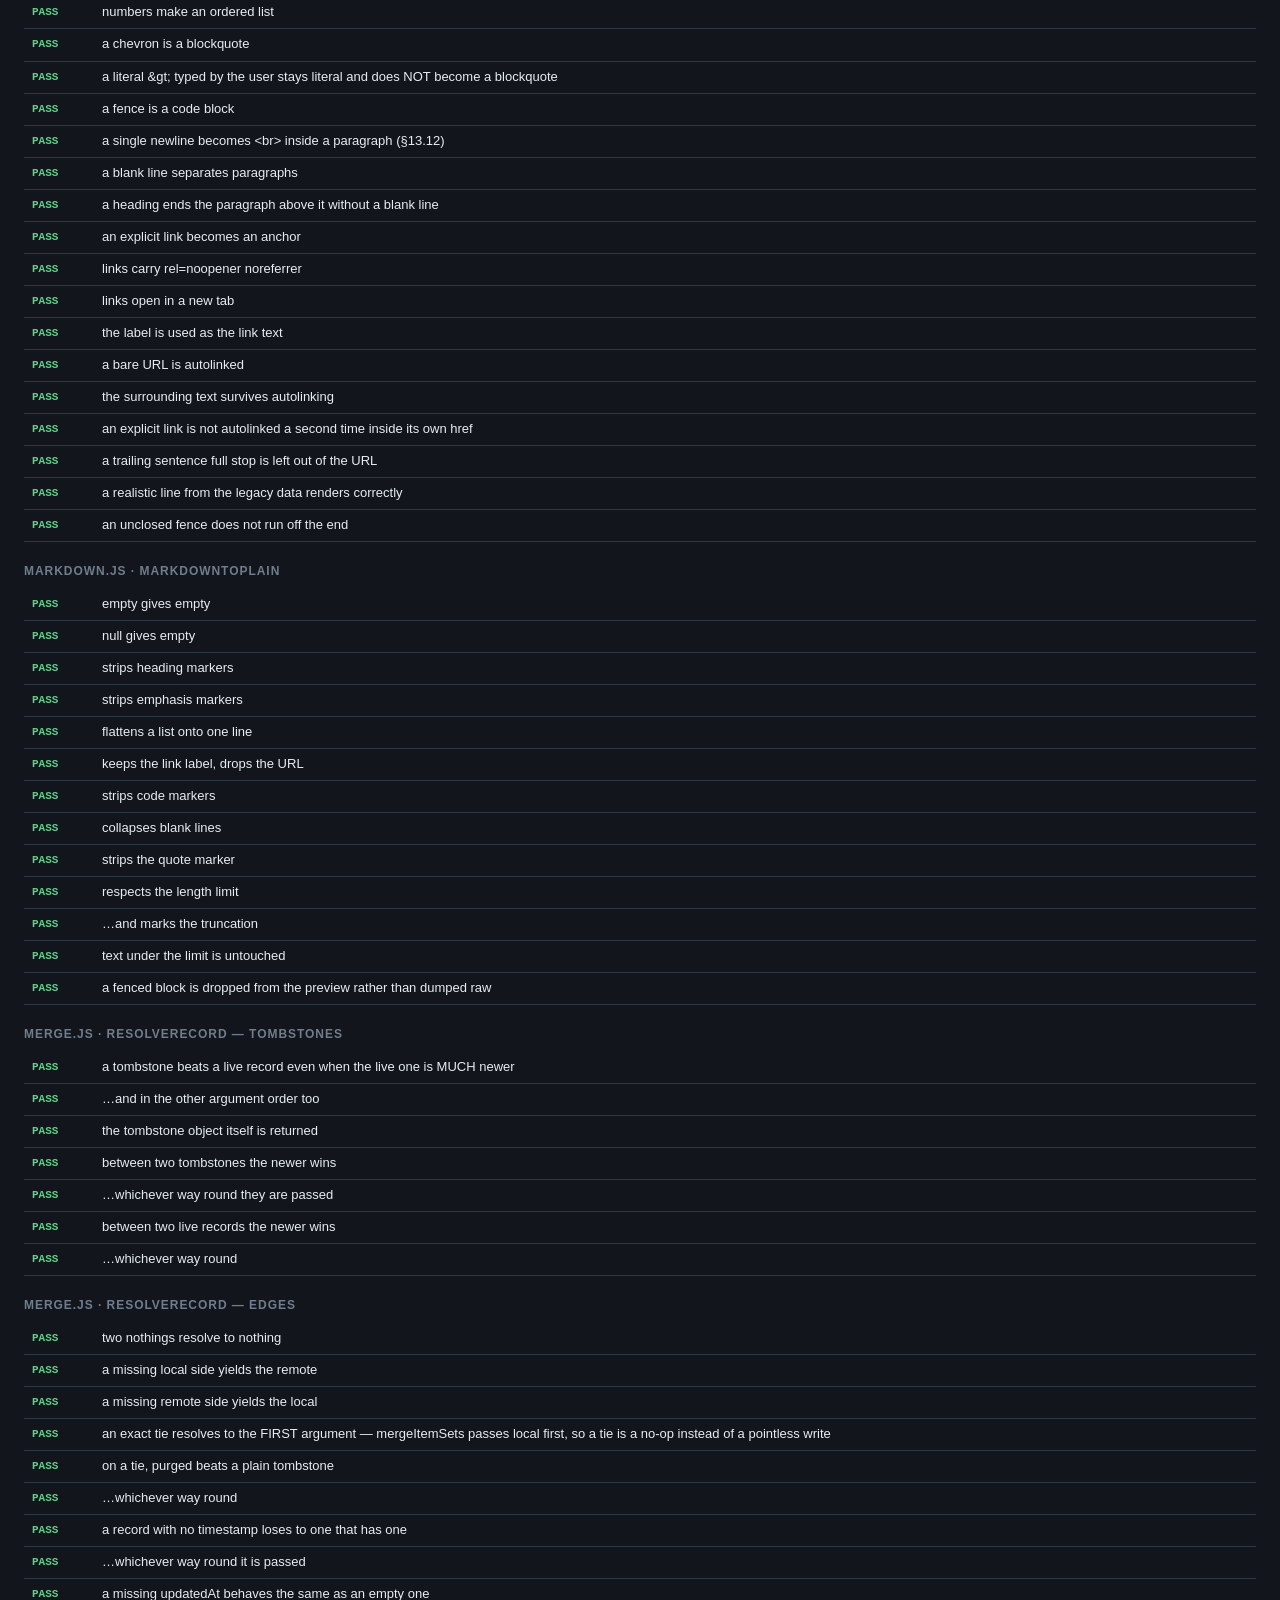
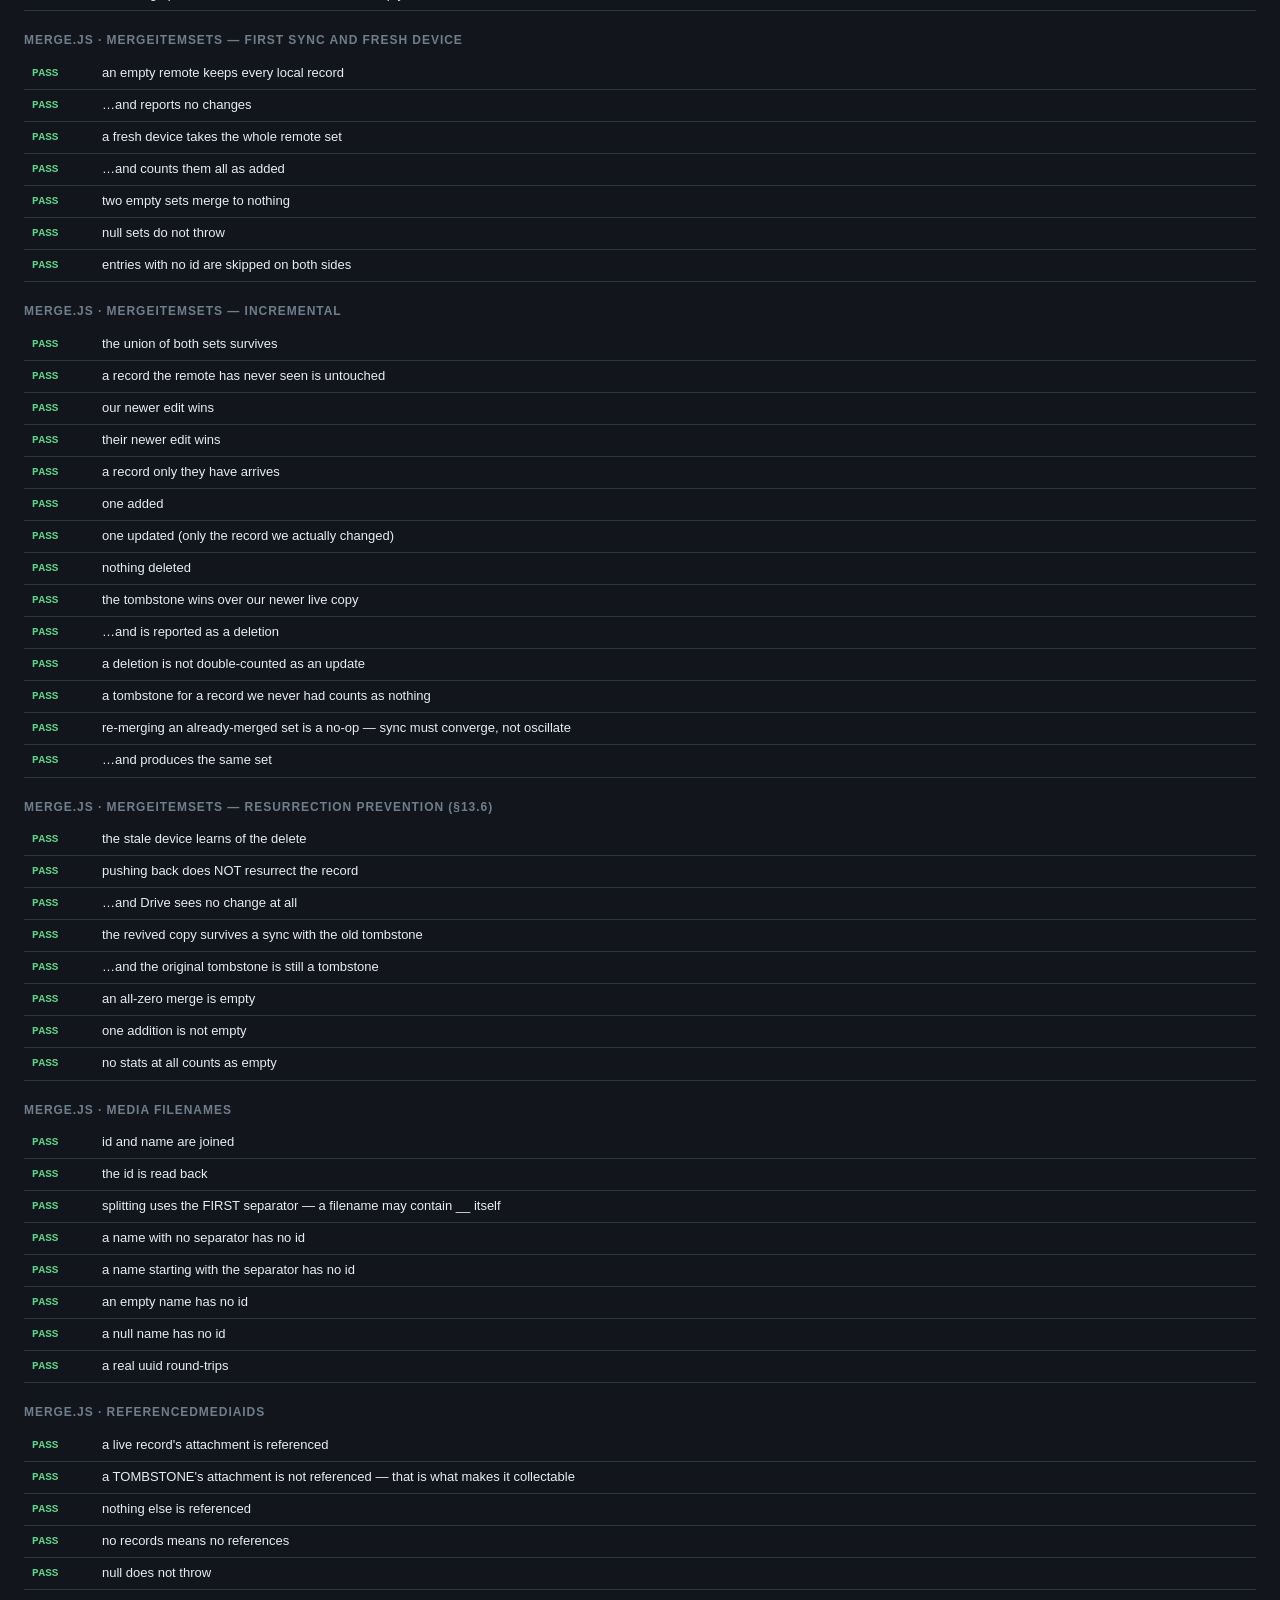
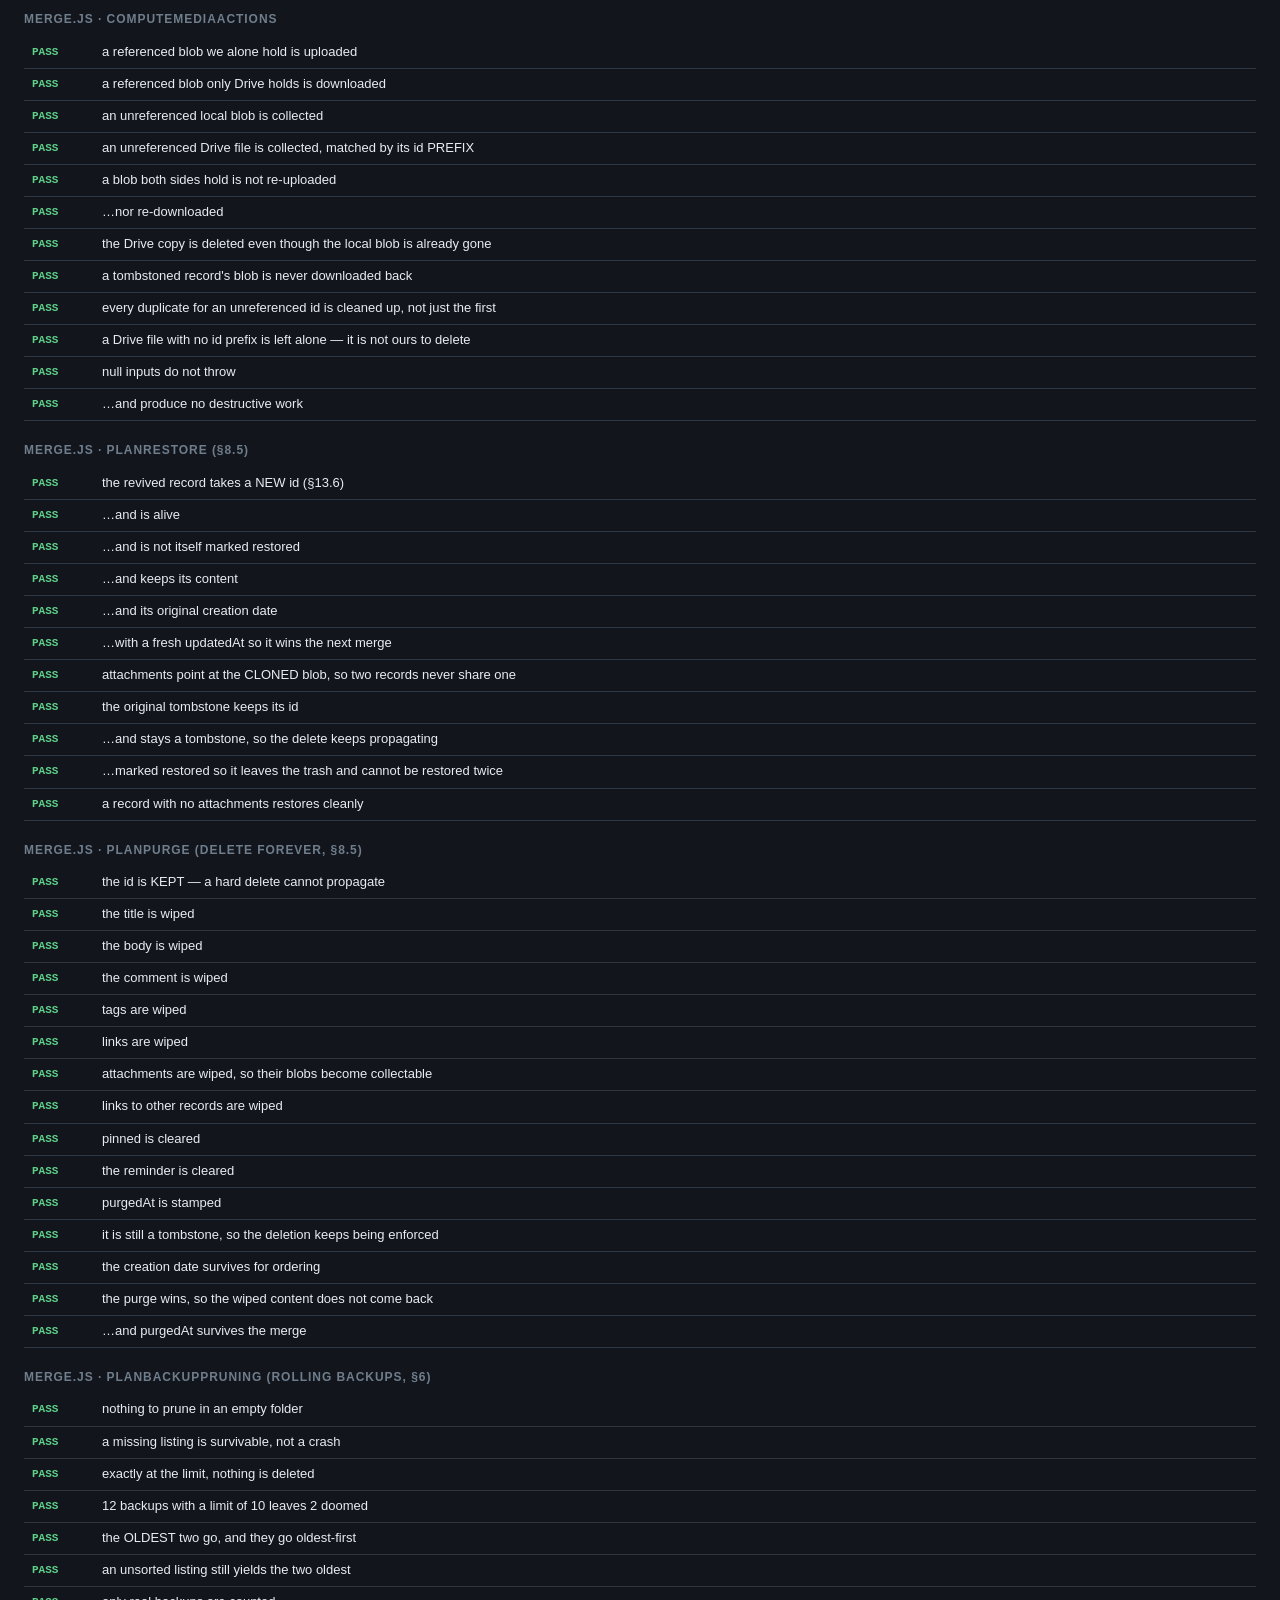
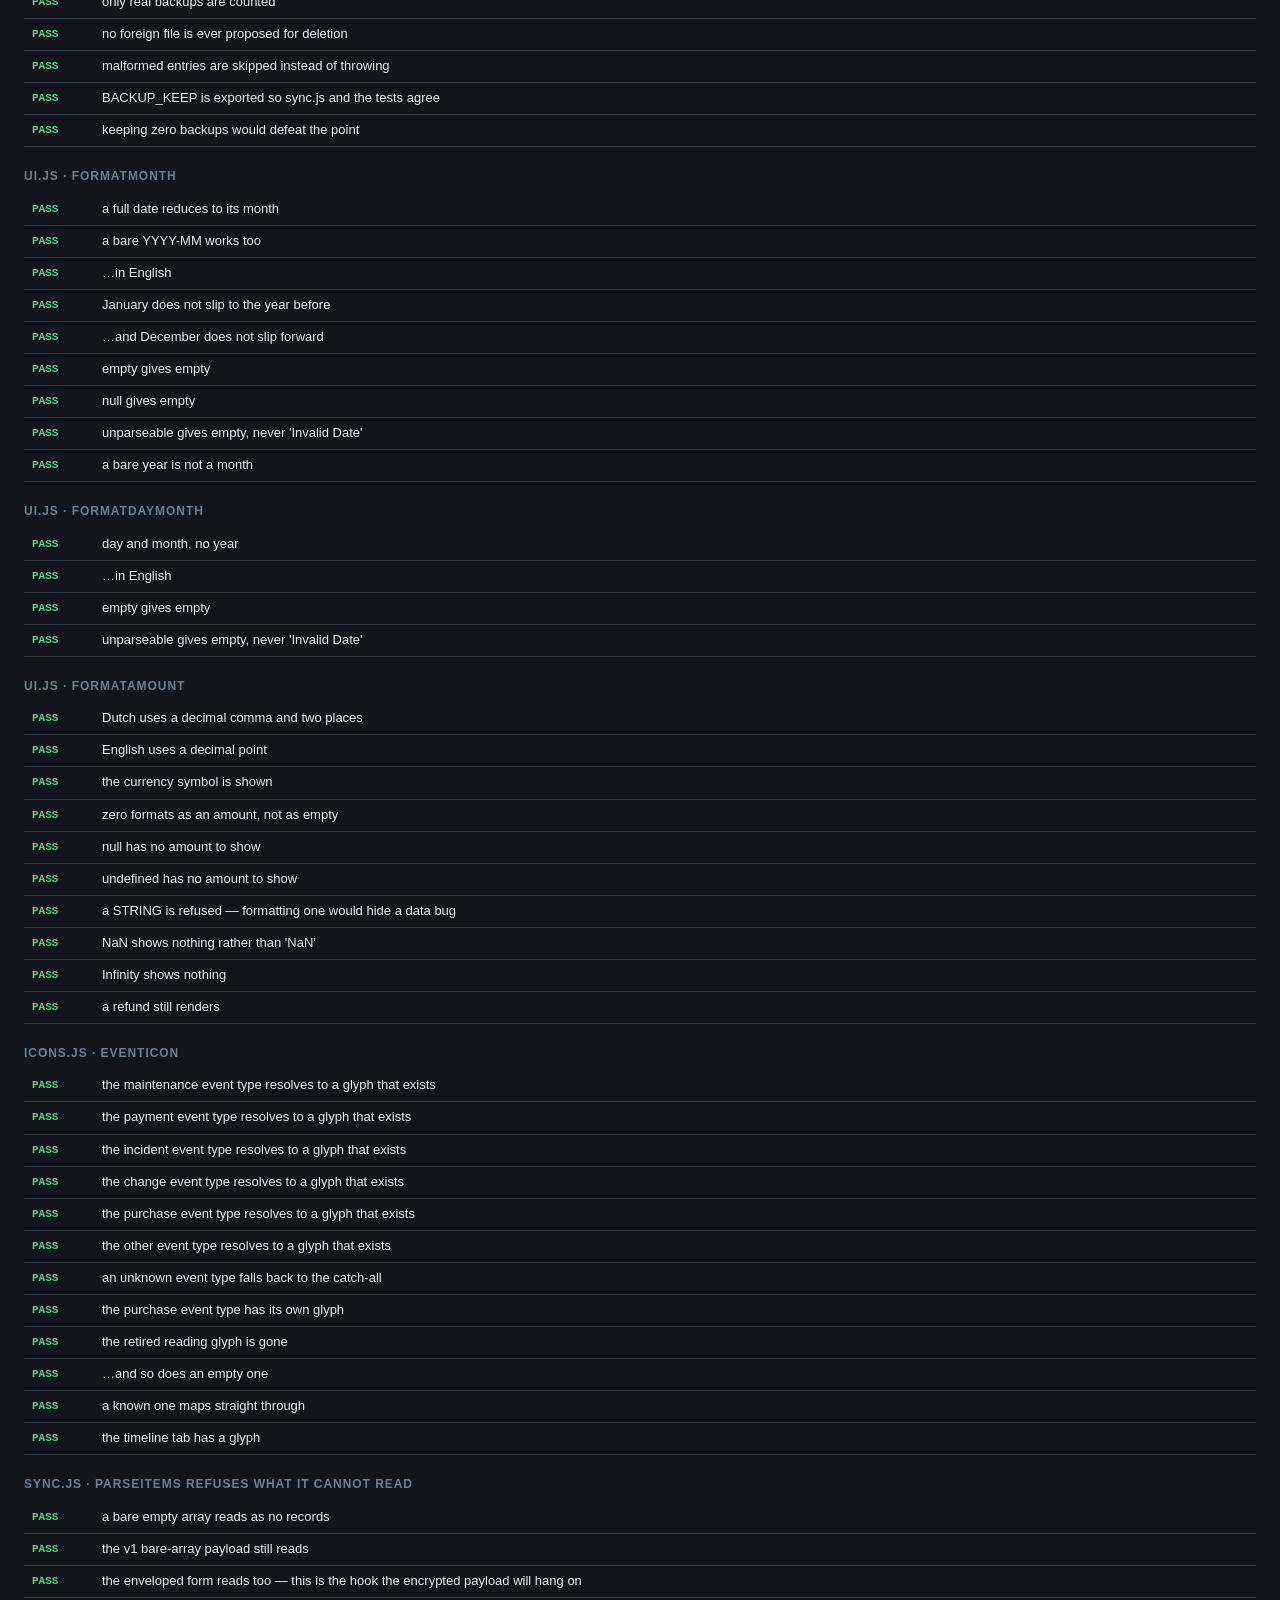
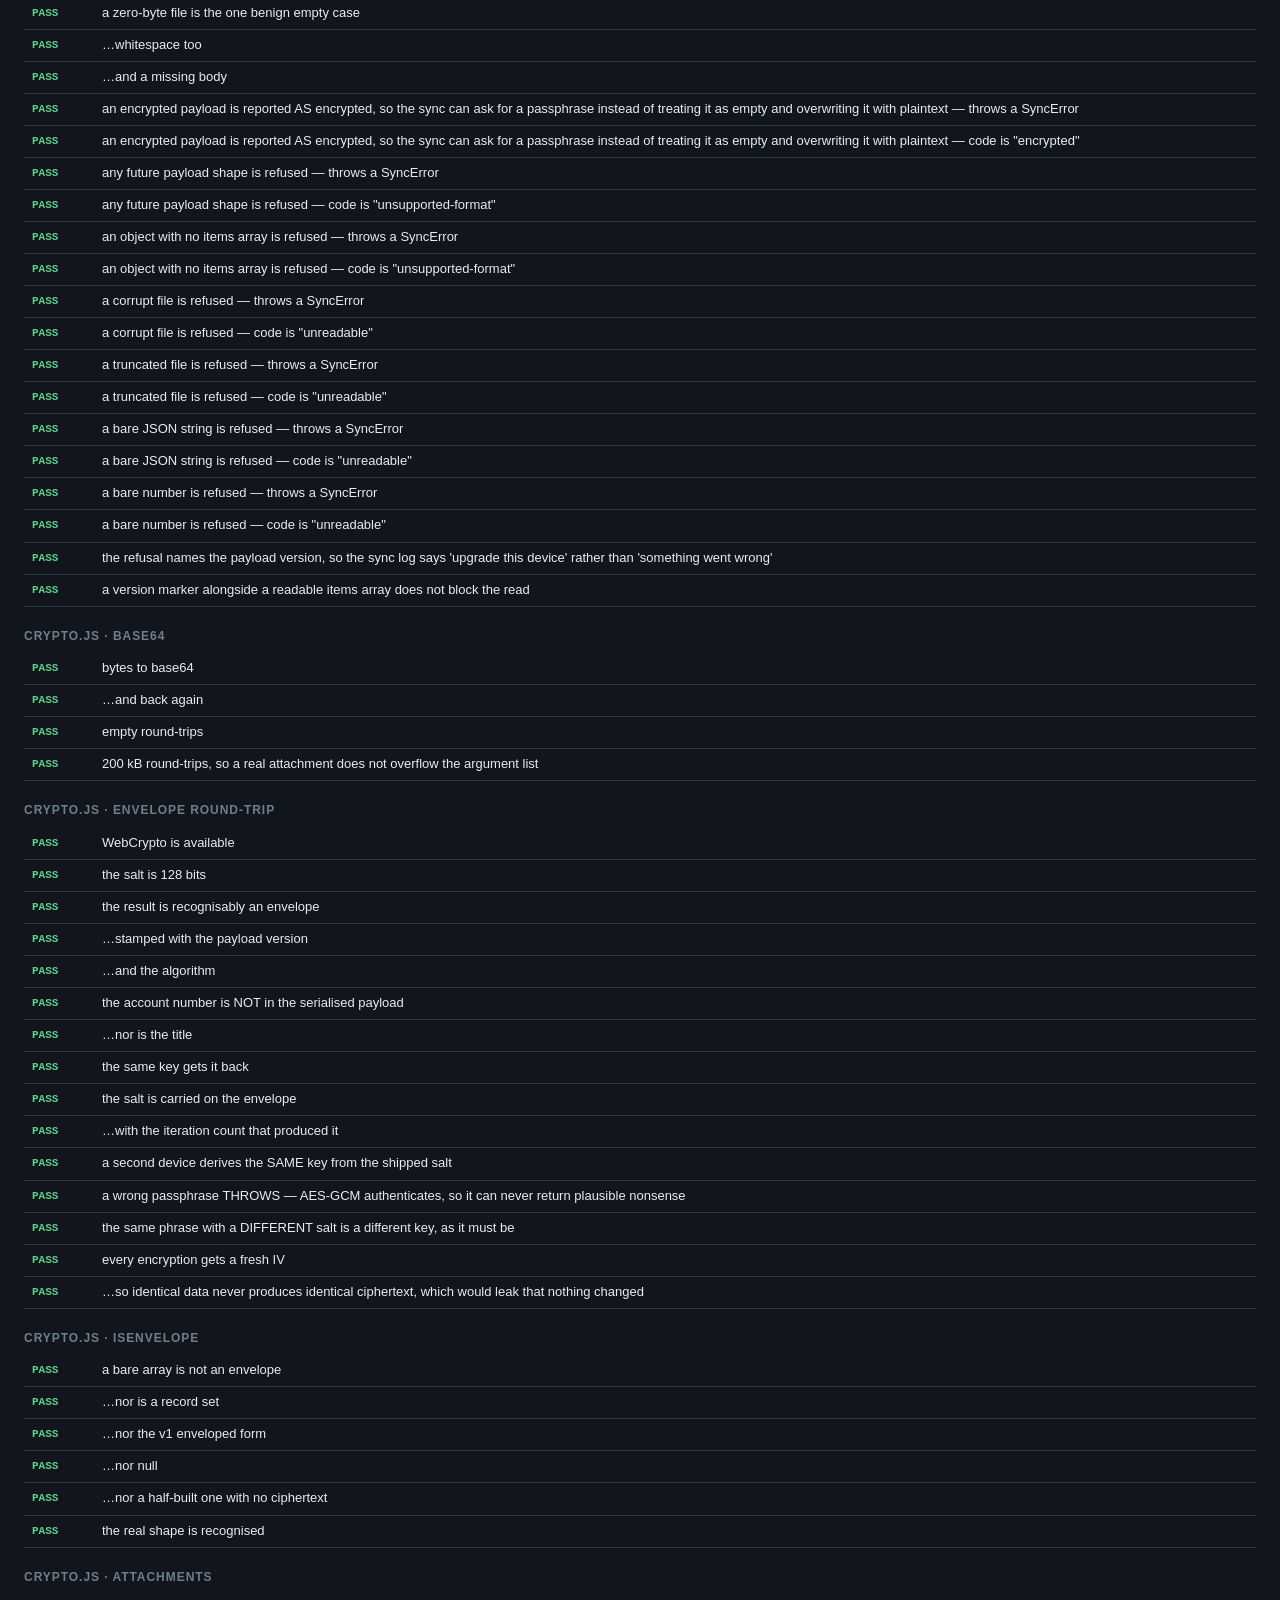
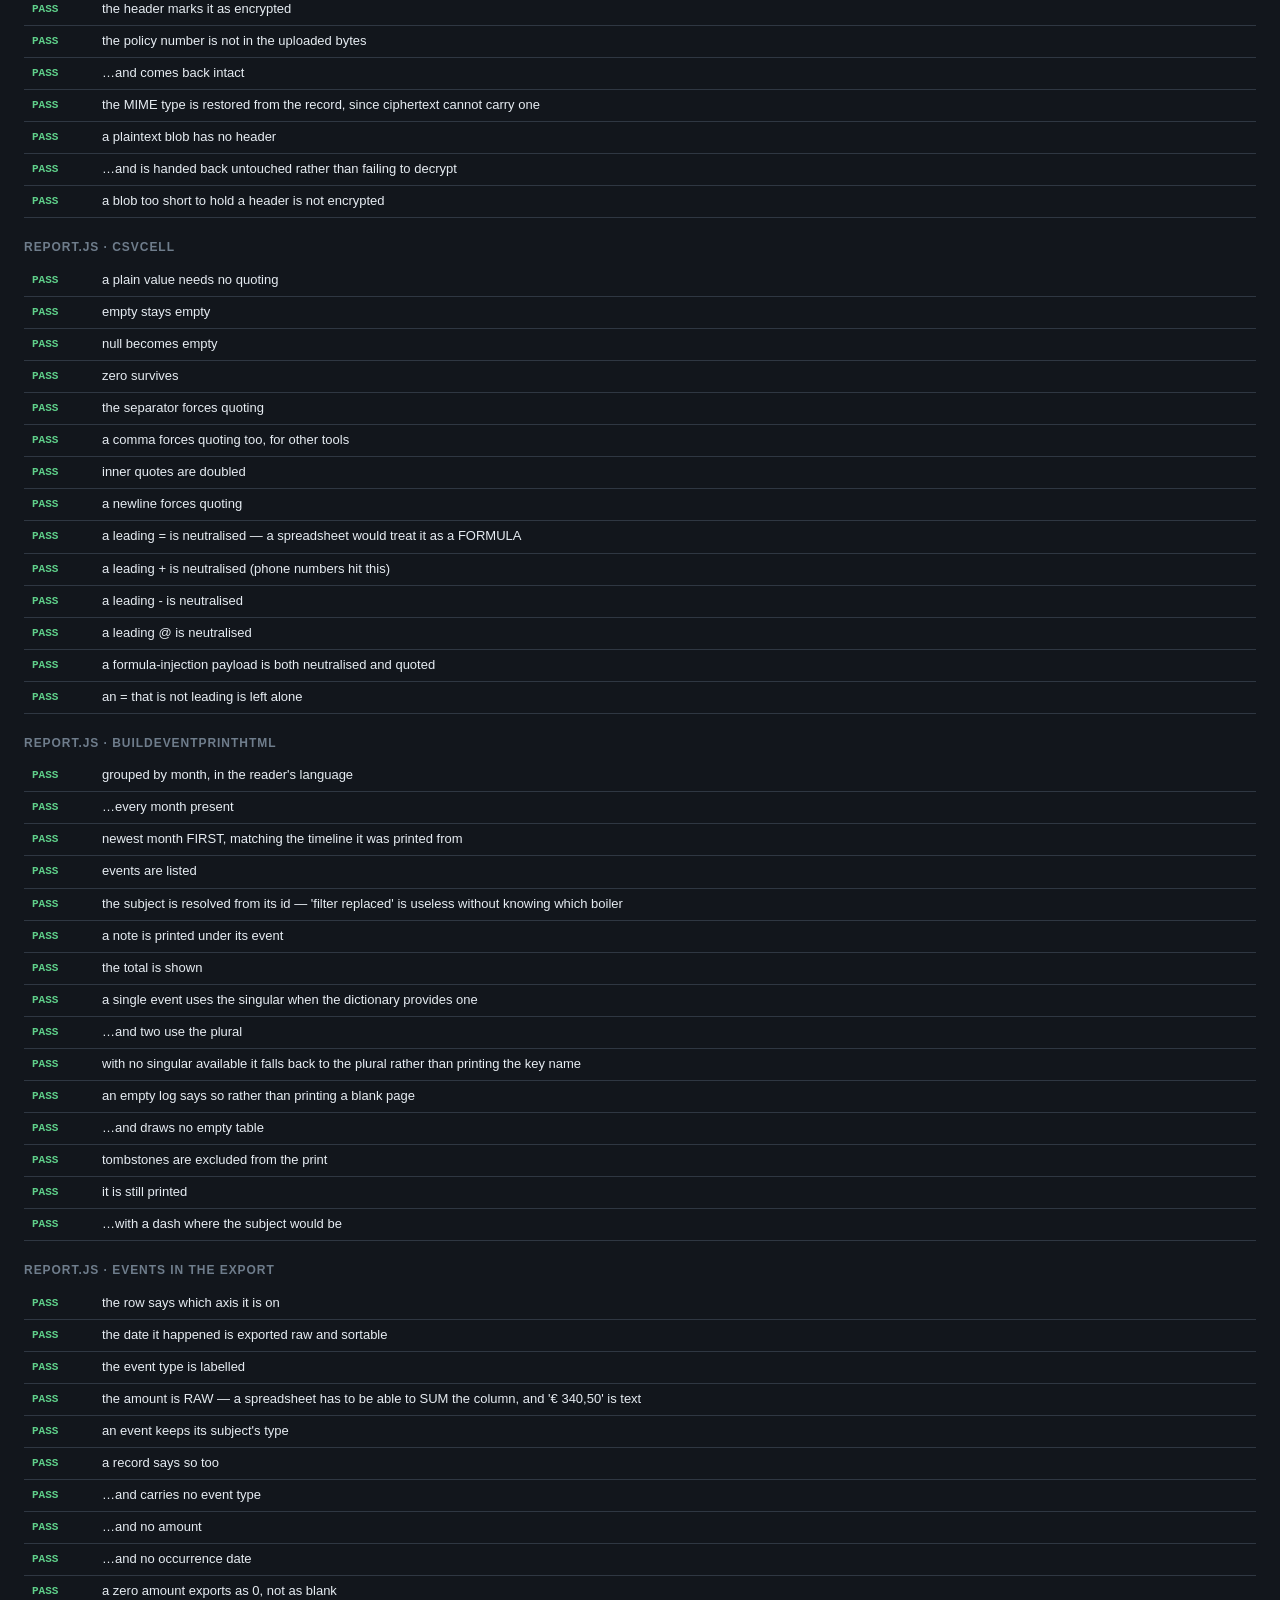
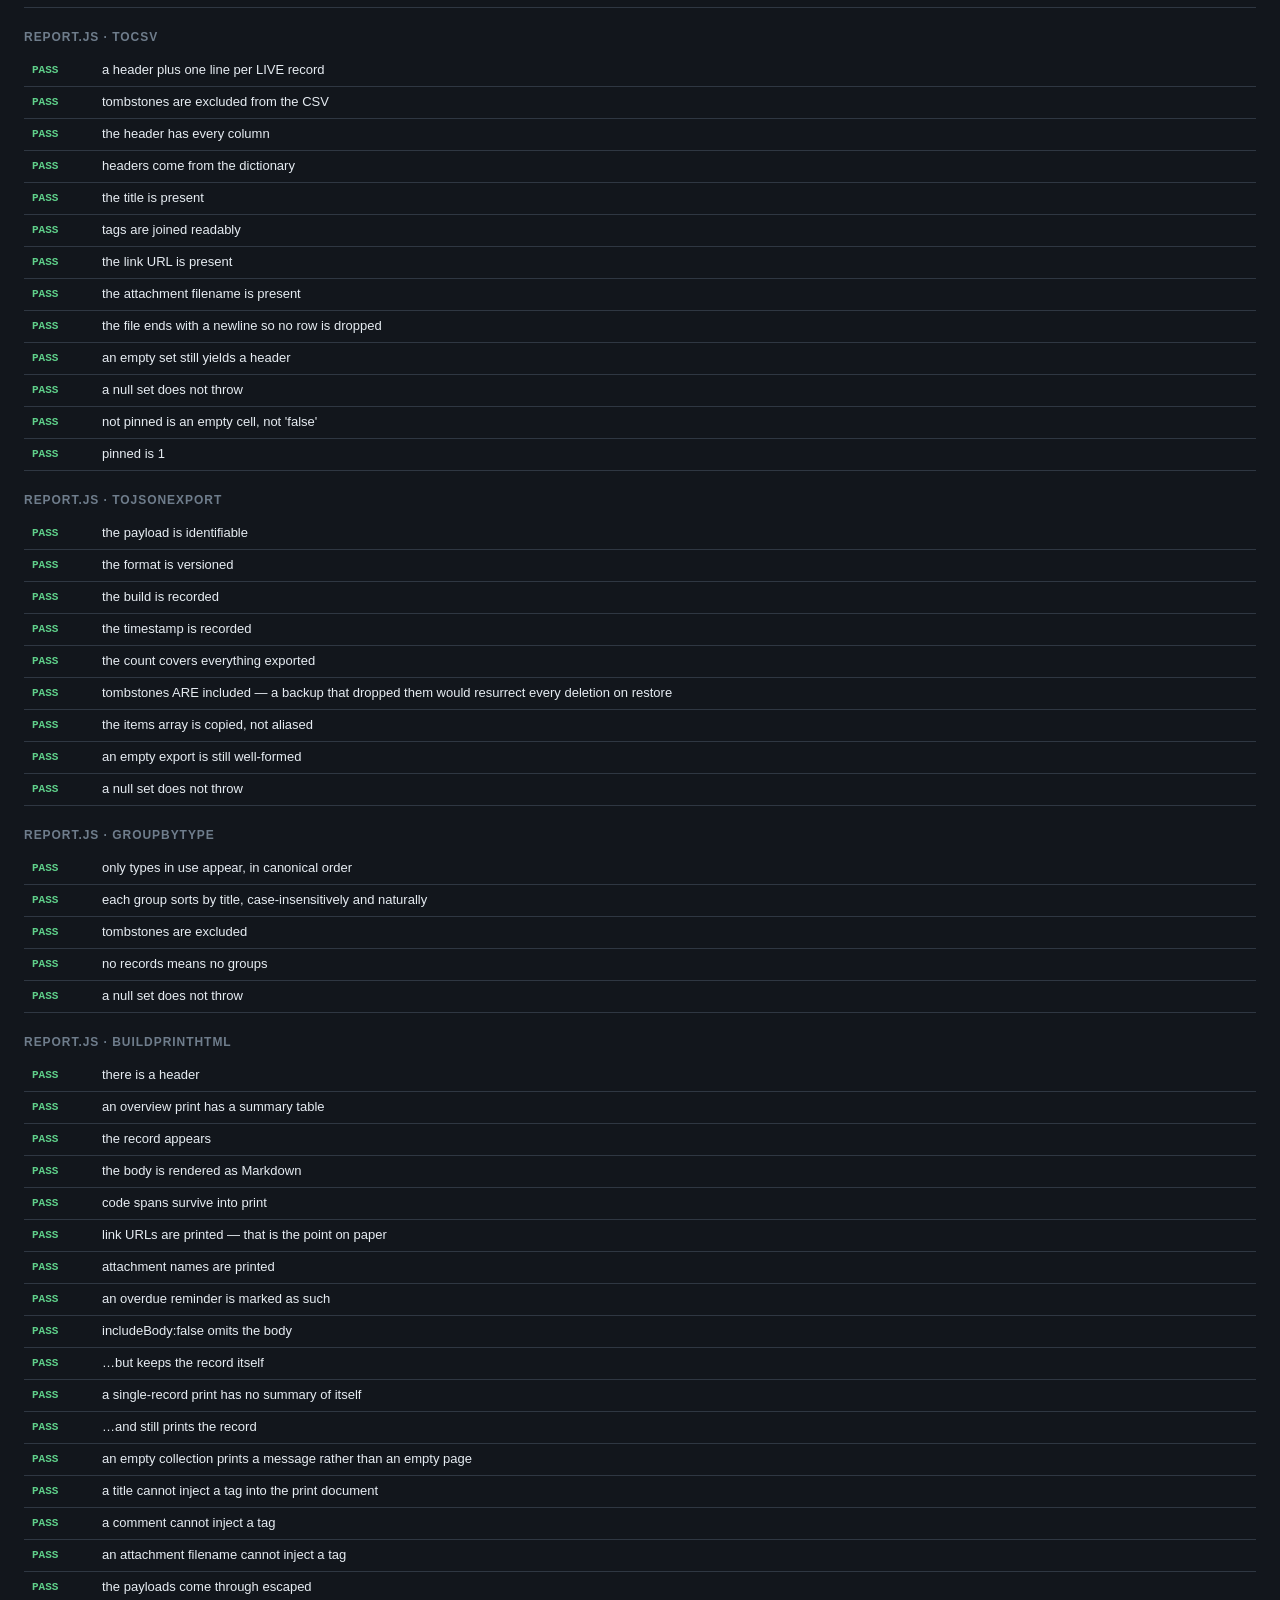
==== commit 48e50f00: "Rewrite the in-app help, and make forgetting it loud The help had not been touched since the first c" ====
--- a/tests.html
+++ b/tests.html
@@ -1430,6 +1430,71 @@
   });
   assertDeepEqual(stray, [], "no help paragraph is split across two source lines (§13.12)");
 }
+{
+  // The help went eight phases without an update and ended up describing type
+  // names that no longer existed and reminders that "never repeat" months
+  // after recurrence shipped. Help that is WRONG is worse than help that is
+  // missing, because the user trusts it — so every shipped feature has to be
+  // findable in both languages, and this test is what makes forgetting loud.
+  const nl = helpText("nl");
+  const en = helpText("en");
+  const covered = [
+    ["timeline",     /tijdlijn/i,                    /timeline/i],
+    ["events",       /gebeurtenis/i,                 /event/i],
+    ["recurrence",   /herhal/i,                      /repeat/i],
+    ["mark done",    /uitgevoerd/i,                  /mark done/i],
+    ["calendar/ics", /\.ics|agenda/i,                /\.ics|calendar/i],
+    ["notifications",/melding/i,                     /notification/i],
+    ["versions",     /eerdere versies/i,             /earlier versions/i],
+    ["sync",         /synchronis/i,                  /sync/i],
+    ["backup",       /back-?up/i,                    /backup/i],
+    ["encryption",   /versleutel/i,                  /encrypt/i],
+    ["passphrase",   /wachtwoordzin/i,               /passphrase/i],
+    ["detail fields",/gegevensveld|gegevens per item/i, /detail fields|details per item/i],
+    ["copy button",  /kopieer/i,                     /copy button/i],
+    ["saved views",  /weergave bewaren/i,            /save this view/i],
+    ["bulk select",  /meerdere.*selecteren|selecteren/i, /select several/i],
+    ["shortcuts",    /sneltoets/i,                   /keyboard shortcut/i],
+    ["paste",        /plakken/i,                     /pasting|paste/i],
+    ["collapsing",   /dichtgeklapt|uitklappen/i,     /collapsed|collapsing/i],
+    ["insights",     /inzichten/i,                   /insights/i],
+    ["install",      /beginscherm/i,                 /home screen/i],
+  ];
+  const missing = [];
+  for (const [name, nlRe, enRe] of covered) {
+    if (!nlRe.test(nl)) missing.push(`nl:${name}`);
+    if (!enRe.test(en)) missing.push(`en:${name}`);
+  }
+  assertDeepEqual(missing, [], "every shipped feature is explained in the help, in both languages");
+}
+{
+  // The type names changed in build 17 and the help still listed the old ones
+  // for eighteen builds. Assert the CURRENT set appears and the retired ones
+  // do not, so a rename cannot quietly leave the help lying.
+  const nl = helpText("nl");
+  const en = helpText("en");
+  for (const label of ["Document", "Configuratie", "Account", "Nutsvoorzieningen",
+                       "Apparaten", "Kalender", "Diversen"]) {
+    assertTrue(nl.includes(label), `the Dutch help lists the current type "${label}"`);
+  }
+  for (const label of ["Document", "Configuration", "Account", "Utilities",
+                       "Devices", "Calendar", "Various"]) {
+    assertTrue(en.includes(label), `the English help lists the current type "${label}"`);
+  }
+  // …and none of the names retired in build 17.
+  for (const gone of ["garantie", "verzekering", "notitie", "contact"]) {
+    assertTrue(!new RegExp(`^Elk item.*${gone}`, "im").test(nl),
+      `the Dutch help does not still list the retired type "${gone}"`);
+  }
+}
+{
+  // The one claim that must never go stale in the other direction: the help
+  // used to say reminders "do not repeat themselves", months after they did.
+  assertTrue(!/herhalen zichzelf niet/i.test(helpText("nl")),
+    "the Dutch help no longer claims reminders never repeat");
+  assertTrue(!/do not repeat/i.test(helpText("en")),
+    "the English help no longer claims reminders never repeat");
+}
 
 // ═══════════════════════════════════════════════════════════════════════════
 // db.js — the record contract
--- a/style.css
+++ b/style.css
@@ -1574,15 +1574,20 @@
   gap: var(--space-2);
 }
 
+/* FOUR columns for four children: name, value, copy, remove.
+   Three columns left the remove button with nowhere to go on the first row, so
+   it wrapped onto a line of its own underneath — a whole row of height for one
+   16px icon. */
 .field-row {
   display: grid;
-  grid-template-columns: minmax(0, 1fr) auto auto;
-  gap: var(--space-2);
-  align-items: center;
-}
-
-/* On a phone the name goes above the value: three inputs and two buttons in
-   one row leaves nothing legible. */
+  grid-template-columns: minmax(0, 1fr) minmax(0, 1.3fr) auto auto;
+  gap: var(--space-2);
+  align-items: center;
+}
+
+/* On a phone the name goes above the value — two inputs and two buttons on one
+   line leaves nothing legible — and the buttons sit beside the value, not
+   below it. */
 @media (max-width: 520px) {
   .field-row {
     grid-template-columns: minmax(0, 1fr) auto auto;
